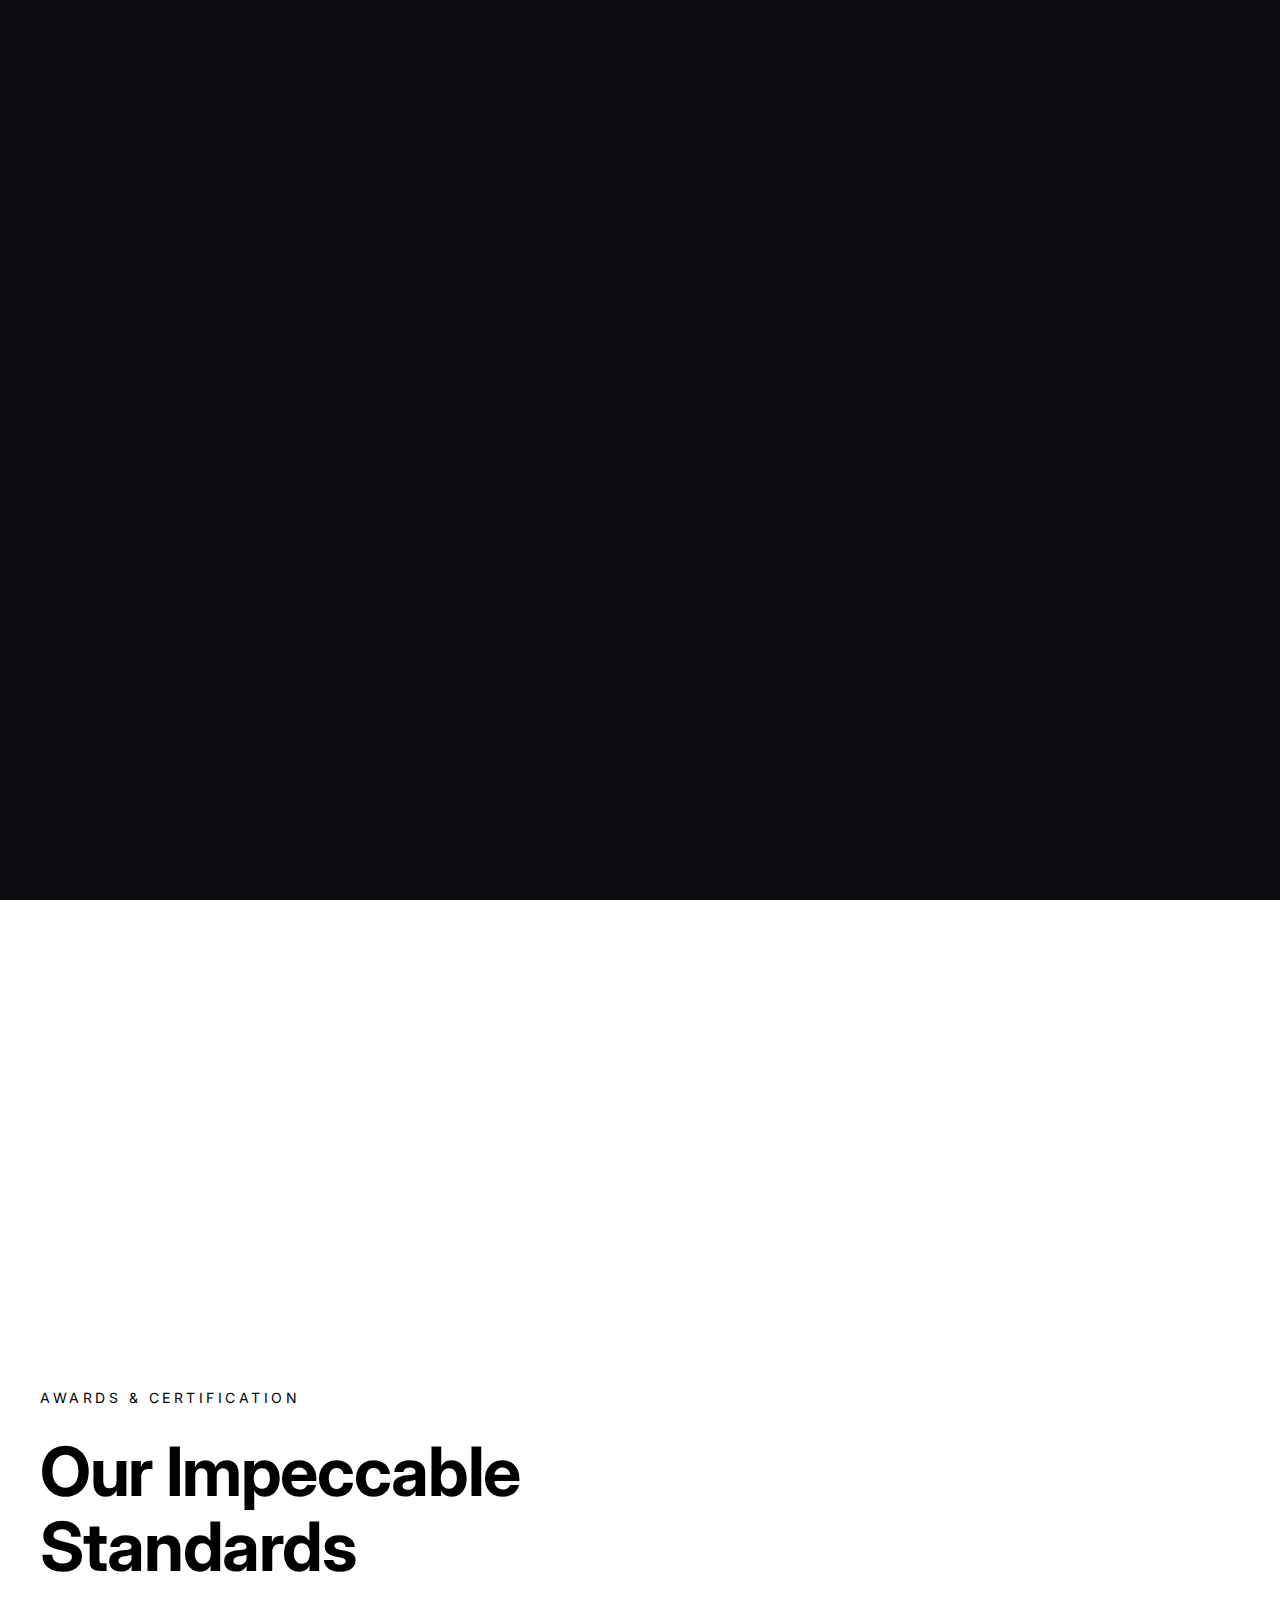
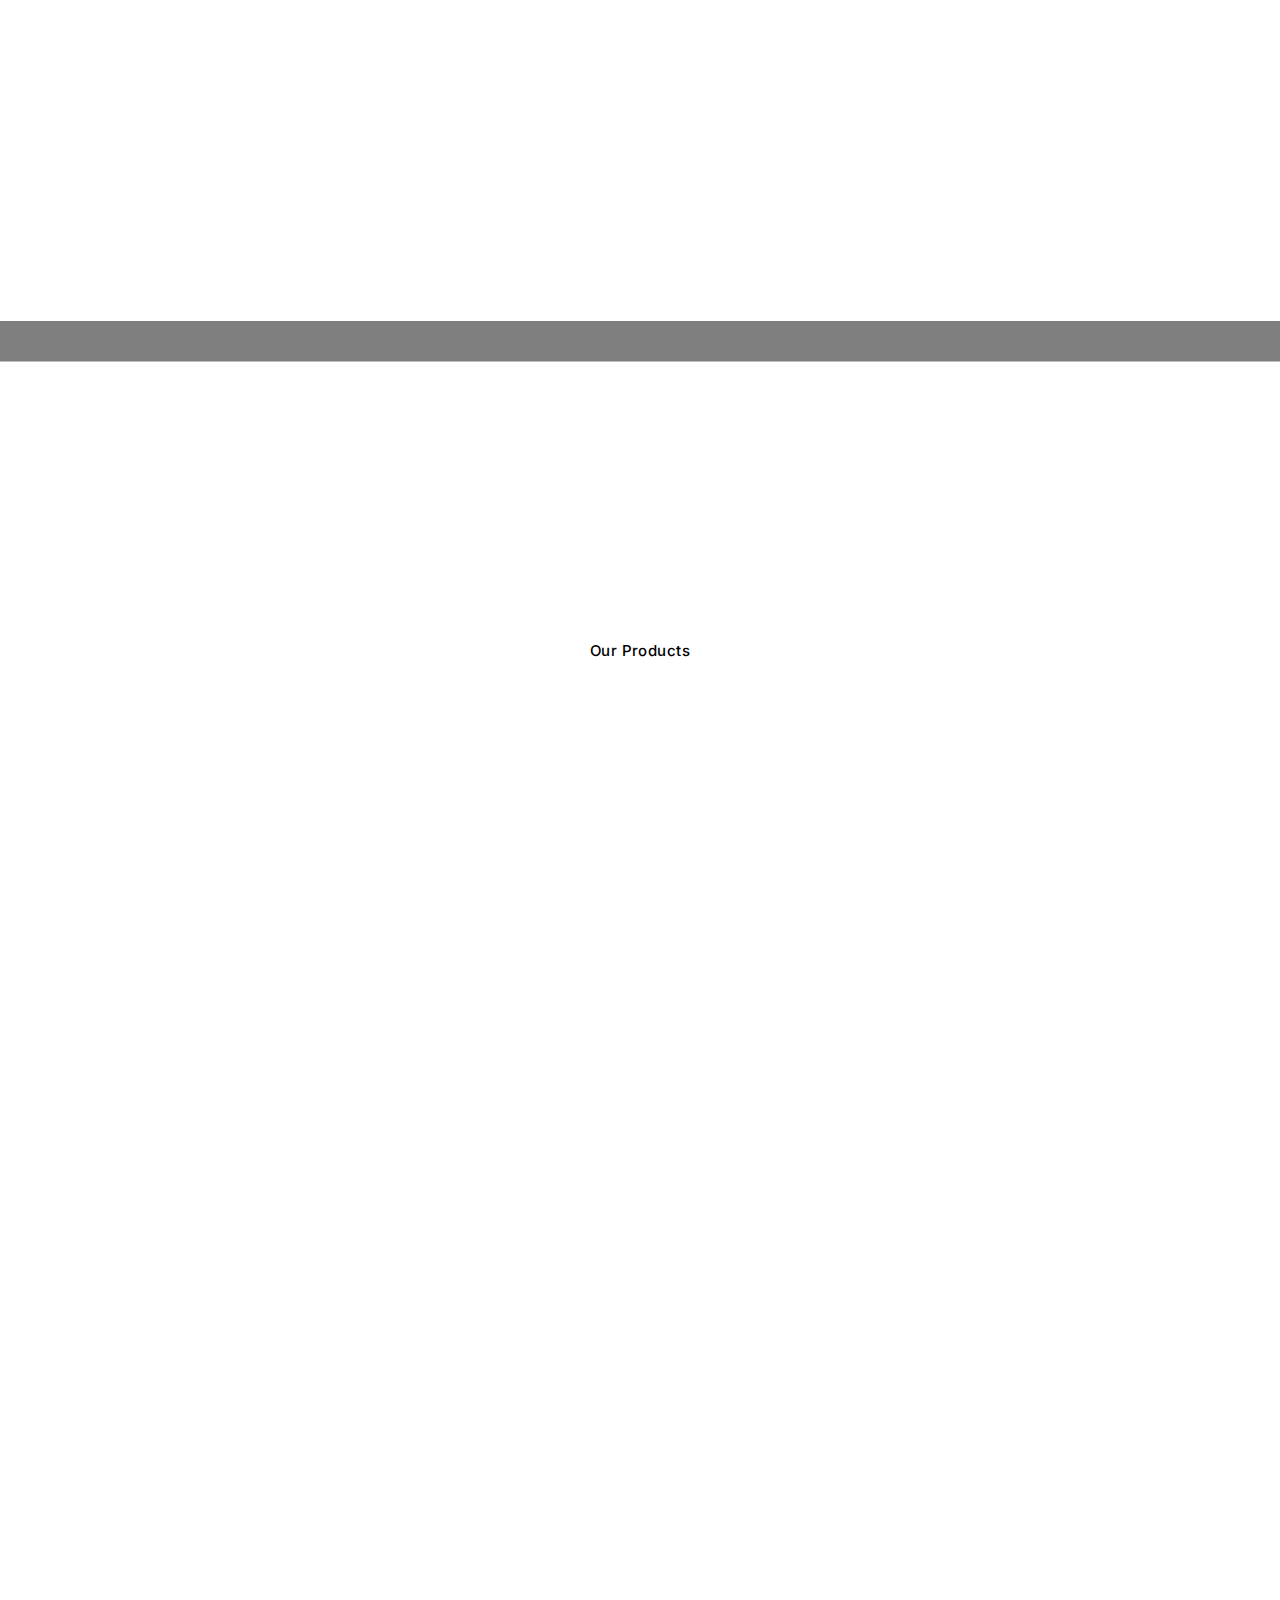
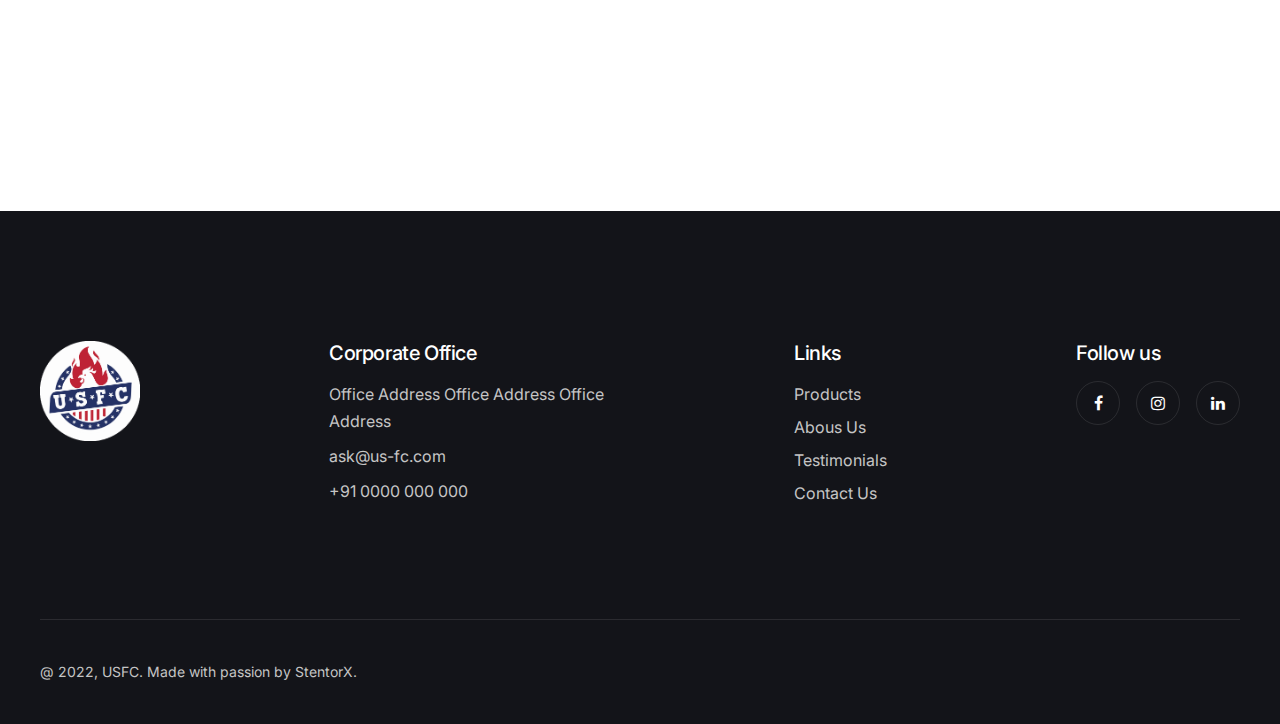
==== about.html @ 30a3c6d4 "beta V.01.1" ====
<!DOCTYPE html>
<html lang="en">

<meta http-equiv="content-type" content="text/html;charset=utf-8">
<head>

  <!-- Required meta tags -->
  <meta charset="UTF-8">
  <meta name="viewport" content="width=device-width, initial-scale=1">

  <!-- Google fonts -->
  <link rel="preconnect" href="https://fonts.googleapis.com/">
  <link rel="preconnect" href="https://fonts.gstatic.com/" crossorigin>
  <link href="https://fonts.googleapis.com/css2?family=Inter:wght@300;400;500;600;700;800;900&amp;family=Manrope:wght@200;300;400;500;600;700;800&amp;display=swap" rel="stylesheet">

  <!-- Stylesheets -->
  <link rel="stylesheet" href="css/vendors.css">
  <link rel="stylesheet" href="css/main.css">
  <link rel="stylesheet" href="css/custom.css">

  <!-- Favicon -->
  <link rel="apple-touch-icon" sizes="57x57" href="img/favicon/apple-icon-57x57.png">
  <link rel="apple-touch-icon" sizes="60x60" href="img/favicon/apple-icon-60x60.png">
  <link rel="apple-touch-icon" sizes="72x72" href="img/favicon/apple-icon-72x72.png">
  <link rel="apple-touch-icon" sizes="76x76" href="img/favicon/apple-icon-76x76.png">
  <link rel="apple-touch-icon" sizes="114x114" href="img/favicon/apple-icon-114x114.png">
  <link rel="apple-touch-icon" sizes="120x120" href="img/favicon/apple-icon-120x120.png">
  <link rel="apple-touch-icon" sizes="144x144" href="img/favicon/apple-icon-144x144.png">
  <link rel="apple-touch-icon" sizes="152x152" href="img/favicon/apple-icon-152x152.png">
  <link rel="apple-touch-icon" sizes="180x180" href="img/favicon/apple-icon-180x180.png">
  <link rel="icon" type="image/png" sizes="192x192" href="img/favicon/android-icon-192x192.png">
  <link rel="icon" type="image/png" sizes="32x32" href="img/favicon/favicon-32x32.png">
  <link rel="icon" type="image/png" sizes="96x96" href="img/favicon/favicon-96x96.png">
  <link rel="icon" type="image/png" sizes="16x16" href="img/favicon/favicon-16x16.png">
  <link rel="manifest" href="img/favicon/manifest.json">
  <meta name="msapplication-TileColor" content="#ffffff">
  <meta name="msapplication-TileImage" content="img/favicon/ms-icon-144x144.png">
  <meta name="theme-color" content="#ffffff">

  <title>USFC - About Us</title>
</head>

<body class="preloader-visible" data-barba="wrapper">


  <!-- preloader start -->
  <div class="preloader js-preloader">
    <div class="preloader__bg"></div>

    <div class="preloader__progress">
      <div class="preloader__progress__inner"></div>
      <img src="img/general/loader.svg" alt="preloader image" class="preloader__img">
    </div>
  </div>
  <!-- preloader end -->


  <!-- barba container start -->
  <div class="barba-container" data-barba="container">

    <!-- to-top-button start -->
    <div data-cursor class="backButton js-backButton">
      <span class="backButton__bg"></span>
      <div class="backButton__icon__wrap">
        <i class="backButton__button js-top-button" data-feather="arrow-up"></i>
      </div>
    </div>
    <!-- to-top-button end -->


    <main class="">

      <!-- header start -->
      <header class="header -light -sticky-light js-header-light -classic js-header">
        <!-- header__bar start -->
        <div class="header__bar">
          <div class="overflow-hidden">
            <div class="header__logo js-header-logo">
              <a data-barba href="home-1.html">
                <img class="header__logo__light" src="/img/usfc/logo.png" alt="logo">
              </a>
              <a data-barba href="home-1.html">
                <img class="header__logo__dark" src="/img/usfc/logo.png" alt="logo">
              </a>
            </div>
          </div>

          <div class="navClassic-wrap js-header-menu-classic">
            <ul class="navClassic-list js-navClassic-list">
              <li>
                <a data-barba href="home-1-classic.html">
                  Home
                </a>
              </li>

              <li>
                <a data-barba href="home-1-classic.html">
                  Products
                </a>
              </li>

              <li>
                <a data-barba href="home-1-classic.html">
                  Contact Us
                </a>
              </li>

            </ul>
          </div>

          <div class="header__menu__wrap overflow-hidden">
            <div class="header__menu js-header-menu">
              <button type="button" class="nav-button-open js-nav-open">
                <i class="icon" data-feather="menu"></i>
              </button>
            </div>
          </div>
        </div>
        <!-- header__bar end -->


        <!-- nav start -->
        <nav class="nav js-nav">
          <div class="nav__inner js-nav-inner">
            <div class="nav__bg js-nav-bg"></div>

            <div class="nav__container">
              <div class="nav__header">
                <button type="button" class="nav-button-back js-nav-back">
                  <i class="icon" data-feather="arrow-left-circle"></i>
                </button>

                <button type="button" class="nav-btn-close js-nav-close pointer-events-none">
                  <i class="icon" data-feather="x"></i>
                </button>
              </div>

              <div class="nav__content">
                <div class="nav__content__left">
                  <div class="navList__wrap">
                    <ul class="navList js-navList">
                      <li>
                        <a data-barba href="home-1-classic.html">
                          Home
                        </a>
                      </li>

                      <li>
                        <a data-barba href="home-1-classic.html">
                          Products
                        </a>
                      </li>

                      <li>
                        <a data-barba href="home-1-classic.html">
                          Contact Us
                        </a>
                      </li>

                    </ul>
                  </div>
                </div>
              </div>
            </div>
          </div>
        </nav>
        <!-- nav end -->
      </header>
      <!-- header end -->

      <!-- section start -->
      <section class="layout-pt-2xl layout-pb-md">
        <div data-anim-wrap>

          <!-- container start -->
          <div class="container">
            <!-- row start -->
            <div class="row justify-content-between">

              <div class="col-lg-6 col-md-10">
                <div data-anim-child="slide-up" class="sectionHeading -sm">
                  <h1 class="sectionHeading__title">
                    Years of hard work and coming of age experience that we can’t wait to share with you.
                  </h1>
                </div>
              </div>


              <div class="col-lg-5 col-md-10 md:mt-32 sm:mt-20">
                <div data-anim-child="slide-up delay-1">
                  <p class="text-lg sm:text-base">
                    Lorem ipsum dolor sit amet, consectetur adipisicing elit, sed do
                    eiusmod tempor incididunt ut labore et dolore magna aliqua.
                  </p>
                  <p class="text-lg sm:text-base mt-32 md:mt-20">
                    Ut enim ad minim veniam, quis nostrud exercitation ullamco laboris
                    nisi ut aliquip ex ea commodo consequat. Duis aute irure dolor in
                    reprehenderit in voluptate velit esse cillum dolore eu fugiat nulla pariatur.
                  </p>
                </div>
              </div>

            </div>
            <!-- row end -->
          </div>
          <!-- container end -->


          <!-- container start -->
          <div class="container-wide layout-pt-lg">
            <div data-anim-child="slide-up delay-3" data-parallax="0.7" class="h-lg">
              <div data-parallax-target class="bg-image js-lazy" data-bg="img/usfc/about-page.jpg"></div>
            </div>
          </div>
          <!-- container end -->

        </div>
      </section>
      <!-- section end -->


      <!-- section start -->
      <section class="layout-pt-md layout-pb-lg border-bottom-dark">
        <!-- container start -->
        <div class="container">

          <!-- row start -->
          <div class="row">
            <div class="col-xl-7 col-lg-9">
              <div class="sectionHeading -lg">
                <p class="sectionHeading__subtitle">
                  awards & certification
                </p>
                <h2 class="sectionHeading__title">
                  Our Impeccable Standards
                </h2>
              </div>
            </div>
          </div>
          <!-- row end -->

          <!-- row start -->
          <div class="row x-gap-48 y-gap-48 layout-pt-md">

            <div class="col-lg-4 col-sm-6">
              <div data-anim="slide-up delay-1">
                <h4 class="text-xl fw-500 tracking-none">
                  Food Safety Standards Authority Of India
                </h4>
                <p class="text-lg fw-400 mt-8">
                  Lorem ipsum dolor sit amet, consectetur adipisicing elit.
                </p>
              </div>
            </div>

            <div class="col-lg-4 col-sm-6">
              <div data-anim="slide-up delay-1">
                <h4 class="text-xl fw-500 tracking-none">
                  Kerala Tourism Development Corporation
                </h4>
                <p class="text-lg fw-400 mt-8">
                  Lorem ipsum dolor sit amet, consectetur adipisicing elit.
                </p>
              </div>
            </div>

          </div>
          <!-- row end -->

        </div>
        <!-- container end -->
      </section>
      <!-- section end -->


      <!-- section start -->
      <section data-parallax="0.7" class="layout-pt-lg layout-pb-lg">
        <div data-parallax-target class="overlay-black-md bg-image js-lazy" data-bg="img/backgrounds/3.jpg"></div>

        <!-- container start -->
        <div class="container z-5">
          <!-- row start -->
          <div class="row justify-content-center text-center">
            <div class="col-12">
              <p class="text-sm uppercase tracking-lg text-white mb-20">
                Contact us
              </p>

              <h2 class="text-5xl sm:text-5xl xs:text-4xl leading-sm fw-700 text-white">
                Have a project of your own?
              </h2>

              <p class="text-xl md:text-lg text-white mt-16">
                Small or big, we've got you covered!
              </p>

              <a href="#" class="button -md -white text-black mt-32">
                Our Products
              </a>
            </div>
          </div>
          <!-- row end -->
        </div>
        <!-- container end -->
      </section>
      <!-- section end -->

      <!-- section start -->
      <section class="layout-pb-xs">
        <!-- container start -->
        <div data-anim-wrap class="container">

          <!-- row start -->
          <div data-anim-child="slide-up delay-2" class="row justify-content-center layout-pt-md">
            <div class="col-xl-10">
              <div class="row x-gap-48 y-gap-48">
                <div class="col-lg-3 col-md-6 col-sm-8">
                  <h4 class="text-xl fw-600">
                    Address
                  </h4>
                  <div class="text-dark mt-12">
                    <p>Office Address Office Address Office Address Office Address</p>
                  </div>
                </div>

                <div class="col-lg-auto offset-lg-1 col-md-6">
                  <h4 class="text-xl fw-600">
                    Contact Us
                  </h4>
                  <div class="text-dark mt-12">
                    <div>
                      <a class="button -underline" href="#">ask@us-fc.com</a>
                    </div>
                    <div class="mt-4">
                      <a class="button -underline" href="#">+91 0000 000 000</a>
                    </div>
                  </div>
                </div>

                <div class="col-md-auto offset-lg-1">
                  <h4 class="text-xl fw-600">
                    Follow Us
                  </h4>
                  <div class="social -bordered mt-16 md:mt-12">

                    <a class="social__item text-black border-dark" href="#">
                      <i class="fa fa-facebook"></i>
                    </a>

                    <a class="social__item text-black border-dark" href="#">
                      <i class="fa fa-instagram"></i>
                    </a>

                    <a class="social__item text-black border-dark" href="#">
                      <i class="fa fa-linkedin"></i>
                    </a>

                  </div>
                </div>
              </div>
            </div>
          </div>
          <!-- row end -->

        </div>
        <!-- container end -->
      </section>
      <!-- section end -->


      <!-- section start -->
      <section class="layout-pt-md layout-pb-lg">
        <!-- container start -->
        <div class="container">
          <!-- row start -->
          <div data-anim="slide-up delay-3" class="row justify-content-center">
            <div class="col-xl-10">
              <div class="sectionHeading -sm">
                <h2 class="sectionHeading__title">
                  Drop us a line
                </h2>
                <p class="text-black leading-md mt-12">
                  Use the form below or
                  <a href="#" class="fw-700">send us an email</a>.
                </p>
              </div>
            </div>

            <div class="w-1/1"></div>

            <div class="col-xl-10 mt-48 sm:mt-32">
              <div class="contact-form -type-1">
                <form class="row x-gap-40 y-gap-32 js-ajax-form" method="POST" action="../../external.html?link=http://stukram.mikhailmasterov.com/html/contact.php" data-message-success="Your message has been sent! We will reply you as soon as possible." data-message-error="Something went wrong. Please contact us directly at <a href='hello%40stukram.html'>hello@stukram.com</a>.">
                  <div class="col-lg-6">
                    <label class="js-input-group">
                      Name
                      <input type="text" name="name" data-required placeholder="Fill in your name">
                      <span class="form__error"></span>
                    </label>
                  </div>

                  <div class="col-lg-6">
                    <label class="js-input-group">
                      Your phone number (optional)
                      <input type="text" name="phone" placeholder="Phone number">
                      <span class="form__error"></span>
                    </label>
                  </div>

                  <div class="col-lg-6">
                    <label class="js-input-group">
                      Email
                      <input type="text" name="email" data-required placeholder="Fill in your email">
                      <span class="form__error"></span>
                    </label>
                  </div>

                  <div class="col-lg-6">
                    <label class="js-input-group">
                      Subject
                      <input type="text" name="subject" placeholder="What are you looking for?">
                      <span class="form__error"></span>
                    </label>
                  </div>

                  <div class="col-12">
                    <label class="js-input-group">
                      Message
                      <textarea name="message" rows="2" placeholder="Fill in your message"></textarea>
                      <span class="form__error"></span>
                    </label>
                  </div>

                  <div class="col-12 ajax-form-alert js-ajax-form-alert">
                    <div class="ajax-form-alert__content">
                    </div>
                  </div>

                  <div class="col-12">
                    <button class="button -md -black text-white">
                      Send Message
                    </button>
                  </div>
                </form>
              </div>
            </div>
          </div>
          <!-- row end -->
        </div>
        <!-- container end -->
      </section>
      <!-- section end -->

      <!-- footer start -->
      <footer class="footer -type-1 bg-dark-1">
        <!-- container start -->
        <div class="container">

          <div class="footer__top">
            <!-- row start -->
            <div class="row y-gap-48 justify-content-between">
              <div class="col-lg-auto col-sm-12">
                <a href="home-1.html" class="footer__logo text-white">
                  <img width="100" class="header__logo__light" src="/img/usfc/footer-logo.png" alt="logo">
                </a>
              </div>

              <div class="col-lg-3 col-sm-6">
                <h4 class="text-xl fw-500 text-white">
                  Corporate Office
                </h4>

                <div class="footer__content text-base text-light mt-16 sm:mt-12">
                  <p>Office Address Office Address Office Address</p>
                  <p class="mt-8">ask@us-fc.com</p>
                  <p class="mt-8">+91 0000 000 000</p>
                </div>
              </div>

              <div class="col-lg-auto col-sm-4">
                <h4 class="text-xl fw-500 text-white">
                  Links
                </h4>

                <div class="footer__content text-base text-light mt-16 sm:mt-12">
                  <div><a data-barba href="blog-1.html" class="button -underline">Products</a></div>
                  <div><a data-barba href="about-1.html" class="button -underline mt-4">Abous Us</a></div>
                  <div><a data-barba href="#" class="button -underline mt-4">Testimonials</a></div>
                  <div><a data-barba href="contact-1.html" class="button -underline mt-4">Contact Us</a></div>
                </div>
              </div>

              <div class="col-lg-auto col-auto">
                <h4 class="text-xl fw-500 text-white">
                  Follow us
                </h4>

                <div class="social -bordered mt-16 sm:mt-12">
                  <a class="social__item text-white border-light" href="#">
                    <i class="fa fa-facebook"></i>
                  </a>
                  <a class="social__item text-white border-light" href="#">
                    <i class="fa fa-instagram"></i>
                  </a>
                  <a class="social__item text-white border-light" href="#">
                    <i class="fa fa-linkedin"></i>
                  </a>
                </div>
              </div>
            </div>
            <!-- row end -->
          </div>


          <div class="footer__bottom -light">
            <!-- row start -->
            <div class="row">
              <div class="col">
                <div class="footer__copyright">
                  <p class="text-light">
                    @ 2022, USFC. Made with passion by <a href="#">StentorX</a>.
                  </p>
                </div>
              </div>
            </div>
            <!-- row end -->
          </div>

        </div>
        <!-- container end -->
      </footer>
      <!-- footer end -->


    </main>

  </div>
  <!-- barba container end -->


  <!-- JavaScript -->
  <script src="js/vendors.js"></script>
  <script src="js/main.js"></script>

</body>
</html>
---- css/vendors.css ----
*, :after, :before {
  
  box-sizing: border-box
}

html {
  font-family: sans-serif;
  line-height: 1.15;
  -webkit-text-size-adjust: 100%;
  -webkit-tap-highlight-color: rgba(0, 0, 0, 0)
}

article, aside, figcaption, figure, footer, header, hgroup, main, nav, section {
  display: block
}

body {
  margin: 0;
  font-family: -apple-system, BlinkMacSystemFont, Segoe UI, Roboto, Helvetica Neue, Arial, Noto Sans, sans-serif, Apple Color Emoji, Segoe UI Emoji, Segoe UI Symbol, Noto Color Emoji;
  font-size: 1rem;
  font-weight: 400;
  line-height: 1.5;
  color: #212529;
  text-align: left;
  background-color: #fff
}

[tabindex="-1"]:focus:not(:focus-visible) {
  outline: 0 !important
}

hr {
  box-sizing: content-box;
  height: 0;
  overflow: visible
}

h1, h2, h3, h4, h5, h6 {
  margin-top: 0;
  margin-bottom: .5rem
}

p {
  margin-top: 0;
  margin-bottom: 1rem
}

abbr[data-original-title], abbr[title] {
  text-decoration: underline;
  -webkit-text-decoration: underline dotted;
  text-decoration: underline dotted;
  cursor: help;
  border-bottom: 0;
  -webkit-text-decoration-skip-ink: none;
  text-decoration-skip-ink: none
}

address {
  font-style: normal;
  line-height: inherit
}

address, dl, ol, ul {
  margin-bottom: 1rem
}

dl, ol, ul {
  margin-top: 0
}

ol ol, ol ul, ul ol, ul ul {
  margin-bottom: 0
}

dt {
  font-weight: 700
}

dd {
  margin-bottom: .5rem;
  margin-left: 0
}

blockquote {
  margin: 0 0 1rem
}

b, strong {
  font-weight: bolder
}

small {
  font-size: 80%
}

sub, sup {
  position: relative;
  font-size: 75%;
  line-height: 0;
  vertical-align: baseline
}

sub {
  bottom: -.25em
}

sup {
  top: -.5em
}

a {
  color: #007bff;
  text-decoration: none;
  background-color: transparent
}

a:hover {
  color: #0056b3;
  text-decoration: underline
}

a:not([href]), a:not([href]):hover {
  color: inherit;
  text-decoration: none
}

code, kbd, pre, samp {
  font-family: SFMono-Regular, Menlo, Monaco, Consolas, Liberation Mono, Courier New, monospace;
  font-size: 1em
}

pre {
  margin-top: 0;
  margin-bottom: 1rem;
  overflow: auto;
  -ms-overflow-style: scrollbar
}

figure {
  margin: 0 0 1rem
}

img {
  border-style: none
}

img, svg {
  vertical-align: middle
}

svg {
  overflow: hidden
}

table {
  border-collapse: collapse
}

caption {
  padding-top: .75rem;
  padding-bottom: .75rem;
  color: #6c757d;
  text-align: left;
  caption-side: bottom
}

th {
  text-align: inherit
}

label {
  display: inline-block;
  margin-bottom: .5rem
}

button {
  border-radius: 0
}

button:focus {
  outline: 1px dotted;
  outline: 5px auto -webkit-focus-ring-color
}

button, input, optgroup, select, textarea {
  margin: 0;
  font-family: inherit;
  font-size: inherit;
  line-height: inherit
}

button, input {
  overflow: visible
}

button, select {
  text-transform: none
}

[role=button] {
  cursor: pointer
}

select {
  word-wrap: normal
}

[type=button], [type=reset], [type=submit], button {
  -webkit-appearance: button
}

[type=button]:not(:disabled), [type=reset]:not(:disabled), [type=submit]:not(:disabled), button:not(:disabled) {
  cursor: pointer
}

[type=button]::-moz-focus-inner, [type=reset]::-moz-focus-inner, [type=submit]::-moz-focus-inner, button::-moz-focus-inner {
  padding: 0;
  border-style: none
}

input[type=checkbox], input[type=radio] {
  box-sizing: border-box;
  padding: 0
}

textarea {
  overflow: auto;
  resize: vertical
}

fieldset {
  min-width: 0;
  padding: 0;
  margin: 0;
  border: 0
}

legend {
  display: block;
  width: 100%;
  max-width: 100%;
  padding: 0;
  margin-bottom: .5rem;
  font-size: 1.5rem;
  line-height: inherit;
  color: inherit;
  white-space: normal
}

progress {
  vertical-align: baseline
}

[type=number]::-webkit-inner-spin-button, [type=number]::-webkit-outer-spin-button {
  height: auto
}

[type=search] {
  outline-offset: -2px;
  -webkit-appearance: none
}

[type=search]::-webkit-search-decoration {
  -webkit-appearance: none
}

::-webkit-file-upload-button {
  font: inherit;
  -webkit-appearance: button
}

output {
  display: inline-block
}

summary {
  display: list-item;
  cursor: pointer
}

template {
  display: none
}

[hidden] {
  display: none !important
}

.container {
  width: 100%;
  padding-right: 16px;
  padding-left: 16px;
  margin-right: auto;
  margin-left: auto
}

@media (min-width:576px) {
  .container {
    max-width: 540px
  }
}

@media (min-width:768px) {
  .container {
    max-width: 720px
  }
}

@media (min-width:992px) {
  .container {
    max-width: 960px
  }
}

@media (min-width:1260px) {
  .container {
    max-width: 1232px
  }
}

.container-fluid, .container-lg, .container-md, .container-sm, .container-xl {
  width: 100%;
  padding-right: 16px;
  padding-left: 16px;
  margin-right: auto;
  margin-left: auto
}

@media (min-width:576px) {
  .container, .container-sm {
    max-width: 540px
  }
}

@media (min-width:768px) {
  .container, .container-md, .container-sm {
    max-width: 720px
  }
}

@media (min-width:992px) {
  .container, .container-lg, .container-md, .container-sm {
    max-width: 960px
  }
}

@media (min-width:1260px) {
  .container, .container-lg, .container-md, .container-sm, .container-xl {
    max-width: 1232px
  }
}

.row {
  display: flex;
  flex-wrap: wrap;
  margin-right: -16px;
  margin-left: -16px
}

.no-gutters {
  margin-right: 0;
  margin-left: 0
}

.no-gutters>.col, .no-gutters>[class*=col-] {
  padding-right: 0;
  padding-left: 0
}

.col, .col-1, .col-2, .col-3, .col-4, .col-5, .col-6, .col-7, .col-8, .col-9, .col-10, .col-11, .col-12, .col-auto, .col-lg, .col-lg-1, .col-lg-2, .col-lg-3, .col-lg-4, .col-lg-5, .col-lg-6, .col-lg-7, .col-lg-8, .col-lg-9, .col-lg-10, .col-lg-11, .col-lg-12, .col-lg-auto, .col-md, .col-md-1, .col-md-2, .col-md-3, .col-md-4, .col-md-5, .col-md-6, .col-md-7, .col-md-8, .col-md-9, .col-md-10, .col-md-11, .col-md-12, .col-md-auto, .col-sm, .col-sm-1, .col-sm-2, .col-sm-3, .col-sm-4, .col-sm-5, .col-sm-6, .col-sm-7, .col-sm-8, .col-sm-9, .col-sm-10, .col-sm-11, .col-sm-12, .col-sm-auto, .col-xl, .col-xl-1, .col-xl-2, .col-xl-3, .col-xl-4, .col-xl-5, .col-xl-6, .col-xl-7, .col-xl-8, .col-xl-9, .col-xl-10, .col-xl-11, .col-xl-12, .col-xl-auto {
  position: relative;
  width: 100%;
  padding-right: 16px;
  padding-left: 16px
}

.col {
  flex-basis: 0;
  flex-grow: 1;
  min-width: 0;
  max-width: 100%
}

.row-cols-1>* {
  flex: 0 0 100%;
  max-width: 100%
}

.row-cols-2>* {
  flex: 0 0 50%;
  max-width: 50%
}

.row-cols-3>* {
  flex: 0 0 33.33333%;
  max-width: 33.33333%
}

.row-cols-4>* {
  flex: 0 0 25%;
  max-width: 25%
}

.row-cols-5>* {
  flex: 0 0 20%;
  max-width: 20%
}

.row-cols-6>* {
  flex: 0 0 16.66667%;
  max-width: 16.66667%
}

.col-auto {
  flex: 0 0 auto;
  width: auto;
  max-width: 100%
}

.col-1 {
  flex: 0 0 8.33333%;
  max-width: 8.33333%
}

.col-2 {
  flex: 0 0 16.66667%;
  max-width: 16.66667%
}

.col-3 {
  flex: 0 0 25%;
  max-width: 25%
}

.col-4 {
  flex: 0 0 33.33333%;
  max-width: 33.33333%
}

.col-5 {
  flex: 0 0 41.66667%;
  max-width: 41.66667%
}

.col-6 {
  flex: 0 0 50%;
  max-width: 50%
}

.col-7 {
  flex: 0 0 58.33333%;
  max-width: 58.33333%
}

.col-8 {
  flex: 0 0 66.66667%;
  max-width: 66.66667%
}

.col-9 {
  flex: 0 0 75%;
  max-width: 75%
}

.col-10 {
  flex: 0 0 83.33333%;
  max-width: 83.33333%
}

.col-11 {
  flex: 0 0 91.66667%;
  max-width: 91.66667%
}

.col-12 {
  flex: 0 0 100%;
  max-width: 100%
}

.order-first {
  order: -1
}

.order-last {
  order: 13
}

.order-0 {
  order: 0
}

.order-1 {
  order: 1
}

.order-2 {
  order: 2
}

.order-3 {
  order: 3
}

.order-4 {
  order: 4
}

.order-5 {
  order: 5
}

.order-6 {
  order: 6
}

.order-7 {
  order: 7
}

.order-8 {
  order: 8
}

.order-9 {
  order: 9
}

.order-10 {
  order: 10
}

.order-11 {
  order: 11
}

.order-12 {
  order: 12
}

.offset-1 {
  margin-left: 8.33333%
}

.offset-2 {
  margin-left: 16.66667%
}

.offset-3 {
  margin-left: 25%
}

.offset-4 {
  margin-left: 33.33333%
}

.offset-5 {
  margin-left: 41.66667%
}

.offset-6 {
  margin-left: 50%
}

.offset-7 {
  margin-left: 58.33333%
}

.offset-8 {
  margin-left: 66.66667%
}

.offset-9 {
  margin-left: 75%
}

.offset-10 {
  margin-left: 83.33333%
}

.offset-11 {
  margin-left: 91.66667%
}

@media (min-width:576px) {
  .col-sm {
    flex-basis: 0;
    flex-grow: 1;
    min-width: 0;
    max-width: 100%
  }

  .row-cols-sm-1>* {
    flex: 0 0 100%;
    max-width: 100%
  }

  .row-cols-sm-2>* {
    flex: 0 0 50%;
    max-width: 50%
  }

  .row-cols-sm-3>* {
    flex: 0 0 33.33333%;
    max-width: 33.33333%
  }

  .row-cols-sm-4>* {
    flex: 0 0 25%;
    max-width: 25%
  }

  .row-cols-sm-5>* {
    flex: 0 0 20%;
    max-width: 20%
  }

  .row-cols-sm-6>* {
    flex: 0 0 16.66667%;
    max-width: 16.66667%
  }

  .col-sm-auto {
    flex: 0 0 auto;
    width: auto;
    max-width: 100%
  }

  .col-sm-1 {
    flex: 0 0 8.33333%;
    max-width: 8.33333%
  }

  .col-sm-2 {
    flex: 0 0 16.66667%;
    max-width: 16.66667%
  }

  .col-sm-3 {
    flex: 0 0 25%;
    max-width: 25%
  }

  .col-sm-4 {
    flex: 0 0 33.33333%;
    max-width: 33.33333%
  }

  .col-sm-5 {
    flex: 0 0 41.66667%;
    max-width: 41.66667%
  }

  .col-sm-6 {
    flex: 0 0 50%;
    max-width: 50%
  }

  .col-sm-7 {
    flex: 0 0 58.33333%;
    max-width: 58.33333%
  }

  .col-sm-8 {
    flex: 0 0 66.66667%;
    max-width: 66.66667%
  }

  .col-sm-9 {
    flex: 0 0 75%;
    max-width: 75%
  }

  .col-sm-10 {
    flex: 0 0 83.33333%;
    max-width: 83.33333%
  }

  .col-sm-11 {
    flex: 0 0 91.66667%;
    max-width: 91.66667%
  }

  .col-sm-12 {
    flex: 0 0 100%;
    max-width: 100%
  }

  .order-sm-first {
    order: -1
  }

  .order-sm-last {
    order: 13
  }

  .order-sm-0 {
    order: 0
  }

  .order-sm-1 {
    order: 1
  }

  .order-sm-2 {
    order: 2
  }

  .order-sm-3 {
    order: 3
  }

  .order-sm-4 {
    order: 4
  }

  .order-sm-5 {
    order: 5
  }

  .order-sm-6 {
    order: 6
  }

  .order-sm-7 {
    order: 7
  }

  .order-sm-8 {
    order: 8
  }

  .order-sm-9 {
    order: 9
  }

  .order-sm-10 {
    order: 10
  }

  .order-sm-11 {
    order: 11
  }

  .order-sm-12 {
    order: 12
  }

  .offset-sm-0 {
    margin-left: 0
  }

  .offset-sm-1 {
    margin-left: 8.33333%
  }

  .offset-sm-2 {
    margin-left: 16.66667%
  }

  .offset-sm-3 {
    margin-left: 25%
  }

  .offset-sm-4 {
    margin-left: 33.33333%
  }

  .offset-sm-5 {
    margin-left: 41.66667%
  }

  .offset-sm-6 {
    margin-left: 50%
  }

  .offset-sm-7 {
    margin-left: 58.33333%
  }

  .offset-sm-8 {
    margin-left: 66.66667%
  }

  .offset-sm-9 {
    margin-left: 75%
  }

  .offset-sm-10 {
    margin-left: 83.33333%
  }

  .offset-sm-11 {
    margin-left: 91.66667%
  }
}

@media (min-width:768px) {
  .col-md {
    flex-basis: 0;
    flex-grow: 1;
    min-width: 0;
    max-width: 100%
  }

  .row-cols-md-1>* {
    flex: 0 0 100%;
    max-width: 100%
  }

  .row-cols-md-2>* {
    flex: 0 0 50%;
    max-width: 50%
  }

  .row-cols-md-3>* {
    flex: 0 0 33.33333%;
    max-width: 33.33333%
  }

  .row-cols-md-4>* {
    flex: 0 0 25%;
    max-width: 25%
  }

  .row-cols-md-5>* {
    flex: 0 0 20%;
    max-width: 20%
  }

  .row-cols-md-6>* {
    flex: 0 0 16.66667%;
    max-width: 16.66667%
  }

  .col-md-auto {
    flex: 0 0 auto;
    width: auto;
    max-width: 100%
  }

  .col-md-1 {
    flex: 0 0 8.33333%;
    max-width: 8.33333%
  }

  .col-md-2 {
    flex: 0 0 16.66667%;
    max-width: 16.66667%
  }

  .col-md-3 {
    flex: 0 0 25%;
    max-width: 25%
  }

  .col-md-4 {
    flex: 0 0 33.33333%;
    max-width: 33.33333%
  }

  .col-md-5 {
    flex: 0 0 41.66667%;
    max-width: 41.66667%
  }

  .col-md-6 {
    flex: 0 0 50%;
    max-width: 50%
  }

  .col-md-7 {
    flex: 0 0 58.33333%;
    max-width: 58.33333%
  }

  .col-md-8 {
    flex: 0 0 66.66667%;
    max-width: 66.66667%
  }

  .col-md-9 {
    flex: 0 0 75%;
    max-width: 75%
  }

  .col-md-10 {
    flex: 0 0 83.33333%;
    max-width: 83.33333%
  }

  .col-md-11 {
    flex: 0 0 91.66667%;
    max-width: 91.66667%
  }

  .col-md-12 {
    flex: 0 0 100%;
    max-width: 100%
  }

  .order-md-first {
    order: -1
  }

  .order-md-last {
    order: 13
  }

  .order-md-0 {
    order: 0
  }

  .order-md-1 {
    order: 1
  }

  .order-md-2 {
    order: 2
  }

  .order-md-3 {
    order: 3
  }

  .order-md-4 {
    order: 4
  }

  .order-md-5 {
    order: 5
  }

  .order-md-6 {
    order: 6
  }

  .order-md-7 {
    order: 7
  }

  .order-md-8 {
    order: 8
  }

  .order-md-9 {
    order: 9
  }

  .order-md-10 {
    order: 10
  }

  .order-md-11 {
    order: 11
  }

  .order-md-12 {
    order: 12
  }

  .offset-md-0 {
    margin-left: 0
  }

  .offset-md-1 {
    margin-left: 8.33333%
  }

  .offset-md-2 {
    margin-left: 16.66667%
  }

  .offset-md-3 {
    margin-left: 25%
  }

  .offset-md-4 {
    margin-left: 33.33333%
  }

  .offset-md-5 {
    margin-left: 41.66667%
  }

  .offset-md-6 {
    margin-left: 50%
  }

  .offset-md-7 {
    margin-left: 58.33333%
  }

  .offset-md-8 {
    margin-left: 66.66667%
  }

  .offset-md-9 {
    margin-left: 75%
  }

  .offset-md-10 {
    margin-left: 83.33333%
  }

  .offset-md-11 {
    margin-left: 91.66667%
  }
}

@media (min-width:992px) {
  .col-lg {
    flex-basis: 0;
    flex-grow: 1;
    min-width: 0;
    max-width: 100%
  }

  .row-cols-lg-1>* {
    flex: 0 0 100%;
    max-width: 100%
  }

  .row-cols-lg-2>* {
    flex: 0 0 50%;
    max-width: 50%
  }

  .row-cols-lg-3>* {
    flex: 0 0 33.33333%;
    max-width: 33.33333%
  }

  .row-cols-lg-4>* {
    flex: 0 0 25%;
    max-width: 25%
  }

  .row-cols-lg-5>* {
    flex: 0 0 20%;
    max-width: 20%
  }

  .row-cols-lg-6>* {
    flex: 0 0 16.66667%;
    max-width: 16.66667%
  }

  .col-lg-auto {
    flex: 0 0 auto;
    width: auto;
    max-width: 100%
  }

  .col-lg-1 {
    flex: 0 0 8.33333%;
    max-width: 8.33333%
  }

  .col-lg-2 {
    flex: 0 0 16.66667%;
    max-width: 16.66667%
  }

  .col-lg-3 {
    flex: 0 0 25%;
    max-width: 25%
  }

  .col-lg-4 {
    flex: 0 0 33.33333%;
    max-width: 33.33333%
  }

  .col-lg-5 {
    flex: 0 0 41.66667%;
    max-width: 41.66667%
  }

  .col-lg-6 {
    flex: 0 0 50%;
    max-width: 50%
  }

  .col-lg-7 {
    flex: 0 0 58.33333%;
    max-width: 58.33333%
  }

  .col-lg-8 {
    flex: 0 0 66.66667%;
    max-width: 66.66667%
  }

  .col-lg-9 {
    flex: 0 0 75%;
    max-width: 75%
  }

  .col-lg-10 {
    flex: 0 0 83.33333%;
    max-width: 83.33333%
  }

  .col-lg-11 {
    flex: 0 0 91.66667%;
    max-width: 91.66667%
  }

  .col-lg-12 {
    flex: 0 0 100%;
    max-width: 100%
  }

  .order-lg-first {
    order: -1
  }

  .order-lg-last {
    order: 13
  }

  .order-lg-0 {
    order: 0
  }

  .order-lg-1 {
    order: 1
  }

  .order-lg-2 {
    order: 2
  }

  .order-lg-3 {
    order: 3
  }

  .order-lg-4 {
    order: 4
  }

  .order-lg-5 {
    order: 5
  }

  .order-lg-6 {
    order: 6
  }

  .order-lg-7 {
    order: 7
  }

  .order-lg-8 {
    order: 8
  }

  .order-lg-9 {
    order: 9
  }

  .order-lg-10 {
    order: 10
  }

  .order-lg-11 {
    order: 11
  }

  .order-lg-12 {
    order: 12
  }

  .offset-lg-0 {
    margin-left: 0
  }

  .offset-lg-1 {
    margin-left: 8.33333%
  }

  .offset-lg-2 {
    margin-left: 16.66667%
  }

  .offset-lg-3 {
    margin-left: 25%
  }

  .offset-lg-4 {
    margin-left: 33.33333%
  }

  .offset-lg-5 {
    margin-left: 41.66667%
  }

  .offset-lg-6 {
    margin-left: 50%
  }

  .offset-lg-7 {
    margin-left: 58.33333%
  }

  .offset-lg-8 {
    margin-left: 66.66667%
  }

  .offset-lg-9 {
    margin-left: 75%
  }

  .offset-lg-10 {
    margin-left: 83.33333%
  }

  .offset-lg-11 {
    margin-left: 91.66667%
  }
}

@media (min-width:1260px) {
  .col-xl {
    flex-basis: 0;
    flex-grow: 1;
    min-width: 0;
    max-width: 100%
  }

  .row-cols-xl-1>* {
    flex: 0 0 100%;
    max-width: 100%
  }

  .row-cols-xl-2>* {
    flex: 0 0 50%;
    max-width: 50%
  }

  .row-cols-xl-3>* {
    flex: 0 0 33.33333%;
    max-width: 33.33333%
  }

  .row-cols-xl-4>* {
    flex: 0 0 25%;
    max-width: 25%
  }

  .row-cols-xl-5>* {
    flex: 0 0 20%;
    max-width: 20%
  }

  .row-cols-xl-6>* {
    flex: 0 0 16.66667%;
    max-width: 16.66667%
  }

  .col-xl-auto {
    flex: 0 0 auto;
    width: auto;
    max-width: 100%
  }

  .col-xl-1 {
    flex: 0 0 8.33333%;
    max-width: 8.33333%
  }

  .col-xl-2 {
    flex: 0 0 16.66667%;
    max-width: 16.66667%
  }

  .col-xl-3 {
    flex: 0 0 25%;
    max-width: 25%
  }

  .col-xl-4 {
    flex: 0 0 33.33333%;
    max-width: 33.33333%
  }

  .col-xl-5 {
    flex: 0 0 41.66667%;
    max-width: 41.66667%
  }

  .col-xl-6 {
    flex: 0 0 50%;
    max-width: 50%
  }

  .col-xl-7 {
    flex: 0 0 58.33333%;
    max-width: 58.33333%
  }

  .col-xl-8 {
    flex: 0 0 66.66667%;
    max-width: 66.66667%
  }

  .col-xl-9 {
    flex: 0 0 75%;
    max-width: 75%
  }

  .col-xl-10 {
    flex: 0 0 83.33333%;
    max-width: 83.33333%
  }

  .col-xl-11 {
    flex: 0 0 91.66667%;
    max-width: 91.66667%
  }

  .col-xl-12 {
    flex: 0 0 100%;
    max-width: 100%
  }

  .order-xl-first {
    order: -1
  }

  .order-xl-last {
    order: 13
  }

  .order-xl-0 {
    order: 0
  }

  .order-xl-1 {
    order: 1
  }

  .order-xl-2 {
    order: 2
  }

  .order-xl-3 {
    order: 3
  }

  .order-xl-4 {
    order: 4
  }

  .order-xl-5 {
    order: 5
  }

  .order-xl-6 {
    order: 6
  }

  .order-xl-7 {
    order: 7
  }

  .order-xl-8 {
    order: 8
  }

  .order-xl-9 {
    order: 9
  }

  .order-xl-10 {
    order: 10
  }

  .order-xl-11 {
    order: 11
  }

  .order-xl-12 {
    order: 12
  }

  .offset-xl-0 {
    margin-left: 0
  }

  .offset-xl-1 {
    margin-left: 8.33333%
  }

  .offset-xl-2 {
    margin-left: 16.66667%
  }

  .offset-xl-3 {
    margin-left: 25%
  }

  .offset-xl-4 {
    margin-left: 33.33333%
  }

  .offset-xl-5 {
    margin-left: 41.66667%
  }

  .offset-xl-6 {
    margin-left: 50%
  }

  .offset-xl-7 {
    margin-left: 58.33333%
  }

  .offset-xl-8 {
    margin-left: 66.66667%
  }

  .offset-xl-9 {
    margin-left: 75%
  }

  .offset-xl-10 {
    margin-left: 83.33333%
  }

  .offset-xl-11 {
    margin-left: 91.66667%
  }
}

/*!
 *  Font Awesome 4.7.0 by @davegandy - http://fontawesome.io - @fontawesome
 *  License - http://fontawesome.io/license (Font: SIL OFL 1.1, CSS: MIT License)
 */
@font-face {
  font-family: 'FontAwesome';
  src: url('../fonts/fontawesome-webfont3e6e.eot');
  src: url('../fonts/fontawesome-webfontd41d.eot#iefix&v=4.7.0') format('embedded-opentype'), url('../fonts/fontawesome-webfont3e6e.woff2') format('woff2'), url('../fonts/fontawesome-webfont3e6e.woff') format('woff'), url('../fonts/fontawesome-webfont3e6e.ttf') format('truetype'), url('../fonts/fontawesome-webfont3e6e.svg#fontawesomeregular') format('svg');
  font-weight: normal;
  font-style: normal
}

.fa {
  display: inline-block;
  font: normal normal normal 14px/1 FontAwesome;
  font-size: inherit;
  text-rendering: auto;
  -webkit-font-smoothing: antialiased;
  -moz-osx-font-smoothing: grayscale
}

.fa-lg {
  font-size: 1.33333333em;
  line-height: .75em;
  vertical-align: -15%
}

.fa-2x {
  font-size: 2em
}

.fa-3x {
  font-size: 3em
}

.fa-4x {
  font-size: 4em
}

.fa-5x {
  font-size: 5em
}

.fa-fw {
  width: 1.28571429em;
  text-align: center
}

.fa-ul {
  padding-left: 0;
  margin-left: 2.14285714em;
  list-style-type: none
}

.fa-ul>li {
  position: relative
}

.fa-li {
  position: absolute;
  left: -2.14285714em;
  width: 2.14285714em;
  top: .14285714em;
  text-align: center
}

.fa-li.fa-lg {
  left: -1.85714286em
}

.fa-border {
  padding: .2em .25em .15em;
  border: solid .08em #eee;
  border-radius: .1em
}

.fa-pull-left {
  float: left
}

.fa-pull-right {
  float: right
}

.fa.fa-pull-left {
  margin-right: .3em
}

.fa.fa-pull-right {
  margin-left: .3em
}

.pull-right {
  float: right
}

.pull-left {
  float: left
}

.fa.pull-left {
  margin-right: .3em
}

.fa.pull-right {
  margin-left: .3em
}

.fa-spin {
  -webkit-animation: fa-spin 2s infinite linear;
  animation: fa-spin 2s infinite linear
}

.fa-pulse {
  -webkit-animation: fa-spin 1s infinite steps(8);
  animation: fa-spin 1s infinite steps(8)
}

@-webkit-keyframes fa-spin {
  0% {
    -webkit-transform: rotate(0deg);
    transform: rotate(0deg)
  }

  100% {
    -webkit-transform: rotate(359deg);
    transform: rotate(359deg)
  }
}

@keyframes fa-spin {
  0% {
    -webkit-transform: rotate(0deg);
    transform: rotate(0deg)
  }

  100% {
    -webkit-transform: rotate(359deg);
    transform: rotate(359deg)
  }
}

.fa-rotate-90 {
  -ms-filter: "progid:DXImageTransform.Microsoft.BasicImage(rotation=1)";
  -webkit-transform: rotate(90deg);
  -ms-transform: rotate(90deg);
  transform: rotate(90deg)
}

.fa-rotate-180 {
  -ms-filter: "progid:DXImageTransform.Microsoft.BasicImage(rotation=2)";
  -webkit-transform: rotate(180deg);
  -ms-transform: rotate(180deg);
  transform: rotate(180deg)
}

.fa-rotate-270 {
  -ms-filter: "progid:DXImageTransform.Microsoft.BasicImage(rotation=3)";
  -webkit-transform: rotate(270deg);
  -ms-transform: rotate(270deg);
  transform: rotate(270deg)
}

.fa-flip-horizontal {
  -ms-filter: "progid:DXImageTransform.Microsoft.BasicImage(rotation=0, mirror=1)";
  -webkit-transform: scale(-1, 1);
  -ms-transform: scale(-1, 1);
  transform: scale(-1, 1)
}

.fa-flip-vertical {
  -ms-filter: "progid:DXImageTransform.Microsoft.BasicImage(rotation=2, mirror=1)";
  -webkit-transform: scale(1, -1);
  -ms-transform: scale(1, -1);
  transform: scale(1, -1)
}

:root .fa-rotate-90, :root .fa-rotate-180, :root .fa-rotate-270, :root .fa-flip-horizontal, :root .fa-flip-vertical {
  filter: none
}

.fa-stack {
  position: relative;
  display: inline-block;
  width: 2em;
  height: 2em;
  line-height: 2em;
  vertical-align: middle
}

.fa-stack-1x, .fa-stack-2x {
  position: absolute;
  left: 0;
  width: 100%;
  text-align: center
}

.fa-stack-1x {
  line-height: inherit
}

.fa-stack-2x {
  font-size: 2em
}

.fa-inverse {
  color: #fff
}

.fa-glass:before {
  content: "\f000"
}

.fa-music:before {
  content: "\f001"
}

.fa-search:before {
  content: "\f002"
}

.fa-envelope-o:before {
  content: "\f003"
}

.fa-heart:before {
  content: "\f004"
}

.fa-star:before {
  content: "\f005"
}

.fa-star-o:before {
  content: "\f006"
}

.fa-user:before {
  content: "\f007"
}

.fa-film:before {
  content: "\f008"
}

.fa-th-large:before {
  content: "\f009"
}

.fa-th:before {
  content: "\f00a"
}

.fa-th-list:before {
  content: "\f00b"
}

.fa-check:before {
  content: "\f00c"
}

.fa-remove:before, .fa-close:before, .fa-times:before {
  content: "\f00d"
}

.fa-search-plus:before {
  content: "\f00e"
}

.fa-search-minus:before {
  content: "\f010"
}

.fa-power-off:before {
  content: "\f011"
}

.fa-signal:before {
  content: "\f012"
}

.fa-gear:before, .fa-cog:before {
  content: "\f013"
}

.fa-trash-o:before {
  content: "\f014"
}

.fa-home:before {
  content: "\f015"
}

.fa-file-o:before {
  content: "\f016"
}

.fa-clock-o:before {
  content: "\f017"
}

.fa-road:before {
  content: "\f018"
}

.fa-download:before {
  content: "\f019"
}

.fa-arrow-circle-o-down:before {
  content: "\f01a"
}

.fa-arrow-circle-o-up:before {
  content: "\f01b"
}

.fa-inbox:before {
  content: "\f01c"
}

.fa-play-circle-o:before {
  content: "\f01d"
}

.fa-rotate-right:before, .fa-repeat:before {
  content: "\f01e"
}

.fa-refresh:before {
  content: "\f021"
}

.fa-list-alt:before {
  content: "\f022"
}

.fa-lock:before {
  content: "\f023"
}

.fa-flag:before {
  content: "\f024"
}

.fa-headphones:before {
  content: "\f025"
}

.fa-volume-off:before {
  content: "\f026"
}

.fa-volume-down:before {
  content: "\f027"
}

.fa-volume-up:before {
  content: "\f028"
}

.fa-qrcode:before {
  content: "\f029"
}

.fa-barcode:before {
  content: "\f02a"
}

.fa-tag:before {
  content: "\f02b"
}

.fa-tags:before {
  content: "\f02c"
}

.fa-book:before {
  content: "\f02d"
}

.fa-bookmark:before {
  content: "\f02e"
}

.fa-print:before {
  content: "\f02f"
}

.fa-camera:before {
  content: "\f030"
}

.fa-font:before {
  content: "\f031"
}

.fa-bold:before {
  content: "\f032"
}

.fa-italic:before {
  content: "\f033"
}

.fa-text-height:before {
  content: "\f034"
}

.fa-text-width:before {
  content: "\f035"
}

.fa-align-left:before {
  content: "\f036"
}

.fa-align-center:before {
  content: "\f037"
}

.fa-align-right:before {
  content: "\f038"
}

.fa-align-justify:before {
  content: "\f039"
}

.fa-list:before {
  content: "\f03a"
}

.fa-dedent:before, .fa-outdent:before {
  content: "\f03b"
}

.fa-indent:before {
  content: "\f03c"
}

.fa-video-camera:before {
  content: "\f03d"
}

.fa-photo:before, .fa-image:before, .fa-picture-o:before {
  content: "\f03e"
}

.fa-pencil:before {
  content: "\f040"
}

.fa-map-marker:before {
  content: "\f041"
}

.fa-adjust:before {
  content: "\f042"
}

.fa-tint:before {
  content: "\f043"
}

.fa-edit:before, .fa-pencil-square-o:before {
  content: "\f044"
}

.fa-share-square-o:before {
  content: "\f045"
}

.fa-check-square-o:before {
  content: "\f046"
}

.fa-arrows:before {
  content: "\f047"
}

.fa-step-backward:before {
  content: "\f048"
}

.fa-fast-backward:before {
  content: "\f049"
}

.fa-backward:before {
  content: "\f04a"
}

.fa-play:before {
  content: "\f04b"
}

.fa-pause:before {
  content: "\f04c"
}

.fa-stop:before {
  content: "\f04d"
}

.fa-forward:before {
  content: "\f04e"
}

.fa-fast-forward:before {
  content: "\f050"
}

.fa-step-forward:before {
  content: "\f051"
}

.fa-eject:before {
  content: "\f052"
}

.fa-chevron-left:before {
  content: "\f053"
}

.fa-chevron-right:before {
  content: "\f054"
}

.fa-plus-circle:before {
  content: "\f055"
}

.fa-minus-circle:before {
  content: "\f056"
}

.fa-times-circle:before {
  content: "\f057"
}

.fa-check-circle:before {
  content: "\f058"
}

.fa-question-circle:before {
  content: "\f059"
}

.fa-info-circle:before {
  content: "\f05a"
}

.fa-crosshairs:before {
  content: "\f05b"
}

.fa-times-circle-o:before {
  content: "\f05c"
}

.fa-check-circle-o:before {
  content: "\f05d"
}

.fa-ban:before {
  content: "\f05e"
}

.fa-arrow-left:before {
  content: "\f060"
}

.fa-arrow-right:before {
  content: "\f061"
}

.fa-arrow-up:before {
  content: "\f062"
}

.fa-arrow-down:before {
  content: "\f063"
}

.fa-mail-forward:before, .fa-share:before {
  content: "\f064"
}

.fa-expand:before {
  content: "\f065"
}

.fa-compress:before {
  content: "\f066"
}

.fa-plus:before {
  content: "\f067"
}

.fa-minus:before {
  content: "\f068"
}

.fa-asterisk:before {
  content: "\f069"
}

.fa-exclamation-circle:before {
  content: "\f06a"
}

.fa-gift:before {
  content: "\f06b"
}

.fa-leaf:before {
  content: "\f06c"
}

.fa-fire:before {
  content: "\f06d"
}

.fa-eye:before {
  content: "\f06e"
}

.fa-eye-slash:before {
  content: "\f070"
}

.fa-warning:before, .fa-exclamation-triangle:before {
  content: "\f071"
}

.fa-plane:before {
  content: "\f072"
}

.fa-calendar:before {
  content: "\f073"
}

.fa-random:before {
  content: "\f074"
}

.fa-comment:before {
  content: "\f075"
}

.fa-magnet:before {
  content: "\f076"
}

.fa-chevron-up:before {
  content: "\f077"
}

.fa-chevron-down:before {
  content: "\f078"
}

.fa-retweet:before {
  content: "\f079"
}

.fa-shopping-cart:before {
  content: "\f07a"
}

.fa-folder:before {
  content: "\f07b"
}

.fa-folder-open:before {
  content: "\f07c"
}

.fa-arrows-v:before {
  content: "\f07d"
}

.fa-arrows-h:before {
  content: "\f07e"
}

.fa-bar-chart-o:before, .fa-bar-chart:before {
  content: "\f080"
}

.fa-twitter-square:before {
  content: "\f081"
}

.fa-facebook-square:before {
  content: "\f082"
}

.fa-camera-retro:before {
  content: "\f083"
}

.fa-key:before {
  content: "\f084"
}

.fa-gears:before, .fa-cogs:before {
  content: "\f085"
}

.fa-comments:before {
  content: "\f086"
}

.fa-thumbs-o-up:before {
  content: "\f087"
}

.fa-thumbs-o-down:before {
  content: "\f088"
}

.fa-star-half:before {
  content: "\f089"
}

.fa-heart-o:before {
  content: "\f08a"
}

.fa-sign-out:before {
  content: "\f08b"
}

.fa-linkedin-square:before {
  content: "\f08c"
}

.fa-thumb-tack:before {
  content: "\f08d"
}

.fa-external-link:before {
  content: "\f08e"
}

.fa-sign-in:before {
  content: "\f090"
}

.fa-trophy:before {
  content: "\f091"
}

.fa-github-square:before {
  content: "\f092"
}

.fa-upload:before {
  content: "\f093"
}

.fa-lemon-o:before {
  content: "\f094"
}

.fa-phone:before {
  content: "\f095"
}

.fa-square-o:before {
  content: "\f096"
}

.fa-bookmark-o:before {
  content: "\f097"
}

.fa-phone-square:before {
  content: "\f098"
}

.fa-twitter:before {
  content: "\f099"
}

.fa-facebook-f:before, .fa-facebook:before {
  content: "\f09a"
}

.fa-github:before {
  content: "\f09b"
}

.fa-unlock:before {
  content: "\f09c"
}

.fa-credit-card:before {
  content: "\f09d"
}

.fa-feed:before, .fa-rss:before {
  content: "\f09e"
}

.fa-hdd-o:before {
  content: "\f0a0"
}

.fa-bullhorn:before {
  content: "\f0a1"
}

.fa-bell:before {
  content: "\f0f3"
}

.fa-certificate:before {
  content: "\f0a3"
}

.fa-hand-o-right:before {
  content: "\f0a4"
}

.fa-hand-o-left:before {
  content: "\f0a5"
}

.fa-hand-o-up:before {
  content: "\f0a6"
}

.fa-hand-o-down:before {
  content: "\f0a7"
}

.fa-arrow-circle-left:before {
  content: "\f0a8"
}

.fa-arrow-circle-right:before {
  content: "\f0a9"
}

.fa-arrow-circle-up:before {
  content: "\f0aa"
}

.fa-arrow-circle-down:before {
  content: "\f0ab"
}

.fa-globe:before {
  content: "\f0ac"
}

.fa-wrench:before {
  content: "\f0ad"
}

.fa-tasks:before {
  content: "\f0ae"
}

.fa-filter:before {
  content: "\f0b0"
}

.fa-briefcase:before {
  content: "\f0b1"
}

.fa-arrows-alt:before {
  content: "\f0b2"
}

.fa-group:before, .fa-users:before {
  content: "\f0c0"
}

.fa-chain:before, .fa-link:before {
  content: "\f0c1"
}

.fa-cloud:before {
  content: "\f0c2"
}

.fa-flask:before {
  content: "\f0c3"
}

.fa-cut:before, .fa-scissors:before {
  content: "\f0c4"
}

.fa-copy:before, .fa-files-o:before {
  content: "\f0c5"
}

.fa-paperclip:before {
  content: "\f0c6"
}

.fa-save:before, .fa-floppy-o:before {
  content: "\f0c7"
}

.fa-square:before {
  content: "\f0c8"
}

.fa-navicon:before, .fa-reorder:before, .fa-bars:before {
  content: "\f0c9"
}

.fa-list-ul:before {
  content: "\f0ca"
}

.fa-list-ol:before {
  content: "\f0cb"
}

.fa-strikethrough:before {
  content: "\f0cc"
}

.fa-underline:before {
  content: "\f0cd"
}

.fa-table:before {
  content: "\f0ce"
}

.fa-magic:before {
  content: "\f0d0"
}

.fa-truck:before {
  content: "\f0d1"
}

.fa-pinterest:before {
  content: "\f0d2"
}

.fa-pinterest-square:before {
  content: "\f0d3"
}

.fa-google-plus-square:before {
  content: "\f0d4"
}

.fa-google-plus:before {
  content: "\f0d5"
}

.fa-money:before {
  content: "\f0d6"
}

.fa-caret-down:before {
  content: "\f0d7"
}

.fa-caret-up:before {
  content: "\f0d8"
}

.fa-caret-left:before {
  content: "\f0d9"
}

.fa-caret-right:before {
  content: "\f0da"
}

.fa-columns:before {
  content: "\f0db"
}

.fa-unsorted:before, .fa-sort:before {
  content: "\f0dc"
}

.fa-sort-down:before, .fa-sort-desc:before {
  content: "\f0dd"
}

.fa-sort-up:before, .fa-sort-asc:before {
  content: "\f0de"
}

.fa-envelope:before {
  content: "\f0e0"
}

.fa-linkedin:before {
  content: "\f0e1"
}

.fa-rotate-left:before, .fa-undo:before {
  content: "\f0e2"
}

.fa-legal:before, .fa-gavel:before {
  content: "\f0e3"
}

.fa-dashboard:before, .fa-tachometer:before {
  content: "\f0e4"
}

.fa-comment-o:before {
  content: "\f0e5"
}

.fa-comments-o:before {
  content: "\f0e6"
}

.fa-flash:before, .fa-bolt:before {
  content: "\f0e7"
}

.fa-sitemap:before {
  content: "\f0e8"
}

.fa-umbrella:before {
  content: "\f0e9"
}

.fa-paste:before, .fa-clipboard:before {
  content: "\f0ea"
}

.fa-lightbulb-o:before {
  content: "\f0eb"
}

.fa-exchange:before {
  content: "\f0ec"
}

.fa-cloud-download:before {
  content: "\f0ed"
}

.fa-cloud-upload:before {
  content: "\f0ee"
}

.fa-user-md:before {
  content: "\f0f0"
}

.fa-stethoscope:before {
  content: "\f0f1"
}

.fa-suitcase:before {
  content: "\f0f2"
}

.fa-bell-o:before {
  content: "\f0a2"
}

.fa-coffee:before {
  content: "\f0f4"
}

.fa-cutlery:before {
  content: "\f0f5"
}

.fa-file-text-o:before {
  content: "\f0f6"
}

.fa-building-o:before {
  content: "\f0f7"
}

.fa-hospital-o:before {
  content: "\f0f8"
}

.fa-ambulance:before {
  content: "\f0f9"
}

.fa-medkit:before {
  content: "\f0fa"
}

.fa-fighter-jet:before {
  content: "\f0fb"
}

.fa-beer:before {
  content: "\f0fc"
}

.fa-h-square:before {
  content: "\f0fd"
}

.fa-plus-square:before {
  content: "\f0fe"
}

.fa-angle-double-left:before {
  content: "\f100"
}

.fa-angle-double-right:before {
  content: "\f101"
}

.fa-angle-double-up:before {
  content: "\f102"
}

.fa-angle-double-down:before {
  content: "\f103"
}

.fa-angle-left:before {
  content: "\f104"
}

.fa-angle-right:before {
  content: "\f105"
}

.fa-angle-up:before {
  content: "\f106"
}

.fa-angle-down:before {
  content: "\f107"
}

.fa-desktop:before {
  content: "\f108"
}

.fa-laptop:before {
  content: "\f109"
}

.fa-tablet:before {
  content: "\f10a"
}

.fa-mobile-phone:before, .fa-mobile:before {
  content: "\f10b"
}

.fa-circle-o:before {
  content: "\f10c"
}

.fa-quote-left:before {
  content: "\f10d"
}

.fa-quote-right:before {
  content: "\f10e"
}

.fa-spinner:before {
  content: "\f110"
}

.fa-circle:before {
  content: "\f111"
}

.fa-mail-reply:before, .fa-reply:before {
  content: "\f112"
}

.fa-github-alt:before {
  content: "\f113"
}

.fa-folder-o:before {
  content: "\f114"
}

.fa-folder-open-o:before {
  content: "\f115"
}

.fa-smile-o:before {
  content: "\f118"
}

.fa-frown-o:before {
  content: "\f119"
}

.fa-meh-o:before {
  content: "\f11a"
}

.fa-gamepad:before {
  content: "\f11b"
}

.fa-keyboard-o:before {
  content: "\f11c"
}

.fa-flag-o:before {
  content: "\f11d"
}

.fa-flag-checkered:before {
  content: "\f11e"
}

.fa-terminal:before {
  content: "\f120"
}

.fa-code:before {
  content: "\f121"
}

.fa-mail-reply-all:before, .fa-reply-all:before {
  content: "\f122"
}

.fa-star-half-empty:before, .fa-star-half-full:before, .fa-star-half-o:before {
  content: "\f123"
}

.fa-location-arrow:before {
  content: "\f124"
}

.fa-crop:before {
  content: "\f125"
}

.fa-code-fork:before {
  content: "\f126"
}

.fa-unlink:before, .fa-chain-broken:before {
  content: "\f127"
}

.fa-question:before {
  content: "\f128"
}

.fa-info:before {
  content: "\f129"
}

.fa-exclamation:before {
  content: "\f12a"
}

.fa-superscript:before {
  content: "\f12b"
}

.fa-subscript:before {
  content: "\f12c"
}

.fa-eraser:before {
  content: "\f12d"
}

.fa-puzzle-piece:before {
  content: "\f12e"
}

.fa-microphone:before {
  content: "\f130"
}

.fa-microphone-slash:before {
  content: "\f131"
}

.fa-shield:before {
  content: "\f132"
}

.fa-calendar-o:before {
  content: "\f133"
}

.fa-fire-extinguisher:before {
  content: "\f134"
}

.fa-rocket:before {
  content: "\f135"
}

.fa-maxcdn:before {
  content: "\f136"
}

.fa-chevron-circle-left:before {
  content: "\f137"
}

.fa-chevron-circle-right:before {
  content: "\f138"
}

.fa-chevron-circle-up:before {
  content: "\f139"
}

.fa-chevron-circle-down:before {
  content: "\f13a"
}

.fa-html5:before {
  content: "\f13b"
}

.fa-css3:before {
  content: "\f13c"
}

.fa-anchor:before {
  content: "\f13d"
}

.fa-unlock-alt:before {
  content: "\f13e"
}

.fa-bullseye:before {
  content: "\f140"
}

.fa-ellipsis-h:before {
  content: "\f141"
}

.fa-ellipsis-v:before {
  content: "\f142"
}

.fa-rss-square:before {
  content: "\f143"
}

.fa-play-circle:before {
  content: "\f144"
}

.fa-ticket:before {
  content: "\f145"
}

.fa-minus-square:before {
  content: "\f146"
}

.fa-minus-square-o:before {
  content: "\f147"
}

.fa-level-up:before {
  content: "\f148"
}

.fa-level-down:before {
  content: "\f149"
}

.fa-check-square:before {
  content: "\f14a"
}

.fa-pencil-square:before {
  content: "\f14b"
}

.fa-external-link-square:before {
  content: "\f14c"
}

.fa-share-square:before {
  content: "\f14d"
}

.fa-compass:before {
  content: "\f14e"
}

.fa-toggle-down:before, .fa-caret-square-o-down:before {
  content: "\f150"
}

.fa-toggle-up:before, .fa-caret-square-o-up:before {
  content: "\f151"
}

.fa-toggle-right:before, .fa-caret-square-o-right:before {
  content: "\f152"
}

.fa-euro:before, .fa-eur:before {
  content: "\f153"
}

.fa-gbp:before {
  content: "\f154"
}

.fa-dollar:before, .fa-usd:before {
  content: "\f155"
}

.fa-rupee:before, .fa-inr:before {
  content: "\f156"
}

.fa-cny:before, .fa-rmb:before, .fa-yen:before, .fa-jpy:before {
  content: "\f157"
}

.fa-ruble:before, .fa-rouble:before, .fa-rub:before {
  content: "\f158"
}

.fa-won:before, .fa-krw:before {
  content: "\f159"
}

.fa-bitcoin:before, .fa-btc:before {
  content: "\f15a"
}

.fa-file:before {
  content: "\f15b"
}

.fa-file-text:before {
  content: "\f15c"
}

.fa-sort-alpha-asc:before {
  content: "\f15d"
}

.fa-sort-alpha-desc:before {
  content: "\f15e"
}

.fa-sort-amount-asc:before {
  content: "\f160"
}

.fa-sort-amount-desc:before {
  content: "\f161"
}

.fa-sort-numeric-asc:before {
  content: "\f162"
}

.fa-sort-numeric-desc:before {
  content: "\f163"
}

.fa-thumbs-up:before {
  content: "\f164"
}

.fa-thumbs-down:before {
  content: "\f165"
}

.fa-youtube-square:before {
  content: "\f166"
}

.fa-youtube:before {
  content: "\f167"
}

.fa-xing:before {
  content: "\f168"
}

.fa-xing-square:before {
  content: "\f169"
}

.fa-youtube-play:before {
  content: "\f16a"
}

.fa-dropbox:before {
  content: "\f16b"
}

.fa-stack-overflow:before {
  content: "\f16c"
}

.fa-instagram:before {
  content: "\f16d"
}

.fa-flickr:before {
  content: "\f16e"
}

.fa-adn:before {
  content: "\f170"
}

.fa-bitbucket:before {
  content: "\f171"
}

.fa-bitbucket-square:before {
  content: "\f172"
}

.fa-tumblr:before {
  content: "\f173"
}

.fa-tumblr-square:before {
  content: "\f174"
}

.fa-long-arrow-down:before {
  content: "\f175"
}

.fa-long-arrow-up:before {
  content: "\f176"
}

.fa-long-arrow-left:before {
  content: "\f177"
}

.fa-long-arrow-right:before {
  content: "\f178"
}

.fa-apple:before {
  content: "\f179"
}

.fa-windows:before {
  content: "\f17a"
}

.fa-android:before {
  content: "\f17b"
}

.fa-linux:before {
  content: "\f17c"
}

.fa-dribbble:before {
  content: "\f17d"
}

.fa-skype:before {
  content: "\f17e"
}

.fa-foursquare:before {
  content: "\f180"
}

.fa-trello:before {
  content: "\f181"
}

.fa-female:before {
  content: "\f182"
}

.fa-male:before {
  content: "\f183"
}

.fa-gittip:before, .fa-gratipay:before {
  content: "\f184"
}

.fa-sun-o:before {
  content: "\f185"
}

.fa-moon-o:before {
  content: "\f186"
}

.fa-archive:before {
  content: "\f187"
}

.fa-bug:before {
  content: "\f188"
}

.fa-vk:before {
  content: "\f189"
}

.fa-weibo:before {
  content: "\f18a"
}

.fa-renren:before {
  content: "\f18b"
}

.fa-pagelines:before {
  content: "\f18c"
}

.fa-stack-exchange:before {
  content: "\f18d"
}

.fa-arrow-circle-o-right:before {
  content: "\f18e"
}

.fa-arrow-circle-o-left:before {
  content: "\f190"
}

.fa-toggle-left:before, .fa-caret-square-o-left:before {
  content: "\f191"
}

.fa-dot-circle-o:before {
  content: "\f192"
}

.fa-wheelchair:before {
  content: "\f193"
}

.fa-vimeo-square:before {
  content: "\f194"
}

.fa-turkish-lira:before, .fa-try:before {
  content: "\f195"
}

.fa-plus-square-o:before {
  content: "\f196"
}

.fa-space-shuttle:before {
  content: "\f197"
}

.fa-slack:before {
  content: "\f198"
}

.fa-envelope-square:before {
  content: "\f199"
}

.fa-wordpress:before {
  content: "\f19a"
}

.fa-openid:before {
  content: "\f19b"
}

.fa-institution:before, .fa-bank:before, .fa-university:before {
  content: "\f19c"
}

.fa-mortar-board:before, .fa-graduation-cap:before {
  content: "\f19d"
}

.fa-yahoo:before {
  content: "\f19e"
}

.fa-google:before {
  content: "\f1a0"
}

.fa-reddit:before {
  content: "\f1a1"
}

.fa-reddit-square:before {
  content: "\f1a2"
}

.fa-stumbleupon-circle:before {
  content: "\f1a3"
}

.fa-stumbleupon:before {
  content: "\f1a4"
}

.fa-delicious:before {
  content: "\f1a5"
}

.fa-digg:before {
  content: "\f1a6"
}

.fa-pied-piper-pp:before {
  content: "\f1a7"
}

.fa-pied-piper-alt:before {
  content: "\f1a8"
}

.fa-drupal:before {
  content: "\f1a9"
}

.fa-joomla:before {
  content: "\f1aa"
}

.fa-language:before {
  content: "\f1ab"
}

.fa-fax:before {
  content: "\f1ac"
}

.fa-building:before {
  content: "\f1ad"
}

.fa-child:before {
  content: "\f1ae"
}

.fa-paw:before {
  content: "\f1b0"
}

.fa-spoon:before {
  content: "\f1b1"
}

.fa-cube:before {
  content: "\f1b2"
}

.fa-cubes:before {
  content: "\f1b3"
}

.fa-behance:before {
  content: "\f1b4"
}

.fa-behance-square:before {
  content: "\f1b5"
}

.fa-steam:before {
  content: "\f1b6"
}

.fa-steam-square:before {
  content: "\f1b7"
}

.fa-recycle:before {
  content: "\f1b8"
}

.fa-automobile:before, .fa-car:before {
  content: "\f1b9"
}

.fa-cab:before, .fa-taxi:before {
  content: "\f1ba"
}

.fa-tree:before {
  content: "\f1bb"
}

.fa-spotify:before {
  content: "\f1bc"
}

.fa-deviantart:before {
  content: "\f1bd"
}

.fa-soundcloud:before {
  content: "\f1be"
}

.fa-database:before {
  content: "\f1c0"
}

.fa-file-pdf-o:before {
  content: "\f1c1"
}

.fa-file-word-o:before {
  content: "\f1c2"
}

.fa-file-excel-o:before {
  content: "\f1c3"
}

.fa-file-powerpoint-o:before {
  content: "\f1c4"
}

.fa-file-photo-o:before, .fa-file-picture-o:before, .fa-file-image-o:before {
  content: "\f1c5"
}

.fa-file-zip-o:before, .fa-file-archive-o:before {
  content: "\f1c6"
}

.fa-file-sound-o:before, .fa-file-audio-o:before {
  content: "\f1c7"
}

.fa-file-movie-o:before, .fa-file-video-o:before {
  content: "\f1c8"
}

.fa-file-code-o:before {
  content: "\f1c9"
}

.fa-vine:before {
  content: "\f1ca"
}

.fa-codepen:before {
  content: "\f1cb"
}

.fa-jsfiddle:before {
  content: "\f1cc"
}

.fa-life-bouy:before, .fa-life-buoy:before, .fa-life-saver:before, .fa-support:before, .fa-life-ring:before {
  content: "\f1cd"
}

.fa-circle-o-notch:before {
  content: "\f1ce"
}

.fa-ra:before, .fa-resistance:before, .fa-rebel:before {
  content: "\f1d0"
}

.fa-ge:before, .fa-empire:before {
  content: "\f1d1"
}

.fa-git-square:before {
  content: "\f1d2"
}

.fa-git:before {
  content: "\f1d3"
}

.fa-y-combinator-square:before, .fa-yc-square:before, .fa-hacker-news:before {
  content: "\f1d4"
}

.fa-tencent-weibo:before {
  content: "\f1d5"
}

.fa-qq:before {
  content: "\f1d6"
}

.fa-wechat:before, .fa-weixin:before {
  content: "\f1d7"
}

.fa-send:before, .fa-paper-plane:before {
  content: "\f1d8"
}

.fa-send-o:before, .fa-paper-plane-o:before {
  content: "\f1d9"
}

.fa-history:before {
  content: "\f1da"
}

.fa-circle-thin:before {
  content: "\f1db"
}

.fa-header:before {
  content: "\f1dc"
}

.fa-paragraph:before {
  content: "\f1dd"
}

.fa-sliders:before {
  content: "\f1de"
}

.fa-share-alt:before {
  content: "\f1e0"
}

.fa-share-alt-square:before {
  content: "\f1e1"
}

.fa-bomb:before {
  content: "\f1e2"
}

.fa-soccer-ball-o:before, .fa-futbol-o:before {
  content: "\f1e3"
}

.fa-tty:before {
  content: "\f1e4"
}

.fa-binoculars:before {
  content: "\f1e5"
}

.fa-plug:before {
  content: "\f1e6"
}

.fa-slideshare:before {
  content: "\f1e7"
}

.fa-twitch:before {
  content: "\f1e8"
}

.fa-yelp:before {
  content: "\f1e9"
}

.fa-newspaper-o:before {
  content: "\f1ea"
}

.fa-wifi:before {
  content: "\f1eb"
}

.fa-calculator:before {
  content: "\f1ec"
}

.fa-paypal:before {
  content: "\f1ed"
}

.fa-google-wallet:before {
  content: "\f1ee"
}

.fa-cc-visa:before {
  content: "\f1f0"
}

.fa-cc-mastercard:before {
  content: "\f1f1"
}

.fa-cc-discover:before {
  content: "\f1f2"
}

.fa-cc-amex:before {
  content: "\f1f3"
}

.fa-cc-paypal:before {
  content: "\f1f4"
}

.fa-cc-stripe:before {
  content: "\f1f5"
}

.fa-bell-slash:before {
  content: "\f1f6"
}

.fa-bell-slash-o:before {
  content: "\f1f7"
}

.fa-trash:before {
  content: "\f1f8"
}

.fa-copyright:before {
  content: "\f1f9"
}

.fa-at:before {
  content: "\f1fa"
}

.fa-eyedropper:before {
  content: "\f1fb"
}

.fa-paint-brush:before {
  content: "\f1fc"
}

.fa-birthday-cake:before {
  content: "\f1fd"
}

.fa-area-chart:before {
  content: "\f1fe"
}

.fa-pie-chart:before {
  content: "\f200"
}

.fa-line-chart:before {
  content: "\f201"
}

.fa-lastfm:before {
  content: "\f202"
}

.fa-lastfm-square:before {
  content: "\f203"
}

.fa-toggle-off:before {
  content: "\f204"
}

.fa-toggle-on:before {
  content: "\f205"
}

.fa-bicycle:before {
  content: "\f206"
}

.fa-bus:before {
  content: "\f207"
}

.fa-ioxhost:before {
  content: "\f208"
}

.fa-angellist:before {
  content: "\f209"
}

.fa-cc:before {
  content: "\f20a"
}

.fa-shekel:before, .fa-sheqel:before, .fa-ils:before {
  content: "\f20b"
}

.fa-meanpath:before {
  content: "\f20c"
}

.fa-buysellads:before {
  content: "\f20d"
}

.fa-connectdevelop:before {
  content: "\f20e"
}

.fa-dashcube:before {
  content: "\f210"
}

.fa-forumbee:before {
  content: "\f211"
}

.fa-leanpub:before {
  content: "\f212"
}

.fa-sellsy:before {
  content: "\f213"
}

.fa-shirtsinbulk:before {
  content: "\f214"
}

.fa-simplybuilt:before {
  content: "\f215"
}

.fa-skyatlas:before {
  content: "\f216"
}

.fa-cart-plus:before {
  content: "\f217"
}

.fa-cart-arrow-down:before {
  content: "\f218"
}

.fa-diamond:before {
  content: "\f219"
}

.fa-ship:before {
  content: "\f21a"
}

.fa-user-secret:before {
  content: "\f21b"
}

.fa-motorcycle:before {
  content: "\f21c"
}

.fa-street-view:before {
  content: "\f21d"
}

.fa-heartbeat:before {
  content: "\f21e"
}

.fa-venus:before {
  content: "\f221"
}

.fa-mars:before {
  content: "\f222"
}

.fa-mercury:before {
  content: "\f223"
}

.fa-intersex:before, .fa-transgender:before {
  content: "\f224"
}

.fa-transgender-alt:before {
  content: "\f225"
}

.fa-venus-double:before {
  content: "\f226"
}

.fa-mars-double:before {
  content: "\f227"
}

.fa-venus-mars:before {
  content: "\f228"
}

.fa-mars-stroke:before {
  content: "\f229"
}

.fa-mars-stroke-v:before {
  content: "\f22a"
}

.fa-mars-stroke-h:before {
  content: "\f22b"
}

.fa-neuter:before {
  content: "\f22c"
}

.fa-genderless:before {
  content: "\f22d"
}

.fa-facebook-official:before {
  content: "\f230"
}

.fa-pinterest-p:before {
  content: "\f231"
}

.fa-whatsapp:before {
  content: "\f232"
}

.fa-server:before {
  content: "\f233"
}

.fa-user-plus:before {
  content: "\f234"
}

.fa-user-times:before {
  content: "\f235"
}

.fa-hotel:before, .fa-bed:before {
  content: "\f236"
}

.fa-viacoin:before {
  content: "\f237"
}

.fa-train:before {
  content: "\f238"
}

.fa-subway:before {
  content: "\f239"
}

.fa-medium:before {
  content: "\f23a"
}

.fa-yc:before, .fa-y-combinator:before {
  content: "\f23b"
}

.fa-optin-monster:before {
  content: "\f23c"
}

.fa-opencart:before {
  content: "\f23d"
}

.fa-expeditedssl:before {
  content: "\f23e"
}

.fa-battery-4:before, .fa-battery:before, .fa-battery-full:before {
  content: "\f240"
}

.fa-battery-3:before, .fa-battery-three-quarters:before {
  content: "\f241"
}

.fa-battery-2:before, .fa-battery-half:before {
  content: "\f242"
}

.fa-battery-1:before, .fa-battery-quarter:before {
  content: "\f243"
}

.fa-battery-0:before, .fa-battery-empty:before {
  content: "\f244"
}

.fa-mouse-pointer:before {
  content: "\f245"
}

.fa-i-cursor:before {
  content: "\f246"
}

.fa-object-group:before {
  content: "\f247"
}

.fa-object-ungroup:before {
  content: "\f248"
}

.fa-sticky-note:before {
  content: "\f249"
}

.fa-sticky-note-o:before {
  content: "\f24a"
}

.fa-cc-jcb:before {
  content: "\f24b"
}

.fa-cc-diners-club:before {
  content: "\f24c"
}

.fa-clone:before {
  content: "\f24d"
}

.fa-balance-scale:before {
  content: "\f24e"
}

.fa-hourglass-o:before {
  content: "\f250"
}

.fa-hourglass-1:before, .fa-hourglass-start:before {
  content: "\f251"
}

.fa-hourglass-2:before, .fa-hourglass-half:before {
  content: "\f252"
}

.fa-hourglass-3:before, .fa-hourglass-end:before {
  content: "\f253"
}

.fa-hourglass:before {
  content: "\f254"
}

.fa-hand-grab-o:before, .fa-hand-rock-o:before {
  content: "\f255"
}

.fa-hand-stop-o:before, .fa-hand-paper-o:before {
  content: "\f256"
}

.fa-hand-scissors-o:before {
  content: "\f257"
}

.fa-hand-lizard-o:before {
  content: "\f258"
}

.fa-hand-spock-o:before {
  content: "\f259"
}

.fa-hand-pointer-o:before {
  content: "\f25a"
}

.fa-hand-peace-o:before {
  content: "\f25b"
}

.fa-trademark:before {
  content: "\f25c"
}

.fa-registered:before {
  content: "\f25d"
}

.fa-creative-commons:before {
  content: "\f25e"
}

.fa-gg:before {
  content: "\f260"
}

.fa-gg-circle:before {
  content: "\f261"
}

.fa-tripadvisor:before {
  content: "\f262"
}

.fa-odnoklassniki:before {
  content: "\f263"
}

.fa-odnoklassniki-square:before {
  content: "\f264"
}

.fa-get-pocket:before {
  content: "\f265"
}

.fa-wikipedia-w:before {
  content: "\f266"
}

.fa-safari:before {
  content: "\f267"
}

.fa-chrome:before {
  content: "\f268"
}

.fa-firefox:before {
  content: "\f269"
}

.fa-opera:before {
  content: "\f26a"
}

.fa-internet-explorer:before {
  content: "\f26b"
}

.fa-tv:before, .fa-television:before {
  content: "\f26c"
}

.fa-contao:before {
  content: "\f26d"
}

.fa-500px:before {
  content: "\f26e"
}

.fa-amazon:before {
  content: "\f270"
}

.fa-calendar-plus-o:before {
  content: "\f271"
}

.fa-calendar-minus-o:before {
  content: "\f272"
}

.fa-calendar-times-o:before {
  content: "\f273"
}

.fa-calendar-check-o:before {
  content: "\f274"
}

.fa-industry:before {
  content: "\f275"
}

.fa-map-pin:before {
  content: "\f276"
}

.fa-map-signs:before {
  content: "\f277"
}

.fa-map-o:before {
  content: "\f278"
}

.fa-map:before {
  content: "\f279"
}

.fa-commenting:before {
  content: "\f27a"
}

.fa-commenting-o:before {
  content: "\f27b"
}

.fa-houzz:before {
  content: "\f27c"
}

.fa-vimeo:before {
  content: "\f27d"
}

.fa-black-tie:before {
  content: "\f27e"
}

.fa-fonticons:before {
  content: "\f280"
}

.fa-reddit-alien:before {
  content: "\f281"
}

.fa-edge:before {
  content: "\f282"
}

.fa-credit-card-alt:before {
  content: "\f283"
}

.fa-codiepie:before {
  content: "\f284"
}

.fa-modx:before {
  content: "\f285"
}

.fa-fort-awesome:before {
  content: "\f286"
}

.fa-usb:before {
  content: "\f287"
}

.fa-product-hunt:before {
  content: "\f288"
}

.fa-mixcloud:before {
  content: "\f289"
}

.fa-scribd:before {
  content: "\f28a"
}

.fa-pause-circle:before {
  content: "\f28b"
}

.fa-pause-circle-o:before {
  content: "\f28c"
}

.fa-stop-circle:before {
  content: "\f28d"
}

.fa-stop-circle-o:before {
  content: "\f28e"
}

.fa-shopping-bag:before {
  content: "\f290"
}

.fa-shopping-basket:before {
  content: "\f291"
}

.fa-hashtag:before {
  content: "\f292"
}

.fa-bluetooth:before {
  content: "\f293"
}

.fa-bluetooth-b:before {
  content: "\f294"
}

.fa-percent:before {
  content: "\f295"
}

.fa-gitlab:before {
  content: "\f296"
}

.fa-wpbeginner:before {
  content: "\f297"
}

.fa-wpforms:before {
  content: "\f298"
}

.fa-envira:before {
  content: "\f299"
}

.fa-universal-access:before {
  content: "\f29a"
}

.fa-wheelchair-alt:before {
  content: "\f29b"
}

.fa-question-circle-o:before {
  content: "\f29c"
}

.fa-blind:before {
  content: "\f29d"
}

.fa-audio-description:before {
  content: "\f29e"
}

.fa-volume-control-phone:before {
  content: "\f2a0"
}

.fa-braille:before {
  content: "\f2a1"
}

.fa-assistive-listening-systems:before {
  content: "\f2a2"
}

.fa-asl-interpreting:before, .fa-american-sign-language-interpreting:before {
  content: "\f2a3"
}

.fa-deafness:before, .fa-hard-of-hearing:before, .fa-deaf:before {
  content: "\f2a4"
}

.fa-glide:before {
  content: "\f2a5"
}

.fa-glide-g:before {
  content: "\f2a6"
}

.fa-signing:before, .fa-sign-language:before {
  content: "\f2a7"
}

.fa-low-vision:before {
  content: "\f2a8"
}

.fa-viadeo:before {
  content: "\f2a9"
}

.fa-viadeo-square:before {
  content: "\f2aa"
}

.fa-snapchat:before {
  content: "\f2ab"
}

.fa-snapchat-ghost:before {
  content: "\f2ac"
}

.fa-snapchat-square:before {
  content: "\f2ad"
}

.fa-pied-piper:before {
  content: "\f2ae"
}

.fa-first-order:before {
  content: "\f2b0"
}

.fa-yoast:before {
  content: "\f2b1"
}

.fa-themeisle:before {
  content: "\f2b2"
}

.fa-google-plus-circle:before, .fa-google-plus-official:before {
  content: "\f2b3"
}

.fa-fa:before, .fa-font-awesome:before {
  content: "\f2b4"
}

.fa-handshake-o:before {
  content: "\f2b5"
}

.fa-envelope-open:before {
  content: "\f2b6"
}

.fa-envelope-open-o:before {
  content: "\f2b7"
}

.fa-linode:before {
  content: "\f2b8"
}

.fa-address-book:before {
  content: "\f2b9"
}

.fa-address-book-o:before {
  content: "\f2ba"
}

.fa-vcard:before, .fa-address-card:before {
  content: "\f2bb"
}

.fa-vcard-o:before, .fa-address-card-o:before {
  content: "\f2bc"
}

.fa-user-circle:before {
  content: "\f2bd"
}

.fa-user-circle-o:before {
  content: "\f2be"
}

.fa-user-o:before {
  content: "\f2c0"
}

.fa-id-badge:before {
  content: "\f2c1"
}

.fa-drivers-license:before, .fa-id-card:before {
  content: "\f2c2"
}

.fa-drivers-license-o:before, .fa-id-card-o:before {
  content: "\f2c3"
}

.fa-quora:before {
  content: "\f2c4"
}

.fa-free-code-camp:before {
  content: "\f2c5"
}

.fa-telegram:before {
  content: "\f2c6"
}

.fa-thermometer-4:before, .fa-thermometer:before, .fa-thermometer-full:before {
  content: "\f2c7"
}

.fa-thermometer-3:before, .fa-thermometer-three-quarters:before {
  content: "\f2c8"
}

.fa-thermometer-2:before, .fa-thermometer-half:before {
  content: "\f2c9"
}

.fa-thermometer-1:before, .fa-thermometer-quarter:before {
  content: "\f2ca"
}

.fa-thermometer-0:before, .fa-thermometer-empty:before {
  content: "\f2cb"
}

.fa-shower:before {
  content: "\f2cc"
}

.fa-bathtub:before, .fa-s15:before, .fa-bath:before {
  content: "\f2cd"
}

.fa-podcast:before {
  content: "\f2ce"
}

.fa-window-maximize:before {
  content: "\f2d0"
}

.fa-window-minimize:before {
  content: "\f2d1"
}

.fa-window-restore:before {
  content: "\f2d2"
}

.fa-times-rectangle:before, .fa-window-close:before {
  content: "\f2d3"
}

.fa-times-rectangle-o:before, .fa-window-close-o:before {
  content: "\f2d4"
}

.fa-bandcamp:before {
  content: "\f2d5"
}

.fa-grav:before {
  content: "\f2d6"
}

.fa-etsy:before {
  content: "\f2d7"
}

.fa-imdb:before {
  content: "\f2d8"
}

.fa-ravelry:before {
  content: "\f2d9"
}

.fa-eercast:before {
  content: "\f2da"
}

.fa-microchip:before {
  content: "\f2db"
}

.fa-snowflake-o:before {
  content: "\f2dc"
}

.fa-superpowers:before {
  content: "\f2dd"
}

.fa-wpexplorer:before {
  content: "\f2de"
}

.fa-meetup:before {
  content: "\f2e0"
}

.sr-only {
  position: absolute;
  width: 1px;
  height: 1px;
  padding: 0;
  margin: -1px;
  overflow: hidden;
  clip: rect(0, 0, 0, 0);
  border: 0
}

.sr-only-focusable:active, .sr-only-focusable:focus {
  position: static;
  width: auto;
  height: auto;
  margin: 0;
  overflow: visible;
  clip: auto
}

.glightbox-container {
  width: 100%;
  height: 100%;
  position: fixed;
  top: 0;
  left: 0;
  z-index: 999999 !important;
  overflow: hidden;
  -ms-touch-action: none;
  touch-action: none;
  -webkit-text-size-adjust: 100%;
  -moz-text-size-adjust: 100%;
  -ms-text-size-adjust: 100%;
  text-size-adjust: 100%;
  -webkit-backface-visibility: hidden;
  backface-visibility: hidden;
  outline: 0;
  overflow: hidden
}

.glightbox-container.inactive {
  display: none
}

.glightbox-container .gcontainer {
  position: relative;
  width: 100%;
  height: 100%;
  z-index: 9999;
  overflow: hidden
}

.glightbox-container .gslider {
  -webkit-transition: -webkit-transform .4s ease;
  transition: -webkit-transform .4s ease;
  transition: transform .4s ease;
  transition: transform .4s ease, -webkit-transform .4s ease;
  height: 100%;
  left: 0;
  top: 0;
  width: 100%;
  position: relative;
  overflow: hidden;
  display: -webkit-box !important;
  display: -ms-flexbox !important;
  display: flex !important;
  -webkit-box-pack: center;
  -ms-flex-pack: center;
  justify-content: center;
  -webkit-box-align: center;
  -ms-flex-align: center;
  align-items: center;
  -webkit-transform: translate3d(0, 0, 0);
  transform: translate3d(0, 0, 0)
}

.glightbox-container .gslide {
  width: 100%;
  position: absolute;
  opacity: 1;
  -webkit-user-select: none;
  -moz-user-select: none;
  -ms-user-select: none;
  user-select: none;
  display: -webkit-box;
  display: -ms-flexbox;
  display: flex;
  -webkit-box-align: center;
  -ms-flex-align: center;
  align-items: center;
  -webkit-box-pack: center;
  -ms-flex-pack: center;
  justify-content: center;
  opacity: 0
}

.glightbox-container .gslide.current {
  opacity: 1;
  z-index: 99999;
  position: relative
}

.glightbox-container .gslide.prev {
  opacity: 1;
  z-index: 9999
}

.glightbox-container .gslide-inner-content {
  width: 100%
}

.glightbox-container .ginner-container {
  position: relative;
  width: 100%;
  display: -webkit-box;
  display: -ms-flexbox;
  display: flex;
  -webkit-box-pack: center;
  -ms-flex-pack: center;
  justify-content: center;
  -webkit-box-orient: vertical;
  -webkit-box-direction: normal;
  -ms-flex-direction: column;
  flex-direction: column;
  max-width: 100%;
  margin: auto;
  height: 100vh
}

.glightbox-container .ginner-container.gvideo-container {
  width: 100%
}

.glightbox-container .ginner-container.desc-bottom, .glightbox-container .ginner-container.desc-top {
  -webkit-box-orient: vertical;
  -webkit-box-direction: normal;
  -ms-flex-direction: column;
  flex-direction: column
}

.glightbox-container .ginner-container.desc-left, .glightbox-container .ginner-container.desc-right {
  max-width: 100% !important
}

.gslide iframe, .gslide video {
  outline: 0 !important;
  border: none;
  min-height: 165px;
  -webkit-overflow-scrolling: touch;
  -ms-touch-action: auto;
  touch-action: auto
}

.gslide-image {
  -webkit-box-align: center;
  -ms-flex-align: center;
  align-items: center
}

.gslide-image img {
  max-height: 100vh;
  display: block;
  padding: 0;
  float: none;
  outline: 0;
  border: none;
  -webkit-user-select: none;
  -moz-user-select: none;
  -ms-user-select: none;
  user-select: none;
  max-width: 100vw;
  width: auto;
  height: auto;
  -o-object-fit: cover;
  object-fit: cover;
  -ms-touch-action: none;
  touch-action: none;
  margin: auto;
  min-width: 200px
}

.desc-bottom .gslide-image img, .desc-top .gslide-image img {
  width: auto
}

.desc-left .gslide-image img, .desc-right .gslide-image img {
  width: auto;
  max-width: 100%
}

.gslide-image img.zoomable {
  position: relative
}

.gslide-image img.dragging {
  cursor: -webkit-grabbing !important;
  cursor: grabbing !important;
  -webkit-transition: none;
  transition: none
}

.gslide-video {
  position: relative;
  max-width: 100vh;
  width: 100% !important
}

.gslide-video .gvideo-wrapper {
  width: 100%;
  margin: auto
}

.gslide-video::before {
  content: '';
  display: block;
  position: absolute;
  width: 100%;
  height: 100%;
  background: rgba(255, 0, 0, .34);
  display: none
}

.gslide-video.playing::before {
  display: none
}

.gslide-video.fullscreen {
  max-width: 100% !important;
  min-width: 100%;
  height: 75vh
}

.gslide-video.fullscreen video {
  max-width: 100% !important;
  width: 100% !important
}

.gslide-inline {
  background: #fff;
  text-align: left;
  max-height: calc(100vh - 40px);
  overflow: auto;
  max-width: 100%
}

.gslide-inline .ginlined-content {
  padding: 20px;
  width: 100%
}

.gslide-inline .dragging {
  cursor: -webkit-grabbing !important;
  cursor: grabbing !important;
  -webkit-transition: none;
  transition: none
}

.ginlined-content {
  overflow: auto;
  display: block !important;
  opacity: 1
}

.gslide-external {
  display: -webkit-box;
  display: -ms-flexbox;
  display: flex;
  width: 100%;
  min-width: 100%;
  background: #fff;
  padding: 0;
  overflow: auto;
  max-height: 75vh;
  height: 100%
}

.gslide-media {
  display: -webkit-box;
  display: -ms-flexbox;
  display: flex;
  width: auto
}

.zoomed .gslide-media {
  -webkit-box-shadow: none !important;
  box-shadow: none !important
}

.desc-bottom .gslide-media, .desc-top .gslide-media {
  margin: 0 auto;
  -webkit-box-orient: vertical;
  -webkit-box-direction: normal;
  -ms-flex-direction: column;
  flex-direction: column
}

.gslide-description {
  position: relative;
  -webkit-box-flex: 1;
  -ms-flex: 1 0 100%;
  flex: 1 0 100%
}

.gslide-description.description-left, .gslide-description.description-right {
  max-width: 100%
}

.gslide-description.description-bottom, .gslide-description.description-top {
  margin: 0 auto;
  width: 100%
}

.gslide-description p {
  margin-bottom: 12px
}

.gslide-description p:last-child {
  margin-bottom: 0
}

.zoomed .gslide-description {
  display: none
}

.glightbox-button-hidden {
  display: none
}

.glightbox-mobile .glightbox-container .gslide-description {
  height: auto !important;
  width: 100%;
  background: 0 0;
  position: absolute;
  bottom: 15px;
  padding: 19px 11px;
  max-width: 100vw !important;
  -webkit-box-ordinal-group: 3 !important;
  -ms-flex-order: 2 !important;
  order: 2 !important;
  max-height: 78vh;
  overflow: auto !important;
  background: -webkit-gradient(linear, left top, left bottom, from(rgba(0, 0, 0, 0)), to(rgba(0, 0, 0, .75)));
  background: linear-gradient(to bottom, rgba(0, 0, 0, 0) 0, rgba(0, 0, 0, .75) 100%);
  -webkit-transition: opacity .3s linear;
  transition: opacity .3s linear;
  padding-bottom: 50px
}

.glightbox-mobile .glightbox-container .gslide-title {
  color: #fff;
  font-size: 1em
}

.glightbox-mobile .glightbox-container .gslide-desc {
  color: #a1a1a1
}

.glightbox-mobile .glightbox-container .gslide-desc a {
  color: #fff;
  font-weight: 700
}

.glightbox-mobile .glightbox-container .gslide-desc * {
  color: inherit
}

.glightbox-mobile .glightbox-container .gslide-desc string {
  color: #fff
}

.glightbox-mobile .glightbox-container .gslide-desc .desc-more {
  color: #fff;
  opacity: .4
}

.gdesc-open .gslide-media {
  -webkit-transition: opacity .5s ease;
  transition: opacity .5s ease;
  opacity: .4
}

.gdesc-open .gdesc-inner {
  padding-bottom: 30px
}

.gdesc-closed .gslide-media {
  -webkit-transition: opacity .5s ease;
  transition: opacity .5s ease;
  opacity: 1
}

.greset {
  -webkit-transition: all .3s ease;
  transition: all .3s ease
}

.gabsolute {
  position: absolute
}

.grelative {
  position: relative
}

.glightbox-desc {
  display: none !important
}

.glightbox-open {
  overflow: hidden
}

.gloader {
  height: 25px;
  width: 25px;
  -webkit-animation: lightboxLoader .8s infinite linear;
  animation: lightboxLoader .8s infinite linear;
  border: 2px solid #fff;
  border-right-color: transparent;
  border-radius: 50%;
  position: absolute;
  display: block;
  z-index: 9999;
  left: 0;
  right: 0;
  margin: 0 auto;
  top: 47%
}

.goverlay {
  width: 100%;
  height: calc(100vh + 1px);
  position: fixed;
  top: -1px;
  left: 0;
  background: #000;
  will-change: opacity
}

.glightbox-mobile .goverlay {
  background: #000
}

.gclose, .gnext, .gprev {
  z-index: 99999;
  cursor: pointer;
  width: 26px;
  height: 44px;
  border: none;
  display: -webkit-box;
  display: -ms-flexbox;
  display: flex;
  -webkit-box-pack: center;
  -ms-flex-pack: center;
  justify-content: center;
  -webkit-box-align: center;
  -ms-flex-align: center;
  align-items: center;
  -webkit-box-orient: vertical;
  -webkit-box-direction: normal;
  -ms-flex-direction: column;
  flex-direction: column
}

.gclose svg, .gnext svg, .gprev svg {
  display: block;
  width: 25px;
  height: auto;
  margin: 0;
  padding: 0
}

.gclose.disabled, .gnext.disabled, .gprev.disabled {
  opacity: .1
}

.gclose .garrow, .gnext .garrow, .gprev .garrow {
  stroke: #fff
}

iframe.wait-autoplay {
  opacity: 0
}

.glightbox-closing .gclose, .glightbox-closing .gnext, .glightbox-closing .gprev {
  opacity: 0 !important
}

.glightbox-clean .gslide-description {
  background: #fff
}

.glightbox-clean .gdesc-inner {
  padding: 22px 20px
}

.glightbox-clean .gslide-title {
  font-size: 1em;
  font-weight: 400;
  font-family: arial;
  color: #000;
  margin-bottom: 19px;
  line-height: 1.4em
}

.glightbox-clean .gslide-desc {
  font-size: .86em;
  margin-bottom: 0;
  font-family: arial;
  line-height: 1.4em
}

.glightbox-clean .gslide-video {
  background: #000
}

.glightbox-clean .gclose, .glightbox-clean .gnext, .glightbox-clean .gprev {
  background-color: rgba(0, 0, 0, .75);
  border-radius: 4px
}

.glightbox-clean .gclose path, .glightbox-clean .gnext path, .glightbox-clean .gprev path {
  fill: #fff
}

.glightbox-clean button:focus:not(.focused):not(.disabled) {
  outline: 0
}

.glightbox-clean .gprev {
  position: absolute;
  top: -100%;
  left: 30px;
  width: 40px;
  height: 50px
}

.glightbox-clean .gnext {
  position: absolute;
  top: -100%;
  right: 30px;
  width: 40px;
  height: 50px
}

.glightbox-clean .gclose {
  width: 35px;
  height: 35px;
  top: 15px;
  right: 10px;
  position: absolute
}

.glightbox-clean .gclose svg {
  width: 18px;
  height: auto
}

.glightbox-clean .gclose:hover {
  opacity: 1
}

.gfadeIn {
  -webkit-animation: gfadeIn .5s ease;
  animation: gfadeIn .5s ease
}

.gfadeOut {
  -webkit-animation: gfadeOut .5s ease;
  animation: gfadeOut .5s ease
}

.gslideOutLeft {
  -webkit-animation: gslideOutLeft .3s ease;
  animation: gslideOutLeft .3s ease
}

.gslideInLeft {
  -webkit-animation: gslideInLeft .3s ease;
  animation: gslideInLeft .3s ease
}

.gslideOutRight {
  -webkit-animation: gslideOutRight .3s ease;
  animation: gslideOutRight .3s ease
}

.gslideInRight {
  -webkit-animation: gslideInRight .3s ease;
  animation: gslideInRight .3s ease
}

.gzoomIn {
  -webkit-animation: gzoomIn .5s ease;
  animation: gzoomIn .5s ease
}

.gzoomOut {
  -webkit-animation: gzoomOut .5s ease;
  animation: gzoomOut .5s ease
}

@-webkit-keyframes lightboxLoader {
  0% {
    -webkit-transform: rotate(0);
    transform: rotate(0)
  }

  100% {
    -webkit-transform: rotate(360deg);
    transform: rotate(360deg)
  }
}

@keyframes lightboxLoader {
  0% {
    -webkit-transform: rotate(0);
    transform: rotate(0)
  }

  100% {
    -webkit-transform: rotate(360deg);
    transform: rotate(360deg)
  }
}

@-webkit-keyframes gfadeIn {
  from {
    opacity: 0
  }

  to {
    opacity: 1
  }
}

@keyframes gfadeIn {
  from {
    opacity: 0
  }

  to {
    opacity: 1
  }
}

@-webkit-keyframes gfadeOut {
  from {
    opacity: 1
  }

  to {
    opacity: 0
  }
}

@keyframes gfadeOut {
  from {
    opacity: 1
  }

  to {
    opacity: 0
  }
}

@-webkit-keyframes gslideInLeft {
  from {
    opacity: 0;
    -webkit-transform: translate3d(-60%, 0, 0);
    transform: translate3d(-60%, 0, 0)
  }

  to {
    visibility: visible;
    -webkit-transform: translate3d(0, 0, 0);
    transform: translate3d(0, 0, 0);
    opacity: 1
  }
}

@keyframes gslideInLeft {
  from {
    opacity: 0;
    -webkit-transform: translate3d(-60%, 0, 0);
    transform: translate3d(-60%, 0, 0)
  }

  to {
    visibility: visible;
    -webkit-transform: translate3d(0, 0, 0);
    transform: translate3d(0, 0, 0);
    opacity: 1
  }
}

@-webkit-keyframes gslideOutLeft {
  from {
    opacity: 1;
    visibility: visible;
    -webkit-transform: translate3d(0, 0, 0);
    transform: translate3d(0, 0, 0)
  }

  to {
    -webkit-transform: translate3d(-60%, 0, 0);
    transform: translate3d(-60%, 0, 0);
    opacity: 0;
    visibility: hidden
  }
}

@keyframes gslideOutLeft {
  from {
    opacity: 1;
    visibility: visible;
    -webkit-transform: translate3d(0, 0, 0);
    transform: translate3d(0, 0, 0)
  }

  to {
    -webkit-transform: translate3d(-60%, 0, 0);
    transform: translate3d(-60%, 0, 0);
    opacity: 0;
    visibility: hidden
  }
}

@-webkit-keyframes gslideInRight {
  from {
    opacity: 0;
    visibility: visible;
    -webkit-transform: translate3d(60%, 0, 0);
    transform: translate3d(60%, 0, 0)
  }

  to {
    -webkit-transform: translate3d(0, 0, 0);
    transform: translate3d(0, 0, 0);
    opacity: 1
  }
}

@keyframes gslideInRight {
  from {
    opacity: 0;
    visibility: visible;
    -webkit-transform: translate3d(60%, 0, 0);
    transform: translate3d(60%, 0, 0)
  }

  to {
    -webkit-transform: translate3d(0, 0, 0);
    transform: translate3d(0, 0, 0);
    opacity: 1
  }
}

@-webkit-keyframes gslideOutRight {
  from {
    opacity: 1;
    visibility: visible;
    -webkit-transform: translate3d(0, 0, 0);
    transform: translate3d(0, 0, 0)
  }

  to {
    -webkit-transform: translate3d(60%, 0, 0);
    transform: translate3d(60%, 0, 0);
    opacity: 0
  }
}

@keyframes gslideOutRight {
  from {
    opacity: 1;
    visibility: visible;
    -webkit-transform: translate3d(0, 0, 0);
    transform: translate3d(0, 0, 0)
  }

  to {
    -webkit-transform: translate3d(60%, 0, 0);
    transform: translate3d(60%, 0, 0);
    opacity: 0
  }
}

@-webkit-keyframes gzoomIn {
  from {
    opacity: 0;
    -webkit-transform: scale3d(.3, .3, .3);
    transform: scale3d(.3, .3, .3)
  }

  to {
    opacity: 1
  }
}

@keyframes gzoomIn {
  from {
    opacity: 0;
    -webkit-transform: scale3d(.3, .3, .3);
    transform: scale3d(.3, .3, .3)
  }

  to {
    opacity: 1
  }
}

@-webkit-keyframes gzoomOut {
  from {
    opacity: 1
  }

  50% {
    opacity: 0;
    -webkit-transform: scale3d(.3, .3, .3);
    transform: scale3d(.3, .3, .3)
  }

  to {
    opacity: 0
  }
}

@keyframes gzoomOut {
  from {
    opacity: 1
  }

  50% {
    opacity: 0;
    -webkit-transform: scale3d(.3, .3, .3);
    transform: scale3d(.3, .3, .3)
  }

  to {
    opacity: 0
  }
}

@media (min-width:769px) {
  .glightbox-container .ginner-container {
    width: auto;
    height: auto;
    -webkit-box-orient: horizontal;
    -webkit-box-direction: normal;
    -ms-flex-direction: row;
    flex-direction: row
  }

  .glightbox-container .ginner-container.desc-top .gslide-description {
    -webkit-box-ordinal-group: 1;
    -ms-flex-order: 0;
    order: 0
  }

  .glightbox-container .ginner-container.desc-top .gslide-image, .glightbox-container .ginner-container.desc-top .gslide-image img {
    -webkit-box-ordinal-group: 2;
    -ms-flex-order: 1;
    order: 1
  }

  .glightbox-container .ginner-container.desc-left .gslide-description {
    -webkit-box-ordinal-group: 1;
    -ms-flex-order: 0;
    order: 0
  }

  .glightbox-container .ginner-container.desc-left .gslide-image {
    -webkit-box-ordinal-group: 2;
    -ms-flex-order: 1;
    order: 1
  }

  .gslide-image img {
    max-height: 97vh;
    max-width: 100%
  }

  .gslide-image img.zoomable {
    cursor: -webkit-zoom-in;
    cursor: zoom-in
  }

  .zoomed .gslide-image img.zoomable {
    cursor: -webkit-grab;
    cursor: grab
  }

  .gslide-inline {
    max-height: 95vh
  }

  .gslide-external {
    max-height: 100vh
  }

  .gslide-description.description-left, .gslide-description.description-right {
    max-width: 275px
  }

  .glightbox-open {
    height: auto
  }

  .goverlay {
    background: rgba(0, 0, 0, .92)
  }

  .glightbox-clean .gslide-media {
    -webkit-box-shadow: 1px 2px 9px 0 rgba(0, 0, 0, .65);
    box-shadow: 1px 2px 9px 0 rgba(0, 0, 0, .65)
  }

  .glightbox-clean .description-left .gdesc-inner, .glightbox-clean .description-right .gdesc-inner {
    position: absolute;
    height: 100%;
    overflow-y: auto
  }

  .glightbox-clean .gclose, .glightbox-clean .gnext, .glightbox-clean .gprev {
    background-color: rgba(0, 0, 0, .32)
  }

  .glightbox-clean .gclose:hover, .glightbox-clean .gnext:hover, .glightbox-clean .gprev:hover {
    background-color: rgba(0, 0, 0, .7)
  }

  .glightbox-clean .gprev {
    top: 45%
  }

  .glightbox-clean .gnext {
    top: 45%
  }
}

@media (min-width:992px) {
  .glightbox-clean .gclose {
    opacity: .7;
    right: 20px
  }
}

@media screen and (max-height:420px) {
  .goverlay {
    background: #000
  }
}

@font-face {
  font-family: 'icomoon';
  src: url('../fonts/icomoona910.eot');
  src: url('../fonts/icomoona910.eot#iefix') format('embedded-opentype'),
    url('../fonts/icomoona910.ttf') format('truetype'),
    url('../fonts/icomoona910.woff') format('woff'),
    url('../fonts/icomoona910.svg#icomoon') format('svg');
  font-weight: normal;
  font-style: normal;
  font-display: block;
}

[class^="icon-"], [class*=" icon-"] {
  /* use !important to prevent issues with browser extensions that change fonts */
  font-family: 'icomoon' !important;
  speak: none;
  font-style: normal;
  font-weight: normal;
  font-variant: normal;
  text-transform: none;
  line-height: 1;
  /* Better Font Rendering =========== */
  -webkit-font-smoothing: antialiased;
  -moz-osx-font-smoothing: grayscale;
}

.icon-chevron:before {
  content: "\e900";
  color: inherit
}

/**
 * Swiper 4.5.0
 * Most modern mobile touch slider and framework with hardware accelerated transitions
 * http://www.idangero.us/swiper/
 *
 * Copyright 2014-2019 Vladimir Kharlampidi
 *
 * Released under the MIT License
 *
 * Released on: February 22, 2019
 */
.swiper-container {
  margin: 0 auto;
  position: relative;
  overflow: hidden;
  list-style: none;
  padding: 0;
  z-index: 1
}

.swiper-container-no-flexbox .swiper-slide {
  float: left
}

.swiper-container-vertical>.swiper-wrapper {
  -webkit-box-orient: vertical;
  -webkit-box-direction: normal;
  -webkit-flex-direction: column;
  -ms-flex-direction: column;
  flex-direction: column
}

.swiper-wrapper {
  position: relative;
  width: 100%;
  height: 100%;
  z-index: 1;
  display: -webkit-box;
  display: -webkit-flex;
  display: -ms-flexbox;
  display: flex;
  -webkit-transition-property: -webkit-transform;
  transition-property: -webkit-transform;
  -o-transition-property: transform;
  transition-property: transform;
  transition-property: transform, -webkit-transform;
  -webkit-box-sizing: content-box;
  box-sizing: content-box
}

.swiper-container-android .swiper-slide, .swiper-wrapper {
  -webkit-transform: translate3d(0, 0, 0);
  transform: translate3d(0, 0, 0)
}

.swiper-container-multirow>.swiper-wrapper {
  -webkit-flex-wrap: wrap;
  -ms-flex-wrap: wrap;
  flex-wrap: wrap
}

.swiper-container-free-mode>.swiper-wrapper {
  -webkit-transition-timing-function: ease-out;
  -o-transition-timing-function: ease-out;
  transition-timing-function: ease-out;
  margin: 0 auto
}

.swiper-slide {
  -webkit-flex-shrink: 0;
  -ms-flex-negative: 0;
  flex-shrink: 0;
  width: 100%;
  height: 100%;
  position: relative;
  -webkit-transition-property: -webkit-transform;
  transition-property: -webkit-transform;
  -o-transition-property: transform;
  transition-property: transform;
  transition-property: transform, -webkit-transform
}

.swiper-slide-invisible-blank {
  visibility: hidden
}

.swiper-container-autoheight, .swiper-container-autoheight .swiper-slide {
  height: auto
}

.swiper-container-autoheight .swiper-wrapper {
  -webkit-box-align: start;
  -webkit-align-items: flex-start;
  -ms-flex-align: start;
  align-items: flex-start;
  -webkit-transition-property: height, -webkit-transform;
  transition-property: height, -webkit-transform;
  -o-transition-property: transform, height;
  transition-property: transform, height;
  transition-property: transform, height, -webkit-transform
}

.swiper-container-3d {
  -webkit-perspective: 1200px;
  perspective: 1200px
}

.swiper-container-3d .swiper-cube-shadow, .swiper-container-3d .swiper-slide, .swiper-container-3d .swiper-slide-shadow-bottom, .swiper-container-3d .swiper-slide-shadow-left, .swiper-container-3d .swiper-slide-shadow-right, .swiper-container-3d .swiper-slide-shadow-top, .swiper-container-3d .swiper-wrapper {
  -webkit-transform-style: preserve-3d;
  transform-style: preserve-3d
}

.swiper-container-3d .swiper-slide-shadow-bottom, .swiper-container-3d .swiper-slide-shadow-left, .swiper-container-3d .swiper-slide-shadow-right, .swiper-container-3d .swiper-slide-shadow-top {
  position: absolute;
  left: 0;
  top: 0;
  width: 100%;
  height: 100%;
  pointer-events: none;
  z-index: 10
}

.swiper-container-3d .swiper-slide-shadow-left {
  background-image: -webkit-gradient(linear, right top, left top, from(rgba(0, 0, 0, .5)), to(rgba(0, 0, 0, 0)));
  background-image: -webkit-linear-gradient(right, rgba(0, 0, 0, .5), rgba(0, 0, 0, 0));
  background-image: -o-linear-gradient(right, rgba(0, 0, 0, .5), rgba(0, 0, 0, 0));
  background-image: linear-gradient(to left, rgba(0, 0, 0, .5), rgba(0, 0, 0, 0))
}

.swiper-container-3d .swiper-slide-shadow-right {
  background-image: -webkit-gradient(linear, left top, right top, from(rgba(0, 0, 0, .5)), to(rgba(0, 0, 0, 0)));
  background-image: -webkit-linear-gradient(left, rgba(0, 0, 0, .5), rgba(0, 0, 0, 0));
  background-image: -o-linear-gradient(left, rgba(0, 0, 0, .5), rgba(0, 0, 0, 0));
  background-image: linear-gradient(to right, rgba(0, 0, 0, .5), rgba(0, 0, 0, 0))
}

.swiper-container-3d .swiper-slide-shadow-top {
  background-image: -webkit-gradient(linear, left bottom, left top, from(rgba(0, 0, 0, .5)), to(rgba(0, 0, 0, 0)));
  background-image: -webkit-linear-gradient(bottom, rgba(0, 0, 0, .5), rgba(0, 0, 0, 0));
  background-image: -o-linear-gradient(bottom, rgba(0, 0, 0, .5), rgba(0, 0, 0, 0));
  background-image: linear-gradient(to top, rgba(0, 0, 0, .5), rgba(0, 0, 0, 0))
}

.swiper-container-3d .swiper-slide-shadow-bottom {
  background-image: -webkit-gradient(linear, left top, left bottom, from(rgba(0, 0, 0, .5)), to(rgba(0, 0, 0, 0)));
  background-image: -webkit-linear-gradient(top, rgba(0, 0, 0, .5), rgba(0, 0, 0, 0));
  background-image: -o-linear-gradient(top, rgba(0, 0, 0, .5), rgba(0, 0, 0, 0));
  background-image: linear-gradient(to bottom, rgba(0, 0, 0, .5), rgba(0, 0, 0, 0))
}

.swiper-container-wp8-horizontal, .swiper-container-wp8-horizontal>.swiper-wrapper {
  -ms-touch-action: pan-y;
  touch-action: pan-y
}

.swiper-container-wp8-vertical, .swiper-container-wp8-vertical>.swiper-wrapper {
  -ms-touch-action: pan-x;
  touch-action: pan-x
}

.swiper-button-next, .swiper-button-prev {
  position: absolute;
  top: 50%;
  width: 27px;
  height: 44px;
  margin-top: -22px;
  z-index: 10;
  cursor: pointer;
  background-size: 27px 44px;
  background-position: center;
  background-repeat: no-repeat
}

.swiper-button-next.swiper-button-disabled, .swiper-button-prev.swiper-button-disabled {
  opacity: .35;
  cursor: auto;
  pointer-events: none
}

.swiper-button-prev, .swiper-container-rtl .swiper-button-next {
  background-image: url("data:image/svg+xml;charset=utf-8,%3Csvg%20xmlns%3D'http%3A%2F%2Fwww.w3.org%2F2000%2Fsvg'%20viewBox%3D'0%200%2027%2044'%3E%3Cpath%20d%3D'M0%2C22L22%2C0l2.1%2C2.1L4.2%2C22l19.9%2C19.9L22%2C44L0%2C22L0%2C22L0%2C22z'%20fill%3D'%23007aff'%2F%3E%3C%2Fsvg%3E");
  left: 10px;
  right: auto
}

.swiper-button-next, .swiper-container-rtl .swiper-button-prev {
  background-image: url("data:image/svg+xml;charset=utf-8,%3Csvg%20xmlns%3D'http%3A%2F%2Fwww.w3.org%2F2000%2Fsvg'%20viewBox%3D'0%200%2027%2044'%3E%3Cpath%20d%3D'M27%2C22L27%2C22L5%2C44l-2.1-2.1L22.8%2C22L2.9%2C2.1L5%2C0L27%2C22L27%2C22z'%20fill%3D'%23007aff'%2F%3E%3C%2Fsvg%3E");
  right: 10px;
  left: auto
}

.swiper-button-prev.swiper-button-white, .swiper-container-rtl .swiper-button-next.swiper-button-white {
  background-image: url("data:image/svg+xml;charset=utf-8,%3Csvg%20xmlns%3D'http%3A%2F%2Fwww.w3.org%2F2000%2Fsvg'%20viewBox%3D'0%200%2027%2044'%3E%3Cpath%20d%3D'M0%2C22L22%2C0l2.1%2C2.1L4.2%2C22l19.9%2C19.9L22%2C44L0%2C22L0%2C22L0%2C22z'%20fill%3D'%23ffffff'%2F%3E%3C%2Fsvg%3E")
}

.swiper-button-next.swiper-button-white, .swiper-container-rtl .swiper-button-prev.swiper-button-white {
  background-image: url("data:image/svg+xml;charset=utf-8,%3Csvg%20xmlns%3D'http%3A%2F%2Fwww.w3.org%2F2000%2Fsvg'%20viewBox%3D'0%200%2027%2044'%3E%3Cpath%20d%3D'M27%2C22L27%2C22L5%2C44l-2.1-2.1L22.8%2C22L2.9%2C2.1L5%2C0L27%2C22L27%2C22z'%20fill%3D'%23ffffff'%2F%3E%3C%2Fsvg%3E")
}

.swiper-button-prev.swiper-button-black, .swiper-container-rtl .swiper-button-next.swiper-button-black {
  background-image: url("data:image/svg+xml;charset=utf-8,%3Csvg%20xmlns%3D'http%3A%2F%2Fwww.w3.org%2F2000%2Fsvg'%20viewBox%3D'0%200%2027%2044'%3E%3Cpath%20d%3D'M0%2C22L22%2C0l2.1%2C2.1L4.2%2C22l19.9%2C19.9L22%2C44L0%2C22L0%2C22L0%2C22z'%20fill%3D'%23000000'%2F%3E%3C%2Fsvg%3E")
}

.swiper-button-next.swiper-button-black, .swiper-container-rtl .swiper-button-prev.swiper-button-black {
  background-image: url("data:image/svg+xml;charset=utf-8,%3Csvg%20xmlns%3D'http%3A%2F%2Fwww.w3.org%2F2000%2Fsvg'%20viewBox%3D'0%200%2027%2044'%3E%3Cpath%20d%3D'M27%2C22L27%2C22L5%2C44l-2.1-2.1L22.8%2C22L2.9%2C2.1L5%2C0L27%2C22L27%2C22z'%20fill%3D'%23000000'%2F%3E%3C%2Fsvg%3E")
}

.swiper-button-lock {
  display: none
}

.swiper-pagination {
  position: absolute;
  text-align: center;
  -webkit-transition: .3s opacity;
  -o-transition: .3s opacity;
  transition: .3s opacity;
  -webkit-transform: translate3d(0, 0, 0);
  transform: translate3d(0, 0, 0);
  z-index: 10
}

.swiper-pagination.swiper-pagination-hidden {
  opacity: 0
}

.swiper-container-horizontal>.swiper-pagination-bullets, .swiper-pagination-custom, .swiper-pagination-fraction {
  bottom: 10px;
  left: 0;
  width: 100%
}

.swiper-pagination-bullets-dynamic {
  overflow: hidden;
  font-size: 0
}

.swiper-pagination-bullets-dynamic .swiper-pagination-bullet {
  -webkit-transform: scale(.33);
  -ms-transform: scale(.33);
  transform: scale(.33);
  position: relative
}

.swiper-pagination-bullets-dynamic .swiper-pagination-bullet-active {
  -webkit-transform: scale(1);
  -ms-transform: scale(1);
  transform: scale(1)
}

.swiper-pagination-bullets-dynamic .swiper-pagination-bullet-active-main {
  -webkit-transform: scale(1);
  -ms-transform: scale(1);
  transform: scale(1)
}

.swiper-pagination-bullets-dynamic .swiper-pagination-bullet-active-prev {
  -webkit-transform: scale(.66);
  -ms-transform: scale(.66);
  transform: scale(.66)
}

.swiper-pagination-bullets-dynamic .swiper-pagination-bullet-active-prev-prev {
  -webkit-transform: scale(.33);
  -ms-transform: scale(.33);
  transform: scale(.33)
}

.swiper-pagination-bullets-dynamic .swiper-pagination-bullet-active-next {
  -webkit-transform: scale(.66);
  -ms-transform: scale(.66);
  transform: scale(.66)
}

.swiper-pagination-bullets-dynamic .swiper-pagination-bullet-active-next-next {
  -webkit-transform: scale(.33);
  -ms-transform: scale(.33);
  transform: scale(.33)
}

.swiper-pagination-bullet {
  width: 8px;
  height: 8px;
  display: inline-block;
  border-radius: 100%;
  background: #000;
  opacity: .2
}

button.swiper-pagination-bullet {
  border: none;
  margin: 0;
  padding: 0;
  -webkit-box-shadow: none;
  box-shadow: none;
  -webkit-appearance: none;
  -moz-appearance: none;
  appearance: none
}

.swiper-pagination-clickable .swiper-pagination-bullet {
  cursor: pointer
}

.swiper-pagination-bullet-active {
  opacity: 1;
  background: #007aff
}

.swiper-container-vertical>.swiper-pagination-bullets {
  right: 10px;
  top: 50%;
  -webkit-transform: translate3d(0, -50%, 0);
  transform: translate3d(0, -50%, 0)
}

.swiper-container-vertical>.swiper-pagination-bullets .swiper-pagination-bullet {
  margin: 6px 0;
  display: block
}

.swiper-container-vertical>.swiper-pagination-bullets.swiper-pagination-bullets-dynamic {
  top: 50%;
  -webkit-transform: translateY(-50%);
  -ms-transform: translateY(-50%);
  transform: translateY(-50%);
  width: 8px
}

.swiper-container-vertical>.swiper-pagination-bullets.swiper-pagination-bullets-dynamic .swiper-pagination-bullet {
  display: inline-block;
  -webkit-transition: .2s top, .2s -webkit-transform;
  transition: .2s top, .2s -webkit-transform;
  -o-transition: .2s transform, .2s top;
  transition: .2s transform, .2s top;
  transition: .2s transform, .2s top, .2s -webkit-transform
}

.swiper-container-horizontal>.swiper-pagination-bullets .swiper-pagination-bullet {
  margin: 0 4px
}

.swiper-container-horizontal>.swiper-pagination-bullets.swiper-pagination-bullets-dynamic {
  left: 50%;
  -webkit-transform: translateX(-50%);
  -ms-transform: translateX(-50%);
  transform: translateX(-50%);
  white-space: nowrap
}

.swiper-container-horizontal>.swiper-pagination-bullets.swiper-pagination-bullets-dynamic .swiper-pagination-bullet {
  -webkit-transition: .2s left, .2s -webkit-transform;
  transition: .2s left, .2s -webkit-transform;
  -o-transition: .2s transform, .2s left;
  transition: .2s transform, .2s left;
  transition: .2s transform, .2s left, .2s -webkit-transform
}

.swiper-container-horizontal.swiper-container-rtl>.swiper-pagination-bullets-dynamic .swiper-pagination-bullet {
  -webkit-transition: .2s right, .2s -webkit-transform;
  transition: .2s right, .2s -webkit-transform;
  -o-transition: .2s transform, .2s right;
  transition: .2s transform, .2s right;
  transition: .2s transform, .2s right, .2s -webkit-transform
}

.swiper-pagination-progressbar {
  background: rgba(0, 0, 0, .25);
  position: absolute
}

.swiper-pagination-progressbar .swiper-pagination-progressbar-fill {
  background: #007aff;
  position: absolute;
  left: 0;
  top: 0;
  width: 100%;
  height: 100%;
  -webkit-transform: scale(0);
  -ms-transform: scale(0);
  transform: scale(0);
  -webkit-transform-origin: left top;
  -ms-transform-origin: left top;
  transform-origin: left top
}

.swiper-container-rtl .swiper-pagination-progressbar .swiper-pagination-progressbar-fill {
  -webkit-transform-origin: right top;
  -ms-transform-origin: right top;
  transform-origin: right top
}

.swiper-container-horizontal>.swiper-pagination-progressbar, .swiper-container-vertical>.swiper-pagination-progressbar.swiper-pagination-progressbar-opposite {
  width: 100%;
  height: 4px;
  left: 0;
  top: 0
}

.swiper-container-horizontal>.swiper-pagination-progressbar.swiper-pagination-progressbar-opposite, .swiper-container-vertical>.swiper-pagination-progressbar {
  width: 4px;
  height: 100%;
  left: 0;
  top: 0
}

.swiper-pagination-white .swiper-pagination-bullet-active {
  background: #fff
}

.swiper-pagination-progressbar.swiper-pagination-white {
  background: rgba(255, 255, 255, .25)
}

.swiper-pagination-progressbar.swiper-pagination-white .swiper-pagination-progressbar-fill {
  background: #fff
}

.swiper-pagination-black .swiper-pagination-bullet-active {
  background: #000
}

.swiper-pagination-progressbar.swiper-pagination-black {
  background: rgba(0, 0, 0, .25)
}

.swiper-pagination-progressbar.swiper-pagination-black .swiper-pagination-progressbar-fill {
  background: #000
}

.swiper-pagination-lock {
  display: none
}

.swiper-scrollbar {
  border-radius: 10px;
  position: relative;
  -ms-touch-action: none;
  background: rgba(0, 0, 0, .1)
}

.swiper-container-horizontal>.swiper-scrollbar {
  position: absolute;
  left: 1%;
  bottom: 3px;
  z-index: 50;
  height: 5px;
  width: 98%
}

.swiper-container-vertical>.swiper-scrollbar {
  position: absolute;
  right: 3px;
  top: 1%;
  z-index: 50;
  width: 5px;
  height: 98%
}

.swiper-scrollbar-drag {
  height: 100%;
  width: 100%;
  position: relative;
  background: rgba(0, 0, 0, .5);
  border-radius: 10px;
  left: 0;
  top: 0
}

.swiper-scrollbar-cursor-drag {
  cursor: move
}

.swiper-scrollbar-lock {
  display: none
}

.swiper-zoom-container {
  width: 100%;
  height: 100%;
  display: -webkit-box;
  display: -webkit-flex;
  display: -ms-flexbox;
  display: flex;
  -webkit-box-pack: center;
  -webkit-justify-content: center;
  -ms-flex-pack: center;
  justify-content: center;
  -webkit-box-align: center;
  -webkit-align-items: center;
  -ms-flex-align: center;
  align-items: center;
  text-align: center
}

.swiper-zoom-container>canvas, .swiper-zoom-container>img, .swiper-zoom-container>svg {
  max-width: 100%;
  max-height: 100%;
  -o-object-fit: contain;
  object-fit: contain
}

.swiper-slide-zoomed {
  cursor: move
}

.swiper-lazy-preloader {
  width: 42px;
  height: 42px;
  position: absolute;
  left: 50%;
  top: 50%;
  margin-left: -21px;
  margin-top: -21px;
  z-index: 10;
  -webkit-transform-origin: 50%;
  -ms-transform-origin: 50%;
  transform-origin: 50%;
  -webkit-animation: swiper-preloader-spin 1s steps(12, end) infinite;
  animation: swiper-preloader-spin 1s steps(12, end) infinite
}

.swiper-lazy-preloader:after {
  display: block;
  content: '';
  width: 100%;
  height: 100%;
  background-image: url("data:image/svg+xml;charset=utf-8,%3Csvg%20viewBox%3D'0%200%20120%20120'%20xmlns%3D'http%3A%2F%2Fwww.w3.org%2F2000%2Fsvg'%20xmlns%3Axlink%3D'http%3A%2F%2Fwww.w3.org%2F1999%2Fxlink'%3E%3Cdefs%3E%3Cline%20id%3D'l'%20x1%3D'60'%20x2%3D'60'%20y1%3D'7'%20y2%3D'27'%20stroke%3D'%236c6c6c'%20stroke-width%3D'11'%20stroke-linecap%3D'round'%2F%3E%3C%2Fdefs%3E%3Cg%3E%3Cuse%20xlink%3Ahref%3D'%23l'%20opacity%3D'.27'%2F%3E%3Cuse%20xlink%3Ahref%3D'%23l'%20opacity%3D'.27'%20transform%3D'rotate(30%2060%2C60)'%2F%3E%3Cuse%20xlink%3Ahref%3D'%23l'%20opacity%3D'.27'%20transform%3D'rotate(60%2060%2C60)'%2F%3E%3Cuse%20xlink%3Ahref%3D'%23l'%20opacity%3D'.27'%20transform%3D'rotate(90%2060%2C60)'%2F%3E%3Cuse%20xlink%3Ahref%3D'%23l'%20opacity%3D'.27'%20transform%3D'rotate(120%2060%2C60)'%2F%3E%3Cuse%20xlink%3Ahref%3D'%23l'%20opacity%3D'.27'%20transform%3D'rotate(150%2060%2C60)'%2F%3E%3Cuse%20xlink%3Ahref%3D'%23l'%20opacity%3D'.37'%20transform%3D'rotate(180%2060%2C60)'%2F%3E%3Cuse%20xlink%3Ahref%3D'%23l'%20opacity%3D'.46'%20transform%3D'rotate(210%2060%2C60)'%2F%3E%3Cuse%20xlink%3Ahref%3D'%23l'%20opacity%3D'.56'%20transform%3D'rotate(240%2060%2C60)'%2F%3E%3Cuse%20xlink%3Ahref%3D'%23l'%20opacity%3D'.66'%20transform%3D'rotate(270%2060%2C60)'%2F%3E%3Cuse%20xlink%3Ahref%3D'%23l'%20opacity%3D'.75'%20transform%3D'rotate(300%2060%2C60)'%2F%3E%3Cuse%20xlink%3Ahref%3D'%23l'%20opacity%3D'.85'%20transform%3D'rotate(330%2060%2C60)'%2F%3E%3C%2Fg%3E%3C%2Fsvg%3E");
  background-position: 50%;
  background-size: 100%;
  background-repeat: no-repeat
}

.swiper-lazy-preloader-white:after {
  background-image: url("data:image/svg+xml;charset=utf-8,%3Csvg%20viewBox%3D'0%200%20120%20120'%20xmlns%3D'http%3A%2F%2Fwww.w3.org%2F2000%2Fsvg'%20xmlns%3Axlink%3D'http%3A%2F%2Fwww.w3.org%2F1999%2Fxlink'%3E%3Cdefs%3E%3Cline%20id%3D'l'%20x1%3D'60'%20x2%3D'60'%20y1%3D'7'%20y2%3D'27'%20stroke%3D'%23fff'%20stroke-width%3D'11'%20stroke-linecap%3D'round'%2F%3E%3C%2Fdefs%3E%3Cg%3E%3Cuse%20xlink%3Ahref%3D'%23l'%20opacity%3D'.27'%2F%3E%3Cuse%20xlink%3Ahref%3D'%23l'%20opacity%3D'.27'%20transform%3D'rotate(30%2060%2C60)'%2F%3E%3Cuse%20xlink%3Ahref%3D'%23l'%20opacity%3D'.27'%20transform%3D'rotate(60%2060%2C60)'%2F%3E%3Cuse%20xlink%3Ahref%3D'%23l'%20opacity%3D'.27'%20transform%3D'rotate(90%2060%2C60)'%2F%3E%3Cuse%20xlink%3Ahref%3D'%23l'%20opacity%3D'.27'%20transform%3D'rotate(120%2060%2C60)'%2F%3E%3Cuse%20xlink%3Ahref%3D'%23l'%20opacity%3D'.27'%20transform%3D'rotate(150%2060%2C60)'%2F%3E%3Cuse%20xlink%3Ahref%3D'%23l'%20opacity%3D'.37'%20transform%3D'rotate(180%2060%2C60)'%2F%3E%3Cuse%20xlink%3Ahref%3D'%23l'%20opacity%3D'.46'%20transform%3D'rotate(210%2060%2C60)'%2F%3E%3Cuse%20xlink%3Ahref%3D'%23l'%20opacity%3D'.56'%20transform%3D'rotate(240%2060%2C60)'%2F%3E%3Cuse%20xlink%3Ahref%3D'%23l'%20opacity%3D'.66'%20transform%3D'rotate(270%2060%2C60)'%2F%3E%3Cuse%20xlink%3Ahref%3D'%23l'%20opacity%3D'.75'%20transform%3D'rotate(300%2060%2C60)'%2F%3E%3Cuse%20xlink%3Ahref%3D'%23l'%20opacity%3D'.85'%20transform%3D'rotate(330%2060%2C60)'%2F%3E%3C%2Fg%3E%3C%2Fsvg%3E")
}

@-webkit-keyframes swiper-preloader-spin {
  100% {
    -webkit-transform: rotate(360deg);
    transform: rotate(360deg)
  }
}

@keyframes swiper-preloader-spin {
  100% {
    -webkit-transform: rotate(360deg);
    transform: rotate(360deg)
  }
}

.swiper-container .swiper-notification {
  position: absolute;
  left: 0;
  top: 0;
  pointer-events: none;
  opacity: 0;
  z-index: -1000
}

.swiper-container-fade.swiper-container-free-mode .swiper-slide {
  -webkit-transition-timing-function: ease-out;
  -o-transition-timing-function: ease-out;
  transition-timing-function: ease-out
}

.swiper-container-fade .swiper-slide {
  pointer-events: none;
  -webkit-transition-property: opacity;
  -o-transition-property: opacity;
  transition-property: opacity
}

.swiper-container-fade .swiper-slide .swiper-slide {
  pointer-events: none
}

.swiper-container-fade .swiper-slide-active, .swiper-container-fade .swiper-slide-active .swiper-slide-active {
  pointer-events: auto
}

.swiper-container-cube {
  overflow: visible
}

.swiper-container-cube .swiper-slide {
  pointer-events: none;
  -webkit-backface-visibility: hidden;
  backface-visibility: hidden;
  z-index: 1;
  visibility: hidden;
  -webkit-transform-origin: 0 0;
  -ms-transform-origin: 0 0;
  transform-origin: 0 0;
  width: 100%;
  height: 100%
}

.swiper-container-cube .swiper-slide .swiper-slide {
  pointer-events: none
}

.swiper-container-cube.swiper-container-rtl .swiper-slide {
  -webkit-transform-origin: 100% 0;
  -ms-transform-origin: 100% 0;
  transform-origin: 100% 0
}

.swiper-container-cube .swiper-slide-active, .swiper-container-cube .swiper-slide-active .swiper-slide-active {
  pointer-events: auto
}

.swiper-container-cube .swiper-slide-active, .swiper-container-cube .swiper-slide-next, .swiper-container-cube .swiper-slide-next+.swiper-slide, .swiper-container-cube .swiper-slide-prev {
  pointer-events: auto;
  visibility: visible
}

.swiper-container-cube .swiper-slide-shadow-bottom, .swiper-container-cube .swiper-slide-shadow-left, .swiper-container-cube .swiper-slide-shadow-right, .swiper-container-cube .swiper-slide-shadow-top {
  z-index: 0;
  -webkit-backface-visibility: hidden;
  backface-visibility: hidden
}

.swiper-container-cube .swiper-cube-shadow {
  position: absolute;
  left: 0;
  bottom: 0;
  width: 100%;
  height: 100%;
  background: #000;
  opacity: .6;
  -webkit-filter: blur(50px);
  filter: blur(50px);
  z-index: 0
}

.swiper-container-flip {
  overflow: visible
}

.swiper-container-flip .swiper-slide {
  pointer-events: none;
  -webkit-backface-visibility: hidden;
  backface-visibility: hidden;
  z-index: 1
}

.swiper-container-flip .swiper-slide .swiper-slide {
  pointer-events: none
}

.swiper-container-flip .swiper-slide-active, .swiper-container-flip .swiper-slide-active .swiper-slide-active {
  pointer-events: auto
}

.swiper-container-flip .swiper-slide-shadow-bottom, .swiper-container-flip .swiper-slide-shadow-left, .swiper-container-flip .swiper-slide-shadow-right, .swiper-container-flip .swiper-slide-shadow-top {
  z-index: 0;
  -webkit-backface-visibility: hidden;
  backface-visibility: hidden
}

.swiper-container-coverflow .swiper-wrapper {
  -ms-perspective: 1200px
}
---- css/main.css ----
/* ------------------------------------------------------------------

  01. Variables
  02. Reveal animations
  03. Base
  04. Buttons
  05. Forms
  06. Typography
  07. 404
  08. Footers
  09. Blog masthead
  10. Blog content
  11. Blog pagination
  12. Blog comments
  13. Blog respond form
  14. Blog sidebar
  15. Blog sidebar widgets
  16. Header, menus
  17. Nav button
  18. Testimonials
  19. Video
  20. Back button
  21. Breadcrumbs
  22. Social
  23. Contact
  24. Section heading
  25. Parallax
  26. Preloader
  27. UI elements
  28. Pagination
  29. Cursor
  30. Main slider type-1
  31. Main slider type-2
  32. Main slider type-3
  33. Masthead base
  34. Masthead single portfolio project
  35. Masthead type-1
  36. Masthead type-2
  37. Masthead type-3
  38. Masthead type-4
  39. Card
  40. Price card
  41. Award
  42. Charts
  43. Clients
  44. Blog card
  45. Team
  46. Counter
  47. Portfolio
  48. Masonry
  49. Portfolio projects navigation
  50. Portfolio single project
  51. Utilities

-------------------------------------------------------------------- */
.ratio {
  position: relative;
  display: block;
  overflow: hidden;
}

.ratio::before {
  display: block;
  width: 100%;
  content: "";
}

.ratio-1\:1::before {
  padding-bottom: 100%;
}

.ratio-2\:1::before {
  padding-bottom: 50%;
}

.ratio-2\:3::before {
  padding-bottom: 150%;
}

.ratio-3\:2::before {
  padding-bottom: 66.66667%;
}

.ratio-3\:4::before {
  padding-bottom: 133.33333%;
}

.ratio-4\:3::before {
  padding-bottom: 75%;
}

.ratio-16\:9::before {
  padding-bottom: 56.25%;
}

/*--------------------------------------------------
	01. Variables
---------------------------------------------------*/
:root {
  --text-xs:   0.75rem;
  --text-sm:   0.875rem;
  --text-base: 1rem;
  --text-lg:   1.125rem;
  --text-xl:   1.25rem;
  --text-2xl:  1.5rem;
  --text-3xl:  2rem;
  --text-4xl:  2.5rem;
  --text-5xl:  3rem;
  --text-6xl:  3.75rem;
}

:root {
  --preloader-image: url('../img/general/loader.svg');
}

:root {
  --accent-color: #FF002E;
  --bg-light-1: #f5f6f8;
  --bg-light-2: #F1F6F9;
  --bg-dark-1: #131419;
  --bg-dark-2: #1E2027;
  --bg-dark-3: #0D0D12;
  --bg-dark-4: #0A0A0F;
  --font-light: rgb(197, 197, 197);
  --font-dark: #454545;
}

:root {
  --font-primary: "Inter", sans-serif;
  --font-secondary: "Manrope", sans-serif;
}

/*--------------------------------------------------
	02. Reveal animations
---------------------------------------------------*/
[data-anim-wrap] {
  pointer-events: none;
}

[data-anim-wrap].animated {
  pointer-events: auto;
}

[data-anim*='cover-white']::after,
[data-anim-child*='cover-white']::after {
  background-color: white;
}

[data-anim*='cover-black']::after,
[data-anim-child*='cover-black']::after {
  background-color: black;
}

[data-anim*='cover-light-1']::after,
[data-anim-child*='cover-light-1']::after {
  background-color: var(--bg-light-1);
}

[data-anim*='cover-light-2']::after,
[data-anim-child*='cover-light-2']::after {
  background-color: var(--bg-light-2);
}

[data-anim*='cover-dark-1']::after,
[data-anim-child*='cover-dark-1']::after {
  background-color: var(--bg-dark-1);
}

[data-anim*='cover-dark-2']::after,
[data-anim-child*='cover-dark-2']::after {
  background-color: var(--bg-dark-2);
}

[data-anim*='cover-accent']::after,
[data-anim-child*='cover-accent']::after {
  background-color: var(--accent-color);
}

@-webkit-keyframes reveal {
  100% {
    opacity: 1;
  }
}

@keyframes reveal {
  100% {
    opacity: 1;
  }
}

[data-anim^='img-fade'],
[data-anim-child^='img-fade'] {
  overflow: hidden;
  display: block;
  position: relative;
}

[data-anim^='img-fade'] > *,
[data-anim-child^='img-fade'] > * {
  pointer-events: none;
  opacity: 0;
  transform: scale(1.5);
  transition-property: opacity, transform;
  transition-duration: 1s;
  transition-timing-function: cubic-bezier(0.77, 0, 0.175, 1);
}

[data-anim^='img-fade'].is-in-view > *,
[data-anim-child^='img-fade'].is-in-view > * {
  pointer-events: auto;
  opacity: 1;
  transform: translate3d(0, 0, 0);
}

[data-anim^='img-right'],
[data-anim-child^='img-right'] {
  overflow: hidden;
  display: block;
  position: relative;
}

[data-anim^='img-right']::after,
[data-anim-child^='img-right']::after {
  content: "";
  position: absolute;
  top: -0.0625rem;
  left: -0.0625rem;
  right: 0;
  z-index: 20;
  height: calc(100% + 0.125rem);
  width: calc(100% + 0.125rem);
  transform-origin: right;
  -webkit-animation-duration: 0.8s;
          animation-duration: 0.8s;
  -webkit-animation-timing-function: cubic-bezier(0.77, 0, 0.175, 1);
          animation-timing-function: cubic-bezier(0.77, 0, 0.175, 1);
  -webkit-animation-fill-mode: both;
          animation-fill-mode: both;
}

[data-anim^='img-right'] > *,
[data-anim-child^='img-right'] > * {
  transform-origin: center;
  -webkit-animation-duration: 0.8s;
          animation-duration: 0.8s;
  -webkit-animation-timing-function: cubic-bezier(0.77, 0, 0.175, 1);
          animation-timing-function: cubic-bezier(0.77, 0, 0.175, 1);
  -webkit-animation-fill-mode: both;
          animation-fill-mode: both;
}

[data-anim^='img-right'].is-in-view::after,
[data-anim-child^='img-right'].is-in-view::after {
  -webkit-animation-name: imgRight;
          animation-name: imgRight;
}

[data-anim^='img-right'].is-in-view > *,
[data-anim-child^='img-right'].is-in-view > * {
  -webkit-animation-name: imgReveal;
          animation-name: imgReveal;
}

@-webkit-keyframes imgRight {
  0% {
    transform: scaleX(1);
  }
  100% {
    transform: scaleX(0);
  }
}

@keyframes imgRight {
  0% {
    transform: scaleX(1);
  }
  100% {
    transform: scaleX(0);
  }
}

@-webkit-keyframes imgReveal {
  0% {
    transform: scale(1.4);
  }
  100% {
    transform: scale(1.01);
  }
}

@keyframes imgReveal {
  0% {
    transform: scale(1.4);
  }
  100% {
    transform: scale(1.01);
  }
}

[data-anim^='slide-'],
[data-anim-child^='slide-'] {
  opacity: 0;
  transition-property: opacity, transform;
  pointer-events: none;
  transition-duration: 1.2s;
  transition-timing-function: cubic-bezier(0.165, 0.84, 0.44, 1);
}

[data-anim^='slide-'].is-in-view,
[data-anim-child^='slide-'].is-in-view {
  opacity: 1;
  transform: translate3d(0, 0, 0);
  pointer-events: auto;
}

[data-anim^='slide-up'],
[data-anim-child^='slide-up'] {
  transform: translate3d(0, 2.125rem, 0);
}

[data-anim^='slide-down'],
[data-anim-child^='slide-down'] {
  transform: translate3d(0, -2.125rem, 0);
}

[data-anim^='slide-right'],
[data-anim-child^='slide-right'] {
  transform: translate3d(-2.125rem, 0, 0);
}

[data-anim^='slide-left'],
[data-anim-child^='slide-left'] {
  transform: translate3d(2.125rem, 0, 0);
}

[data-anim^='fade'],
[data-anim-child^='fade'] {
  opacity: 0;
  transition-property: opacity;
  pointer-events: none;
  transition-duration: 0.8s;
  transition-timing-function: cubic-bezier(0.645, 0.045, 0.355, 1);
}

[data-anim^='fade'].is-in-view,
[data-anim-child^='fade'].is-in-view {
  opacity: 1;
  pointer-events: auto;
}

[data-anim*="delay-1"],
[data-anim-child*="delay-1"] {
  transition-delay: 0.1s;
  -webkit-animation-delay: 0.1s;
          animation-delay: 0.1s;
}

[data-anim*="delay-1"]::after,
[data-anim-child*="delay-1"]::after {
  -webkit-animation-delay: 0.1s;
          animation-delay: 0.1s;
}

[data-anim*="delay-1"] > *,
[data-anim-child*="delay-1"] > * {
  -webkit-animation-delay: 0.1s;
          animation-delay: 0.1s;
}

[data-anim*="delay-2"],
[data-anim-child*="delay-2"] {
  transition-delay: 0.2s;
  -webkit-animation-delay: 0.2s;
          animation-delay: 0.2s;
}

[data-anim*="delay-2"]::after,
[data-anim-child*="delay-2"]::after {
  -webkit-animation-delay: 0.2s;
          animation-delay: 0.2s;
}

[data-anim*="delay-2"] > *,
[data-anim-child*="delay-2"] > * {
  -webkit-animation-delay: 0.2s;
          animation-delay: 0.2s;
}

[data-anim*="delay-3"],
[data-anim-child*="delay-3"] {
  transition-delay: 0.3s;
  -webkit-animation-delay: 0.3s;
          animation-delay: 0.3s;
}

[data-anim*="delay-3"]::after,
[data-anim-child*="delay-3"]::after {
  -webkit-animation-delay: 0.3s;
          animation-delay: 0.3s;
}

[data-anim*="delay-3"] > *,
[data-anim-child*="delay-3"] > * {
  -webkit-animation-delay: 0.3s;
          animation-delay: 0.3s;
}

[data-anim*="delay-4"],
[data-anim-child*="delay-4"] {
  transition-delay: 0.4s;
  -webkit-animation-delay: 0.4s;
          animation-delay: 0.4s;
}

[data-anim*="delay-4"]::after,
[data-anim-child*="delay-4"]::after {
  -webkit-animation-delay: 0.4s;
          animation-delay: 0.4s;
}

[data-anim*="delay-4"] > *,
[data-anim-child*="delay-4"] > * {
  -webkit-animation-delay: 0.4s;
          animation-delay: 0.4s;
}

[data-anim*="delay-5"],
[data-anim-child*="delay-5"] {
  transition-delay: 0.5s;
  -webkit-animation-delay: 0.5s;
          animation-delay: 0.5s;
}

[data-anim*="delay-5"]::after,
[data-anim-child*="delay-5"]::after {
  -webkit-animation-delay: 0.5s;
          animation-delay: 0.5s;
}

[data-anim*="delay-5"] > *,
[data-anim-child*="delay-5"] > * {
  -webkit-animation-delay: 0.5s;
          animation-delay: 0.5s;
}

[data-anim*="delay-6"],
[data-anim-child*="delay-6"] {
  transition-delay: 0.6s;
  -webkit-animation-delay: 0.6s;
          animation-delay: 0.6s;
}

[data-anim*="delay-6"]::after,
[data-anim-child*="delay-6"]::after {
  -webkit-animation-delay: 0.6s;
          animation-delay: 0.6s;
}

[data-anim*="delay-6"] > *,
[data-anim-child*="delay-6"] > * {
  -webkit-animation-delay: 0.6s;
          animation-delay: 0.6s;
}

[data-anim*="delay-7"],
[data-anim-child*="delay-7"] {
  transition-delay: 0.7s;
  -webkit-animation-delay: 0.7s;
          animation-delay: 0.7s;
}

[data-anim*="delay-7"]::after,
[data-anim-child*="delay-7"]::after {
  -webkit-animation-delay: 0.7s;
          animation-delay: 0.7s;
}

[data-anim*="delay-7"] > *,
[data-anim-child*="delay-7"] > * {
  -webkit-animation-delay: 0.7s;
          animation-delay: 0.7s;
}

[data-anim*="delay-8"],
[data-anim-child*="delay-8"] {
  transition-delay: 0.8s;
  -webkit-animation-delay: 0.8s;
          animation-delay: 0.8s;
}

[data-anim*="delay-8"]::after,
[data-anim-child*="delay-8"]::after {
  -webkit-animation-delay: 0.8s;
          animation-delay: 0.8s;
}

[data-anim*="delay-8"] > *,
[data-anim-child*="delay-8"] > * {
  -webkit-animation-delay: 0.8s;
          animation-delay: 0.8s;
}

[data-anim*="delay-9"],
[data-anim-child*="delay-9"] {
  transition-delay: 0.9s;
  -webkit-animation-delay: 0.9s;
          animation-delay: 0.9s;
}

[data-anim*="delay-9"]::after,
[data-anim-child*="delay-9"]::after {
  -webkit-animation-delay: 0.9s;
          animation-delay: 0.9s;
}

[data-anim*="delay-9"] > *,
[data-anim-child*="delay-9"] > * {
  -webkit-animation-delay: 0.9s;
          animation-delay: 0.9s;
}

[data-anim*="delay-10"],
[data-anim-child*="delay-10"] {
  transition-delay: 1s;
  -webkit-animation-delay: 1s;
          animation-delay: 1s;
}

[data-anim*="delay-10"]::after,
[data-anim-child*="delay-10"]::after {
  -webkit-animation-delay: 1s;
          animation-delay: 1s;
}

[data-anim*="delay-10"] > *,
[data-anim-child*="delay-10"] > * {
  -webkit-animation-delay: 1s;
          animation-delay: 1s;
}

[data-anim*="delay-11"],
[data-anim-child*="delay-11"] {
  transition-delay: 1.1s;
  -webkit-animation-delay: 1.1s;
          animation-delay: 1.1s;
}

[data-anim*="delay-11"]::after,
[data-anim-child*="delay-11"]::after {
  -webkit-animation-delay: 1.1s;
          animation-delay: 1.1s;
}

[data-anim*="delay-11"] > *,
[data-anim-child*="delay-11"] > * {
  -webkit-animation-delay: 1.1s;
          animation-delay: 1.1s;
}

[data-anim*="delay-12"],
[data-anim-child*="delay-12"] {
  transition-delay: 1.2s;
  -webkit-animation-delay: 1.2s;
          animation-delay: 1.2s;
}

[data-anim*="delay-12"]::after,
[data-anim-child*="delay-12"]::after {
  -webkit-animation-delay: 1.2s;
          animation-delay: 1.2s;
}

[data-anim*="delay-12"] > *,
[data-anim-child*="delay-12"] > * {
  -webkit-animation-delay: 1.2s;
          animation-delay: 1.2s;
}

[data-anim*="delay-13"],
[data-anim-child*="delay-13"] {
  transition-delay: 1.3s;
  -webkit-animation-delay: 1.3s;
          animation-delay: 1.3s;
}

[data-anim*="delay-13"]::after,
[data-anim-child*="delay-13"]::after {
  -webkit-animation-delay: 1.3s;
          animation-delay: 1.3s;
}

[data-anim*="delay-13"] > *,
[data-anim-child*="delay-13"] > * {
  -webkit-animation-delay: 1.3s;
          animation-delay: 1.3s;
}

[data-anim*="delay-14"],
[data-anim-child*="delay-14"] {
  transition-delay: 1.4s;
  -webkit-animation-delay: 1.4s;
          animation-delay: 1.4s;
}

[data-anim*="delay-14"]::after,
[data-anim-child*="delay-14"]::after {
  -webkit-animation-delay: 1.4s;
          animation-delay: 1.4s;
}

[data-anim*="delay-14"] > *,
[data-anim-child*="delay-14"] > * {
  -webkit-animation-delay: 1.4s;
          animation-delay: 1.4s;
}

[data-anim*="delay-15"],
[data-anim-child*="delay-15"] {
  transition-delay: 1.5s;
  -webkit-animation-delay: 1.5s;
          animation-delay: 1.5s;
}

[data-anim*="delay-15"]::after,
[data-anim-child*="delay-15"]::after {
  -webkit-animation-delay: 1.5s;
          animation-delay: 1.5s;
}

[data-anim*="delay-15"] > *,
[data-anim-child*="delay-15"] > * {
  -webkit-animation-delay: 1.5s;
          animation-delay: 1.5s;
}

[data-anim*="delay-16"],
[data-anim-child*="delay-16"] {
  transition-delay: 1.6s;
  -webkit-animation-delay: 1.6s;
          animation-delay: 1.6s;
}

[data-anim*="delay-16"]::after,
[data-anim-child*="delay-16"]::after {
  -webkit-animation-delay: 1.6s;
          animation-delay: 1.6s;
}

[data-anim*="delay-16"] > *,
[data-anim-child*="delay-16"] > * {
  -webkit-animation-delay: 1.6s;
          animation-delay: 1.6s;
}

[data-anim*="delay-17"],
[data-anim-child*="delay-17"] {
  transition-delay: 1.7s;
  -webkit-animation-delay: 1.7s;
          animation-delay: 1.7s;
}

[data-anim*="delay-17"]::after,
[data-anim-child*="delay-17"]::after {
  -webkit-animation-delay: 1.7s;
          animation-delay: 1.7s;
}

[data-anim*="delay-17"] > *,
[data-anim-child*="delay-17"] > * {
  -webkit-animation-delay: 1.7s;
          animation-delay: 1.7s;
}

[data-anim*="delay-18"],
[data-anim-child*="delay-18"] {
  transition-delay: 1.8s;
  -webkit-animation-delay: 1.8s;
          animation-delay: 1.8s;
}

[data-anim*="delay-18"]::after,
[data-anim-child*="delay-18"]::after {
  -webkit-animation-delay: 1.8s;
          animation-delay: 1.8s;
}

[data-anim*="delay-18"] > *,
[data-anim-child*="delay-18"] > * {
  -webkit-animation-delay: 1.8s;
          animation-delay: 1.8s;
}

[data-anim*="delay-19"],
[data-anim-child*="delay-19"] {
  transition-delay: 1.9s;
  -webkit-animation-delay: 1.9s;
          animation-delay: 1.9s;
}

[data-anim*="delay-19"]::after,
[data-anim-child*="delay-19"]::after {
  -webkit-animation-delay: 1.9s;
          animation-delay: 1.9s;
}

[data-anim*="delay-19"] > *,
[data-anim-child*="delay-19"] > * {
  -webkit-animation-delay: 1.9s;
          animation-delay: 1.9s;
}

[data-anim*="delay-20"],
[data-anim-child*="delay-20"] {
  transition-delay: 2s;
  -webkit-animation-delay: 2s;
          animation-delay: 2s;
}

[data-anim*="delay-20"]::after,
[data-anim-child*="delay-20"]::after {
  -webkit-animation-delay: 2s;
          animation-delay: 2s;
}

[data-anim*="delay-20"] > *,
[data-anim-child*="delay-20"] > * {
  -webkit-animation-delay: 2s;
          animation-delay: 2s;
}

/*--------------------------------------------------
	03. Base
---------------------------------------------------*/
.size-full {
  width: 100%;
  height: 100%;
}

html {
  -webkit-font-smoothing: antialiased;
  -moz-osx-font-smoothing: grayscale;
  min-height: 100%;
  font-family: var(--font-primary);
  color: var(--font-dark);
  line-height: 1;
  font-size: 16px;
}

@media (min-width: 1600px) {
  html {
    font-size: 1vw;
  }
}

@media (min-width: 1800px) {
  html {
    font-size: 0.92vw;
  }
}

body {
  font-family: var(--font-primary);
  overflow-x: hidden;
  background-color: white;
  color: var(--font-dark);
  line-height: 1.7;
  width: 100%;
  max-width: 100%;
  padding: 0;
  font-size: var(--text-base);
}

@media (min-width: 1260px) {
  .container {
    max-width: 77rem;
  }
}

@media (max-width: 575px) {
  .container {
    padding-right: 1.5rem;
    padding-left: 1.5rem;
  }
}

::-moz-selection {
  color: white;
  background-color: var(--accent-color);
  text-shadow: none;
}

::selection {
  color: white;
  background-color: var(--accent-color);
  text-shadow: none;
}

main {
  overflow-x: hidden;
}

section {
  overflow: hidden;
  position: relative;
}

a {
  color: inherit;
  font-size: inherit;
  line-height: inherit;
  font-weight: inherit;
  transition: color 200ms ease-in-out;
}

a:hover {
  text-decoration: none;
  color: var(--accent-color);
}

ul, li {
  list-style: none;
  margin: 0;
  padding: 0;
}

h1, h2, h3, h4, h5, h6 {
  margin: 0;
}

p {
  margin: 0;
}

button:focus {
  outline: 0;
}

/*--------------------------------------------------
	04. Buttons
---------------------------------------------------*/
button {
  padding: unset;
  margin: unset;
  border: unset;
  border-radius: unset;
  background-color: unset;
}

.button {
  display: inline-block;
  border: 0;
  transition: background-color 300ms cubic-bezier(0.165, 0.84, 0.44, 1), color 300ms cubic-bezier(0.165, 0.84, 0.44, 1), border 300ms cubic-bezier(0.165, 0.84, 0.44, 1);
}

.button.-sm {
  min-width: 7.5rem;
  padding: 0.9375rem 1.6875rem;
  font-size: 0.875rem;
  line-height: 1;
  font-weight: 500;
  text-transform: capitalize;
  letter-spacing: 0.03em;
}

.button.-md {
  min-width: 8.25rem;
  padding: 1.125rem 1.875rem;
  font-size: 0.9375rem;
  line-height: 1;
  font-weight: 500;
  text-transform: capitalize;
  letter-spacing: 0.03em;
}

@media (max-width: 767px) {
  .button.-md {
    padding: 0.9375rem 1.5rem;
    font-size: 0.875rem;
  }
}

.button.-lg {
  min-width: 8.75rem;
  padding: 1.125rem 2rem;
  font-size: 1rem;
  line-height: 1;
  font-weight: 500;
  text-transform: capitalize;
  letter-spacing: 0.03em;
}

@media (max-width: 767px) {
  .button.-lg {
    padding: 1.125rem 2rem;
    font-size: 0.875rem;
  }
}

.button.-outline-white,
.button.-outline-black,
.button.-white,
.button.-black {
  text-align: center;
  border-radius: 3.75rem;
}

@media (max-width: 767px) {
  .button.-outline-white,
  .button.-outline-black,
  .button.-white,
  .button.-black {
    min-width: 7.75rem;
  }
}

.button.-white {
  background-color: white;
  border: 0.0625rem solid white;
}

.button.-white:hover {
  background-color: transparent;
  color: white;
}

.button.-black {
  background-color: #121212;
  border: 0.0625rem solid #121212;
}

.button.-black:hover {
  background-color: transparent;
  color: #121212;
}

.button.-outline-black {
  background-color: transparent;
  border: 0.0625rem solid #121212;
}

.button.-outline-black:hover {
  background-color: #121212;
  color: white;
}

.button.-outline-white {
  background-color: transparent;
  border: 0.0625rem solid #ffffff;
}

.button.-outline-white:hover {
  background-color: white;
  color: black;
}

.button.-underline {
  position: relative;
  padding-bottom: 0.125rem;
  transition: color 300ms cubic-bezier(0.165, 0.84, 0.44, 1);
}

.button.-underline::before {
  content: "";
  position: absolute;
  bottom: 0;
  left: 0;
  width: 100%;
  height: 0.125rem;
  background-color: currentColor;
  transition: transform 300ms cubic-bezier(0.77, 0, 0.175, 1);
  transform-origin: left;
  transform: scaleX(0);
}

.button.-underline:hover::before {
  transform: scaleX(1);
}

.button.-icon .icon {
  transition: transform 0.3s cubic-bezier(0.165, 0.84, 0.44, 1);
}

.button.-icon:hover .icon {
  transform: translateX(0.375rem);
}

/*--------------------------------------------------
	05. Forms
---------------------------------------------------*/
form label,
form p {
  font-size: 0.9375rem;
  line-height: 1;
  color: black;
}

form input[type="text"],
form input[type="search"],
form textarea,
form input[type="email"] {
  border: 0;
  font-size: 1.1875rem;
  line-height: 1.5;
  font-weight: 500;
  width: 100%;
  padding: 14px 0;
  background-color: transparent;
  border-bottom: 1px solid rgba(0, 0, 0, 0.2);
  transition: border 0.4s cubic-bezier(0.77, 0, 0.175, 1);
}

@media (max-width: 767px) {
  form input[type="text"],
  form input[type="search"],
  form textarea,
  form input[type="email"] {
    font-size: 1.0625rem;
  }
}

form input[type="text"]:focus,
form input[type="search"]:focus,
form textarea:focus,
form input[type="email"]:focus {
  outline: none;
  border-bottom: 1px solid black;
}

form ::-moz-placeholder {
  font-weight: 400;
}

form :-ms-input-placeholder {
  font-weight: 400;
}

form ::placeholder {
  font-weight: 400;
}

form.-light label,
form.-light p {
  color: white;
}

form.-light input[type="text"],
form.-light input[type="search"],
form.-light textarea,
form.-light input[type="email"] {
  color: white;
  border-bottom: 1px solid rgba(255, 255, 255, 0.6);
}

form.-light ::-moz-placeholder {
  color: rgba(255, 255, 255, 0.7);
}

form.-light :-ms-input-placeholder {
  color: rgba(255, 255, 255, 0.7);
}

form.-light ::placeholder {
  color: rgba(255, 255, 255, 0.7);
}

/*--------------------------------------------------
	06. Typography
---------------------------------------------------*/
h1, h2, h3, h4, h5, h6 {
  line-height: 1.2;
  letter-spacing: -0.02em;
  font-weight: 600;
  color: black;
}

h1 {
  font-size: var(--text-6xl);
}

h2 {
  font-size: var(--text-5xl);
}

h3 {
  font-size: var(--text-4xl);
}

h4 {
  font-size: var(--text-3xl);
}

h5 {
  font-size: var(--text-2xl);
}

h6 {
  font-size: var(--text-xl);
}

.text-xs {
  font-size: var(--text-xs);
}

.text-sm {
  font-size: var(--text-sm);
}

.text-base {
  font-size: var(--text-base);
}

.text-lg {
  font-size: var(--text-lg);
}

.text-xl {
  font-size: var(--text-xl);
}

.text-2xl {
  font-size: var(--text-2xl);
}

.text-3xl {
  font-size: var(--text-3xl);
}

.text-4xl {
  font-size: var(--text-4xl);
}

.text-5xl {
  font-size: var(--text-5xl);
}

.text-6xl {
  font-size: var(--text-6xl);
}

@media (max-width: 1229px) {
  .lg\:text-xs {
    font-size: var(--text-xs);
  }
  .lg\:text-sm {
    font-size: var(--text-sm);
  }
  .lg\:text-base {
    font-size: var(--text-base);
  }
  .lg\:text-lg {
    font-size: var(--text-lg);
  }
  .lg\:text-xl {
    font-size: var(--text-xl);
  }
  .lg\:text-2xl {
    font-size: var(--text-2xl);
  }
  .lg\:text-3xl {
    font-size: var(--text-3xl);
  }
  .lg\:text-4xl {
    font-size: var(--text-4xl);
  }
  .lg\:text-5xl {
    font-size: var(--text-5xl);
  }
  .lg\:text-6xl {
    font-size: var(--text-6xl);
  }
}

@media (max-width: 991px) {
  .md\:text-xs {
    font-size: var(--text-xs);
  }
  .md\:text-sm {
    font-size: var(--text-sm);
  }
  .md\:text-base {
    font-size: var(--text-base);
  }
  .md\:text-lg {
    font-size: var(--text-lg);
  }
  .md\:text-xl {
    font-size: var(--text-xl);
  }
  .md\:text-2xl {
    font-size: var(--text-2xl);
  }
  .md\:text-3xl {
    font-size: var(--text-3xl);
  }
  .md\:text-4xl {
    font-size: var(--text-4xl);
  }
  .md\:text-5xl {
    font-size: var(--text-5xl);
  }
  .md\:text-6xl {
    font-size: var(--text-6xl);
  }
}

@media (max-width: 767px) {
  .sm\:text-xs {
    font-size: var(--text-xs);
  }
  .sm\:text-sm {
    font-size: var(--text-sm);
  }
  .sm\:text-base {
    font-size: var(--text-base);
  }
  .sm\:text-lg {
    font-size: var(--text-lg);
  }
  .sm\:text-xl {
    font-size: var(--text-xl);
  }
  .sm\:text-2xl {
    font-size: var(--text-2xl);
  }
  .sm\:text-3xl {
    font-size: var(--text-3xl);
  }
  .sm\:text-4xl {
    font-size: var(--text-4xl);
  }
  .sm\:text-5xl {
    font-size: var(--text-5xl);
  }
  .sm\:text-6xl {
    font-size: var(--text-6xl);
  }
}

@media (max-width: 575px) {
  .xs\:text-xs {
    font-size: var(--text-xs);
  }
  .xs\:text-sm {
    font-size: var(--text-sm);
  }
  .xs\:text-base {
    font-size: var(--text-base);
  }
  .xs\:text-lg {
    font-size: var(--text-lg);
  }
  .xs\:text-xl {
    font-size: var(--text-xl);
  }
  .xs\:text-2xl {
    font-size: var(--text-2xl);
  }
  .xs\:text-3xl {
    font-size: var(--text-3xl);
  }
  .xs\:text-4xl {
    font-size: var(--text-4xl);
  }
  .xs\:text-5xl {
    font-size: var(--text-5xl);
  }
  .xs\:text-6xl {
    font-size: var(--text-6xl);
  }
}

.leading-xs {
  line-height: 1.1 !important;
}

.leading-sm {
  line-height: 1.2 !important;
}

.leading-md {
  line-height: 1.3 !important;
}

.leading-lg {
  line-height: 1.4 !important;
}

.leading-xl {
  line-height: 1.5 !important;
}

.leading-2xl {
  line-height: 1.6 !important;
}

.leading-3xl {
  line-height: 1.7 !important;
}

.leading-4xl {
  line-height: 1.8 !important;
}

.leading-5xl {
  line-height: 1.9 !important;
}

.leading-6xl {
  line-height: 2 !important;
}

.tracking-none {
  letter-spacing: 0 !important;
}

.tracking-sm {
  letter-spacing: 0.08em !important;
}

.tracking-md {
  letter-spacing: 0.12em !important;
}

.tracking-lg {
  letter-spacing: 0.16em !important;
}

.number {
  font-family: var(--font-secondary);
  line-height: 1;
  letter-spacing: -0.02em;
}

.number.-left {
  margin-left: -0.25rem;
}

.number.-sm {
  font-size: 3.75rem;
}

.number.-md {
  font-size: 4.6875rem;
}

.number.-lg {
  font-size: 5.625rem;
}

@media (max-width: 991px) {
  .number.-sm {
    font-size: 3.75rem;
  }
  .number.-md {
    font-size: 4.375rem;
  }
  .number.-lg {
    font-size: 5.25rem;
  }
}

@media (max-width: 767px) {
  .number.-sm {
    font-size: 3.5rem;
  }
  .number.-md {
    font-size: 4rem;
  }
  .number.-lg {
    font-size: 4.875rem;
  }
}

/*--------------------------------------------------
	07. 404
---------------------------------------------------*/
/*--------------------------------------------------
	36. 404 page
---------------------------------------------------*/
.page-404 {
  width: 100%;
  height: 100vh;
  display: flex;
  justify-content: center;
  align-items: center;
}

.page-404-content {
  padding-top: 2.5rem;
}

.page-404-bg {
  position: absolute;
  left: -0.25rem;
  left: -0.4vw;
  z-index: 0;
  color: rgba(0, 0, 0, 0.02);
  font-weight: 700;
  line-height: 1;
  letter-spacing: -0.03em;
  font-size: 50vw;
}

@media (max-width: 767px) {
  .page-404-bg {
    font-size: 56vw;
    color: rgba(0, 0, 0, 0.03);
    -ms-writing-mode: tb-rl;
        writing-mode: vertical-rl;
  }
}

.page-404-bg.-light {
  color: rgba(255, 255, 255, 0.02);
}

.page-404-title {
  font-weight: 800;
  font-size: 3rem;
  line-height: 1;
}

@media (max-width: 991px) {
  .page-404-title {
    font-size: 2.375rem;
  }
}

@media (max-width: 767px) {
  .page-404-title {
    font-size: 2rem;
  }
}

.page-404-text {
  font-size: 1.25rem;
  line-height: 1.6;
}

@media (max-width: 991px) {
  .page-404-text {
    font-size: 1.0625rem;
  }
}

@media (max-width: 767px) {
  .page-404-text {
    font-size: 1rem;
  }
}

/*--------------------------------------------------
	08. Footers
---------------------------------------------------*/
/*--------------------------------------------------
	12. Footer
---------------------------------------------------*/
.footer.-type-1 .footer__top {
  padding-top: 8.125rem;
  padding-bottom: 6.875rem;
}

@media (max-width: 991px) {
  .footer.-type-1 .footer__top {
    padding: 5rem 0;
  }
}

.footer.-type-1 .footer__title h2 {
  font-size: 2.875rem;
  font-weight: 600;
  line-height: 1.3;
}

@media (max-width: 991px) {
  .footer.-type-1 .footer__title h2 {
    font-size: 2.5rem;
  }
}

@media (max-width: 767px) {
  .footer.-type-1 .footer__title h2 {
    font-size: 2.25rem;
  }
}

@media (max-width: 575px) {
  .footer.-type-1 .footer__title h2 {
    font-size: 1.75rem;
  }
}

.footer.-type-1 .footer__content a, .footer.-type-1 .footer__content p {
  font-size: inherit;
  line-height: inherit;
}

.footer.-type-1 .footer__bottom {
  border-top: 1px solid rgba(0, 0, 0, 0.1);
  padding: 2.5rem 0;
}

@media (max-width: 991px) {
  .footer.-type-1 .footer__bottom {
    padding: 2.5rem 0;
  }
}

.footer.-type-1 .footer__bottom.-light {
  border-top: 1px solid rgba(255, 255, 255, 0.1);
}

.footer.-type-1 .footer__logo {
  display: flex;
  align-items: center;
  z-index: 10;
  font-size: 1.875rem;
  line-height: 1;
  font-weight: 700;
  letter-spacing: -0.04em;
}

.footer.-type-1 .footer__logo:hover {
  color: initial;
}

.footer.-type-1 .footer__logo img {
  height: 44%;
}

.footer.-type-1 .footer__copyright p {
  font-size: 0.875rem;
}

/*--------------------------------------------------
	12. Footer
---------------------------------------------------*/
.footer.-type-2 {
  overflow: hidden;
  position: relative;
  z-index: 1;
  padding-top: 7.5rem;
  padding-bottom: 6.25rem;
}

@media (max-width: 991px) {
  .footer.-type-2 {
    padding-top: 6.25rem;
    padding-bottom: 5rem;
  }
}

@media (max-width: 767px) {
  .footer.-type-2 {
    padding-top: 5rem;
    padding-bottom: 3.75rem;
  }
}

.footer.-type-2 .footer__social {
  display: flex;
  flex-wrap: wrap;
}

.footer.-type-2 .footer__social a {
  line-height: 1;
  font-size: 1.375rem;
  margin-right: 2.5rem;
  margin-top: 0.75rem;
}

@media (max-width: 767px) {
  .footer.-type-2 .footer__social a {
    font-size: 1.125rem;
    margin-right: 1.25rem;
    width: 100%;
  }
}

.footer.-type-2 .footer__social a:last-child {
  margin-right: 0;
}

.footer.-type-2 .footer__text {
  margin-top: 5rem;
}

@media (max-width: 991px) {
  .footer.-type-2 .footer__text {
    margin-top: 3.75rem;
  }
}

@media (max-width: 767px) {
  .footer.-type-2 .footer__text {
    margin-top: 3rem;
  }
}

.footer.-type-2 .footer__link {
  word-wrap: break-word;
}

@media (max-width: 575px) {
  .footer.-type-2 .footer__link {
    font-size: 7vw;
  }
}

.footer.-type-2 .footer__copyright {
  color: rgba(0, 0, 0, 0.6);
  margin-top: 6.25rem;
}

@media (max-width: 991px) {
  .footer.-type-2 .footer__copyright {
    margin-top: 5rem;
  }
}

@media (max-width: 767px) {
  .footer.-type-2 .footer__copyright {
    margin-top: 3rem;
  }
}

.footer.-type-2 .footer__shapes {
  position: absolute;
  top: 0;
  left: 0;
  z-index: -1;
  width: 100%;
  height: 100%;
}

.footer.-type-2 .footer__shapes *:first-child {
  position: absolute;
  top: 8.0625rem;
  right: -21.625rem;
  width: 46.875rem;
  height: 46.875rem;
  border-radius: 100%;
  background-color: #141318;
  background-color: #FFF;
  box-shadow: 0px 4px 60px rgba(13, 22, 52, 0.08);
}

.footer.-type-2 .footer__shapes *:last-child {
  position: absolute;
  top: 24.875rem;
  right: -8.5rem;
  width: 50.625rem;
  height: 50.625rem;
  border-radius: 100%;
  background-color: #FFFFFF;
  box-shadow: 0px 4px 60px rgba(13, 22, 52, 0.08);
}

/*--------------------------------------------------
	09. Blog masthead
---------------------------------------------------*/
/*--------------------------------------------------
	Blog header
---------------------------------------------------*/
.masthead.-blog a {
  font-weight: inherit;
  word-wrap: break-word;
  line-height: inherit;
  font-size: inherit;
  color: inherit;
  transition: color 0.2s ease;
}

.masthead.-blog a:hover {
  color: var(--accent-color);
}

.masthead.-blog .masthead__img {
  position: absolute;
  top: 0;
  bottom: 0;
  left: 0;
  right: 0;
  z-index: 0;
}

.masthead.-blog .masthead__content {
  position: relative;
  z-index: 1;
  padding-top: 17.5rem;
  padding-bottom: 12.5rem;
}

@media (max-width: 991px) {
  .masthead.-blog .masthead__content {
    padding-top: 15rem;
    padding-bottom: 7.5rem;
  }
}

@media (max-width: 767px) {
  .masthead.-blog .masthead__content {
    padding-top: 12.5rem;
    padding-bottom: 6.25rem;
  }
}

@media (max-width: 575px) {
  .masthead.-blog .masthead__content {
    padding-top: 11.25rem;
    padding-bottom: 5rem;
  }
}

.masthead.-blog .masthead__title {
  font-size: 4.25rem;
}

@media (max-width: 1229px) {
  .masthead.-blog .masthead__title {
    font-size: 3.875rem;
  }
}

@media (max-width: 991px) {
  .masthead.-blog .masthead__title {
    font-size: 3.5rem;
  }
}

@media (max-width: 767px) {
  .masthead.-blog .masthead__title {
    font-size: 3rem;
  }
}

@media (max-width: 575px) {
  .masthead.-blog .masthead__title {
    font-size: 2.25rem;
  }
}

.masthead.-blog .masthead__line {
  width: 2.125rem;
  height: 0.0625rem;
}

/*--------------------------------------------------
	10. Blog content
---------------------------------------------------*/
/*--------------------------------------------------
	Blog content
---------------------------------------------------*/
.blogPost__img {
  width: 100%;
}

.blogPost__img img {
  -o-object-fit: cover;
     object-fit: cover;
}

.blogPost__img.-hover {
  overflow: hidden !important;
}

.blogPost__img.-hover > * {
  transition: transform 0.6s cubic-bezier(0.77, 0, 0.175, 1);
}

.blogPost__img.-hover:hover > * {
  transform: scale(1.1);
}

.blogPost {
  margin-bottom: 4.375rem;
}

.blogPost:last-child {
  margin-bottom: 0rem;
}

.blogPost__title {
  word-wrap: break-word;
}

.blogPost a {
  font-weight: inherit;
  word-wrap: break-word;
  line-height: inherit;
  font-size: inherit;
  color: inherit;
  transition: color 0.2s ease;
}

.blogPost a:hover {
  color: var(--accent-color);
}

.blogPost.-single .blogPost__content h1, .blogPost.-single .blogPost__content h2, .blogPost.-single .blogPost__content h3, .blogPost.-single .blogPost__content h4, .blogPost.-single .blogPost__content h5, .blogPost.-single .blogPost__content h6 {
  margin-top: 2rem;
  margin-bottom: 1rem;
}

.blogPost.-single .blogPost__content h1 {
  font-size: 2.375rem;
  font-weight: 600;
}

.blogPost.-single .blogPost__content h2 {
  font-size: 2.125rem;
  font-weight: 600;
}

.blogPost.-single .blogPost__content h3 {
  font-size: 1.875rem;
  font-weight: 600;
}

.blogPost.-single .blogPost__content h4 {
  font-size: 1.625rem;
  font-weight: 700;
}

.blogPost.-single .blogPost__content h5 {
  font-size: 1.5rem;
  font-weight: 700;
}

.blogPost.-single .blogPost__content h6 {
  font-size: 1.375rem;
  font-weight: 700;
}

.blogPost.-single .blogPost__content img {
  display: block;
  max-width: 100%;
  height: auto;
}

.blogPost.-single .blogPost__content > p img,
.blogPost.-single .blogPost__content > img {
  margin: 3.125rem 0;
}

.blogPost.-single .blogPost__content > figure {
  max-width: 100%;
  margin: 2.5rem 0;
}

.blogPost.-single .blogPost__content > figure figcaption {
  margin-top: 0.375rem;
}

.blogPost.-single .blogPost__content p, .blogPost.-single .blogPost__content li, .blogPost.-single .blogPost__content figcaption, .blogPost.-single .blogPost__content cite {
  font-size: 1.125rem;
  line-height: 1.7;
  letter-spacing: 0.01em;
  color: #313131;
}

.blogPost.-single .blogPost__content p {
  margin-bottom: 1rem;
}

.blogPost.-single .blogPost__content a {
  text-decoration: underline;
}

.blogPost.-single .blogPost__content .has-small-font-size {
  font-size: 0.8125rem;
}

.blogPost.-single .blogPost__content .has-large-font-size {
  font-size: 2.25rem;
}

.blogPost.-single .blogPost__content ul, .blogPost.-single .blogPost__content ol {
  padding: 0;
  margin: 0.75rem 0;
}

.blogPost.-single .blogPost__content > ul, .blogPost.-single .blogPost__content > ol {
  margin: 1.25rem 0;
}

.blogPost.-single .blogPost__content ol {
  padding-left: 1.25rem;
}

.blogPost.-single .blogPost__content ol > li {
  list-style: decimal;
}

.blogPost.-single .blogPost__content li {
  padding: 0.375rem 0;
}

.blogPost.-single .blogPost__content li ul, .blogPost.-single .blogPost__content li ol {
  margin: 0;
  margin-left: 1.25rem;
}

.blogPost.-single .blogPost__content .wp-block-latest-comments {
  padding-left: 0;
  list-style: none;
}

.blogPost.-single .blogPost__content .wp-block-latest-comments > li {
  list-style: none;
}

.blogPost.-single .blogPost__content pre, .blogPost.-single .blogPost__content code {
  margin: 2.5rem 0;
}

.blogPost.-single .blogPost__content table {
  width: 100%;
  margin: 2.5rem 0;
}

.blogPost.-single {
  margin-bottom: 0;
}

.blogPost.tags {
  margin-bottom: 0;
  margin-top: 3.75rem;
  font-size: 1rem;
}

.blogPost.tags .tags__item {
  display: inline-block;
  font-size: inherit;
  letter-spacing: -0.01em;
  font-weight: 500;
  background-color: rgba(0, 0, 0, 0.06);
  border-radius: 0.25rem;
  padding: 0.25rem 0.625rem;
  margin-top: 0.1875rem;
  margin-bottom: 0.1875rem;
  transition: color 0.3s cubic-bezier(0.215, 0.61, 0.355, 1), background-color 0.3s cubic-bezier(0.215, 0.61, 0.355, 1);
}

.blogPost.tags .tags__item:hover {
  color: white;
  background-color: var(--accent-color);
}

/*--------------------------------------------------
	11. Blog pagination
---------------------------------------------------*/
/*--------------------------------------------------
	Blog pagination
---------------------------------------------------*/
.blogPost-pagination {
  display: flex;
  justify-content: center;
  padding-top: 1.25rem;
}

.blogPost-pagination__wrap > * {
  font-weight: 500;
  font-size: 1.5rem;
  padding: 0.625rem;
  line-height: 1;
  color: var(--accent-color);
  margin-right: 1.25rem;
}

.blogPost-pagination__wrap > *:last-child {
  margin-right: 0;
}

.blogPost-pagination__wrap a:hover {
  color: black;
}

.blogPost-pagination__wrap a.is-active {
  color: black;
}

/*--------------------------------------------------
	12. Blog comments
---------------------------------------------------*/
/*--------------------------------------------------
	Blog comments
---------------------------------------------------*/
.blogPost.comments {
  margin-bottom: 0;
  margin-top: 3.75rem;
}

.blogPost.comments .blogPost__content .comments__list li {
  list-style: none;
}

.blogPost.comments .blogPost__content .comments__list > li:first-child > .comments-item-inner {
  border-top: none;
}

.blogPost.comments .blogPost__content .comments__list > li:first-child {
  border-top: none;
}

.blogPost.comments .blogPost__content .comments__list .trackback a,
.blogPost.comments .blogPost__content .comments__list .pingback a {
  line-height: 1.5rem;
  text-decoration: none !important;
}

.blogPost.comments .blogPost__content .comments__list {
  margin: 0;
  margin-top: 3rem;
}

.blogPost.comments .blogPost__content .comments__list > li {
  padding-bottom: 3rem;
  margin-bottom: 3rem;
}

.blogPost.comments .blogPost__content .comments__list > li:not(:last-child) {
  border-bottom: 1px solid rgba(0, 0, 0, 0.2);
}

.blogPost.comments .blogPost__content .comments__item-inner {
  display: flex;
}

.blogPost.comments .blogPost__content .comments__item .children {
  padding: 0;
  margin: 0;
  padding-left: 5%;
  padding-top: 3rem;
}

.blogPost.comments .blogPost__content .comments__body {
  width: 100%;
}

.blogPost.comments .blogPost__content .comments__img {
  flex: 0 0 auto;
  width: 80px;
  height: 80px;
  max-width: 5rem;
  margin-right: 1.375rem;
}

@media (max-width: 767px) {
  .blogPost.comments .blogPost__content .comments__img {
    width: 48px;
    height: 48px;
    max-width: 3rem;
    margin-right: 1rem;
  }
}

.blogPost.comments .blogPost__content .comments__header {
  display: flex;
  flex-flow: row wrap;
  justify-content: space-between;
}

@media (max-width: 767px) {
  .blogPost.comments .blogPost__content .comments__header {
    flex-flow: column;
  }
}

.blogPost.comments .blogPost__content .comments__header h4 {
  font-size: 1.25rem;
  line-height: 1.3;
  font-weight: 600;
}

.blogPost.comments .blogPost__content .comments__header p {
  display: block;
  font-size: 0.875rem;
  line-height: 1.3;
  font-weight: 400;
  color: rgba(0, 0, 0, 0.7);
}

.blogPost.comments .blogPost__content .comments__text p {
  margin: 0;
  margin-top: 0.625rem;
  font-size: 1rem;
  letter-spacing: 0.01em;
  color: #313131;
}

.blogPost.comments .blogPost__content .comments__text a {
  text-decoration: underline;
}

.blogPost.comments .blogPost__content .comments__text ul, .blogPost.comments .blogPost__content .comments__text ul li {
  list-style: disc inside !important;
}

.blogPost.comments .blogPost__content .comments__text ol, .blogPost.comments .blogPost__content .comments__text ol li {
  list-style: decimal inside !important;
}

.blogPost.comments .blogPost__content .comments__reply a {
  margin-top: 0.75rem;
  font-weight: 500;
  font-size: 0.875rem;
  letter-spacing: 0.04em;
  line-height: 1.3;
  color: black;
}

/*--------------------------------------------------
	13. Blog respond form
---------------------------------------------------*/
/*--------------------------------------------------
	Respond form
---------------------------------------------------*/
.respondForm {
  margin-top: 1.875rem;
}

.respondForm h3 {
  color: black;
  font-size: 2rem;
  line-height: 1.2;
  font-weight: 600;
  margin: 0;
  margin-bottom: 0.5rem;
}

.respondForm h3 small a {
  text-transform: uppercase;
  letter-spacing: 0.06em;
  font-size: 0.9375rem;
  color: var(--accent-color);
  margin-left: 0.5rem;
}

.respondForm__notes {
  color: var(--font-dark);
  font-size: 1rem;
}

.respondForm .logged-in-as {
  display: flex;
  margin-bottom: 0.75rem;
}

.respondForm .logged-in-as a {
  padding-right: 1rem;
}

.respondForm form p {
  font-size: 0.9375rem;
  line-height: 1;
}

/*--------------------------------------------------
	14. Blog sidebar
---------------------------------------------------*/
/*--------------------------------------------------
	blogSidebar
---------------------------------------------------*/
.blogSidebar {
  padding-left: 6.875rem;
}

@media (max-width: 991px) {
  .blogSidebar {
    padding-left: 0;
    margin-top: 5rem;
  }
}

.blogSidebar .widget {
  margin-bottom: 2.5rem;
}

.blogSidebar .widget:last-child {
  margin-bottom: 0;
}

.blogSidebar .widget-title {
  font-size: 1.375rem;
  font-weight: 600;
  margin-bottom: 1.25rem;
}

.blogSidebar p, .blogSidebar li, .blogSidebar span {
  font-size: 1rem;
  line-height: 1.6;
  color: black;
}

.blogSidebar ul ul, .blogSidebar ul ol, .blogSidebar ol ul, .blogSidebar ol ol {
  padding-left: 0.5rem;
  margin-top: 0.5rem;
}

.blogSidebar li {
  margin-bottom: 0.5rem;
}

.blogSidebar li:last-child {
  margin-bottom: 0;
}

.blogSidebar a {
  font-weight: inherit;
  word-wrap: break-word;
  line-height: inherit;
  font-size: inherit;
  color: inherit;
  transition: color 0.2s ease;
}

.blogSidebar a:hover {
  color: var(--accent-color);
}

.blogSidebar p {
  margin: 0.75rem 0;
}

.blogSidebar img {
  display: block;
  max-width: 100%;
  height: auto;
}

.blogSidebar select {
  width: 100%;
}

/*--------------------------------------------------
	15. Blog sidebar widgets
---------------------------------------------------*/
/*--------------------------------------------------
	Widgets
---------------------------------------------------*/
.blogSidebar .widget_search .search__wrap {
  position: relative;
  width: 100%;
}

.blogSidebar .widget_search input[type="search"] {
  background-color: #F5F5F5;
  padding: 1rem;
  padding-right: 3.5rem;
  font-size: 1.0625rem;
}

.blogSidebar .widget_search .search__button {
  position: absolute;
  top: 0;
  right: 0;
  display: flex;
  justify-content: center;
  align-items: center;
  width: 3.5rem;
  height: 100%;
  transition: color 0.2s cubic-bezier(0.215, 0.61, 0.355, 1), background-color 0.2s cubic-bezier(0.215, 0.61, 0.355, 1);
}

.blogSidebar .widget_search .search__button:hover {
  color: var(--accent-color);
  background-color: rgba(0, 0, 0, 0.08);
}

.blogSidebar .widget_search .search__button .icon {
  width: 1.5rem;
  height: 1.5rem;
  stroke-width: 1.75;
}

.blogSidebar .widget_recent_comments li {
  margin-bottom: 1.25rem;
}

.blogSidebar .widget_recent_comments li:last-child {
  padding-bottom: 0;
}

.blogSidebar .widget_recent_comments .comment-author-link {
  display: inline-block;
  margin-bottom: 0.125rem;
}

.blogSidebar .widget_recent_entries li {
  margin-bottom: 1.25rem;
}

.blogSidebar .widget_recent_entries li:last-child {
  padding-bottom: 0;
}

.blogSidebar .widget_recent_entries span {
  display: block;
  margin-bottom: 0.125rem;
}

.blogSidebar .widget_tag_cloud .tagcloud {
  display: flex;
  flex-wrap: wrap;
}

.blogSidebar .widget_tag_cloud .tagcloud a {
  font-size: 0.9375rem;
  font-weight: 500;
  letter-spacing: -0.01em;
  padding: 0.375rem 0.625rem;
  background-color: rgba(0, 0, 0, 0.06);
  border-radius: 0.25rem;
  transition: color 0.3s cubic-bezier(0.215, 0.61, 0.355, 1), background-color 0.3s cubic-bezier(0.215, 0.61, 0.355, 1);
}

.blogSidebar .widget_tag_cloud .tagcloud a:hover {
  color: white;
  background-color: var(--accent-color);
}

.blogSidebar .widget_tag_cloud .tagcloud a {
  margin-right: 0.5rem;
  margin-bottom: 0.5rem;
}

/*--------------------------------------------------
	16. Header, menus
---------------------------------------------------*/
/*--------------------------------------------------
	06. Header
---------------------------------------------------*/
.header {
  position: absolute;
  top: 0;
  left: 0;
  right: 0;
  z-index: 2000;
  height: 6rem;
}

.header__bar {
  position: absolute;
  z-index: -1;
  display: flex;
  align-items: center;
  justify-content: space-between;
  width: 100%;
  height: 100%;
  padding: 0 3rem;
}

@media (max-width: 767px) {
  .header {
    height: 3.75rem;
  }
  .header__bar {
    padding: 0 1.5rem;
  }
}

.header__logo {
  position: relative;
  z-index: 1;
  font-weight: 600;
  font-size: 1.625rem;
  line-height: 1;
  letter-spacing: -0.02em;
}

.header__logo a {
  height: 100%;
}

.header__logo div,
.header__logo img {
  position: absolute;
  top: 0;
  left: 0;
  width: 100%;
  height: auto;
  -o-object-fit: contain;
     object-fit: contain;
  -o-object-fit: cover;
     object-fit: cover;
  transition: opacity 0.4s cubic-bezier(0.165, 0.84, 0.44, 1) 0.05s;
  opacity: 0;
}

@media (min-width: 992px) {
  .header.-classic .header__menu__wrap {
    display: none !important;
  }
}

@media (max-width: 991px) {
  .header.-classic .navClassic-wrap {
    display: none;
  }
}

.header .header__logo__dark {
  position: relative;
  opacity: 1;
}

.header .header__logo a {
  color: black;
}

.header .navClassic-list > li {
  color: black;
}

.header .menu-header-list li a {
  color: black;
}

.header .header__menu .icon {
  color: black;
}

@media (max-width: 991px) {
  .header.-md-light .header__logo__dark {
    position: relative;
    opacity: 1;
  }
  .header.-md-light .header__logo a {
    color: black !important;
  }
  .header.-md-light .navClassic-list > li {
    color: black !important;
  }
  .header.-md-light .menu-header-list li a {
    color: black !important;
  }
  .header.-md-light .header__menu .icon {
    color: black !important;
  }
}

.header.-dark .header__logo__light {
  position: relative;
  opacity: 1;
}

.header.-dark .header__logo__dark {
  position: absolute;
  opacity: 0;
}

.header.-dark .header__logo a {
  color: white;
}

.header.-dark .navClassic-list > li {
  color: white;
}

.header.-dark .menu-header-list li a {
  color: white;
}

.header.-dark .header__menu .icon {
  color: white;
}

.header.-sticky-initial.-sticky-light .header__bar,
.header.is-sticky.-sticky-light .header__bar {
  background-color: #fff;
  box-shadow: 0 0.25rem 1rem rgba(0, 0, 0, 0.08);
  opacity: 0.98;
}

.header.-sticky-initial.-sticky-light .header__logo__light,
.header.is-sticky.-sticky-light .header__logo__light {
  position: absolute;
  opacity: 0;
}

.header.-sticky-initial.-sticky-light .header__logo__dark,
.header.is-sticky.-sticky-light .header__logo__dark {
  position: relative;
  opacity: 1;
}

.header.-sticky-initial.-sticky-light .header__logo a,
.header.is-sticky.-sticky-light .header__logo a {
  color: black;
}

.header.-sticky-initial.-sticky-light .navClassic-list > li,
.header.is-sticky.-sticky-light .navClassic-list > li {
  color: black;
}

.header.-sticky-initial.-sticky-light .menu-header-list li a,
.header.is-sticky.-sticky-light .menu-header-list li a {
  color: black;
}

.header.-sticky-initial.-sticky-light .header__menu .icon,
.header.is-sticky.-sticky-light .header__menu .icon {
  color: black;
}

.header.-sticky-initial.-sticky-light .header__bar {
  box-shadow: none;
}

.header.-sticky-initial.-sticky-light.is-sticky .header__bar {
  box-shadow: 0 0.25rem 1rem rgba(0, 0, 0, 0.08);
}

.header.-sticky-initial.-sticky-dark .header__bar,
.header.is-sticky.-sticky-dark .header__bar {
  background-color: var(--bg-dark-4);
  opacity: 0.99;
}

.header.-sticky-initial.-sticky-dark .header__logo__light,
.header.is-sticky.-sticky-dark .header__logo__light {
  position: relative;
  opacity: 1;
}

.header.-sticky-initial.-sticky-dark .header__logo__dark,
.header.is-sticky.-sticky-dark .header__logo__dark {
  position: absolute;
  opacity: 0;
}

.header.-sticky-initial.-sticky-dark .header__logo a,
.header.is-sticky.-sticky-dark .header__logo a {
  color: white;
}

.header.-sticky-initial.-sticky-dark .navClassic-list > li,
.header.is-sticky.-sticky-dark .navClassic-list > li {
  color: white;
}

.header.-sticky-initial.-sticky-dark .menu-header-list li a,
.header.is-sticky.-sticky-dark .menu-header-list li a {
  color: white;
}

.header.-sticky-initial.-sticky-dark .header__menu .icon,
.header.is-sticky.-sticky-dark .header__menu .icon {
  color: white;
}

.header__menu .nav-button-open {
  cursor: pointer;
}

.header__menu .nav-button-open .icon {
  width: 2.25rem;
  height: 2.25rem;
  stroke-width: 1.25;
}

.header__menu .nav-button-open:hover .icon {
  color: var(--accent-color) !important;
}

.header {
  will-change: height, transform, background-color;
  transition: height 0.4s cubic-bezier(0.77, 0, 0.175, 1) 0.05s, transform 0.3s cubic-bezier(0.39, 0.575, 0.565, 1);
}

.header .header__bar {
  transition: box-shadow 0.4s cubic-bezier(0.77, 0, 0.175, 1) 0.05s, background-color 0.4s cubic-bezier(0.77, 0, 0.175, 1) 0.05s;
}

.header .header__logo a {
  transition: color 0.4s cubic-bezier(0.77, 0, 0.175, 1) 0.05s;
}

.header .header__menu .icon {
  transition: color 0.4s cubic-bezier(0.77, 0, 0.175, 1) 0.05s;
}

.header.is-pinned {
  transform: translateY(0);
}

.header.is-sticky {
  position: fixed;
  height: 4.25rem;
}

/*--------------------------------------------------
	15.2. Navigation background
---------------------------------------------------*/
.nav__inner {
  overflow-y: auto;
  position: fixed;
  top: 0;
  left: 0;
  z-index: 10;
  width: 100%;
  height: 100vh;
  opacity: 0;
  pointer-events: none;
}

.nav__inner.is-active {
  opacity: 1;
  pointer-events: auto;
}

.nav__bg {
  position: fixed;
  top: 0;
  left: 0;
  z-index: 0;
  width: 100vw;
  height: 100vh;
  background-color: var(--bg-dark-3);
  box-shadow: 0 0 1.875rem 0 rgba(0, 0, 0, 0.12);
  transform-origin: bottom;
}

.nav__container {
  overflow: auto;
  position: relative;
  z-index: 1;
  width: 100%;
  height: 100%;
  padding-top: 5rem;
  padding-left: 7.5rem;
  padding-right: 7.5rem;
  padding-bottom: 5rem;
}

@media (max-width: 1200px) {
  .nav__container {
    padding-left: 6.25rem;
    padding-right: 6.25rem;
  }
}

@media (max-width: 991px) {
  .nav__container {
    padding-top: 2.5rem;
    padding-left: 3.75rem;
    padding-right: 3.75rem;
  }
}

@media (max-width: 767px) {
  .nav__container {
    padding-top: 1.5rem;
    padding-left: 1.5rem;
    padding-right: 1.5rem;
  }
}

.nav__header {
  display: flex;
  justify-content: space-between;
  width: 100%;
}

.nav .nav-button-back .icon,
.nav .nav-btn-close .icon {
  color: white;
  width: 4rem;
  height: 4rem;
  stroke-width: 0.5;
}

@media (max-width: 991px) {
  .nav .nav-button-back .icon,
  .nav .nav-btn-close .icon {
    width: 3.5rem;
    height: 3.5rem;
  }
}

@media (max-width: 767px) {
  .nav .nav-button-back .icon,
  .nav .nav-btn-close .icon {
    width: 3rem;
    height: 3rem;
  }
}

.nav__content {
  display: flex;
  flex-wrap: wrap;
  justify-content: space-between;
  width: 100%;
  padding-top: 6.25rem;
  padding-right: 12vw;
}

.nav__content__left {
  position: relative;
  flex: 0 0 70%;
  max-width: 70%;
}

.nav__content__right {
  position: relative;
  flex: 0 0 21%;
  max-width: 21%;
}

@media (max-width: 1280px) {
  .nav__content {
    padding-right: 0;
  }
  .nav__content__left {
    flex: 0 0 70%;
    max-width: 70%;
  }
  .nav__content__right {
    flex: 0 0 30%;
    max-width: 30%;
  }
}

@media (max-width: 767px) {
  .nav__content {
    padding-top: 3.75rem;
  }
  .nav__content__left {
    flex: 0 0 60%;
    max-width: 60%;
  }
  .nav__content__right {
    flex: 0 0 32%;
    max-width: 32%;
  }
}

@media (max-width: 575px) {
  .nav__content__left {
    flex: 0 0 100%;
    max-width: 100%;
  }
}

.nav__info__item {
  overflow: hidden;
  margin-top: 3rem;
}

.nav__info__item:first-child {
  margin-top: 0;
}

.nav__info__item h5 {
  font-size: 0.875rem;
  color: rgba(255, 255, 255, 0.6);
}

.nav__info__item a, .nav__info__item p {
  display: block;
  font-size: 1.125rem;
}

@media (max-width: 991px) {
  .nav__info__item a, .nav__info__item p {
    font-size: 1rem;
  }
}

.nav__info__content > * {
  margin-top: 0.25rem;
}

.nav__info__content > *:first-child {
  margin-top: 0;
}

@media (max-width: 991px) {
  .nav__info__item {
    margin-top: 2rem;
  }
}

@media (max-width: 575px) {
  .nav__info {
    display: none;
  }
}

/*--------------------------------------------------
	15.3. Navigation list
---------------------------------------------------*/
.navList__wrap ul {
  pointer-events: none;
}

.navList__wrap ul.is-visible {
  pointer-events: auto !important;
}

.navList__wrap li {
  overflow: hidden;
}

.navList__wrap a {
  transition: color 0.3s cubic-bezier(0.165, 0.84, 0.44, 1);
}

.navList__wrap a:hover {
  color: var(--accent-color);
}

.navList__wrap a:not([href]):not([tabindex]):hover {
  color: var(--accent-color);
}

.navList {
  margin-top: -0.5rem;
  pointer-events: none;
}

.navList li a {
  cursor: pointer;
  display: inline-block;
  color: white;
  padding: 8px 0;
  font-size: 3.25rem;
  line-height: 1.2;
  font-weight: 500;
}

@media (max-width: 991px) {
  .navList li a {
    font-size: 2.75rem;
  }
}

@media (max-width: 575px) {
  .navList li a {
    font-size: 2.5rem;
  }
}

.subnav-list {
  position: absolute;
  top: -0.5rem;
}

.subnav-list li a {
  transform: translateY(100%);
  font-size: 2.75rem;
}

@media (max-width: 991px) {
  .subnav-list li a {
    font-size: 2.25rem;
  }
}

@media (max-width: 575px) {
  .subnav-list li a {
    font-size: 2rem;
  }
}

.navList .menu-item-has-children > a::after {
  display: inline-block;
  vertical-align: middle;
  font-family: 'icomoon' !important;
  font-style: normal;
  font-weight: normal;
  font-size: 0.875rem;
  color: rgba(255, 255, 255, 0.4);
  transition: color 0.3s cubic-bezier(0.165, 0.84, 0.44, 1), transform 0.3s cubic-bezier(0.165, 0.84, 0.44, 1);
}

.navList .menu-item-has-children > a::after {
  content: "\e900";
  margin-left: 1.25rem;
}

.navList .menu-item-has-children > a:hover::after {
  color: var(--accent-color);
  transform: translateX(10px);
}

@media (min-width: 1600px) {
  .nav__container {
    padding-top: 5rem;
    padding-left: 7.5rem;
    padding-right: 7.5rem;
  }
  .nav-button-back .icon,
  .nav-btn-close .icon {
    width: 4.05vw !important;
    height: 4.05vw !important;
  }
  .nav__content {
    padding-top: 5rem;
  }
  .navList li a {
    padding: 0.5rem 0;
  }
  .navList li a {
    font-size: 3.4vw;
  }
  .subnav-list li a {
    font-size: 2.84vw;
  }
  .navList .menu-item-has-children > a::after {
    font-size: 0.9vw;
  }
  .navList .menu-item-has-children > a::after {
    margin-left: 1.3vw;
  }
  .navList .menu-item-has-children > a:hover::after {
    transform: translateX(0.6vw);
  }
  .nav__info__item {
    margin-top: 3.05vw;
  }
  .nav__info__item h5 {
    font-size: 0.9vw;
  }
  .nav__info__content a, .nav__info__content p {
    font-size: 1.125rem;
    font-size: 1.12vw;
  }
}

/*--------------------------------------------------
	40. Navigation base
---------------------------------------------------*/
.navClassic-wrap {
  height: 100%;
}

.navClassic-wrap a {
  cursor: pointer;
  font-size: inherit;
  line-height: inherit;
  color: inherit;
}

.navClassic-list {
  display: flex;
  height: 100%;
}

.navClassic-list > li {
  cursor: pointer;
  position: relative;
  display: flex;
  align-items: center;
  height: 100%;
  padding: 0 1.25rem;
}

.navClassic-list > li:hover {
  color: var(--accent-color);
}

.navClassic-list .tippy-box {
  border-radius: 0.25rem;
  min-width: 11.25rem;
  padding: 0.625rem 0;
}

.navClassic-list .tippy-box[data-placement^="right"] > .tippy-arrow, .navClassic-list .tippy-box[data-placement^="left"] > .tippy-arrow {
  color: transparent;
}

.navClassic-list .tippy-box[data-placement^="right"] > .tippy-arrow::before, .navClassic-list .tippy-box[data-placement^="left"] > .tippy-arrow::before {
  border-bottom-color: transparent;
}

.navClassic-list .tippy-box .tippy-content {
  display: block;
  position: relative;
  white-space: nowrap;
  padding: 0;
}

.navClassic-list .tippy-box .tippy-content a {
  display: block;
  padding: 0.625rem 2rem;
  width: 100%;
  font-size: 1rem;
  transition: color 0.2s cubic-bezier(0.215, 0.61, 0.355, 1), background-color 0.2s cubic-bezier(0.215, 0.61, 0.355, 1);
}

.navClassic-list .subnav-list {
  position: relative;
  top: unset;
}

.navClassic-list .subnav-list a {
  transform: none;
}

.tippy-box[data-theme~='dark'] {
  background-color: #111111;
  box-shadow: 0 0.25rem 0.9375rem 0 rgba(0, 0, 0, 0.2);
}

.tippy-box[data-theme~='dark'] > .tippy-arrow::before {
  border-bottom-color: rgba(255, 255, 255, 0.1);
}

.tippy-box[data-theme~='dark'] a {
  color: white;
}

.tippy-box[data-theme~='dark'] a:hover {
  color: var(--accent-color);
  background-color: rgba(255, 255, 255, 0.04);
}

.tippy-box[data-theme~='light'] {
  background-color: #ffffff;
  box-shadow: 0 0.25rem 0.9375rem 0 rgba(0, 0, 0, 0.1);
}

.tippy-box[data-theme~='light'] > .tippy-arrow::before {
  border-bottom-color: white;
}

.tippy-box[data-theme~='light'] a {
  color: black;
}

.tippy-box[data-theme~='light'] a:hover {
  color: var(--accent-color);
  background-color: rgba(0, 0, 0, 0.03);
}

.tippy-box[data-animation='shift'][data-state='hidden'] {
  opacity: 0;
  transform: translateY(1.25rem);
}

/*--------------------------------------------------
	17. Nav button
---------------------------------------------------*/
.navButton {
  display: flex;
}

.navButton__item {
  display: flex;
  justify-content: center;
  align-items: center;
  width: 3.75rem;
  height: 3.75rem;
  border-radius: 100%;
  min-width: unset !important;
  transition: background-color 0.3s cubic-bezier(0.165, 0.84, 0.44, 1), color 0.3s cubic-bezier(0.165, 0.84, 0.44, 1), border 0.3s cubic-bezier(0.165, 0.84, 0.44, 1);
}

.navButton .icon {
  width: 2rem;
  height: 2rem;
  stroke-width: 1;
}

.navButton.-sm .navButton__item {
  width: 3.25rem;
  height: 3.25rem;
}

.navButton.-sm .navButton__item .icon {
  width: 1.75rem;
  height: 1.75rem;
}

.navButton.-md .navButton__item {
  width: 3.75rem;
  height: 3.75rem;
}

.navButton.-md .navButton__item .icon {
  width: 2rem;
  height: 2rem;
}

.navButton.-lg .navButton__item {
  width: 4.25rem;
  height: 4.25rem;
}

.navButton.-lg .navButton__item .icon {
  width: 2.25rem;
  height: 2.25rem;
}

/*--------------------------------------------------
	18. Testimonials
---------------------------------------------------*/
.testimonials-slider .testimonials {
  transition: transform 0.8s cubic-bezier(0.165, 0.84, 0.44, 1), opacity 0.8s cubic-bezier(0.165, 0.84, 0.44, 1), background-color 0.8s cubic-bezier(0.165, 0.84, 0.44, 1), border-color 0.8s cubic-bezier(0.165, 0.84, 0.44, 1), box-shadow 0.8s cubic-bezier(0.165, 0.84, 0.44, 1);
}

.testimonials-slider .testimonials .testimonials__comment,
.testimonials-slider .testimonials .testimonials__author {
  transition: color 0.8s cubic-bezier(0.165, 0.84, 0.44, 1);
}

.testimonials-slider .testimonials {
  border: none;
  box-shadow: 0px 1.25rem 3.125rem rgba(63, 76, 96, 0.07);
}

.testimonials-slider .swiper-slide-active .testimonials {
  background-color: var(--bg-dark-1);
}

.testimonials-slider .swiper-slide-active .testimonials .testimonials__comment {
  color: white;
}

.testimonials-slider .swiper-slide-active .testimonials .testimonials__author h6 {
  color: var(--font-light);
}

.testimonials-slider .swiper-slide-active .testimonials .testimonials__author h6 .text-black {
  color: white;
}

.testimonials {
  position: relative;
  height: 100%;
}

/*--------------------------------------------------
	19. Video
---------------------------------------------------*/
.sectionVideo {
  position: relative;
  z-index: unset !important;
}

.sectionVideo__btn {
  cursor: pointer;
  position: absolute;
  top: 50%;
  left: 50%;
  transform: translateX(-50%) translateY(-50%);
  display: flex;
  justify-content: center;
  align-items: center;
  width: 4.5rem;
  height: 4.5rem;
  border: 0;
  border-radius: 100%;
}

.sectionVideo__btn::after {
  content: '';
  position: absolute;
  width: 100%;
  height: 100%;
  border-radius: 100%;
  background-color: white;
}

.sectionVideo__btn__inner {
  display: flex;
  justify-content: center;
  align-items: center;
  width: 100%;
  height: 100%;
}

.sectionVideo__btn i {
  position: relative;
  z-index: 2;
}

.sectionVideo__btn::after {
  -webkit-animation: video_btn_pulse 2.4s infinite;
          animation: video_btn_pulse 2.4s infinite;
  -webkit-animation-timing-function: cubic-bezier(0.215, 0.61, 0.355, 1);
          animation-timing-function: cubic-bezier(0.215, 0.61, 0.355, 1);
}

@-webkit-keyframes video_btn_pulse {
  0% {
    opacity: 0.6;
    transform: scale(1);
  }
  75% {
    opacity: 0;
    transform: scale(1.4);
  }
  100% {
    opacity: 0;
    transform: scale(1.4);
  }
}

@keyframes video_btn_pulse {
  0% {
    opacity: 0.6;
    transform: scale(1);
  }
  75% {
    opacity: 0;
    transform: scale(1.4);
  }
  100% {
    opacity: 0;
    transform: scale(1.4);
  }
}

/*--------------------------------------------------
	20. Back button
---------------------------------------------------*/
.backButton {
  pointer-events: none;
  opacity: 0;
  transform: scale(0.8);
  transition: transform 0.55s cubic-bezier(0.215, 0.61, 0.355, 1), opacity 0.55s cubic-bezier(0.215, 0.61, 0.355, 1);
}

.backButton.is-visible {
  pointer-events: auto;
  opacity: 1;
  transform: scale(1);
}

.backButton {
  cursor: pointer;
  position: fixed;
  bottom: 3rem;
  right: 3rem;
  z-index: 200;
  display: flex;
  align-items: center;
  justify-content: center;
  width: 5rem;
  height: 5rem;
}

@media (max-width: 767px) {
  .backButton {
    bottom: 1.5rem;
    right: 1.5rem;
  }
}

@media (max-width: 575px) {
  .backButton {
    width: 68px;
    height: 68px;
  }
}

.backButton__bg {
  position: absolute;
  z-index: -1;
  background-color: black;
  border-radius: 100%;
  width: 100%;
  height: 100%;
}

.backButton__icon__wrap {
  display: flex;
  align-items: center;
  justify-content: center;
  width: 100%;
  height: 100%;
}

.backButton__button {
  color: white;
  stroke-width: 0.75;
  max-height: 100%;
  width: 3.5rem;
  height: 3.5rem;
}

@media (max-width: 767px) {
  .backButton__button {
    width: 52px;
    height: 52px;
  }
}

@media (max-width: 575px) {
  .backButton__button {
    width: 44px;
    height: 44px;
  }
}

.backButton .backButton__bg {
  transition: transform 0.55s cubic-bezier(0.215, 0.61, 0.355, 1), opacity 0.55s cubic-bezier(0.215, 0.61, 0.355, 1);
}

.backButton:hover .backButton__bg {
  transform: scale(1.1);
}

/*--------------------------------------------------
	21. Breadcrumbs
---------------------------------------------------*/
.breadcrumbs a {
  font-size: inherit;
  line-height: inherit;
  color: inherit;
}

.breadcrumbs {
  display: flex;
}

.breadcrumbs-item {
  display: flex;
  font-size: 1rem;
  color: inherit;
  line-height: 1.4;
}

.breadcrumbs-item::before {
  content: "/";
  color: inherit;
  font-weight: 400;
  padding: 0 0.3125rem;
}

.breadcrumbs-item:first-child::before {
  display: none;
}

.breadcrumbs .active {
  font-weight: 700;
}

/*--------------------------------------------------
	22. Social
---------------------------------------------------*/
.social {
  display: flex;
  z-index: 100;
}

.social.-bordered .social__item {
  border-radius: 100%;
  width: 2.75rem;
  height: 2.75rem;
  display: flex;
  justify-content: center;
  align-items: center;
}

.social__item {
  position: relative;
  font-size: 1rem;
  transition: color 0.35s cubic-bezier(0.165, 0.84, 0.44, 1);
  margin-right: 1rem;
}

.social__item:hover {
  color: var(--accent-color);
}

.social__item:last-child {
  margin-right: 0;
}

/*--------------------------------------------------
	23. Contact
---------------------------------------------------*/
.contact-form.-type-1 label {
  width: 100%;
  margin: 0;
  padding: 0;
}

.contact-form.-type-1 label .form__error {
  display: none;
  color: red;
  font-size: 1rem;
  margin-top: 0.375rem;
}

.contact-form.-type-1 label .form__error.is-active {
  display: block;
}

.contact-form.-type-1 .ajax-form-alert {
  display: none;
}

.contact-form.-type-1 .ajax-form-alert.is-active {
  display: block;
}

.contact-form.-type-1 .ajax-form-alert.is-error .ajax-form-alert__content {
  background-color: rgba(255, 0, 0, 0.25);
}

.contact-form.-type-1 .ajax-form-alert.is-success .ajax-form-alert__content {
  background-color: rgba(0, 128, 0, 0.2);
}

.contact-form.-type-1 .ajax-form-alert__content {
  display: inline-block;
  color: black;
  padding: 0.625rem 1rem;
  border-radius: 0.25rem;
}

.contact-form.-type-1 .ajax-form-alert__content a {
  font-weight: 600;
}

.contact-form.-type-1 .ajax-form-alert__content a:hover {
  color: black;
  text-decoration: underline;
}

.contact-form.-type-1 input.-error,
.contact-form.-type-1 textarea.-error {
  border-color: red !important;
}

/*--------------------------------------------------
	24. Section heading
---------------------------------------------------*/
.sectionHeading__subtitle {
  font-size: 0.875rem;
  margin-bottom: 1.5rem;
  letter-spacing: 0.25em;
  text-transform: uppercase;
  color: black;
}

.sectionHeading__subtitle.-light {
  color: white;
}

.sectionHeading.-sm .sectionHeading__title {
  line-height: 1.3;
  font-weight: 700;
  letter-spacing: 0;
  font-size: 2.5rem;
}

@media (max-width: 991px) {
  .sectionHeading.-sm .sectionHeading__title {
    font-size: 2.375rem;
  }
}

@media (max-width: 767px) {
  .sectionHeading.-sm .sectionHeading__title {
    font-size: 1.75rem;
  }
}

.sectionHeading.-md .sectionHeading__title {
  line-height: 1.1;
  font-weight: 700;
  font-size: 3.5rem;
}

@media (max-width: 991px) {
  .sectionHeading.-md .sectionHeading__title {
    font-size: 3.25rem;
  }
}

@media (max-width: 767px) {
  .sectionHeading.-md .sectionHeading__title {
    font-size: 3rem;
  }
}

@media (max-width: 575px) {
  .sectionHeading.-md .sectionHeading__title {
    font-size: 2.75rem;
  }
}

.sectionHeading.-lg .sectionHeading__title {
  line-height: 1.1;
  font-weight: 700;
  font-size: 4.25rem;
}

@media (max-width: 991px) {
  .sectionHeading.-lg .sectionHeading__title {
    font-size: 3.5rem;
  }
}

@media (max-width: 767px) {
  .sectionHeading.-lg .sectionHeading__title {
    font-size: 3.125rem;
  }
}

@media (max-width: 575px) {
  .sectionHeading.-lg .sectionHeading__title {
    font-size: 3rem;
  }
}

.sectionHeading.-xl .sectionHeading__title {
  line-height: 1.2;
  font-weight: 700;
  font-size: 5.625rem;
}

@media (max-width: 1229px) {
  .sectionHeading.-xl .sectionHeading__title {
    font-size: 4.75rem;
  }
}

@media (max-width: 991px) {
  .sectionHeading.-xl .sectionHeading__title {
    font-size: 3.5rem;
  }
}

@media (max-width: 575px) {
  .sectionHeading.-xl .sectionHeading__title {
    font-size: 3rem;
  }
}

/*--------------------------------------------------
	25. Parallax
---------------------------------------------------*/
[data-parallax] {
  position: relative;
  z-index: 0;
}

[data-parallax] > div {
  display: flex;
  justify-content: center;
  align-items: center;
}

[data-parallax] [data-parallax-target] {
  position: absolute;
  -o-object-fit: cover;
     object-fit: cover;
  width: 100%;
  height: 100%;
  z-index: -1;
}

/*--------------------------------------------------
	26. Preloader
---------------------------------------------------*/
body.preloader-visible .preloader__bg {
  transform: scaleY(1);
}

body.preloader-visible .preloader__progress {
  opacity: 1;
}

.preloader {
  overflow: hidden;
  position: fixed;
  top: 0;
  left: 0;
  width: 100%;
  height: 100%;
  z-index: 5000;
  pointer-events: none;
  -webkit-user-select: none;
     -moz-user-select: none;
      -ms-user-select: none;
          user-select: none;
  width: 100%;
  height: 100%;
  display: flex;
  justify-content: center;
  align-items: center;
}

.preloader__bg {
  pointer-events: auto;
  height: 100%;
  width: 100%;
  background-color: var(--bg-dark-4);
  box-shadow: 0 0 1.25rem rgba(0, 0, 0, 0.12);
  will-change: transform;
  transform-origin: bottom;
  transform: scaleY(0);
}

.preloader__progress {
  position: absolute;
  z-index: 200;
  display: flex;
  justify-content: center;
  align-items: center;
  width: 3.5rem;
  height: 3.5rem;
  background-color: #FFFFFF;
  opacity: 0;
  -webkit-mask-image: var(--preloader-image);
          mask-image: var(--preloader-image);
  -webkit-mask-size: contain;
          mask-size: contain;
  -webkit-mask-position: center;
          mask-position: center;
  -webkit-mask-repeat: no-repeat;
          mask-repeat: no-repeat;
}

.preloader__progress__inner {
  position: absolute;
  top: 0;
  left: 0;
  width: 100%;
  height: 100%;
  background-color: var(--accent-color);
  transform-origin: bottom;
  transform: scaleY(0);
}

/*--------------------------------------------------
	27. UI elements
---------------------------------------------------*/
.ui-element {
  position: absolute;
  z-index: 50;
}

.ui-element.-fixed {
  position: fixed;
}

.ui-element.-bottom {
  bottom: 3rem;
  left: 50%;
  transform: translateX(-50%);
}

.ui-element.-bottom-left {
  bottom: 3rem;
  left: 3rem;
}

.ui-element.-bottom-right {
  bottom: 3rem;
  right: 3rem;
}

.ui-element.-left {
  left: 3rem;
  top: 50%;
  transform: translateY(-50%);
}

.ui-element.-right {
  right: 3rem;
  top: 50%;
  transform: translateY(-50%);
}

@media (max-width: 767px) {
  .ui-element.-bottom {
    bottom: 1.5rem;
  }
  .ui-element.-bottom-left {
    bottom: 1.5rem;
    left: 1.5rem;
  }
  .ui-element.-bottom-right {
    bottom: 1.5rem;
    right: 1.5rem;
  }
  .ui-element.-left {
    left: 1.5rem;
  }
  .ui-element.-right {
    right: 1.5rem;
  }
}

.ui-element__social {
  display: flex;
  font-size: 1rem;
  line-height: 100%;
}

.ui-element__social a {
  font-size: inherit;
  line-height: inherit;
  margin-right: 1.5rem;
}

.ui-element__social a:last-child {
  margin: 0;
}

.ui-element__social.-column {
  flex-flow: column wrap;
}

.ui-element__social.-column a {
  margin: 0;
  margin-bottom: 1.5rem;
}

.ui-element__social.-column a:last-child {
  margin-bottom: 0;
}

.ui-element__scroll {
  overflow: hidden;
  display: flex;
  align-items: center;
  text-transform: capitalize;
  font-size: 1rem;
  line-height: 1;
  letter-spacing: 0.02em;
  font-weight: 400;
}

.ui-element__scroll .icon {
  width: 1.5rem;
  height: 1.5rem;
  stroke-width: 1.5;
  margin-left: 0.5rem;
}

.ui-element__scroll .icon {
  -webkit-animation-duration: 1.8s;
          animation-duration: 1.8s;
  -webkit-animation-name: uiScrollInfinite;
          animation-name: uiScrollInfinite;
  -webkit-animation-timing-function: cubic-bezier(0.77, 0, 0.175, 1);
          animation-timing-function: cubic-bezier(0.77, 0, 0.175, 1);
  -webkit-animation-fill-mode: both;
          animation-fill-mode: both;
  -webkit-animation-iteration-count: infinite;
          animation-iteration-count: infinite;
}

@-webkit-keyframes uiScrollInfinite {
  0% {
    transform: translateY(-100%);
  }
  100% {
    transform: translateY(100%);
  }
}

@keyframes uiScrollInfinite {
  0% {
    transform: translateY(-100%);
  }
  100% {
    transform: translateY(100%);
  }
}

/*--------------------------------------------------
	28. Pagination
---------------------------------------------------*/
.pagination {
  display: flex;
  justify-content: center;
  align-items: center;
  width: 100%;
  z-index: 10;
}

.pagination__item {
  border-radius: 100%;
  width: 0.75rem;
  height: 0.75rem;
  margin-left: 0.625rem;
  margin-right: 0.625rem;
  transform: scale(0.5);
  transition: opacity 0.3s cubic-bezier(0.215, 0.61, 0.355, 1), transform 0.3s cubic-bezier(0.215, 0.61, 0.355, 1), color 0.3s cubic-bezier(0.215, 0.61, 0.355, 1);
}

.pagination__item.is-active {
  transform: scale(1);
}

.pagination.-light .pagination__item {
  background-color: rgba(255, 255, 255, 0.5);
}

.pagination.-light .pagination__item.is-active {
  background-color: rgba(255, 255, 255, 0.8);
}

.pagination.-dark .pagination__item {
  background-color: rgba(0, 0, 0, 0.5);
}

.pagination.-dark .pagination__item.is-active {
  background-color: rgba(0, 0, 0, 0.8);
}

/*--------------------------------------------------
	29. Cursor
---------------------------------------------------*/
body.is-cursor-active {
  cursor: none !important;
}

body.is-cursor-active * {
  cursor: none !important;
}

.cursor {
  position: fixed;
  pointer-events: none;
  z-index: 10000;
  display: flex;
  justify-content: center;
  align-items: center;
  transition: transform 0.1s cubic-bezier(0.165, 0.84, 0.44, 1);
}

.cursor__wrapper {
  display: flex;
  justify-content: center;
  align-items: center;
  transition: transform 0.5s cubic-bezier(0.165, 0.84, 0.44, 1), opacity 0.5s cubic-bezier(0.165, 0.84, 0.44, 1);
}

.cursor__follower {
  position: absolute;
  background-color: #888888;
  opacity: 0.25;
  border-radius: 100%;
  width: 1.5rem;
  height: 1.5rem;
  transition: transform 0.3s cubic-bezier(0.165, 0.84, 0.44, 1), opacity 0.3s cubic-bezier(0.165, 0.84, 0.44, 1), background-color 0.1s cubic-bezier(0.165, 0.84, 0.44, 1);
}

.cursor__arrows {
  position: absolute;
  display: flex;
  opacity: 0;
  transform: scale(0.7) rotate(40deg);
  transition: transform 0.5s cubic-bezier(0.165, 0.84, 0.44, 1), opacity 0.5s cubic-bezier(0.165, 0.84, 0.44, 1);
}

.cursor__arrows > * {
  position: relative;
  color: black;
  stroke-width: 1;
}

.cursor__arrows > *:first-child {
  left: -0.625rem;
}

.cursor__arrows > *:last-child {
  right: -0.625rem;
}

.cursor__label {
  position: absolute;
  display: flex;
  justify-content: center;
  align-items: center;
  color: white;
  letter-spacing: 0.05em;
  transform: scale(0);
  will-change: transform, opacity;
  transition: transform 0.5s cubic-bezier(0.165, 0.84, 0.44, 1), opacity 0.5s cubic-bezier(0.165, 0.84, 0.44, 1);
}

.cursor__icon {
  position: absolute;
  display: flex;
  justify-content: center;
  align-items: center;
  color: white;
  transform: scale(0);
  will-change: transform, opacity;
  transition: transform 500ms cubic-bezier(0.165, 0.84, 0.44, 1), opacity 500ms cubic-bezier(0.165, 0.84, 0.44, 1);
}

.cursor__icon svg {
  width: 48px;
  height: 48px;
  stroke-width: 0.75;
}

.cursor {
  visibility: hidden;
}

.cursor.is-enabled {
  visibility: visible;
}

.cursor.is-hidden .cursor__wrapper {
  transform: scale(0) !important;
}

.cursor.is-mouse-down .cursor__wrapper {
  transform: scale(0.8);
}

.cursor.is-active .cursor__follower {
  box-shadow: 0 0 8px 0 rgba(0, 0, 0, 0.7);
  transform: scale(3.6);
  opacity: 0.25;
}

.cursor.is-active.has-label .cursor__follower {
  background-color: black;
  opacity: 0.8;
}

.cursor.is-active.has-label .cursor__label {
  transform: scale(1);
}

.cursor.is-active.has-icon .cursor__follower {
  background-color: black;
  opacity: 0.8;
}

.cursor.is-active.has-icon .cursor__icon {
  transform: scale(1);
}

/*--------------------------------------------------
	30. Main slider type-1
---------------------------------------------------*/
.sliderMain.-type-1 {
  position: relative;
  overflow: hidden;
  width: 100%;
  height: 100vh;
}

@media (max-width: 991px) {
  .sliderMain.-type-1 {
    height: auto;
  }
}

.sliderMain.-type-1 .sliderMain__wrap {
  position: absolute;
  top: 0;
  bottom: 0;
  left: 0;
  right: 0;
  display: flex;
  align-items: center;
  justify-content: center;
}

@media (max-width: 991px) {
  .sliderMain.-type-1 .sliderMain__wrap {
    position: relative;
    padding-top: 8.75rem;
    padding-bottom: 0;
    flex-direction: column;
  }
}

.sliderMain.-type-1 .sliderMain__img {
  position: absolute;
  top: 0;
  bottom: 0;
  left: 0;
  right: 0;
}

.sliderMain.-type-1 .sliderMain__img.-cover-dark::after {
  content: '';
  position: absolute;
  top: 0;
  left: 0;
  height: 100%;
  width: 100%;
  background-color: rgba(0, 0, 0, 0.7);
}

@media (max-width: 991px) {
  .sliderMain.-type-1 .sliderMain__img {
    margin-top: 2.5rem;
    order: 2;
    position: relative;
    width: 100%;
    padding-bottom: 56.25%;
  }
  .sliderMain.-type-1 .sliderMain__img div {
    position: absolute;
    top: 0;
    left: 0;
    width: 100%;
    height: 100%;
  }
  .sliderMain.-type-1 .sliderMain__img.-cover-dark::after {
    display: none;
  }
}

@media (max-width: 991px) {
  .sliderMain.-type-1 .sliderMain__container {
    order: 1;
  }
}

.sliderMain.-type-1 .sliderMain__content {
  position: relative;
}

@media (max-width: 991px) {
  .sliderMain.-type-1 .sliderMain__content {
    text-align: left !important;
  }
}

@media (max-width: 991px) {
  .sliderMain.-type-1 .sliderMain__subtitle {
    color: black !important;
  }
}

.sliderMain.-type-1 .sliderMain__bgTitle {
  position: absolute;
  font-size: 16vw;
  line-height: 1;
  letter-spacing: -0.02em;
  color: rgba(255, 255, 255, 0.03);
  text-align: center;
}

.sliderMain.-type-1 .sliderMain__title {
  word-wrap: break-word;
  font-size: 7.6vw;
}

@media (max-width: 1229px) {
  .sliderMain.-type-1 .sliderMain__title {
    font-size: 9.6vw;
  }
}

@media (max-width: 991px) {
  .sliderMain.-type-1 .sliderMain__title {
    font-size: 5.25rem;
  }
}

@media (max-width: 767px) {
  .sliderMain.-type-1 .sliderMain__title {
    font-size: 4.5rem;
  }
}

@media (max-width: 575px) {
  .sliderMain.-type-1 .sliderMain__title {
    font-size: 3.125rem;
  }
}

@media (max-width: 991px) {
  .sliderMain.-type-1 .sliderMain__title {
    color: black !important;
  }
}

/*--------------------------------------------------
	31. Main slider type-2
---------------------------------------------------*/
.sliderMain.-type-2 {
  overflow: hidden;
  position: relative;
  width: 100%;
  height: 100vh;
  background-color: #010101;
}

.sliderMain.-type-2 .swiper-wrapper {
  transition-timing-function: cubic-bezier(0.77, 0, 0.175, 1);
}

.sliderMain.-type-2 .slider__content {
  position: relative;
  display: flex;
  align-items: center;
  justify-content: center;
  flex-flow: column;
  width: 100%;
  height: 100%;
  padding-top: 2.125rem;
}

.sliderMain.-type-2 .slider__subtitle {
  font-size: 18px;
  line-height: 1.2;
  font-weight: 400;
  text-transform: capitalize;
}

.sliderMain.-type-2 .slider__title {
  display: block;
  line-height: 1.1;
  letter-spacing: -0.02em;
  font-size: 5vw;
}

@media (max-width: 991px) {
  .sliderMain.-type-2 .slider__title {
    font-size: 12vw;
  }
}

@media (max-width: 575px) {
  .sliderMain.-type-2 .slider__title {
    font-size: 18vw;
  }
}

.sliderMain.-type-2 .slider__images {
  position: absolute;
  top: 0;
  left: 0;
  width: 100%;
  height: 100%;
}

.sliderMain.-type-2 .slider__img {
  position: absolute;
  top: 0;
  left: 0;
  width: 100%;
  height: 100%;
}

.sliderMain.-type-2 .slider__img::after {
  content: '';
  position: absolute;
  top: 0;
  left: 0;
  width: 100%;
  height: 100%;
  background-color: rgba(0, 0, 0, 0.6);
}

.sliderMain.-type-2 .slider__content {
  pointer-events: none;
}

.sliderMain.-type-2 .slider__title {
  opacity: 0.2;
  transform: scale(0.6);
  transition: opacity 0.6s cubic-bezier(0.77, 0, 0.175, 1) 0s, transform 0.6s cubic-bezier(0.77, 0, 0.175, 1) 0s;
}

.sliderMain.-type-2 .slider__subtitle {
  transform: translateY(100%);
  transition: transform 0.8s cubic-bezier(0.165, 0.84, 0.44, 1) 0s, opacity 0.8s cubic-bezier(0.165, 0.84, 0.44, 1) 0s;
}

.sliderMain.-type-2 .slider__img {
  opacity: 0;
  transform: scale(1.3);
  transition: transform 0.6s cubic-bezier(0.77, 0, 0.175, 1), opacity 0.6s cubic-bezier(0.77, 0, 0.175, 1);
}

.sliderMain.-type-2 .slider__img.is-active {
  opacity: 1;
  transform: scale(1);
}

.sliderMain.-type-2 .swiper-slide-duplicate-active .slider__content,
.sliderMain.-type-2 .swiper-slide-active .slider__content {
  pointer-events: auto;
}

.sliderMain.-type-2 .swiper-slide-duplicate-active .slider__title,
.sliderMain.-type-2 .swiper-slide-active .slider__title {
  opacity: 1;
  transform: scale(1.2);
  transform: scale(1.1);
  transition: opacity 0.5s cubic-bezier(0.165, 0.84, 0.44, 1) 0.2s, transform 0.5s cubic-bezier(0.165, 0.84, 0.44, 1) 0.2s;
}

.sliderMain.-type-2 .swiper-slide-duplicate-active .slider__subtitle,
.sliderMain.-type-2 .swiper-slide-active .slider__subtitle {
  transform: none;
  transition: transform 0.5s cubic-bezier(0.165, 0.84, 0.44, 1) 0.2s, opacity 0.5s cubic-bezier(0.165, 0.84, 0.44, 1) 0.2s;
}

/*--------------------------------------------------
	32. Main slider type-3
---------------------------------------------------*/
.sliderMain.-type-3 {
  overflow: visible;
  position: relative;
  z-index: 5;
  height: 100vh;
  width: 100%;
}

@media (max-width: 767px) {
  .sliderMain.-type-3 {
    height: calc(100vh - 3.75rem);
  }
}

@media (max-width: 767px) {
  .sliderMain.-type-3 .swiper-col {
    position: absolute;
    top: 0;
    left: 0;
    width: 100%;
    height: 100%;
    padding: 0;
  }
}

.sliderMain.-type-3 .swiper-container {
  width: 100%;
}

@media (max-width: 767px) {
  .sliderMain.-type-3 .swiper-container {
    height: calc(100vh - 3.75rem);
  }
}

.sliderMain.-type-3 .slider__img {
  width: 100%;
  height: 100%;
}

@media (max-width: 767px) {
  .sliderMain.-type-3 .slider__img::after {
    content: '';
    position: absolute;
    top: 0;
    left: 0;
    width: 100%;
    height: 100%;
    background-color: rgba(0, 0, 0, 0.5);
  }
}

.sliderMain.-type-3 .slider__img__cover {
  position: absolute;
  top: 0;
  left: 0;
  width: 100%;
  height: 100%;
  background-color: white;
  transform-origin: left;
}

.sliderMain.-type-3 .slider__img__bg {
  content: '';
  position: absolute;
  top: 0;
  left: 0;
  z-index: -1;
  width: 100%;
  height: 100%;
}

.sliderMain.-type-3 .slider__content__wrapper {
  position: relative;
  display: flex;
  align-items: center;
}

.sliderMain.-type-3 .slider__content {
  pointer-events: none;
  position: absolute;
  left: 0;
}

.sliderMain.-type-3 .slider__content.is-active {
  pointer-events: auto;
}

@media (max-width: 767px) {
  .sliderMain.-type-3 .slider__content {
    width: 100%;
  }
}

@media (max-width: 767px) {
  .sliderMain.-type-3 .slider__subtitle {
    color: white;
  }
}

.sliderMain.-type-3 .slider__title {
  font-size: 4vw;
}

@media (max-width: 1229px) {
  .sliderMain.-type-3 .slider__title {
    font-size: 4.5vw;
  }
}

@media (max-width: 991px) {
  .sliderMain.-type-3 .slider__title {
    font-size: 6vw;
  }
}

@media (max-width: 575px) {
  .sliderMain.-type-3 .slider__title {
    font-size: 9vw;
  }
}

@media (max-width: 767px) {
  .sliderMain.-type-3 .slider__title {
    color: white;
  }
}

.sliderMain.-type-3 .slider__title .split__line {
  padding-bottom: 0.25rem;
}

.sliderMain.-type-3 .slider__title.-line-bg-white {
  background-color: white;
}

.sliderMain.-type-3 .slider__title.-line-bg-black {
  background-color: black;
}

@media (max-width: 767px) {
  .sliderMain.-type-3 .slider__button .button {
    color: black;
    background-color: white;
    border: 1px solid white;
  }
}

.sliderMain.-type-3 .slider__navs {
  pointer-events: none;
  position: absolute;
  top: 50%;
  right: 3rem;
  z-index: 10;
  transform: translateY(-50%) translateX(25%);
}

.sliderMain.-type-3 .slider__navs .navButton {
  display: flex;
  flex-flow: column nowrap;
}

@media (max-width: 767px) {
  .sliderMain.-type-3 .slider__navs {
    top: unset;
    left: 1.5rem;
    right: 1.5rem;
    bottom: 1.5rem;
    transform: none;
  }
  .sliderMain.-type-3 .slider__navs .navButton {
    flex-flow: row;
    justify-content: space-between;
  }
  .sliderMain.-type-3 .slider__navs .navButton .navButton__item {
    margin: 0 !important;
    background-color: transparent;
    border: 0.0625rem solid #ffffff;
    color: white;
  }
  .sliderMain.-type-3 .slider__navs .navButton .navButton__item:hover {
    background-color: white;
    color: black;
  }
}

.sliderMain.-type-3 .slider__navs.is-active {
  pointer-events: auto;
}

/*--------------------------------------------------
	33. Masthead base
---------------------------------------------------*/
.masthead {
  position: relative;
  z-index: 0;
}

.masthead__bg {
  position: absolute;
  overflow: hidden;
  top: 0;
  left: 0;
  width: 100%;
  height: 100%;
  z-index: 2;
}

.masthead .masthead-shapes__item {
  position: absolute;
  z-index: 1;
}

.masthead .masthead-shapes__shape.-fixed {
  position: fixed;
}

.masthead .masthead-shapes__shape.-white {
  background-color: #FFFFFF;
}

.masthead .masthead-shapes__shape.-black {
  background-color: #000000;
}

.masthead .masthead-shapes__shape.-light-1 {
  background-color: #FAFAFA;
}

.masthead .masthead-shapes__shape.-dark-1 {
  background-color: var(--bg-dark-1);
}

.masthead .masthead-shapes__shape.-dark-2 {
  background-color: #17171C;
}

.masthead .masthead-shapes__shape.-shadow-light {
  box-shadow: 0px 0px 60px rgba(0, 0, 0, 0.08);
}

.masthead .masthead-shapes__shape.-shadow-dark {
  box-shadow: 0px 0px 60px rgba(0, 0, 0, 0.35);
}

.masthead .masthead-shapes.-group-1 .-item-1 {
  top: -23.75vw;
  left: -28.75vw;
}

.masthead .masthead-shapes.-group-1 .-item-1 .masthead-shapes__shape {
  width: 64vw;
  height: 64vw;
  border-radius: 100%;
}

.masthead .masthead-shapes.-group-1 .-item-2 {
  bottom: -21.5625vw;
  right: -19.6875vw;
}

.masthead .masthead-shapes.-group-1 .-item-2 .masthead-shapes__shape {
  width: 68.4vw;
  height: 68.4vw;
  border-radius: 100%;
}

@media (max-width: 767px) {
  .masthead .masthead-shapes.-group-1 .-item-1 {
    top: 50%;
    left: -75%;
    transform: translateY(-50%);
  }
  .masthead .masthead-shapes.-group-1 .-item-1 .masthead-shapes__shape {
    width: 140vw;
    height: 140vw;
  }
  .masthead .masthead-shapes.-group-1 .-item-2 {
    display: none;
  }
}

.masthead .masthead-shapes.-group-2 .-item-1 {
  top: 10vw;
  right: 14.3vw;
}

.masthead .masthead-shapes.-group-2 .-item-1 .masthead-shapes__shape {
  width: 35rem;
  height: 35rem;
  border-radius: 100%;
}

@media (max-width: 991px) {
  .masthead .masthead-shapes.-group-2 .-item-1 {
    top: 50%;
    right: unset;
    left: 50%;
    transform: translateY(-50%) translateX(-50%);
  }
  .masthead .masthead-shapes.-group-2 .-item-1 .masthead-shapes__shape {
    width: 70vw;
    height: 70vw;
  }
}

@media (max-width: 575px) {
  .masthead .masthead-shapes.-group-2 .-item-1 {
    top: 50%;
    left: -75%;
    transform: translateY(-50%);
  }
  .masthead .masthead-shapes.-group-2 .-item-1 .masthead-shapes__shape {
    width: 140vw;
    height: 140vw;
  }
}

@media (max-width: 767px) {
  .masthead .masthead-shapes.-group-2 .-item-1 {
    top: 50%;
    left: -75%;
    transform: translateY(-50%);
  }
  .masthead .masthead-shapes.-group-2 .-item-1 .masthead-shapes__shape {
    width: 140vw;
    height: 140vw;
  }
}

.masthead .masthead-shapes.-group-3 .-item-1 {
  top: -15.0vw;
  left: -30vw;
}

.masthead .masthead-shapes.-group-3 .-item-1 .masthead-shapes__shape {
  border-radius: 100%;
  width: 78.5vw;
  height: 78.5vw;
}

.masthead .masthead-shapes.-group-3 .-item-2 {
  top: -24.25vw;
  right: -15.0625vw;
}

.masthead .masthead-shapes.-group-3 .-item-2 .masthead-shapes__shape {
  border-radius: 100%;
  width: 44vw;
  height: 44vw;
}

.masthead .masthead-shapes.-group-3 .-item-3 {
  bottom: -30.9375vw;
  right: -20.375vw;
}

.masthead .masthead-shapes.-group-3 .-item-3 .masthead-shapes__shape {
  border-radius: 100%;
  width: 46vw;
  height: 46vw;
}

@media (max-width: 767px) {
  .masthead .masthead-shapes.-group-3 .-item-1 {
    top: 50%;
    left: -75%;
    transform: translateY(-50%);
  }
  .masthead .masthead-shapes.-group-3 .-item-1 .masthead-shapes__shape {
    width: 140vw;
    height: 140vw;
  }
  .masthead .masthead-shapes.-group-3 .-item-2 {
    display: none;
  }
  .masthead .masthead-shapes.-group-3 .-item-3 {
    display: none;
  }
}

.masthead .masthead-shapes.-group-4 .-item-1 {
  top: -35rem;
  left: -31.25rem;
}

.masthead .masthead-shapes.-group-4 .-item-1 .masthead-shapes__shape {
  border-radius: 100%;
  width: 71.875rem;
  height: 71.875rem;
}

.masthead .masthead-shapes.-group-4 .-item-2 {
  top: -18.75rem;
  right: -18.75rem;
}

.masthead .masthead-shapes.-group-4 .-item-2 .masthead-shapes__shape {
  border-radius: 100%;
  width: 50rem;
  height: 50rem;
}

@media (max-width: 767px) {
  .masthead .masthead-shapes.-group-4 .-item-1 {
    top: 50%;
    left: -75%;
    transform: translateY(-50%);
  }
  .masthead .masthead-shapes.-group-4 .-item-1 .masthead-shapes__shape {
    width: 140vw;
    height: 140vw;
  }
  .masthead .masthead-shapes.-group-4 .-item-2 {
    display: none;
  }
}

.masthead .masthead-shapes.-group-5 .-item-1 {
  top: -32.5rem;
  left: -30.375rem;
}

.masthead .masthead-shapes.-group-5 .-item-1 .masthead-shapes__shape {
  border-radius: 100%;
  width: 76.875rem;
  height: 76.875rem;
}

.masthead .masthead-shapes.-group-5 .-item-2 {
  top: -13.25rem;
  right: -18.75rem;
}

.masthead .masthead-shapes.-group-5 .-item-2 .masthead-shapes__shape {
  border-radius: 100%;
  width: 49.375rem;
  height: 49.375rem;
}

@media (max-width: 767px) {
  .masthead .masthead-shapes.-group-5 .-item-1 {
    top: 50%;
    left: -75%;
    transform: translateY(-50%);
  }
  .masthead .masthead-shapes.-group-5 .-item-1 .masthead-shapes__shape {
    width: 140vw;
    height: 140vw;
  }
  .masthead .masthead-shapes.-group-5 .-item-2 {
    display: none;
  }
}

.masthead .masthead-shapes.-group-6 .-item-1 {
  top: 50%;
  left: 50%;
  transform: translateY(-36%) translateX(-52%);
}

.masthead .masthead-shapes.-group-6 .-item-1 .masthead-shapes__shape {
  border-radius: 100%;
  width: 560px;
  height: 560px;
}

@media (max-width: 767px) {
  .masthead .masthead-shapes.-group-6 .-item-1 {
    top: 50%;
    left: -75%;
    transform: translateY(-50%);
  }
  .masthead .masthead-shapes.-group-6 .-item-1 .masthead-shapes__shape {
    width: 140vw;
    height: 140vw;
  }
}

/*--------------------------------------------------
	34. Masthead single portfolio project
---------------------------------------------------*/
.masthead.-type-work-1.-full-screen .masthead__content {
  padding-top: 0;
  height: 100vh;
  display: flex;
  align-items: flex-end;
}

.masthead.-type-work-1 .masthead__content {
  padding-top: 16.25rem;
  padding-bottom: 5rem;
}

@media (max-width: 991px) {
  .masthead.-type-work-1 .masthead__content {
    padding-top: 11.25rem;
  }
}

@media (max-width: 767px) {
  .masthead.-type-work-1 .masthead__content {
    padding-top: 8.75rem;
    padding-bottom: 3.75rem;
  }
}

@media (max-width: 575px) {
  .masthead.-type-work-1 .masthead__content {
    padding-top: 6.25rem;
    padding-bottom: 2.5rem;
  }
}

.masthead.-type-work-1 .masthead__title {
  line-height: 1.05;
  font-size: 6.25rem;
  letter-spacing: -0.01em;
}

@media (max-width: 991px) {
  .masthead.-type-work-1 .masthead__title {
    font-size: 5.625rem;
  }
}

@media (max-width: 767px) {
  .masthead.-type-work-1 .masthead__title {
    font-size: 4.375rem;
  }
}

@media (max-width: 575px) {
  .masthead.-type-work-1 .masthead__title {
    font-size: 3.5rem;
  }
}

.masthead.-type-work-1 .masthead__title .split__line {
  padding-bottom: 0.25rem;
}

.masthead.-type-work-1 .masthead__info__wrap {
  margin-top: 13.75rem;
}

@media (max-width: 991px) {
  .masthead.-type-work-1 .masthead__info__wrap {
    margin-top: 8.75rem;
  }
}

@media (max-width: 575px) {
  .masthead.-type-work-1 .masthead__info__wrap {
    margin-top: 4.5rem;
  }
}

/*--------------------------------------------------
	35. Masthead type-1
---------------------------------------------------*/
.masthead.-type-1 {
  overflow: visible;
  display: flex;
  align-items: center;
  height: 100vh;
  width: 100%;
}

.masthead.-type-1 .masthead__content {
  position: relative;
}

.masthead.-type-1 .masthead__title {
  line-height: 1.2;
  font-size: 6vw;
}

@media (max-width: 1229px) {
  .masthead.-type-1 .masthead__title {
    font-size: 7.2vw;
  }
}

@media (max-width: 991px) {
  .masthead.-type-1 .masthead__title {
    font-size: 4rem;
  }
}

@media (max-width: 767px) {
  .masthead.-type-1 .masthead__title {
    font-size: 3.5rem;
  }
}

@media (max-width: 575px) {
  .masthead.-type-1 .masthead__title {
    font-size: 10.5vw;
  }
}

@media (max-width: 1229px) {
  .masthead.-type-1 .masthead__title br {
    display: none;
  }
}

.masthead.-type-1 .masthead__text {
  max-width: 18.75rem;
}

/*--------------------------------------------------
	36. Masthead type-2
---------------------------------------------------*/
.masthead.-type-2 {
  overflow: visible;
  display: flex;
  align-items: center;
  height: 100vh;
  width: 100%;
}

.masthead.-type-2 .masthead__content {
  position: relative;
  padding-top: 4.8vw;
}

.masthead.-type-2 .masthead__title {
  line-height: 1.05;
  font-size: 7.5vw;
}

@media (max-width: 1229px) {
  .masthead.-type-2 .masthead__title {
    font-size: 8.4vw;
  }
}

@media (max-width: 991px) {
  .masthead.-type-2 .masthead__title {
    font-size: 8vw;
  }
}

@media (max-width: 767px) {
  .masthead.-type-2 .masthead__title {
    font-size: 10vw;
  }
}

@media (max-width: 575px) {
  .masthead.-type-2 .masthead__title {
    font-size: 14vw;
  }
}

.masthead.-type-2 .masthead__title .overflow-hidden {
  padding-bottom: 0.9%;
}

/*--------------------------------------------------
	37. Masthead type-3
---------------------------------------------------*/
.masthead.-type-3 {
  overflow: visible;
  display: flex;
  align-items: center;
  height: 100vh;
  width: 100%;
}

.masthead.-type-3 .masthead__content {
  position: relative;
}

.masthead.-type-3 .masthead__content.-left-padding .masthead__subtitle {
  margin-left: 4.9375rem;
}

.masthead.-type-3 .masthead__content.-left-padding .masthead__text {
  margin-left: 4.8125rem;
}

.masthead.-type-3 .masthead__content.-left-padding .masthead__button {
  margin-left: 4.6875rem;
}

@media (max-width: 575px) {
  .masthead.-type-3 .masthead__content.-left-padding .masthead__subtitle {
    margin-left: 0;
  }
  .masthead.-type-3 .masthead__content.-left-padding .masthead__text {
    margin-left: 0;
  }
  .masthead.-type-3 .masthead__content.-left-padding .masthead__button {
    margin-left: 0;
  }
}

.masthead.-type-3 .masthead__title {
  line-height: 1.1;
  font-size: 6rem;
}

@media (max-width: 991px) {
  .masthead.-type-3 .masthead__title {
    font-size: 5.375rem;
  }
}

@media (max-width: 767px) {
  .masthead.-type-3 .masthead__title {
    font-size: 4.375rem;
  }
}

@media (max-width: 575px) {
  .masthead.-type-3 .masthead__title {
    font-size: 2.625rem;
  }
}

.masthead.-type-3 .masthead__title .overflow-hidden {
  padding-bottom: 0.8%;
}

/*--------------------------------------------------
	38. Masthead type-4
---------------------------------------------------*/
.masthead.-type-4 {
  position: relative;
  z-index: 5;
  overflow: visible;
  width: 100%;
  height: 100vh;
}

@media (max-width: 991px) {
  .masthead.-type-4 {
    height: auto !important;
  }
}

@media (max-width: 991px) {
  .masthead.-type-4 .masthead__img {
    height: 80vh;
  }
}

@media (max-width: 767px) {
  .masthead.-type-4 .masthead__img {
    height: 60vh;
  }
}

.masthead.-type-4 .masthead__img__cover {
  position: absolute;
  top: 0;
  left: 0;
  width: 100%;
  height: 100%;
  background-color: var(--bg-dark-1);
  transform-origin: right;
}

.masthead.-type-4 .masthead__content {
  padding-top: 2.5rem;
}

@media (max-width: 991px) {
  .masthead.-type-4 .masthead__content {
    padding-top: 8.75rem;
    padding-bottom: 6.25rem;
  }
}

@media (max-width: 767px) {
  .masthead.-type-4 .masthead__content {
    padding-top: 7.5rem;
    padding-bottom: 5rem;
  }
}

.masthead.-type-4 .masthead__title {
  line-height: 1.1;
  font-size: 4vw;
}

@media (max-width: 991px) {
  .masthead.-type-4 .masthead__title {
    font-size: 5.6vw;
  }
}

@media (max-width: 767px) {
  .masthead.-type-4 .masthead__title {
    font-size: 2.25rem;
  }
}

/*--------------------------------------------------
	39. Card
---------------------------------------------------*/
.serviceCard {
  display: flex;
  flex-direction: column;
  height: 100%;
}

.serviceCard__img {
  overflow: hidden;
}

.serviceCard__content {
  flex: 1 1 auto;
}

.serviceCard__navButton {
  margin-left: -0.0625rem;
}

/*--------------------------------------------------
	40. Price card
---------------------------------------------------*/
.priceCard__price {
  letter-spacing: -0.05em;
}

.priceCard__badge {
  display: inline-block;
  padding: 0.5rem 0.625rem;
  line-height: 1;
  border-radius: 0.375rem;
  background-color: #F0F0F0;
}

.priceCard__badge.-light {
  background-color: rgba(255, 255, 255, 0.08);
}

.priceCard__list li {
  margin-bottom: 0.75rem;
}

.priceCard__list li:last-child {
  margin-bottom: 0;
}

.priceCard__list li p {
  line-height: 1.3;
}

/*--------------------------------------------------
	41. Award
---------------------------------------------------*/
/*--------------------------------------------------
	42. Charts
---------------------------------------------------*/
.bar-stroke-hidden {
  stroke-width: 0px !important;
}

.pieChart-chart {
  transform: rotate(-90deg);
  display: flex;
  justify-content: center;
  align-items: center;
}

.pieChart circle {
  stroke-dashoffset: 0;
  fill: transparent;
  stroke-width: 0.125rem;
}

.pieChart circle.pieChart-bar {
  stroke: var(--accent-color);
  stroke-width: 0.375rem;
}

.pieChart-percent {
  transform: rotate(90deg);
  position: absolute;
  font-family: var(--font-secondary);
  font-size: 1.75rem;
  font-weight: 600;
}

.pieChart-title {
  font-size: 1.375rem;
  line-height: 1.75rem;
}

.pieChart {
  transition: background-color 0.35s cubic-bezier(0.165, 0.84, 0.44, 1);
}

.pieChart .pieChart-title,
.pieChart .pieChart-text,
.pieChart .pieChart-percent {
  transition: color 0.35s cubic-bezier(0.165, 0.84, 0.44, 1);
}

.pieChart-light circle {
  stroke: rgba(255, 255, 255, 0.2);
}

.pieChart-light:hover {
  background-color: white;
}

.pieChart-light:hover .pieChart-percent,
.pieChart-light:hover .pieChart-title {
  color: black;
}

.pieChart-light:hover .pieChart-text {
  color: var(--font-dark);
}

.pieChart-dark circle {
  stroke: rgba(0, 0, 0, 0.1);
}

.pieChart-dark:hover {
  background-color: black;
}

.pieChart-dark:hover .pieChart-percent,
.pieChart-dark:hover .pieChart-title {
  color: white;
}

.pieChart-dark:hover .pieChart-text {
  color: var(--font-light);
}

.lineChart__item {
  margin-top: 2rem;
  margin-top: 2rem;
}

.lineChart__item:first-child {
  margin-top: 0;
}

.lineChart__content {
  display: flex;
  justify-content: space-between;
  align-items: center;
  margin-bottom: 0.5rem;
}

.lineChart__content p {
  font-size: inherit;
  color: inherit;
  line-height: inherit;
}

.lineChart-bar {
  position: relative;
  display: flex;
  align-items: center;
  width: 100%;
  height: 0.1875rem;
}

.lineChart-bar__item {
  width: 100%;
  height: 100%;
  transform-origin: 0% 50%;
  transform: scaleX(0);
}

.lineChart-bar__bg {
  position: absolute;
  width: 100%;
  height: 0.1875rem;
  background-color: rgba(0, 0, 0, 0.1);
}

.lineChart-bar__bg.-light {
  background-color: rgba(255, 255, 255, 0.1);
}

/*--------------------------------------------------
	43. Clients
---------------------------------------------------*/
.clientsItem {
  position: relative;
}

.clientsItem__img {
  position: absolute;
  top: 0;
  left: 0;
  display: flex;
  justify-content: center;
  align-items: center;
  width: 100%;
  height: 100%;
}

.clientsItem__content {
  position: absolute;
  top: 0;
  left: 0;
  display: flex;
  justify-content: center;
  align-items: center;
  width: 100%;
  height: 100%;
  background-color: var(--bg-dark-1);
}

.clientsItem__title {
  font-weight: 600;
}

.clientsItem.-hover .clientsItem__img {
  transition: transform 480ms cubic-bezier(0.77, 0, 0.175, 1), opacity 480ms cubic-bezier(0.77, 0, 0.175, 1);
}

.clientsItem.-hover .clientsItem__content {
  transition: transform 480ms cubic-bezier(0.77, 0, 0.175, 1), opacity 480ms cubic-bezier(0.77, 0, 0.175, 1);
  transform-origin: bottom;
  transform: scaleY(0);
}

.clientsItem.-hover .clientsItem__title {
  transition: transform 350ms cubic-bezier(0.165, 0.84, 0.44, 1), opacity 350ms cubic-bezier(0.165, 0.84, 0.44, 1);
  opacity: 0;
  transform: translateY(16px);
}

.clientsItem.-hover:hover .clientsItem__img {
  opacity: 1;
  transform: translateY(-24px);
}

.clientsItem.-hover:hover .clientsItem__content {
  opacity: 1;
  transform: none;
}

.clientsItem.-hover:hover .clientsItem__title {
  transition: transform 480ms cubic-bezier(0.165, 0.84, 0.44, 1) 350ms, opacity 480ms cubic-bezier(0.165, 0.84, 0.44, 1) 350ms;
  opacity: 1;
  transform: none;
}

.clientsItem.-hover.-light .clientsItem__content {
  background-color: var(--bg-light-1);
}

/*--------------------------------------------------
	44. Blog card
---------------------------------------------------*/
.blogCard {
  position: relative;
  display: flex;
  flex-direction: column;
  height: 100%;
}

.blogCard__content-no-image {
  display: flex;
  flex-direction: column;
  justify-content: center;
}

.blogCard__content {
  flex: 1 1 auto;
}

.blogCard.-type-1.-hover .blogCard__img {
  overflow: hidden;
}

.blogCard.-type-1.-hover .blogCard__img div {
  transition: transform 0.46s cubic-bezier(0.165, 0.84, 0.44, 1);
  transform: scale(1.01);
}

.blogCard.-type-1.-hover:hover .blogCard__img div {
  transform: scale(1.1);
}

.blogCard.-type-2 {
  overflow: hidden;
  position: relative;
  z-index: 1;
}

.blogCard.-type-2 .blogCard__img {
  position: absolute;
  top: 0;
  left: 0;
  z-index: -1;
  width: 100%;
  height: 100%;
  opacity: 0;
}

.blogCard.-type-2 .blogCard__img::after {
  content: '';
  position: absolute;
  top: 0;
  left: 0;
  width: 100%;
  height: 100%;
  background-color: rgba(0, 0, 0, 0.6);
}

.blogCard.-type-2.-hover .blogCard__img {
  transform: scale(1.1);
  transition: transform 0.6s cubic-bezier(0.165, 0.84, 0.44, 1), opacity 0.6s cubic-bezier(0.165, 0.84, 0.44, 1);
}

.blogCard.-type-2.-hover .blogCard__info,
.blogCard.-type-2.-hover .blogCard__info a,
.blogCard.-type-2.-hover .blogCard__title a,
.blogCard.-type-2.-hover .blogCard__text,
.blogCard.-type-2.-hover .blogCard__date > * {
  transition: color 0.6s cubic-bezier(0.165, 0.84, 0.44, 1) 0s !important;
}

.blogCard.-type-2.-hover:hover .blogCard__img {
  opacity: 1;
  transform: scale(1.3);
}

.blogCard.-type-2.-hover:hover .blogCard__info,
.blogCard.-type-2.-hover:hover .blogCard__info a,
.blogCard.-type-2.-hover:hover .blogCard__title a,
.blogCard.-type-2.-hover:hover .blogCard__text,
.blogCard.-type-2.-hover:hover .blogCard__date > * {
  color: white;
}

/*--------------------------------------------------
	45. Team
---------------------------------------------------*/
.teamCard {
  position: relative;
}

.teamCard__social {
  display: flex;
}

.teamCard__social__item {
  display: flex;
  justify-content: center;
  align-items: center;
  font-size: 0.9375rem;
  margin-right: 1.75rem;
}

.teamCard__social__item:last-child {
  margin-right: 0;
}

.teamCard.-type-1 .teamCard__content {
  position: absolute;
  top: 0;
  left: 0;
  display: flex;
  justify-content: center;
  align-items: center;
  width: 100%;
  height: 100%;
  background-color: rgba(0, 0, 0, 0.7);
}

.teamCard.-type-1.-hover .teamCard__content {
  transition: opacity 0.35s cubic-bezier(0.165, 0.84, 0.44, 1);
  opacity: 0;
}

.teamCard.-type-1.-hover h4,
.teamCard.-type-1.-hover p,
.teamCard.-type-1.-hover .teamCard__social {
  transition: transform 0.35s cubic-bezier(0.165, 0.84, 0.44, 1);
}

.teamCard.-type-1.-hover .teamCard__title {
  transform: translateY(1.25rem);
}

.teamCard.-type-1.-hover .teamCard__text {
  transform: translateY(1.5rem);
}

.teamCard.-type-1.-hover .teamCard__social {
  transform: translateY(2rem);
}

.teamCard.-type-1.-hover:hover .teamCard__content {
  opacity: 1;
}

.teamCard.-type-1.-hover:hover .teamCard__title,
.teamCard.-type-1.-hover:hover .teamCard__text,
.teamCard.-type-1.-hover:hover .teamCard__social {
  transform: none;
}

/*--------------------------------------------------
	46. Counter
---------------------------------------------------*/
/*--------------------------------------------------
	47. Portfolio
---------------------------------------------------*/
.portfolioCard {
  display: block;
}

.portfolioCard__img {
  overflow: hidden;
}

.portfolioCard.-type-1.-hover .portfolioCard__img {
  transition: transform 0.4s cubic-bezier(0.165, 0.84, 0.44, 1);
}

.portfolioCard.-type-1.-hover .portfolioCard__img__inner {
  transition: transform 0.4s cubic-bezier(0.165, 0.84, 0.44, 1);
}

.portfolioCard.-type-1.-hover .portfolioCard__category,
.portfolioCard.-type-1.-hover .portfolioCard__title {
  transition: color 0.4s cubic-bezier(0.165, 0.84, 0.44, 1), transform 0.4s cubic-bezier(0.165, 0.84, 0.44, 1);
}

.portfolioCard.-type-1.-hover:hover .portfolioCard__img {
  transform: scale(0.95);
}

.portfolioCard.-type-1.-hover:hover .portfolioCard__img__inner {
  transform: scale(1.1);
}

.portfolioCard.-type-1.-hover:hover .portfolioCard__category {
  transform: translateX(2rem);
}

.portfolioCard.-type-1.-hover:hover .portfolioCard__title {
  transform: translateX(2rem);
  color: var(--accent-color);
}

.portfolioCard.-type-2 {
  position: relative;
}

.portfolioCard.-type-2 .portfolioCard__content {
  position: absolute;
  top: 0;
  left: 0;
  background-color: rgba(0, 0, 0, 0.8);
  flex-direction: column;
  display: flex;
  justify-content: center;
  align-items: center;
  width: 100%;
  height: 100%;
}

.portfolioCard.-type-2 .portfolioCard__content a {
  position: relative;
  z-index: 4;
}

.portfolioCard.-type-2 .portfolioCard__link {
  position: absolute;
  top: 0;
  left: 0;
  width: 100%;
  height: 100%;
  z-index: 2;
}

.portfolioCard.-type-2.-hover .portfolioCard__img {
  overflow: hidden;
}

.portfolioCard.-type-2.-hover .portfolioCard__img__inner {
  transform: scale(1.01);
  transition: transform 0.4s cubic-bezier(0.165, 0.84, 0.44, 1);
}

.portfolioCard.-type-2.-hover .portfolioCard__content {
  opacity: 0;
  transition: opacity 0.4s cubic-bezier(0.165, 0.84, 0.44, 1);
}

.portfolioCard.-type-2.-hover .portfolioCard__content p,
.portfolioCard.-type-2.-hover .portfolioCard__content a {
  opacity: 0;
  transform: translateY(2rem);
  transition: opacity 0.4s cubic-bezier(0.165, 0.84, 0.44, 1), transform 0.4s cubic-bezier(0.165, 0.84, 0.44, 1);
}

.portfolioCard.-type-2.-hover .portfolioCard__content h3 {
  opacity: 0;
  transform: translateY(2rem);
  transition: opacity 0.4s cubic-bezier(0.165, 0.84, 0.44, 1) 0.06s, transform 0.4s cubic-bezier(0.165, 0.84, 0.44, 1) 0.06s;
}

.portfolioCard.-type-2.-hover:hover .portfolioCard__img__inner {
  transform: scale(1.08);
}

.portfolioCard.-type-2.-hover:hover .portfolioCard__content {
  opacity: 1;
}

.portfolioCard.-type-2.-hover:hover .portfolioCard__content a,
.portfolioCard.-type-2.-hover:hover .portfolioCard__content p,
.portfolioCard.-type-2.-hover:hover .portfolioCard__content h3 {
  opacity: 1;
  transform: none;
}

/*--------------------------------------------------
	48. Masonry
---------------------------------------------------*/
.filter-button-group {
  display: flex;
  flex-wrap: wrap;
}

.filter-button-group button {
  font-size: inherit;
  color: inherit;
  font-weight: inherit;
}

.filter-button-group button:hover {
  color: var(--accent-color) !important;
}

.filter-button-group button.btn-active {
  color: black;
  text-decoration: underline;
}

.masonry__item .portfolioCard__img,
.masonry__item .portfolioCard__img__inner {
  position: absolute;
  top: 0;
  width: 100%;
  height: 100%;
}

.masonry .masonry__item .ratio {
  padding-bottom: 100%;
}

.masonry .masonry__item.-long .ratio {
  padding-bottom: 200%;
}

.masonry .masonry__item.-big .ratio {
  padding-bottom: 100%;
}

.masonry .masonry__item.-wide .ratio {
  padding-bottom: 50%;
}

.masonry.-col-4 .masonry__sizer {
  width: 25%;
}

.masonry.-col-4 .masonry__item {
  width: 25%;
}

.masonry.-col-4 .masonry__item.-long {
  width: 25%;
}

.masonry.-col-4 .masonry__item.-big {
  width: 50%;
}

.masonry.-col-4 .masonry__item.-wide {
  width: 50%;
}

@media (max-width: 991px) {
  .masonry.-col-4 .masonry__sizer {
    width: 33.33333%;
  }
  .masonry.-col-4 .masonry__item {
    width: 33.33333%;
  }
  .masonry.-col-4 .masonry__item.-long {
    width: 33.33333%;
  }
  .masonry.-col-4 .masonry__item.-big {
    width: 66.66666%;
  }
  .masonry.-col-4 .masonry__item.-wide {
    width: 66.66666%;
  }
}

@media (max-width: 767px) {
  .masonry.-col-4 .masonry__sizer {
    width: 50%;
  }
  .masonry.-col-4 .masonry__item {
    width: 50%;
  }
  .masonry.-col-4 .masonry__item.-long {
    width: 50%;
  }
  .masonry.-col-4 .masonry__item.-big {
    width: 100%;
  }
  .masonry.-col-4 .masonry__item.-wide {
    width: 100%;
  }
}

@media (max-width: 575px) {
  .masonry.-col-4 .masonry__sizer {
    width: 100%;
  }
  .masonry.-col-4 .masonry__item {
    width: 100%;
  }
  .masonry.-col-4 .masonry__item.-long {
    width: 100%;
  }
  .masonry.-col-4 .masonry__item.-big {
    width: 100%;
  }
  .masonry.-col-4 .masonry__item.-wide {
    width: 100%;
  }
}

.masonry.-col-3 .masonry__sizer {
  width: 33.33333%;
}

.masonry.-col-3 .masonry__item {
  width: 33.33333%;
}

.masonry.-col-3 .masonry__item.-long {
  width: 33.33333%;
}

.masonry.-col-3 .masonry__item.-big {
  width: 66.66666%;
}

.masonry.-col-3 .masonry__item.-wide {
  width: 66.66666%;
}

@media (max-width: 767px) {
  .masonry.-col-3 .masonry__sizer {
    width: 50%;
  }
  .masonry.-col-3 .masonry__item {
    width: 50%;
  }
  .masonry.-col-3 .masonry__item.-long {
    width: 50%;
  }
  .masonry.-col-3 .masonry__item.-big {
    width: 100%;
  }
  .masonry.-col-3 .masonry__item.-wide {
    width: 100%;
  }
}

@media (max-width: 575px) {
  .masonry.-col-3 .masonry__sizer {
    width: 100%;
  }
  .masonry.-col-3 .masonry__item {
    width: 100%;
  }
  .masonry.-col-3 .masonry__item.-long {
    width: 100%;
  }
  .masonry.-col-3 .masonry__item.-big {
    width: 100%;
  }
  .masonry.-col-3 .masonry__item.-wide {
    width: 100%;
  }
}

.masonry.-col-2 .masonry__sizer {
  width: 50%;
}

.masonry.-col-2 .masonry__item {
  width: 50%;
}

.masonry.-col-2 .masonry__item.-long {
  width: 50%;
}

.masonry.-col-2 .masonry__item.-big {
  width: 100%;
}

.masonry.-col-2 .masonry__item.-wide {
  width: 100%;
}

@media (max-width: 575px) {
  .masonry.-col-2 .masonry__sizer {
    width: 100%;
  }
  .masonry.-col-2 .masonry__item {
    width: 100%;
  }
  .masonry.-col-2 .masonry__item.-long {
    width: 100%;
  }
  .masonry.-col-2 .masonry__item.-big {
    width: 100%;
  }
  .masonry.-col-2 .masonry__item.-wide {
    width: 100%;
  }
}

.masonry.-gap-32 {
  margin-left: -1rem;
  margin-right: -1rem;
}

.masonry.-gap-32 .masonry__item {
  padding: 0 1rem;
  margin-bottom: 2rem;
}

.masonry.-gap-32 .masonry__item .ratio {
  padding-bottom: 100%;
}

.masonry.-gap-32 .masonry__item.-long .ratio {
  padding-bottom: calc(200% + 2rem);
}

.masonry.-gap-32 .masonry__item.-big .ratio {
  padding-bottom: 100%;
}

.masonry.-gap-32 .masonry__item.-wide .ratio {
  padding-bottom: calc(50% - 1rem);
}

.masonry.-gap-40 {
  margin-left: -1.25rem;
  margin-right: -1.25rem;
}

.masonry.-gap-40 .masonry__item {
  padding: 0 1.25rem;
  margin-bottom: 2.5rem;
}

.masonry.-gap-40 .masonry__item .ratio {
  padding-bottom: 100%;
}

.masonry.-gap-40 .masonry__item.-long .ratio {
  padding-bottom: calc(200% + 2.5rem);
}

.masonry.-gap-40 .masonry__item.-big .ratio {
  padding-bottom: 100%;
}

.masonry.-gap-40 .masonry__item.-wide .ratio {
  padding-bottom: calc(50% - 1.25rem);
}

.masonry.-gap-48 {
  margin-left: -1.5rem;
  margin-right: -1.5rem;
}

.masonry.-gap-48 .masonry__item {
  padding: 0 1.5rem;
  margin-bottom: 3rem;
}

.masonry.-gap-48 .masonry__item .ratio {
  padding-bottom: 100%;
}

.masonry.-gap-48 .masonry__item.-long .ratio {
  padding-bottom: calc(200% + 3rem);
}

.masonry.-gap-48 .masonry__item.-big .ratio {
  padding-bottom: 100%;
}

.masonry.-gap-48 .masonry__item.-wide .ratio {
  padding-bottom: calc(50% - 1.5rem);
}

/*--------------------------------------------------
	49. Portfolio projects navigation
---------------------------------------------------*/
.projects-nav__item {
  overflow: hidden;
  position: relative;
  z-index: 2;
  display: block;
}

.projects-nav__item.-prev .projects-nav__content {
  padding-left: 7.5rem;
  padding-right: 5rem;
  border: 1px solid rgba(255, 255, 255, 0.1);
}

@media (max-width: 767px) {
  .projects-nav__item.-prev .projects-nav__content {
    padding-left: 2.5rem;
    padding-right: 2.5rem;
    align-items: flex-end;
  }
  .projects-nav__item.-prev .projects-nav__content .projects-nav__icon {
    position: absolute;
    bottom: 2.5rem;
    right: 2.25rem;
  }
}

.projects-nav__item.-next .projects-nav__content {
  padding-left: 5rem;
  padding-right: 7.5rem;
  border: 1px solid rgba(255, 255, 255, 0.1);
}

@media (max-width: 767px) {
  .projects-nav__item.-next .projects-nav__content {
    padding-left: 2.5rem;
    padding-right: 2.5rem;
    align-items: flex-start;
  }
  .projects-nav__item.-next .projects-nav__content .projects-nav__icon {
    position: absolute;
    bottom: 2.5rem;
    left: 2.25rem;
  }
}

.projects-nav__img {
  position: absolute;
  top: 0;
  left: 0;
  width: 100%;
  height: 100%;
  z-index: 0;
  transition: opacity 0.4s cubic-bezier(0.165, 0.84, 0.44, 1), transform 2.2s cubic-bezier(0.165, 0.84, 0.44, 1);
  opacity: 0;
  transform: scale(1.2);
}

.projects-nav__img::after {
  content: "";
  position: absolute;
  top: 0;
  left: 0;
  z-index: 0;
  width: 100%;
  height: 100%;
  background-color: rgba(4, 7, 15, 0.7);
}

.projects-nav__content {
  position: relative;
  z-index: 2;
  display: flex;
  align-items: center;
  justify-content: space-between;
  padding-top: 13.75rem;
  padding-bottom: 13.75rem;
}

@media (max-width: 991px) {
  .projects-nav__content {
    padding-top: 10rem;
    padding-bottom: 10rem;
  }
}

@media (max-width: 767px) {
  .projects-nav__content {
    justify-content: flex-start;
    flex-flow: column nowrap;
  }
}

.projects-nav__text {
  position: absolute;
  top: 3.75rem;
}

.projects-nav__text.-prev {
  right: 5rem;
}

.projects-nav__text.-next {
  left: 5rem;
}

@media (max-width: 767px) {
  .projects-nav__text {
    top: 2.5rem;
  }
  .projects-nav__text.-prev {
    right: 2.5rem;
  }
  .projects-nav__text.-next {
    left: 2.5rem;
  }
}

.projects-nav__item:hover .projects-nav__img {
  opacity: 1;
  transform: none;
}

/*--------------------------------------------------
	50. Portfolio single project
---------------------------------------------------*/
.work-grid.-col-2 {
  display: flex;
  flex-wrap: wrap;
  margin-left: -3.125rem;
  margin-right: -3.125rem;
}

.work-grid.-col-2 .grid__item {
  flex: 0 0 50%;
  max-width: 50%;
  padding-left: 3.125rem;
  padding-right: 3.125rem;
}

.work-grid.-col-2 .grid__item:nth-child(2n + 2) {
  margin-top: 5rem;
}

.work-grid.-col-2 .grid__item:nth-child(1n + 3) {
  padding-top: 4.5%;
}

/*--------------------------------------------------
	51. Utilities
---------------------------------------------------*/
.img-img {
  width: 100%;
  height: auto;
}

.relative {
  position: relative;
}

.bg-fill-image {
  position: absolute !important;
  top: 0;
  left: 0;
  width: 100%;
  height: 100%;
  z-index: -1 !important;
}

@media (max-width: 991px) {
  .md\:container {
    max-width: 45rem;
    padding-top: 0;
    padding-left: 1rem;
    padding-right: 1rem;
    margin: 0 auto;
  }
}

@media (max-width: 767px) {
  .md\:container {
    max-width: 33.75rem;
  }
}

@media (max-width: 575px) {
  .md\:container {
    max-width: 100%;
    padding-left: 1.5rem;
    padding-right: 1.5rem;
  }
}

@media (max-width: 767px) {
  .sm\:container {
    max-width: 33.75rem;
  }
}

@media (max-width: 575px) {
  .sm\:container {
    max-width: 100%;
    padding-left: 1.5rem;
    padding-right: 1.5rem;
  }
}

@media (max-width: 575px) {
  .xs\:container {
    max-width: 100%;
    padding-left: 1.5rem;
    padding-right: 1.5rem;
  }
}

.section-border-bottom-dark > * {
  border-bottom: 1px solid rgba(0, 0, 0, 0.12);
}

.section-border-bottom-dark > *:last-child {
  border-bottom: unset;
}

.section-border-bottom-light > * {
  border-bottom: 1px solid rgba(255, 255, 255, 0.1);
}

.section-border-bottom-light > *:last-child {
  border-bottom: unset;
}

.html-overflow-hidden {
  overflow: hidden !important;
}

.html-overflow-hidden body {
  overflow-y: scroll;
}

html.full-page-slider {
  overflow: hidden !important;
}

html.full-page-slider body {
  overflow: hidden !important;
}

.smooth-scroll {
  scroll-behavior: smooth;
}

.origin-top {
  transform-origin: top !important;
}

.origin-left {
  transform-origin: left !important;
}

.overflow-hidden {
  overflow: hidden !important;
}

.overflow-normal {
  overflow: initial !important;
}

.overflow-visible {
  overflow: visible !important;
}

.pointer-events-auto {
  pointer-events: auto !important;
}

.pointer-events-none {
  pointer-events: none !important;
}

.bg-image {
  background-size: cover;
  background-repeat: no-repeat;
  background-position: center center;
  width: 100%;
  height: 100%;
}

.bg-video {
  -o-object-fit: cover;
     object-fit: cover;
  width: 100%;
  height: 100%;
}

.overlay-black-sm::after, .overlay-black-md::after, .overlay-black-lg::after {
  content: "";
  position: absolute;
  top: 0;
  left: 0;
  z-index: 0;
  width: 100%;
  height: 100%;
}

.overlay-black-sm::after {
  background-color: rgba(0, 0, 0, 0.3);
}

.overlay-black-md::after {
  background-color: rgba(0, 0, 0, 0.5);
}

.overlay-black-lg::after {
  background-color: rgba(0, 0, 0, 0.7);
}

.container-wide {
  padding-left: 5%;
  padding-right: 5%;
}

@media (max-width: 767px) {
  .container-wide {
    padding-left: 1.5rem;
    padding-right: 1.5rem;
  }
}

.rounded-4 {
  border-radius: 0.25rem;
}

.rounded-base {
  border-radius: 0.375rem;
}

.rounded-full {
  border-radius: 100%;
}

.z-0 {
  z-index: 0;
}

.z-1 {
  z-index: 1;
}

.z-2 {
  z-index: 2;
}

.z-3 {
  z-index: 3;
}

.z-4 {
  z-index: 4;
}

.z-5 {
  z-index: 5;
}

.size-3xs {
  width: 1rem !important;
  height: 1rem !important;
}

.size-2xs {
  width: 1.25rem !important;
  height: 1.25rem !important;
}

.size-xs {
  width: 1.5rem !important;
  height: 1.5rem !important;
}

.size-sm {
  width: 2rem !important;
  height: 2rem !important;
}

.size-md {
  width: 2.5rem !important;
  height: 2.5rem !important;
}

.size-lg {
  width: 3rem !important;
  height: 3rem !important;
}

.size-xl {
  width: 4rem !important;
  height: 4rem !important;
}

.size-2xl {
  width: 5rem !important;
  height: 5rem !important;
}

.size-3xl {
  width: 6rem !important;
  height: 6rem !important;
}

.str-width-xs {
  stroke-width: 0.5 !important;
}

.str-width-sm {
  stroke-width: 0.75 !important;
}

.str-width-md {
  stroke-width: 1 !important;
}

.str-width-lg {
  stroke-width: 1.25 !important;
}

.str-width-xl {
  stroke-width: 1.5 !important;
}

.str-width-2xl {
  stroke-width: 1.75 !important;
}

.str-width-3xl {
  stroke-width: 2 !important;
}

.ml-minus-4 {
  margin-left: -0.25rem;
}

.bg-accent {
  background-color: var(--accent-color);
}

.bg-black {
  background-color: #000000;
}

.bg-white {
  background-color: #FFFFFF;
}

.bg-light-1 {
  background-color: var(--bg-light-1);
}

.bg-light-2 {
  background-color: var(--bg-light-2);
}

.bg-dark-1 {
  background-color: var(--bg-dark-1);
}

.bg-dark-2 {
  background-color: var(--bg-dark-2);
}

.bg-dark-3 {
  background-color: var(--bg-dark-3);
}

.bg-dark-4 {
  background-color: var(--bg-dark-4);
}

.shadow-light {
  box-shadow: 0 6px 24px -2px rgba(119, 139, 165, 0.2);
}

.shadow-dark {
  box-shadow: 0px 12px 30px rgba(0, 0, 0, 0.6);
}

.border-none {
  border: none;
}

.border-light {
  border: 1px solid rgba(255, 255, 255, 0.1);
}

.border-dark {
  border: 1px solid rgba(0, 0, 0, 0.2);
}

.border-top-light {
  border-top: 1px solid rgba(255, 255, 255, 0.1);
}

.border-top-dark {
  border-top: 1px solid rgba(0, 0, 0, 0.2);
}

.italic {
  font-style: italic;
}

.uppercase {
  text-transform: uppercase;
}

.capitalize {
  text-transform: capitalize;
}

.normal {
  text-transform: none;
}

.line-through {
  text-decoration: line-through;
}

.underline {
  text-decoration: underline;
}

.fw-300 {
  font-weight: 300 !important;
}

.fw-400 {
  font-weight: 400 !important;
}

.fw-500 {
  font-weight: 500 !important;
}

.fw-600 {
  font-weight: 600 !important;
}

.fw-700 {
  font-weight: 700 !important;
}

.fw-800 {
  font-weight: 800 !important;
}

.fw-900 {
  font-weight: 900 !important;
}

.text-accent {
  color: var(--accent-color);
}

.text-light {
  color: var(--font-light);
}

.text-dark {
  color: var(--font-dark);
}

.text-black {
  color: #000000;
}

.text-white {
  color: #FFFFFF;
}

.py-0 {
  padding-top: 0rem !important;
  padding-bottom: 0rem !important;
}

.px-0 {
  padding-left: 0rem !important;
  padding-right: 0rem !important;
}

.pt-0 {
  padding-top: 0rem !important;
}

.pb-0 {
  padding-bottom: 0rem !important;
}

.pl-0 {
  padding-left: 0rem !important;
}

.pr-0 {
  padding-right: 0rem !important;
}

.mt-0 {
  margin-top: 0rem !important;
}

.mb-0 {
  margin-bottom: 0rem !important;
}

.ml-0 {
  margin-left: 0rem !important;
}

.mr-0 {
  margin-right: 0rem !important;
}

.py-4 {
  padding-top: 0.25rem !important;
  padding-bottom: 0.25rem !important;
}

.px-4 {
  padding-left: 0.25rem !important;
  padding-right: 0.25rem !important;
}

.pt-4 {
  padding-top: 0.25rem !important;
}

.pb-4 {
  padding-bottom: 0.25rem !important;
}

.pl-4 {
  padding-left: 0.25rem !important;
}

.pr-4 {
  padding-right: 0.25rem !important;
}

.mt-4 {
  margin-top: 0.25rem !important;
}

.mb-4 {
  margin-bottom: 0.25rem !important;
}

.ml-4 {
  margin-left: 0.25rem !important;
}

.mr-4 {
  margin-right: 0.25rem !important;
}

.py-8 {
  padding-top: 0.5rem !important;
  padding-bottom: 0.5rem !important;
}

.px-8 {
  padding-left: 0.5rem !important;
  padding-right: 0.5rem !important;
}

.pt-8 {
  padding-top: 0.5rem !important;
}

.pb-8 {
  padding-bottom: 0.5rem !important;
}

.pl-8 {
  padding-left: 0.5rem !important;
}

.pr-8 {
  padding-right: 0.5rem !important;
}

.mt-8 {
  margin-top: 0.5rem !important;
}

.mb-8 {
  margin-bottom: 0.5rem !important;
}

.ml-8 {
  margin-left: 0.5rem !important;
}

.mr-8 {
  margin-right: 0.5rem !important;
}

.py-12 {
  padding-top: 0.75rem !important;
  padding-bottom: 0.75rem !important;
}

.px-12 {
  padding-left: 0.75rem !important;
  padding-right: 0.75rem !important;
}

.pt-12 {
  padding-top: 0.75rem !important;
}

.pb-12 {
  padding-bottom: 0.75rem !important;
}

.pl-12 {
  padding-left: 0.75rem !important;
}

.pr-12 {
  padding-right: 0.75rem !important;
}

.mt-12 {
  margin-top: 0.75rem !important;
}

.mb-12 {
  margin-bottom: 0.75rem !important;
}

.ml-12 {
  margin-left: 0.75rem !important;
}

.mr-12 {
  margin-right: 0.75rem !important;
}

.py-16 {
  padding-top: 1rem !important;
  padding-bottom: 1rem !important;
}

.px-16 {
  padding-left: 1rem !important;
  padding-right: 1rem !important;
}

.pt-16 {
  padding-top: 1rem !important;
}

.pb-16 {
  padding-bottom: 1rem !important;
}

.pl-16 {
  padding-left: 1rem !important;
}

.pr-16 {
  padding-right: 1rem !important;
}

.mt-16 {
  margin-top: 1rem !important;
}

.mb-16 {
  margin-bottom: 1rem !important;
}

.ml-16 {
  margin-left: 1rem !important;
}

.mr-16 {
  margin-right: 1rem !important;
}

.py-20 {
  padding-top: 1.25rem !important;
  padding-bottom: 1.25rem !important;
}

.px-20 {
  padding-left: 1.25rem !important;
  padding-right: 1.25rem !important;
}

.pt-20 {
  padding-top: 1.25rem !important;
}

.pb-20 {
  padding-bottom: 1.25rem !important;
}

.pl-20 {
  padding-left: 1.25rem !important;
}

.pr-20 {
  padding-right: 1.25rem !important;
}

.mt-20 {
  margin-top: 1.25rem !important;
}

.mb-20 {
  margin-bottom: 1.25rem !important;
}

.ml-20 {
  margin-left: 1.25rem !important;
}

.mr-20 {
  margin-right: 1.25rem !important;
}

.py-24 {
  padding-top: 1.5rem !important;
  padding-bottom: 1.5rem !important;
}

.px-24 {
  padding-left: 1.5rem !important;
  padding-right: 1.5rem !important;
}

.pt-24 {
  padding-top: 1.5rem !important;
}

.pb-24 {
  padding-bottom: 1.5rem !important;
}

.pl-24 {
  padding-left: 1.5rem !important;
}

.pr-24 {
  padding-right: 1.5rem !important;
}

.mt-24 {
  margin-top: 1.5rem !important;
}

.mb-24 {
  margin-bottom: 1.5rem !important;
}

.ml-24 {
  margin-left: 1.5rem !important;
}

.mr-24 {
  margin-right: 1.5rem !important;
}

.py-32 {
  padding-top: 2rem !important;
  padding-bottom: 2rem !important;
}

.px-32 {
  padding-left: 2rem !important;
  padding-right: 2rem !important;
}

.pt-32 {
  padding-top: 2rem !important;
}

.pb-32 {
  padding-bottom: 2rem !important;
}

.pl-32 {
  padding-left: 2rem !important;
}

.pr-32 {
  padding-right: 2rem !important;
}

.mt-32 {
  margin-top: 2rem !important;
}

.mb-32 {
  margin-bottom: 2rem !important;
}

.ml-32 {
  margin-left: 2rem !important;
}

.mr-32 {
  margin-right: 2rem !important;
}

.py-40 {
  padding-top: 2.5rem !important;
  padding-bottom: 2.5rem !important;
}

.px-40 {
  padding-left: 2.5rem !important;
  padding-right: 2.5rem !important;
}

.pt-40 {
  padding-top: 2.5rem !important;
}

.pb-40 {
  padding-bottom: 2.5rem !important;
}

.pl-40 {
  padding-left: 2.5rem !important;
}

.pr-40 {
  padding-right: 2.5rem !important;
}

.mt-40 {
  margin-top: 2.5rem !important;
}

.mb-40 {
  margin-bottom: 2.5rem !important;
}

.ml-40 {
  margin-left: 2.5rem !important;
}

.mr-40 {
  margin-right: 2.5rem !important;
}

.py-48 {
  padding-top: 3rem !important;
  padding-bottom: 3rem !important;
}

.px-48 {
  padding-left: 3rem !important;
  padding-right: 3rem !important;
}

.pt-48 {
  padding-top: 3rem !important;
}

.pb-48 {
  padding-bottom: 3rem !important;
}

.pl-48 {
  padding-left: 3rem !important;
}

.pr-48 {
  padding-right: 3rem !important;
}

.mt-48 {
  margin-top: 3rem !important;
}

.mb-48 {
  margin-bottom: 3rem !important;
}

.ml-48 {
  margin-left: 3rem !important;
}

.mr-48 {
  margin-right: 3rem !important;
}

.py-56 {
  padding-top: 3.5rem !important;
  padding-bottom: 3.5rem !important;
}

.px-56 {
  padding-left: 3.5rem !important;
  padding-right: 3.5rem !important;
}

.pt-56 {
  padding-top: 3.5rem !important;
}

.pb-56 {
  padding-bottom: 3.5rem !important;
}

.pl-56 {
  padding-left: 3.5rem !important;
}

.pr-56 {
  padding-right: 3.5rem !important;
}

.mt-56 {
  margin-top: 3.5rem !important;
}

.mb-56 {
  margin-bottom: 3.5rem !important;
}

.ml-56 {
  margin-left: 3.5rem !important;
}

.mr-56 {
  margin-right: 3.5rem !important;
}

.py-64 {
  padding-top: 4rem !important;
  padding-bottom: 4rem !important;
}

.px-64 {
  padding-left: 4rem !important;
  padding-right: 4rem !important;
}

.pt-64 {
  padding-top: 4rem !important;
}

.pb-64 {
  padding-bottom: 4rem !important;
}

.pl-64 {
  padding-left: 4rem !important;
}

.pr-64 {
  padding-right: 4rem !important;
}

.mt-64 {
  margin-top: 4rem !important;
}

.mb-64 {
  margin-bottom: 4rem !important;
}

.ml-64 {
  margin-left: 4rem !important;
}

.mr-64 {
  margin-right: 4rem !important;
}

.py-72 {
  padding-top: 4.5rem !important;
  padding-bottom: 4.5rem !important;
}

.px-72 {
  padding-left: 4.5rem !important;
  padding-right: 4.5rem !important;
}

.pt-72 {
  padding-top: 4.5rem !important;
}

.pb-72 {
  padding-bottom: 4.5rem !important;
}

.pl-72 {
  padding-left: 4.5rem !important;
}

.pr-72 {
  padding-right: 4.5rem !important;
}

.mt-72 {
  margin-top: 4.5rem !important;
}

.mb-72 {
  margin-bottom: 4.5rem !important;
}

.ml-72 {
  margin-left: 4.5rem !important;
}

.mr-72 {
  margin-right: 4.5rem !important;
}

.py-80 {
  padding-top: 5rem !important;
  padding-bottom: 5rem !important;
}

.px-80 {
  padding-left: 5rem !important;
  padding-right: 5rem !important;
}

.pt-80 {
  padding-top: 5rem !important;
}

.pb-80 {
  padding-bottom: 5rem !important;
}

.pl-80 {
  padding-left: 5rem !important;
}

.pr-80 {
  padding-right: 5rem !important;
}

.mt-80 {
  margin-top: 5rem !important;
}

.mb-80 {
  margin-bottom: 5rem !important;
}

.ml-80 {
  margin-left: 5rem !important;
}

.mr-80 {
  margin-right: 5rem !important;
}

@media (max-width: 1229px) {
  .lg\:py-0 {
    padding-top: 0rem !important;
    padding-bottom: 0rem !important;
  }
  .lg\:px-0 {
    padding-left: 0rem !important;
    padding-right: 0rem !important;
  }
  .lg\:pt-0 {
    padding-top: 0rem !important;
  }
  .lg\:pb-0 {
    padding-bottom: 0rem !important;
  }
  .lg\:pl-0 {
    padding-left: 0rem !important;
  }
  .lg\:pr-0 {
    padding-right: 0rem !important;
  }
  .lg\:mt-0 {
    margin-top: 0rem !important;
  }
  .lg\:mb-0 {
    margin-bottom: 0rem !important;
  }
  .lg\:ml-0 {
    margin-left: 0rem !important;
  }
  .lg\:mr-0 {
    margin-right: 0rem !important;
  }
  .lg\:py-4 {
    padding-top: 0.25rem !important;
    padding-bottom: 0.25rem !important;
  }
  .lg\:px-4 {
    padding-left: 0.25rem !important;
    padding-right: 0.25rem !important;
  }
  .lg\:pt-4 {
    padding-top: 0.25rem !important;
  }
  .lg\:pb-4 {
    padding-bottom: 0.25rem !important;
  }
  .lg\:pl-4 {
    padding-left: 0.25rem !important;
  }
  .lg\:pr-4 {
    padding-right: 0.25rem !important;
  }
  .lg\:mt-4 {
    margin-top: 0.25rem !important;
  }
  .lg\:mb-4 {
    margin-bottom: 0.25rem !important;
  }
  .lg\:ml-4 {
    margin-left: 0.25rem !important;
  }
  .lg\:mr-4 {
    margin-right: 0.25rem !important;
  }
  .lg\:py-8 {
    padding-top: 0.5rem !important;
    padding-bottom: 0.5rem !important;
  }
  .lg\:px-8 {
    padding-left: 0.5rem !important;
    padding-right: 0.5rem !important;
  }
  .lg\:pt-8 {
    padding-top: 0.5rem !important;
  }
  .lg\:pb-8 {
    padding-bottom: 0.5rem !important;
  }
  .lg\:pl-8 {
    padding-left: 0.5rem !important;
  }
  .lg\:pr-8 {
    padding-right: 0.5rem !important;
  }
  .lg\:mt-8 {
    margin-top: 0.5rem !important;
  }
  .lg\:mb-8 {
    margin-bottom: 0.5rem !important;
  }
  .lg\:ml-8 {
    margin-left: 0.5rem !important;
  }
  .lg\:mr-8 {
    margin-right: 0.5rem !important;
  }
  .lg\:py-12 {
    padding-top: 0.75rem !important;
    padding-bottom: 0.75rem !important;
  }
  .lg\:px-12 {
    padding-left: 0.75rem !important;
    padding-right: 0.75rem !important;
  }
  .lg\:pt-12 {
    padding-top: 0.75rem !important;
  }
  .lg\:pb-12 {
    padding-bottom: 0.75rem !important;
  }
  .lg\:pl-12 {
    padding-left: 0.75rem !important;
  }
  .lg\:pr-12 {
    padding-right: 0.75rem !important;
  }
  .lg\:mt-12 {
    margin-top: 0.75rem !important;
  }
  .lg\:mb-12 {
    margin-bottom: 0.75rem !important;
  }
  .lg\:ml-12 {
    margin-left: 0.75rem !important;
  }
  .lg\:mr-12 {
    margin-right: 0.75rem !important;
  }
  .lg\:py-16 {
    padding-top: 1rem !important;
    padding-bottom: 1rem !important;
  }
  .lg\:px-16 {
    padding-left: 1rem !important;
    padding-right: 1rem !important;
  }
  .lg\:pt-16 {
    padding-top: 1rem !important;
  }
  .lg\:pb-16 {
    padding-bottom: 1rem !important;
  }
  .lg\:pl-16 {
    padding-left: 1rem !important;
  }
  .lg\:pr-16 {
    padding-right: 1rem !important;
  }
  .lg\:mt-16 {
    margin-top: 1rem !important;
  }
  .lg\:mb-16 {
    margin-bottom: 1rem !important;
  }
  .lg\:ml-16 {
    margin-left: 1rem !important;
  }
  .lg\:mr-16 {
    margin-right: 1rem !important;
  }
  .lg\:py-20 {
    padding-top: 1.25rem !important;
    padding-bottom: 1.25rem !important;
  }
  .lg\:px-20 {
    padding-left: 1.25rem !important;
    padding-right: 1.25rem !important;
  }
  .lg\:pt-20 {
    padding-top: 1.25rem !important;
  }
  .lg\:pb-20 {
    padding-bottom: 1.25rem !important;
  }
  .lg\:pl-20 {
    padding-left: 1.25rem !important;
  }
  .lg\:pr-20 {
    padding-right: 1.25rem !important;
  }
  .lg\:mt-20 {
    margin-top: 1.25rem !important;
  }
  .lg\:mb-20 {
    margin-bottom: 1.25rem !important;
  }
  .lg\:ml-20 {
    margin-left: 1.25rem !important;
  }
  .lg\:mr-20 {
    margin-right: 1.25rem !important;
  }
  .lg\:py-24 {
    padding-top: 1.5rem !important;
    padding-bottom: 1.5rem !important;
  }
  .lg\:px-24 {
    padding-left: 1.5rem !important;
    padding-right: 1.5rem !important;
  }
  .lg\:pt-24 {
    padding-top: 1.5rem !important;
  }
  .lg\:pb-24 {
    padding-bottom: 1.5rem !important;
  }
  .lg\:pl-24 {
    padding-left: 1.5rem !important;
  }
  .lg\:pr-24 {
    padding-right: 1.5rem !important;
  }
  .lg\:mt-24 {
    margin-top: 1.5rem !important;
  }
  .lg\:mb-24 {
    margin-bottom: 1.5rem !important;
  }
  .lg\:ml-24 {
    margin-left: 1.5rem !important;
  }
  .lg\:mr-24 {
    margin-right: 1.5rem !important;
  }
  .lg\:py-32 {
    padding-top: 2rem !important;
    padding-bottom: 2rem !important;
  }
  .lg\:px-32 {
    padding-left: 2rem !important;
    padding-right: 2rem !important;
  }
  .lg\:pt-32 {
    padding-top: 2rem !important;
  }
  .lg\:pb-32 {
    padding-bottom: 2rem !important;
  }
  .lg\:pl-32 {
    padding-left: 2rem !important;
  }
  .lg\:pr-32 {
    padding-right: 2rem !important;
  }
  .lg\:mt-32 {
    margin-top: 2rem !important;
  }
  .lg\:mb-32 {
    margin-bottom: 2rem !important;
  }
  .lg\:ml-32 {
    margin-left: 2rem !important;
  }
  .lg\:mr-32 {
    margin-right: 2rem !important;
  }
  .lg\:py-40 {
    padding-top: 2.5rem !important;
    padding-bottom: 2.5rem !important;
  }
  .lg\:px-40 {
    padding-left: 2.5rem !important;
    padding-right: 2.5rem !important;
  }
  .lg\:pt-40 {
    padding-top: 2.5rem !important;
  }
  .lg\:pb-40 {
    padding-bottom: 2.5rem !important;
  }
  .lg\:pl-40 {
    padding-left: 2.5rem !important;
  }
  .lg\:pr-40 {
    padding-right: 2.5rem !important;
  }
  .lg\:mt-40 {
    margin-top: 2.5rem !important;
  }
  .lg\:mb-40 {
    margin-bottom: 2.5rem !important;
  }
  .lg\:ml-40 {
    margin-left: 2.5rem !important;
  }
  .lg\:mr-40 {
    margin-right: 2.5rem !important;
  }
  .lg\:py-48 {
    padding-top: 3rem !important;
    padding-bottom: 3rem !important;
  }
  .lg\:px-48 {
    padding-left: 3rem !important;
    padding-right: 3rem !important;
  }
  .lg\:pt-48 {
    padding-top: 3rem !important;
  }
  .lg\:pb-48 {
    padding-bottom: 3rem !important;
  }
  .lg\:pl-48 {
    padding-left: 3rem !important;
  }
  .lg\:pr-48 {
    padding-right: 3rem !important;
  }
  .lg\:mt-48 {
    margin-top: 3rem !important;
  }
  .lg\:mb-48 {
    margin-bottom: 3rem !important;
  }
  .lg\:ml-48 {
    margin-left: 3rem !important;
  }
  .lg\:mr-48 {
    margin-right: 3rem !important;
  }
  .lg\:py-56 {
    padding-top: 3.5rem !important;
    padding-bottom: 3.5rem !important;
  }
  .lg\:px-56 {
    padding-left: 3.5rem !important;
    padding-right: 3.5rem !important;
  }
  .lg\:pt-56 {
    padding-top: 3.5rem !important;
  }
  .lg\:pb-56 {
    padding-bottom: 3.5rem !important;
  }
  .lg\:pl-56 {
    padding-left: 3.5rem !important;
  }
  .lg\:pr-56 {
    padding-right: 3.5rem !important;
  }
  .lg\:mt-56 {
    margin-top: 3.5rem !important;
  }
  .lg\:mb-56 {
    margin-bottom: 3.5rem !important;
  }
  .lg\:ml-56 {
    margin-left: 3.5rem !important;
  }
  .lg\:mr-56 {
    margin-right: 3.5rem !important;
  }
  .lg\:py-64 {
    padding-top: 4rem !important;
    padding-bottom: 4rem !important;
  }
  .lg\:px-64 {
    padding-left: 4rem !important;
    padding-right: 4rem !important;
  }
  .lg\:pt-64 {
    padding-top: 4rem !important;
  }
  .lg\:pb-64 {
    padding-bottom: 4rem !important;
  }
  .lg\:pl-64 {
    padding-left: 4rem !important;
  }
  .lg\:pr-64 {
    padding-right: 4rem !important;
  }
  .lg\:mt-64 {
    margin-top: 4rem !important;
  }
  .lg\:mb-64 {
    margin-bottom: 4rem !important;
  }
  .lg\:ml-64 {
    margin-left: 4rem !important;
  }
  .lg\:mr-64 {
    margin-right: 4rem !important;
  }
  .lg\:py-72 {
    padding-top: 4.5rem !important;
    padding-bottom: 4.5rem !important;
  }
  .lg\:px-72 {
    padding-left: 4.5rem !important;
    padding-right: 4.5rem !important;
  }
  .lg\:pt-72 {
    padding-top: 4.5rem !important;
  }
  .lg\:pb-72 {
    padding-bottom: 4.5rem !important;
  }
  .lg\:pl-72 {
    padding-left: 4.5rem !important;
  }
  .lg\:pr-72 {
    padding-right: 4.5rem !important;
  }
  .lg\:mt-72 {
    margin-top: 4.5rem !important;
  }
  .lg\:mb-72 {
    margin-bottom: 4.5rem !important;
  }
  .lg\:ml-72 {
    margin-left: 4.5rem !important;
  }
  .lg\:mr-72 {
    margin-right: 4.5rem !important;
  }
  .lg\:py-80 {
    padding-top: 5rem !important;
    padding-bottom: 5rem !important;
  }
  .lg\:px-80 {
    padding-left: 5rem !important;
    padding-right: 5rem !important;
  }
  .lg\:pt-80 {
    padding-top: 5rem !important;
  }
  .lg\:pb-80 {
    padding-bottom: 5rem !important;
  }
  .lg\:pl-80 {
    padding-left: 5rem !important;
  }
  .lg\:pr-80 {
    padding-right: 5rem !important;
  }
  .lg\:mt-80 {
    margin-top: 5rem !important;
  }
  .lg\:mb-80 {
    margin-bottom: 5rem !important;
  }
  .lg\:ml-80 {
    margin-left: 5rem !important;
  }
  .lg\:mr-80 {
    margin-right: 5rem !important;
  }
}

@media (max-width: 991px) {
  .md\:py-0 {
    padding-top: 0rem !important;
    padding-bottom: 0rem !important;
  }
  .md\:px-0 {
    padding-left: 0rem !important;
    padding-right: 0rem !important;
  }
  .md\:pt-0 {
    padding-top: 0rem !important;
  }
  .md\:pb-0 {
    padding-bottom: 0rem !important;
  }
  .md\:pl-0 {
    padding-left: 0rem !important;
  }
  .md\:pr-0 {
    padding-right: 0rem !important;
  }
  .md\:mt-0 {
    margin-top: 0rem !important;
  }
  .md\:mb-0 {
    margin-bottom: 0rem !important;
  }
  .md\:ml-0 {
    margin-left: 0rem !important;
  }
  .md\:mr-0 {
    margin-right: 0rem !important;
  }
  .md\:py-4 {
    padding-top: 0.25rem !important;
    padding-bottom: 0.25rem !important;
  }
  .md\:px-4 {
    padding-left: 0.25rem !important;
    padding-right: 0.25rem !important;
  }
  .md\:pt-4 {
    padding-top: 0.25rem !important;
  }
  .md\:pb-4 {
    padding-bottom: 0.25rem !important;
  }
  .md\:pl-4 {
    padding-left: 0.25rem !important;
  }
  .md\:pr-4 {
    padding-right: 0.25rem !important;
  }
  .md\:mt-4 {
    margin-top: 0.25rem !important;
  }
  .md\:mb-4 {
    margin-bottom: 0.25rem !important;
  }
  .md\:ml-4 {
    margin-left: 0.25rem !important;
  }
  .md\:mr-4 {
    margin-right: 0.25rem !important;
  }
  .md\:py-8 {
    padding-top: 0.5rem !important;
    padding-bottom: 0.5rem !important;
  }
  .md\:px-8 {
    padding-left: 0.5rem !important;
    padding-right: 0.5rem !important;
  }
  .md\:pt-8 {
    padding-top: 0.5rem !important;
  }
  .md\:pb-8 {
    padding-bottom: 0.5rem !important;
  }
  .md\:pl-8 {
    padding-left: 0.5rem !important;
  }
  .md\:pr-8 {
    padding-right: 0.5rem !important;
  }
  .md\:mt-8 {
    margin-top: 0.5rem !important;
  }
  .md\:mb-8 {
    margin-bottom: 0.5rem !important;
  }
  .md\:ml-8 {
    margin-left: 0.5rem !important;
  }
  .md\:mr-8 {
    margin-right: 0.5rem !important;
  }
  .md\:py-12 {
    padding-top: 0.75rem !important;
    padding-bottom: 0.75rem !important;
  }
  .md\:px-12 {
    padding-left: 0.75rem !important;
    padding-right: 0.75rem !important;
  }
  .md\:pt-12 {
    padding-top: 0.75rem !important;
  }
  .md\:pb-12 {
    padding-bottom: 0.75rem !important;
  }
  .md\:pl-12 {
    padding-left: 0.75rem !important;
  }
  .md\:pr-12 {
    padding-right: 0.75rem !important;
  }
  .md\:mt-12 {
    margin-top: 0.75rem !important;
  }
  .md\:mb-12 {
    margin-bottom: 0.75rem !important;
  }
  .md\:ml-12 {
    margin-left: 0.75rem !important;
  }
  .md\:mr-12 {
    margin-right: 0.75rem !important;
  }
  .md\:py-16 {
    padding-top: 1rem !important;
    padding-bottom: 1rem !important;
  }
  .md\:px-16 {
    padding-left: 1rem !important;
    padding-right: 1rem !important;
  }
  .md\:pt-16 {
    padding-top: 1rem !important;
  }
  .md\:pb-16 {
    padding-bottom: 1rem !important;
  }
  .md\:pl-16 {
    padding-left: 1rem !important;
  }
  .md\:pr-16 {
    padding-right: 1rem !important;
  }
  .md\:mt-16 {
    margin-top: 1rem !important;
  }
  .md\:mb-16 {
    margin-bottom: 1rem !important;
  }
  .md\:ml-16 {
    margin-left: 1rem !important;
  }
  .md\:mr-16 {
    margin-right: 1rem !important;
  }
  .md\:py-20 {
    padding-top: 1.25rem !important;
    padding-bottom: 1.25rem !important;
  }
  .md\:px-20 {
    padding-left: 1.25rem !important;
    padding-right: 1.25rem !important;
  }
  .md\:pt-20 {
    padding-top: 1.25rem !important;
  }
  .md\:pb-20 {
    padding-bottom: 1.25rem !important;
  }
  .md\:pl-20 {
    padding-left: 1.25rem !important;
  }
  .md\:pr-20 {
    padding-right: 1.25rem !important;
  }
  .md\:mt-20 {
    margin-top: 1.25rem !important;
  }
  .md\:mb-20 {
    margin-bottom: 1.25rem !important;
  }
  .md\:ml-20 {
    margin-left: 1.25rem !important;
  }
  .md\:mr-20 {
    margin-right: 1.25rem !important;
  }
  .md\:py-24 {
    padding-top: 1.5rem !important;
    padding-bottom: 1.5rem !important;
  }
  .md\:px-24 {
    padding-left: 1.5rem !important;
    padding-right: 1.5rem !important;
  }
  .md\:pt-24 {
    padding-top: 1.5rem !important;
  }
  .md\:pb-24 {
    padding-bottom: 1.5rem !important;
  }
  .md\:pl-24 {
    padding-left: 1.5rem !important;
  }
  .md\:pr-24 {
    padding-right: 1.5rem !important;
  }
  .md\:mt-24 {
    margin-top: 1.5rem !important;
  }
  .md\:mb-24 {
    margin-bottom: 1.5rem !important;
  }
  .md\:ml-24 {
    margin-left: 1.5rem !important;
  }
  .md\:mr-24 {
    margin-right: 1.5rem !important;
  }
  .md\:py-32 {
    padding-top: 2rem !important;
    padding-bottom: 2rem !important;
  }
  .md\:px-32 {
    padding-left: 2rem !important;
    padding-right: 2rem !important;
  }
  .md\:pt-32 {
    padding-top: 2rem !important;
  }
  .md\:pb-32 {
    padding-bottom: 2rem !important;
  }
  .md\:pl-32 {
    padding-left: 2rem !important;
  }
  .md\:pr-32 {
    padding-right: 2rem !important;
  }
  .md\:mt-32 {
    margin-top: 2rem !important;
  }
  .md\:mb-32 {
    margin-bottom: 2rem !important;
  }
  .md\:ml-32 {
    margin-left: 2rem !important;
  }
  .md\:mr-32 {
    margin-right: 2rem !important;
  }
  .md\:py-40 {
    padding-top: 2.5rem !important;
    padding-bottom: 2.5rem !important;
  }
  .md\:px-40 {
    padding-left: 2.5rem !important;
    padding-right: 2.5rem !important;
  }
  .md\:pt-40 {
    padding-top: 2.5rem !important;
  }
  .md\:pb-40 {
    padding-bottom: 2.5rem !important;
  }
  .md\:pl-40 {
    padding-left: 2.5rem !important;
  }
  .md\:pr-40 {
    padding-right: 2.5rem !important;
  }
  .md\:mt-40 {
    margin-top: 2.5rem !important;
  }
  .md\:mb-40 {
    margin-bottom: 2.5rem !important;
  }
  .md\:ml-40 {
    margin-left: 2.5rem !important;
  }
  .md\:mr-40 {
    margin-right: 2.5rem !important;
  }
  .md\:py-48 {
    padding-top: 3rem !important;
    padding-bottom: 3rem !important;
  }
  .md\:px-48 {
    padding-left: 3rem !important;
    padding-right: 3rem !important;
  }
  .md\:pt-48 {
    padding-top: 3rem !important;
  }
  .md\:pb-48 {
    padding-bottom: 3rem !important;
  }
  .md\:pl-48 {
    padding-left: 3rem !important;
  }
  .md\:pr-48 {
    padding-right: 3rem !important;
  }
  .md\:mt-48 {
    margin-top: 3rem !important;
  }
  .md\:mb-48 {
    margin-bottom: 3rem !important;
  }
  .md\:ml-48 {
    margin-left: 3rem !important;
  }
  .md\:mr-48 {
    margin-right: 3rem !important;
  }
  .md\:py-56 {
    padding-top: 3.5rem !important;
    padding-bottom: 3.5rem !important;
  }
  .md\:px-56 {
    padding-left: 3.5rem !important;
    padding-right: 3.5rem !important;
  }
  .md\:pt-56 {
    padding-top: 3.5rem !important;
  }
  .md\:pb-56 {
    padding-bottom: 3.5rem !important;
  }
  .md\:pl-56 {
    padding-left: 3.5rem !important;
  }
  .md\:pr-56 {
    padding-right: 3.5rem !important;
  }
  .md\:mt-56 {
    margin-top: 3.5rem !important;
  }
  .md\:mb-56 {
    margin-bottom: 3.5rem !important;
  }
  .md\:ml-56 {
    margin-left: 3.5rem !important;
  }
  .md\:mr-56 {
    margin-right: 3.5rem !important;
  }
  .md\:py-64 {
    padding-top: 4rem !important;
    padding-bottom: 4rem !important;
  }
  .md\:px-64 {
    padding-left: 4rem !important;
    padding-right: 4rem !important;
  }
  .md\:pt-64 {
    padding-top: 4rem !important;
  }
  .md\:pb-64 {
    padding-bottom: 4rem !important;
  }
  .md\:pl-64 {
    padding-left: 4rem !important;
  }
  .md\:pr-64 {
    padding-right: 4rem !important;
  }
  .md\:mt-64 {
    margin-top: 4rem !important;
  }
  .md\:mb-64 {
    margin-bottom: 4rem !important;
  }
  .md\:ml-64 {
    margin-left: 4rem !important;
  }
  .md\:mr-64 {
    margin-right: 4rem !important;
  }
  .md\:py-72 {
    padding-top: 4.5rem !important;
    padding-bottom: 4.5rem !important;
  }
  .md\:px-72 {
    padding-left: 4.5rem !important;
    padding-right: 4.5rem !important;
  }
  .md\:pt-72 {
    padding-top: 4.5rem !important;
  }
  .md\:pb-72 {
    padding-bottom: 4.5rem !important;
  }
  .md\:pl-72 {
    padding-left: 4.5rem !important;
  }
  .md\:pr-72 {
    padding-right: 4.5rem !important;
  }
  .md\:mt-72 {
    margin-top: 4.5rem !important;
  }
  .md\:mb-72 {
    margin-bottom: 4.5rem !important;
  }
  .md\:ml-72 {
    margin-left: 4.5rem !important;
  }
  .md\:mr-72 {
    margin-right: 4.5rem !important;
  }
  .md\:py-80 {
    padding-top: 5rem !important;
    padding-bottom: 5rem !important;
  }
  .md\:px-80 {
    padding-left: 5rem !important;
    padding-right: 5rem !important;
  }
  .md\:pt-80 {
    padding-top: 5rem !important;
  }
  .md\:pb-80 {
    padding-bottom: 5rem !important;
  }
  .md\:pl-80 {
    padding-left: 5rem !important;
  }
  .md\:pr-80 {
    padding-right: 5rem !important;
  }
  .md\:mt-80 {
    margin-top: 5rem !important;
  }
  .md\:mb-80 {
    margin-bottom: 5rem !important;
  }
  .md\:ml-80 {
    margin-left: 5rem !important;
  }
  .md\:mr-80 {
    margin-right: 5rem !important;
  }
}

@media (max-width: 767px) {
  .sm\:py-0 {
    padding-top: 0rem !important;
    padding-bottom: 0rem !important;
  }
  .sm\:px-0 {
    padding-left: 0rem !important;
    padding-right: 0rem !important;
  }
  .sm\:pt-0 {
    padding-top: 0rem !important;
  }
  .sm\:pb-0 {
    padding-bottom: 0rem !important;
  }
  .sm\:pl-0 {
    padding-left: 0rem !important;
  }
  .sm\:pr-0 {
    padding-right: 0rem !important;
  }
  .sm\:mt-0 {
    margin-top: 0rem !important;
  }
  .sm\:mb-0 {
    margin-bottom: 0rem !important;
  }
  .sm\:ml-0 {
    margin-left: 0rem !important;
  }
  .sm\:mr-0 {
    margin-right: 0rem !important;
  }
  .sm\:py-4 {
    padding-top: 0.25rem !important;
    padding-bottom: 0.25rem !important;
  }
  .sm\:px-4 {
    padding-left: 0.25rem !important;
    padding-right: 0.25rem !important;
  }
  .sm\:pt-4 {
    padding-top: 0.25rem !important;
  }
  .sm\:pb-4 {
    padding-bottom: 0.25rem !important;
  }
  .sm\:pl-4 {
    padding-left: 0.25rem !important;
  }
  .sm\:pr-4 {
    padding-right: 0.25rem !important;
  }
  .sm\:mt-4 {
    margin-top: 0.25rem !important;
  }
  .sm\:mb-4 {
    margin-bottom: 0.25rem !important;
  }
  .sm\:ml-4 {
    margin-left: 0.25rem !important;
  }
  .sm\:mr-4 {
    margin-right: 0.25rem !important;
  }
  .sm\:py-8 {
    padding-top: 0.5rem !important;
    padding-bottom: 0.5rem !important;
  }
  .sm\:px-8 {
    padding-left: 0.5rem !important;
    padding-right: 0.5rem !important;
  }
  .sm\:pt-8 {
    padding-top: 0.5rem !important;
  }
  .sm\:pb-8 {
    padding-bottom: 0.5rem !important;
  }
  .sm\:pl-8 {
    padding-left: 0.5rem !important;
  }
  .sm\:pr-8 {
    padding-right: 0.5rem !important;
  }
  .sm\:mt-8 {
    margin-top: 0.5rem !important;
  }
  .sm\:mb-8 {
    margin-bottom: 0.5rem !important;
  }
  .sm\:ml-8 {
    margin-left: 0.5rem !important;
  }
  .sm\:mr-8 {
    margin-right: 0.5rem !important;
  }
  .sm\:py-12 {
    padding-top: 0.75rem !important;
    padding-bottom: 0.75rem !important;
  }
  .sm\:px-12 {
    padding-left: 0.75rem !important;
    padding-right: 0.75rem !important;
  }
  .sm\:pt-12 {
    padding-top: 0.75rem !important;
  }
  .sm\:pb-12 {
    padding-bottom: 0.75rem !important;
  }
  .sm\:pl-12 {
    padding-left: 0.75rem !important;
  }
  .sm\:pr-12 {
    padding-right: 0.75rem !important;
  }
  .sm\:mt-12 {
    margin-top: 0.75rem !important;
  }
  .sm\:mb-12 {
    margin-bottom: 0.75rem !important;
  }
  .sm\:ml-12 {
    margin-left: 0.75rem !important;
  }
  .sm\:mr-12 {
    margin-right: 0.75rem !important;
  }
  .sm\:py-16 {
    padding-top: 1rem !important;
    padding-bottom: 1rem !important;
  }
  .sm\:px-16 {
    padding-left: 1rem !important;
    padding-right: 1rem !important;
  }
  .sm\:pt-16 {
    padding-top: 1rem !important;
  }
  .sm\:pb-16 {
    padding-bottom: 1rem !important;
  }
  .sm\:pl-16 {
    padding-left: 1rem !important;
  }
  .sm\:pr-16 {
    padding-right: 1rem !important;
  }
  .sm\:mt-16 {
    margin-top: 1rem !important;
  }
  .sm\:mb-16 {
    margin-bottom: 1rem !important;
  }
  .sm\:ml-16 {
    margin-left: 1rem !important;
  }
  .sm\:mr-16 {
    margin-right: 1rem !important;
  }
  .sm\:py-20 {
    padding-top: 1.25rem !important;
    padding-bottom: 1.25rem !important;
  }
  .sm\:px-20 {
    padding-left: 1.25rem !important;
    padding-right: 1.25rem !important;
  }
  .sm\:pt-20 {
    padding-top: 1.25rem !important;
  }
  .sm\:pb-20 {
    padding-bottom: 1.25rem !important;
  }
  .sm\:pl-20 {
    padding-left: 1.25rem !important;
  }
  .sm\:pr-20 {
    padding-right: 1.25rem !important;
  }
  .sm\:mt-20 {
    margin-top: 1.25rem !important;
  }
  .sm\:mb-20 {
    margin-bottom: 1.25rem !important;
  }
  .sm\:ml-20 {
    margin-left: 1.25rem !important;
  }
  .sm\:mr-20 {
    margin-right: 1.25rem !important;
  }
  .sm\:py-24 {
    padding-top: 1.5rem !important;
    padding-bottom: 1.5rem !important;
  }
  .sm\:px-24 {
    padding-left: 1.5rem !important;
    padding-right: 1.5rem !important;
  }
  .sm\:pt-24 {
    padding-top: 1.5rem !important;
  }
  .sm\:pb-24 {
    padding-bottom: 1.5rem !important;
  }
  .sm\:pl-24 {
    padding-left: 1.5rem !important;
  }
  .sm\:pr-24 {
    padding-right: 1.5rem !important;
  }
  .sm\:mt-24 {
    margin-top: 1.5rem !important;
  }
  .sm\:mb-24 {
    margin-bottom: 1.5rem !important;
  }
  .sm\:ml-24 {
    margin-left: 1.5rem !important;
  }
  .sm\:mr-24 {
    margin-right: 1.5rem !important;
  }
  .sm\:py-32 {
    padding-top: 2rem !important;
    padding-bottom: 2rem !important;
  }
  .sm\:px-32 {
    padding-left: 2rem !important;
    padding-right: 2rem !important;
  }
  .sm\:pt-32 {
    padding-top: 2rem !important;
  }
  .sm\:pb-32 {
    padding-bottom: 2rem !important;
  }
  .sm\:pl-32 {
    padding-left: 2rem !important;
  }
  .sm\:pr-32 {
    padding-right: 2rem !important;
  }
  .sm\:mt-32 {
    margin-top: 2rem !important;
  }
  .sm\:mb-32 {
    margin-bottom: 2rem !important;
  }
  .sm\:ml-32 {
    margin-left: 2rem !important;
  }
  .sm\:mr-32 {
    margin-right: 2rem !important;
  }
  .sm\:py-40 {
    padding-top: 2.5rem !important;
    padding-bottom: 2.5rem !important;
  }
  .sm\:px-40 {
    padding-left: 2.5rem !important;
    padding-right: 2.5rem !important;
  }
  .sm\:pt-40 {
    padding-top: 2.5rem !important;
  }
  .sm\:pb-40 {
    padding-bottom: 2.5rem !important;
  }
  .sm\:pl-40 {
    padding-left: 2.5rem !important;
  }
  .sm\:pr-40 {
    padding-right: 2.5rem !important;
  }
  .sm\:mt-40 {
    margin-top: 2.5rem !important;
  }
  .sm\:mb-40 {
    margin-bottom: 2.5rem !important;
  }
  .sm\:ml-40 {
    margin-left: 2.5rem !important;
  }
  .sm\:mr-40 {
    margin-right: 2.5rem !important;
  }
  .sm\:py-48 {
    padding-top: 3rem !important;
    padding-bottom: 3rem !important;
  }
  .sm\:px-48 {
    padding-left: 3rem !important;
    padding-right: 3rem !important;
  }
  .sm\:pt-48 {
    padding-top: 3rem !important;
  }
  .sm\:pb-48 {
    padding-bottom: 3rem !important;
  }
  .sm\:pl-48 {
    padding-left: 3rem !important;
  }
  .sm\:pr-48 {
    padding-right: 3rem !important;
  }
  .sm\:mt-48 {
    margin-top: 3rem !important;
  }
  .sm\:mb-48 {
    margin-bottom: 3rem !important;
  }
  .sm\:ml-48 {
    margin-left: 3rem !important;
  }
  .sm\:mr-48 {
    margin-right: 3rem !important;
  }
  .sm\:py-56 {
    padding-top: 3.5rem !important;
    padding-bottom: 3.5rem !important;
  }
  .sm\:px-56 {
    padding-left: 3.5rem !important;
    padding-right: 3.5rem !important;
  }
  .sm\:pt-56 {
    padding-top: 3.5rem !important;
  }
  .sm\:pb-56 {
    padding-bottom: 3.5rem !important;
  }
  .sm\:pl-56 {
    padding-left: 3.5rem !important;
  }
  .sm\:pr-56 {
    padding-right: 3.5rem !important;
  }
  .sm\:mt-56 {
    margin-top: 3.5rem !important;
  }
  .sm\:mb-56 {
    margin-bottom: 3.5rem !important;
  }
  .sm\:ml-56 {
    margin-left: 3.5rem !important;
  }
  .sm\:mr-56 {
    margin-right: 3.5rem !important;
  }
  .sm\:py-64 {
    padding-top: 4rem !important;
    padding-bottom: 4rem !important;
  }
  .sm\:px-64 {
    padding-left: 4rem !important;
    padding-right: 4rem !important;
  }
  .sm\:pt-64 {
    padding-top: 4rem !important;
  }
  .sm\:pb-64 {
    padding-bottom: 4rem !important;
  }
  .sm\:pl-64 {
    padding-left: 4rem !important;
  }
  .sm\:pr-64 {
    padding-right: 4rem !important;
  }
  .sm\:mt-64 {
    margin-top: 4rem !important;
  }
  .sm\:mb-64 {
    margin-bottom: 4rem !important;
  }
  .sm\:ml-64 {
    margin-left: 4rem !important;
  }
  .sm\:mr-64 {
    margin-right: 4rem !important;
  }
  .sm\:py-72 {
    padding-top: 4.5rem !important;
    padding-bottom: 4.5rem !important;
  }
  .sm\:px-72 {
    padding-left: 4.5rem !important;
    padding-right: 4.5rem !important;
  }
  .sm\:pt-72 {
    padding-top: 4.5rem !important;
  }
  .sm\:pb-72 {
    padding-bottom: 4.5rem !important;
  }
  .sm\:pl-72 {
    padding-left: 4.5rem !important;
  }
  .sm\:pr-72 {
    padding-right: 4.5rem !important;
  }
  .sm\:mt-72 {
    margin-top: 4.5rem !important;
  }
  .sm\:mb-72 {
    margin-bottom: 4.5rem !important;
  }
  .sm\:ml-72 {
    margin-left: 4.5rem !important;
  }
  .sm\:mr-72 {
    margin-right: 4.5rem !important;
  }
  .sm\:py-80 {
    padding-top: 5rem !important;
    padding-bottom: 5rem !important;
  }
  .sm\:px-80 {
    padding-left: 5rem !important;
    padding-right: 5rem !important;
  }
  .sm\:pt-80 {
    padding-top: 5rem !important;
  }
  .sm\:pb-80 {
    padding-bottom: 5rem !important;
  }
  .sm\:pl-80 {
    padding-left: 5rem !important;
  }
  .sm\:pr-80 {
    padding-right: 5rem !important;
  }
  .sm\:mt-80 {
    margin-top: 5rem !important;
  }
  .sm\:mb-80 {
    margin-bottom: 5rem !important;
  }
  .sm\:ml-80 {
    margin-left: 5rem !important;
  }
  .sm\:mr-80 {
    margin-right: 5rem !important;
  }
}

@media (max-width: 575px) {
  .xs\:py-0 {
    padding-top: 0rem !important;
    padding-bottom: 0rem !important;
  }
  .xs\:px-0 {
    padding-left: 0rem !important;
    padding-right: 0rem !important;
  }
  .xs\:pt-0 {
    padding-top: 0rem !important;
  }
  .xs\:pb-0 {
    padding-bottom: 0rem !important;
  }
  .xs\:pl-0 {
    padding-left: 0rem !important;
  }
  .xs\:pr-0 {
    padding-right: 0rem !important;
  }
  .xs\:mt-0 {
    margin-top: 0rem !important;
  }
  .xs\:mb-0 {
    margin-bottom: 0rem !important;
  }
  .xs\:ml-0 {
    margin-left: 0rem !important;
  }
  .xs\:mr-0 {
    margin-right: 0rem !important;
  }
  .xs\:py-4 {
    padding-top: 0.25rem !important;
    padding-bottom: 0.25rem !important;
  }
  .xs\:px-4 {
    padding-left: 0.25rem !important;
    padding-right: 0.25rem !important;
  }
  .xs\:pt-4 {
    padding-top: 0.25rem !important;
  }
  .xs\:pb-4 {
    padding-bottom: 0.25rem !important;
  }
  .xs\:pl-4 {
    padding-left: 0.25rem !important;
  }
  .xs\:pr-4 {
    padding-right: 0.25rem !important;
  }
  .xs\:mt-4 {
    margin-top: 0.25rem !important;
  }
  .xs\:mb-4 {
    margin-bottom: 0.25rem !important;
  }
  .xs\:ml-4 {
    margin-left: 0.25rem !important;
  }
  .xs\:mr-4 {
    margin-right: 0.25rem !important;
  }
  .xs\:py-8 {
    padding-top: 0.5rem !important;
    padding-bottom: 0.5rem !important;
  }
  .xs\:px-8 {
    padding-left: 0.5rem !important;
    padding-right: 0.5rem !important;
  }
  .xs\:pt-8 {
    padding-top: 0.5rem !important;
  }
  .xs\:pb-8 {
    padding-bottom: 0.5rem !important;
  }
  .xs\:pl-8 {
    padding-left: 0.5rem !important;
  }
  .xs\:pr-8 {
    padding-right: 0.5rem !important;
  }
  .xs\:mt-8 {
    margin-top: 0.5rem !important;
  }
  .xs\:mb-8 {
    margin-bottom: 0.5rem !important;
  }
  .xs\:ml-8 {
    margin-left: 0.5rem !important;
  }
  .xs\:mr-8 {
    margin-right: 0.5rem !important;
  }
  .xs\:py-12 {
    padding-top: 0.75rem !important;
    padding-bottom: 0.75rem !important;
  }
  .xs\:px-12 {
    padding-left: 0.75rem !important;
    padding-right: 0.75rem !important;
  }
  .xs\:pt-12 {
    padding-top: 0.75rem !important;
  }
  .xs\:pb-12 {
    padding-bottom: 0.75rem !important;
  }
  .xs\:pl-12 {
    padding-left: 0.75rem !important;
  }
  .xs\:pr-12 {
    padding-right: 0.75rem !important;
  }
  .xs\:mt-12 {
    margin-top: 0.75rem !important;
  }
  .xs\:mb-12 {
    margin-bottom: 0.75rem !important;
  }
  .xs\:ml-12 {
    margin-left: 0.75rem !important;
  }
  .xs\:mr-12 {
    margin-right: 0.75rem !important;
  }
  .xs\:py-16 {
    padding-top: 1rem !important;
    padding-bottom: 1rem !important;
  }
  .xs\:px-16 {
    padding-left: 1rem !important;
    padding-right: 1rem !important;
  }
  .xs\:pt-16 {
    padding-top: 1rem !important;
  }
  .xs\:pb-16 {
    padding-bottom: 1rem !important;
  }
  .xs\:pl-16 {
    padding-left: 1rem !important;
  }
  .xs\:pr-16 {
    padding-right: 1rem !important;
  }
  .xs\:mt-16 {
    margin-top: 1rem !important;
  }
  .xs\:mb-16 {
    margin-bottom: 1rem !important;
  }
  .xs\:ml-16 {
    margin-left: 1rem !important;
  }
  .xs\:mr-16 {
    margin-right: 1rem !important;
  }
  .xs\:py-20 {
    padding-top: 1.25rem !important;
    padding-bottom: 1.25rem !important;
  }
  .xs\:px-20 {
    padding-left: 1.25rem !important;
    padding-right: 1.25rem !important;
  }
  .xs\:pt-20 {
    padding-top: 1.25rem !important;
  }
  .xs\:pb-20 {
    padding-bottom: 1.25rem !important;
  }
  .xs\:pl-20 {
    padding-left: 1.25rem !important;
  }
  .xs\:pr-20 {
    padding-right: 1.25rem !important;
  }
  .xs\:mt-20 {
    margin-top: 1.25rem !important;
  }
  .xs\:mb-20 {
    margin-bottom: 1.25rem !important;
  }
  .xs\:ml-20 {
    margin-left: 1.25rem !important;
  }
  .xs\:mr-20 {
    margin-right: 1.25rem !important;
  }
  .xs\:py-24 {
    padding-top: 1.5rem !important;
    padding-bottom: 1.5rem !important;
  }
  .xs\:px-24 {
    padding-left: 1.5rem !important;
    padding-right: 1.5rem !important;
  }
  .xs\:pt-24 {
    padding-top: 1.5rem !important;
  }
  .xs\:pb-24 {
    padding-bottom: 1.5rem !important;
  }
  .xs\:pl-24 {
    padding-left: 1.5rem !important;
  }
  .xs\:pr-24 {
    padding-right: 1.5rem !important;
  }
  .xs\:mt-24 {
    margin-top: 1.5rem !important;
  }
  .xs\:mb-24 {
    margin-bottom: 1.5rem !important;
  }
  .xs\:ml-24 {
    margin-left: 1.5rem !important;
  }
  .xs\:mr-24 {
    margin-right: 1.5rem !important;
  }
  .xs\:py-32 {
    padding-top: 2rem !important;
    padding-bottom: 2rem !important;
  }
  .xs\:px-32 {
    padding-left: 2rem !important;
    padding-right: 2rem !important;
  }
  .xs\:pt-32 {
    padding-top: 2rem !important;
  }
  .xs\:pb-32 {
    padding-bottom: 2rem !important;
  }
  .xs\:pl-32 {
    padding-left: 2rem !important;
  }
  .xs\:pr-32 {
    padding-right: 2rem !important;
  }
  .xs\:mt-32 {
    margin-top: 2rem !important;
  }
  .xs\:mb-32 {
    margin-bottom: 2rem !important;
  }
  .xs\:ml-32 {
    margin-left: 2rem !important;
  }
  .xs\:mr-32 {
    margin-right: 2rem !important;
  }
  .xs\:py-40 {
    padding-top: 2.5rem !important;
    padding-bottom: 2.5rem !important;
  }
  .xs\:px-40 {
    padding-left: 2.5rem !important;
    padding-right: 2.5rem !important;
  }
  .xs\:pt-40 {
    padding-top: 2.5rem !important;
  }
  .xs\:pb-40 {
    padding-bottom: 2.5rem !important;
  }
  .xs\:pl-40 {
    padding-left: 2.5rem !important;
  }
  .xs\:pr-40 {
    padding-right: 2.5rem !important;
  }
  .xs\:mt-40 {
    margin-top: 2.5rem !important;
  }
  .xs\:mb-40 {
    margin-bottom: 2.5rem !important;
  }
  .xs\:ml-40 {
    margin-left: 2.5rem !important;
  }
  .xs\:mr-40 {
    margin-right: 2.5rem !important;
  }
  .xs\:py-48 {
    padding-top: 3rem !important;
    padding-bottom: 3rem !important;
  }
  .xs\:px-48 {
    padding-left: 3rem !important;
    padding-right: 3rem !important;
  }
  .xs\:pt-48 {
    padding-top: 3rem !important;
  }
  .xs\:pb-48 {
    padding-bottom: 3rem !important;
  }
  .xs\:pl-48 {
    padding-left: 3rem !important;
  }
  .xs\:pr-48 {
    padding-right: 3rem !important;
  }
  .xs\:mt-48 {
    margin-top: 3rem !important;
  }
  .xs\:mb-48 {
    margin-bottom: 3rem !important;
  }
  .xs\:ml-48 {
    margin-left: 3rem !important;
  }
  .xs\:mr-48 {
    margin-right: 3rem !important;
  }
  .xs\:py-56 {
    padding-top: 3.5rem !important;
    padding-bottom: 3.5rem !important;
  }
  .xs\:px-56 {
    padding-left: 3.5rem !important;
    padding-right: 3.5rem !important;
  }
  .xs\:pt-56 {
    padding-top: 3.5rem !important;
  }
  .xs\:pb-56 {
    padding-bottom: 3.5rem !important;
  }
  .xs\:pl-56 {
    padding-left: 3.5rem !important;
  }
  .xs\:pr-56 {
    padding-right: 3.5rem !important;
  }
  .xs\:mt-56 {
    margin-top: 3.5rem !important;
  }
  .xs\:mb-56 {
    margin-bottom: 3.5rem !important;
  }
  .xs\:ml-56 {
    margin-left: 3.5rem !important;
  }
  .xs\:mr-56 {
    margin-right: 3.5rem !important;
  }
  .xs\:py-64 {
    padding-top: 4rem !important;
    padding-bottom: 4rem !important;
  }
  .xs\:px-64 {
    padding-left: 4rem !important;
    padding-right: 4rem !important;
  }
  .xs\:pt-64 {
    padding-top: 4rem !important;
  }
  .xs\:pb-64 {
    padding-bottom: 4rem !important;
  }
  .xs\:pl-64 {
    padding-left: 4rem !important;
  }
  .xs\:pr-64 {
    padding-right: 4rem !important;
  }
  .xs\:mt-64 {
    margin-top: 4rem !important;
  }
  .xs\:mb-64 {
    margin-bottom: 4rem !important;
  }
  .xs\:ml-64 {
    margin-left: 4rem !important;
  }
  .xs\:mr-64 {
    margin-right: 4rem !important;
  }
  .xs\:py-72 {
    padding-top: 4.5rem !important;
    padding-bottom: 4.5rem !important;
  }
  .xs\:px-72 {
    padding-left: 4.5rem !important;
    padding-right: 4.5rem !important;
  }
  .xs\:pt-72 {
    padding-top: 4.5rem !important;
  }
  .xs\:pb-72 {
    padding-bottom: 4.5rem !important;
  }
  .xs\:pl-72 {
    padding-left: 4.5rem !important;
  }
  .xs\:pr-72 {
    padding-right: 4.5rem !important;
  }
  .xs\:mt-72 {
    margin-top: 4.5rem !important;
  }
  .xs\:mb-72 {
    margin-bottom: 4.5rem !important;
  }
  .xs\:ml-72 {
    margin-left: 4.5rem !important;
  }
  .xs\:mr-72 {
    margin-right: 4.5rem !important;
  }
  .xs\:py-80 {
    padding-top: 5rem !important;
    padding-bottom: 5rem !important;
  }
  .xs\:px-80 {
    padding-left: 5rem !important;
    padding-right: 5rem !important;
  }
  .xs\:pt-80 {
    padding-top: 5rem !important;
  }
  .xs\:pb-80 {
    padding-bottom: 5rem !important;
  }
  .xs\:pl-80 {
    padding-left: 5rem !important;
  }
  .xs\:pr-80 {
    padding-right: 5rem !important;
  }
  .xs\:mt-80 {
    margin-top: 5rem !important;
  }
  .xs\:mb-80 {
    margin-bottom: 5rem !important;
  }
  .xs\:ml-80 {
    margin-left: 5rem !important;
  }
  .xs\:mr-80 {
    margin-right: 5rem !important;
  }
}

.mx-auto {
  margin-left: auto;
  margin-right: auto;
}

.lg\:mx-auto {
  margin-left: auto;
  margin-right: auto;
}

.md\:mx-auto {
  margin-left: auto;
  margin-right: auto;
}

.sm\:mx-auto {
  margin-left: auto;
  margin-right: auto;
}

.xs\:mx-auto {
  margin-left: auto;
  margin-right: auto;
}

@media (max-width: 991px) {
  .md\:mt-120 {
    margin-top: 7.5rem;
  }
}

.ml-minus-sm {
  margin-left: -3.75rem;
}

.ml-minus-md {
  margin-left: -6.25rem;
}

.ml-minus-lg {
  margin-left: -8.75rem;
}

.ml-minus-xl {
  margin-left: -11.25rem;
}

.ml-minus-col-1 {
  margin-left: -8.33333vw;
}

.ml-minus-col-2 {
  margin-left: -16.66667vw;
}

.ml-minus-col-3 {
  margin-left: -25vw;
}

.ml-minus-col-4 {
  margin-left: -33.33333vw;
}

.mr-minus-sm {
  margin-right: -3.75rem;
}

.mr-minus-md {
  margin-right: -6.25rem;
}

.mr-minus-lg {
  margin-right: -8.75rem;
}

.mr-minus-xl {
  margin-right: -11.25rem;
}

.mr-minus-col-1 {
  margin-right: -8.33333vw;
}

.mr-minus-col-2 {
  margin-right: -16.66667vw;
}

.mr-minus-col-3 {
  margin-right: -25vw;
}

.mr-minus-col-4 {
  margin-right: -33.33333vw;
}

@media (max-width: 1229px) {
  .lg\:ml-minus-sm {
    margin-left: -3.75rem;
  }
  .lg\:ml-minus-md {
    margin-left: -6.25rem;
  }
  .lg\:ml-minus-lg {
    margin-left: -8.75rem;
  }
  .lg\:ml-minus-xl {
    margin-left: -11.25rem;
  }
  .lg\:ml-minus-col-1 {
    margin-left: -8.33333vw;
  }
  .lg\:ml-minus-col-2 {
    margin-left: -16.66667vw;
  }
  .lg\:ml-minus-col-3 {
    margin-left: -25vw;
  }
  .lg\:ml-minus-col-4 {
    margin-left: -33.33333vw;
  }
  .lg\:mr-minus-sm {
    margin-right: -3.75rem;
  }
  .lg\:mr-minus-md {
    margin-right: -6.25rem;
  }
  .lg\:mr-minus-lg {
    margin-right: -8.75rem;
  }
  .lg\:mr-minus-xl {
    margin-right: -11.25rem;
  }
  .lg\:mr-minus-col-1 {
    margin-right: -8.33333vw;
  }
  .lg\:mr-minus-col-2 {
    margin-right: -16.66667vw;
  }
  .lg\:mr-minus-col-3 {
    margin-right: -25vw;
  }
  .lg\:mr-minus-col-4 {
    margin-right: -33.33333vw;
  }
  .lg\:ml-minus-sm {
    margin-left: -3.75rem;
  }
  .lg\:ml-minus-md {
    margin-left: -6.25rem;
  }
  .lg\:ml-minus-lg {
    margin-left: -8.75rem;
  }
  .lg\:ml-minus-xl {
    margin-left: -11.25rem;
  }
  .lg\:ml-minus-col-1 {
    margin-left: -8.33333vw;
  }
  .lg\:ml-minus-col-2 {
    margin-left: -16.66667vw;
  }
  .lg\:ml-minus-col-3 {
    margin-left: -25vw;
  }
  .lg\:ml-minus-col-4 {
    margin-left: -33.33333vw;
  }
  .lg\:mr-minus-sm {
    margin-right: -3.75rem;
  }
  .lg\:mr-minus-md {
    margin-right: -6.25rem;
  }
  .lg\:mr-minus-lg {
    margin-right: -8.75rem;
  }
  .lg\:mr-minus-xl {
    margin-right: -11.25rem;
  }
  .lg\:mr-minus-col-1 {
    margin-right: -8.33333vw;
  }
  .lg\:mr-minus-col-2 {
    margin-right: -16.66667vw;
  }
  .lg\:mr-minus-col-3 {
    margin-right: -25vw;
  }
  .lg\:mr-minus-col-4 {
    margin-right: -33.33333vw;
  }
  .lg\:ml-minus-sm {
    margin-left: -3.75rem;
  }
  .lg\:ml-minus-md {
    margin-left: -6.25rem;
  }
  .lg\:ml-minus-lg {
    margin-left: -8.75rem;
  }
  .lg\:ml-minus-xl {
    margin-left: -11.25rem;
  }
  .lg\:ml-minus-col-1 {
    margin-left: -8.33333vw;
  }
  .lg\:ml-minus-col-2 {
    margin-left: -16.66667vw;
  }
  .lg\:ml-minus-col-3 {
    margin-left: -25vw;
  }
  .lg\:ml-minus-col-4 {
    margin-left: -33.33333vw;
  }
  .lg\:mr-minus-sm {
    margin-right: -3.75rem;
  }
  .lg\:mr-minus-md {
    margin-right: -6.25rem;
  }
  .lg\:mr-minus-lg {
    margin-right: -8.75rem;
  }
  .lg\:mr-minus-xl {
    margin-right: -11.25rem;
  }
  .lg\:mr-minus-col-1 {
    margin-right: -8.33333vw;
  }
  .lg\:mr-minus-col-2 {
    margin-right: -16.66667vw;
  }
  .lg\:mr-minus-col-3 {
    margin-right: -25vw;
  }
  .lg\:mr-minus-col-4 {
    margin-right: -33.33333vw;
  }
  .lg\:ml-minus-sm {
    margin-left: -3.75rem;
  }
  .lg\:ml-minus-md {
    margin-left: -6.25rem;
  }
  .lg\:ml-minus-lg {
    margin-left: -8.75rem;
  }
  .lg\:ml-minus-xl {
    margin-left: -11.25rem;
  }
  .lg\:ml-minus-col-1 {
    margin-left: -8.33333vw;
  }
  .lg\:ml-minus-col-2 {
    margin-left: -16.66667vw;
  }
  .lg\:ml-minus-col-3 {
    margin-left: -25vw;
  }
  .lg\:ml-minus-col-4 {
    margin-left: -33.33333vw;
  }
  .lg\:mr-minus-sm {
    margin-right: -3.75rem;
  }
  .lg\:mr-minus-md {
    margin-right: -6.25rem;
  }
  .lg\:mr-minus-lg {
    margin-right: -8.75rem;
  }
  .lg\:mr-minus-xl {
    margin-right: -11.25rem;
  }
  .lg\:mr-minus-col-1 {
    margin-right: -8.33333vw;
  }
  .lg\:mr-minus-col-2 {
    margin-right: -16.66667vw;
  }
  .lg\:mr-minus-col-3 {
    margin-right: -25vw;
  }
  .lg\:mr-minus-col-4 {
    margin-right: -33.33333vw;
  }
  .lg\:ml-minus-sm {
    margin-left: -3.75rem;
  }
  .lg\:ml-minus-md {
    margin-left: -6.25rem;
  }
  .lg\:ml-minus-lg {
    margin-left: -8.75rem;
  }
  .lg\:ml-minus-xl {
    margin-left: -11.25rem;
  }
  .lg\:ml-minus-col-1 {
    margin-left: -8.33333vw;
  }
  .lg\:ml-minus-col-2 {
    margin-left: -16.66667vw;
  }
  .lg\:ml-minus-col-3 {
    margin-left: -25vw;
  }
  .lg\:ml-minus-col-4 {
    margin-left: -33.33333vw;
  }
  .lg\:mr-minus-sm {
    margin-right: -3.75rem;
  }
  .lg\:mr-minus-md {
    margin-right: -6.25rem;
  }
  .lg\:mr-minus-lg {
    margin-right: -8.75rem;
  }
  .lg\:mr-minus-xl {
    margin-right: -11.25rem;
  }
  .lg\:mr-minus-col-1 {
    margin-right: -8.33333vw;
  }
  .lg\:mr-minus-col-2 {
    margin-right: -16.66667vw;
  }
  .lg\:mr-minus-col-3 {
    margin-right: -25vw;
  }
  .lg\:mr-minus-col-4 {
    margin-right: -33.33333vw;
  }
  .lg\:ml-minus-sm {
    margin-left: -3.75rem;
  }
  .lg\:ml-minus-md {
    margin-left: -6.25rem;
  }
  .lg\:ml-minus-lg {
    margin-left: -8.75rem;
  }
  .lg\:ml-minus-xl {
    margin-left: -11.25rem;
  }
  .lg\:ml-minus-col-1 {
    margin-left: -8.33333vw;
  }
  .lg\:ml-minus-col-2 {
    margin-left: -16.66667vw;
  }
  .lg\:ml-minus-col-3 {
    margin-left: -25vw;
  }
  .lg\:ml-minus-col-4 {
    margin-left: -33.33333vw;
  }
  .lg\:mr-minus-sm {
    margin-right: -3.75rem;
  }
  .lg\:mr-minus-md {
    margin-right: -6.25rem;
  }
  .lg\:mr-minus-lg {
    margin-right: -8.75rem;
  }
  .lg\:mr-minus-xl {
    margin-right: -11.25rem;
  }
  .lg\:mr-minus-col-1 {
    margin-right: -8.33333vw;
  }
  .lg\:mr-minus-col-2 {
    margin-right: -16.66667vw;
  }
  .lg\:mr-minus-col-3 {
    margin-right: -25vw;
  }
  .lg\:mr-minus-col-4 {
    margin-right: -33.33333vw;
  }
  .lg\:ml-minus-sm {
    margin-left: -3.75rem;
  }
  .lg\:ml-minus-md {
    margin-left: -6.25rem;
  }
  .lg\:ml-minus-lg {
    margin-left: -8.75rem;
  }
  .lg\:ml-minus-xl {
    margin-left: -11.25rem;
  }
  .lg\:ml-minus-col-1 {
    margin-left: -8.33333vw;
  }
  .lg\:ml-minus-col-2 {
    margin-left: -16.66667vw;
  }
  .lg\:ml-minus-col-3 {
    margin-left: -25vw;
  }
  .lg\:ml-minus-col-4 {
    margin-left: -33.33333vw;
  }
  .lg\:mr-minus-sm {
    margin-right: -3.75rem;
  }
  .lg\:mr-minus-md {
    margin-right: -6.25rem;
  }
  .lg\:mr-minus-lg {
    margin-right: -8.75rem;
  }
  .lg\:mr-minus-xl {
    margin-right: -11.25rem;
  }
  .lg\:mr-minus-col-1 {
    margin-right: -8.33333vw;
  }
  .lg\:mr-minus-col-2 {
    margin-right: -16.66667vw;
  }
  .lg\:mr-minus-col-3 {
    margin-right: -25vw;
  }
  .lg\:mr-minus-col-4 {
    margin-right: -33.33333vw;
  }
  .lg\:ml-minus-sm {
    margin-left: -3.75rem;
  }
  .lg\:ml-minus-md {
    margin-left: -6.25rem;
  }
  .lg\:ml-minus-lg {
    margin-left: -8.75rem;
  }
  .lg\:ml-minus-xl {
    margin-left: -11.25rem;
  }
  .lg\:ml-minus-col-1 {
    margin-left: -8.33333vw;
  }
  .lg\:ml-minus-col-2 {
    margin-left: -16.66667vw;
  }
  .lg\:ml-minus-col-3 {
    margin-left: -25vw;
  }
  .lg\:ml-minus-col-4 {
    margin-left: -33.33333vw;
  }
  .lg\:mr-minus-sm {
    margin-right: -3.75rem;
  }
  .lg\:mr-minus-md {
    margin-right: -6.25rem;
  }
  .lg\:mr-minus-lg {
    margin-right: -8.75rem;
  }
  .lg\:mr-minus-xl {
    margin-right: -11.25rem;
  }
  .lg\:mr-minus-col-1 {
    margin-right: -8.33333vw;
  }
  .lg\:mr-minus-col-2 {
    margin-right: -16.66667vw;
  }
  .lg\:mr-minus-col-3 {
    margin-right: -25vw;
  }
  .lg\:mr-minus-col-4 {
    margin-right: -33.33333vw;
  }
  .lg\:ml-minus-sm {
    margin-left: -3.75rem;
  }
  .lg\:ml-minus-md {
    margin-left: -6.25rem;
  }
  .lg\:ml-minus-lg {
    margin-left: -8.75rem;
  }
  .lg\:ml-minus-xl {
    margin-left: -11.25rem;
  }
  .lg\:ml-minus-col-1 {
    margin-left: -8.33333vw;
  }
  .lg\:ml-minus-col-2 {
    margin-left: -16.66667vw;
  }
  .lg\:ml-minus-col-3 {
    margin-left: -25vw;
  }
  .lg\:ml-minus-col-4 {
    margin-left: -33.33333vw;
  }
  .lg\:mr-minus-sm {
    margin-right: -3.75rem;
  }
  .lg\:mr-minus-md {
    margin-right: -6.25rem;
  }
  .lg\:mr-minus-lg {
    margin-right: -8.75rem;
  }
  .lg\:mr-minus-xl {
    margin-right: -11.25rem;
  }
  .lg\:mr-minus-col-1 {
    margin-right: -8.33333vw;
  }
  .lg\:mr-minus-col-2 {
    margin-right: -16.66667vw;
  }
  .lg\:mr-minus-col-3 {
    margin-right: -25vw;
  }
  .lg\:mr-minus-col-4 {
    margin-right: -33.33333vw;
  }
  .lg\:ml-minus-sm {
    margin-left: -3.75rem;
  }
  .lg\:ml-minus-md {
    margin-left: -6.25rem;
  }
  .lg\:ml-minus-lg {
    margin-left: -8.75rem;
  }
  .lg\:ml-minus-xl {
    margin-left: -11.25rem;
  }
  .lg\:ml-minus-col-1 {
    margin-left: -8.33333vw;
  }
  .lg\:ml-minus-col-2 {
    margin-left: -16.66667vw;
  }
  .lg\:ml-minus-col-3 {
    margin-left: -25vw;
  }
  .lg\:ml-minus-col-4 {
    margin-left: -33.33333vw;
  }
  .lg\:mr-minus-sm {
    margin-right: -3.75rem;
  }
  .lg\:mr-minus-md {
    margin-right: -6.25rem;
  }
  .lg\:mr-minus-lg {
    margin-right: -8.75rem;
  }
  .lg\:mr-minus-xl {
    margin-right: -11.25rem;
  }
  .lg\:mr-minus-col-1 {
    margin-right: -8.33333vw;
  }
  .lg\:mr-minus-col-2 {
    margin-right: -16.66667vw;
  }
  .lg\:mr-minus-col-3 {
    margin-right: -25vw;
  }
  .lg\:mr-minus-col-4 {
    margin-right: -33.33333vw;
  }
  .lg\:ml-minus-sm {
    margin-left: -3.75rem;
  }
  .lg\:ml-minus-md {
    margin-left: -6.25rem;
  }
  .lg\:ml-minus-lg {
    margin-left: -8.75rem;
  }
  .lg\:ml-minus-xl {
    margin-left: -11.25rem;
  }
  .lg\:ml-minus-col-1 {
    margin-left: -8.33333vw;
  }
  .lg\:ml-minus-col-2 {
    margin-left: -16.66667vw;
  }
  .lg\:ml-minus-col-3 {
    margin-left: -25vw;
  }
  .lg\:ml-minus-col-4 {
    margin-left: -33.33333vw;
  }
  .lg\:mr-minus-sm {
    margin-right: -3.75rem;
  }
  .lg\:mr-minus-md {
    margin-right: -6.25rem;
  }
  .lg\:mr-minus-lg {
    margin-right: -8.75rem;
  }
  .lg\:mr-minus-xl {
    margin-right: -11.25rem;
  }
  .lg\:mr-minus-col-1 {
    margin-right: -8.33333vw;
  }
  .lg\:mr-minus-col-2 {
    margin-right: -16.66667vw;
  }
  .lg\:mr-minus-col-3 {
    margin-right: -25vw;
  }
  .lg\:mr-minus-col-4 {
    margin-right: -33.33333vw;
  }
  .lg\:ml-minus-sm {
    margin-left: -3.75rem;
  }
  .lg\:ml-minus-md {
    margin-left: -6.25rem;
  }
  .lg\:ml-minus-lg {
    margin-left: -8.75rem;
  }
  .lg\:ml-minus-xl {
    margin-left: -11.25rem;
  }
  .lg\:ml-minus-col-1 {
    margin-left: -8.33333vw;
  }
  .lg\:ml-minus-col-2 {
    margin-left: -16.66667vw;
  }
  .lg\:ml-minus-col-3 {
    margin-left: -25vw;
  }
  .lg\:ml-minus-col-4 {
    margin-left: -33.33333vw;
  }
  .lg\:mr-minus-sm {
    margin-right: -3.75rem;
  }
  .lg\:mr-minus-md {
    margin-right: -6.25rem;
  }
  .lg\:mr-minus-lg {
    margin-right: -8.75rem;
  }
  .lg\:mr-minus-xl {
    margin-right: -11.25rem;
  }
  .lg\:mr-minus-col-1 {
    margin-right: -8.33333vw;
  }
  .lg\:mr-minus-col-2 {
    margin-right: -16.66667vw;
  }
  .lg\:mr-minus-col-3 {
    margin-right: -25vw;
  }
  .lg\:mr-minus-col-4 {
    margin-right: -33.33333vw;
  }
  .lg\:ml-minus-sm {
    margin-left: -3.75rem;
  }
  .lg\:ml-minus-md {
    margin-left: -6.25rem;
  }
  .lg\:ml-minus-lg {
    margin-left: -8.75rem;
  }
  .lg\:ml-minus-xl {
    margin-left: -11.25rem;
  }
  .lg\:ml-minus-col-1 {
    margin-left: -8.33333vw;
  }
  .lg\:ml-minus-col-2 {
    margin-left: -16.66667vw;
  }
  .lg\:ml-minus-col-3 {
    margin-left: -25vw;
  }
  .lg\:ml-minus-col-4 {
    margin-left: -33.33333vw;
  }
  .lg\:mr-minus-sm {
    margin-right: -3.75rem;
  }
  .lg\:mr-minus-md {
    margin-right: -6.25rem;
  }
  .lg\:mr-minus-lg {
    margin-right: -8.75rem;
  }
  .lg\:mr-minus-xl {
    margin-right: -11.25rem;
  }
  .lg\:mr-minus-col-1 {
    margin-right: -8.33333vw;
  }
  .lg\:mr-minus-col-2 {
    margin-right: -16.66667vw;
  }
  .lg\:mr-minus-col-3 {
    margin-right: -25vw;
  }
  .lg\:mr-minus-col-4 {
    margin-right: -33.33333vw;
  }
  .lg\:ml-minus-sm {
    margin-left: -3.75rem;
  }
  .lg\:ml-minus-md {
    margin-left: -6.25rem;
  }
  .lg\:ml-minus-lg {
    margin-left: -8.75rem;
  }
  .lg\:ml-minus-xl {
    margin-left: -11.25rem;
  }
  .lg\:ml-minus-col-1 {
    margin-left: -8.33333vw;
  }
  .lg\:ml-minus-col-2 {
    margin-left: -16.66667vw;
  }
  .lg\:ml-minus-col-3 {
    margin-left: -25vw;
  }
  .lg\:ml-minus-col-4 {
    margin-left: -33.33333vw;
  }
  .lg\:mr-minus-sm {
    margin-right: -3.75rem;
  }
  .lg\:mr-minus-md {
    margin-right: -6.25rem;
  }
  .lg\:mr-minus-lg {
    margin-right: -8.75rem;
  }
  .lg\:mr-minus-xl {
    margin-right: -11.25rem;
  }
  .lg\:mr-minus-col-1 {
    margin-right: -8.33333vw;
  }
  .lg\:mr-minus-col-2 {
    margin-right: -16.66667vw;
  }
  .lg\:mr-minus-col-3 {
    margin-right: -25vw;
  }
  .lg\:mr-minus-col-4 {
    margin-right: -33.33333vw;
  }
}

@media (max-width: 991px) {
  .md\:ml-minus-sm {
    margin-left: -3.75rem;
  }
  .md\:ml-minus-md {
    margin-left: -6.25rem;
  }
  .md\:ml-minus-lg {
    margin-left: -8.75rem;
  }
  .md\:ml-minus-xl {
    margin-left: -11.25rem;
  }
  .md\:ml-minus-col-1 {
    margin-left: -8.33333vw;
  }
  .md\:ml-minus-col-2 {
    margin-left: -16.66667vw;
  }
  .md\:ml-minus-col-3 {
    margin-left: -25vw;
  }
  .md\:ml-minus-col-4 {
    margin-left: -33.33333vw;
  }
  .md\:mr-minus-sm {
    margin-right: -3.75rem;
  }
  .md\:mr-minus-md {
    margin-right: -6.25rem;
  }
  .md\:mr-minus-lg {
    margin-right: -8.75rem;
  }
  .md\:mr-minus-xl {
    margin-right: -11.25rem;
  }
  .md\:mr-minus-col-1 {
    margin-right: -8.33333vw;
  }
  .md\:mr-minus-col-2 {
    margin-right: -16.66667vw;
  }
  .md\:mr-minus-col-3 {
    margin-right: -25vw;
  }
  .md\:mr-minus-col-4 {
    margin-right: -33.33333vw;
  }
  .md\:ml-minus-sm {
    margin-left: -3.75rem;
  }
  .md\:ml-minus-md {
    margin-left: -6.25rem;
  }
  .md\:ml-minus-lg {
    margin-left: -8.75rem;
  }
  .md\:ml-minus-xl {
    margin-left: -11.25rem;
  }
  .md\:ml-minus-col-1 {
    margin-left: -8.33333vw;
  }
  .md\:ml-minus-col-2 {
    margin-left: -16.66667vw;
  }
  .md\:ml-minus-col-3 {
    margin-left: -25vw;
  }
  .md\:ml-minus-col-4 {
    margin-left: -33.33333vw;
  }
  .md\:mr-minus-sm {
    margin-right: -3.75rem;
  }
  .md\:mr-minus-md {
    margin-right: -6.25rem;
  }
  .md\:mr-minus-lg {
    margin-right: -8.75rem;
  }
  .md\:mr-minus-xl {
    margin-right: -11.25rem;
  }
  .md\:mr-minus-col-1 {
    margin-right: -8.33333vw;
  }
  .md\:mr-minus-col-2 {
    margin-right: -16.66667vw;
  }
  .md\:mr-minus-col-3 {
    margin-right: -25vw;
  }
  .md\:mr-minus-col-4 {
    margin-right: -33.33333vw;
  }
  .md\:ml-minus-sm {
    margin-left: -3.75rem;
  }
  .md\:ml-minus-md {
    margin-left: -6.25rem;
  }
  .md\:ml-minus-lg {
    margin-left: -8.75rem;
  }
  .md\:ml-minus-xl {
    margin-left: -11.25rem;
  }
  .md\:ml-minus-col-1 {
    margin-left: -8.33333vw;
  }
  .md\:ml-minus-col-2 {
    margin-left: -16.66667vw;
  }
  .md\:ml-minus-col-3 {
    margin-left: -25vw;
  }
  .md\:ml-minus-col-4 {
    margin-left: -33.33333vw;
  }
  .md\:mr-minus-sm {
    margin-right: -3.75rem;
  }
  .md\:mr-minus-md {
    margin-right: -6.25rem;
  }
  .md\:mr-minus-lg {
    margin-right: -8.75rem;
  }
  .md\:mr-minus-xl {
    margin-right: -11.25rem;
  }
  .md\:mr-minus-col-1 {
    margin-right: -8.33333vw;
  }
  .md\:mr-minus-col-2 {
    margin-right: -16.66667vw;
  }
  .md\:mr-minus-col-3 {
    margin-right: -25vw;
  }
  .md\:mr-minus-col-4 {
    margin-right: -33.33333vw;
  }
  .md\:ml-minus-sm {
    margin-left: -3.75rem;
  }
  .md\:ml-minus-md {
    margin-left: -6.25rem;
  }
  .md\:ml-minus-lg {
    margin-left: -8.75rem;
  }
  .md\:ml-minus-xl {
    margin-left: -11.25rem;
  }
  .md\:ml-minus-col-1 {
    margin-left: -8.33333vw;
  }
  .md\:ml-minus-col-2 {
    margin-left: -16.66667vw;
  }
  .md\:ml-minus-col-3 {
    margin-left: -25vw;
  }
  .md\:ml-minus-col-4 {
    margin-left: -33.33333vw;
  }
  .md\:mr-minus-sm {
    margin-right: -3.75rem;
  }
  .md\:mr-minus-md {
    margin-right: -6.25rem;
  }
  .md\:mr-minus-lg {
    margin-right: -8.75rem;
  }
  .md\:mr-minus-xl {
    margin-right: -11.25rem;
  }
  .md\:mr-minus-col-1 {
    margin-right: -8.33333vw;
  }
  .md\:mr-minus-col-2 {
    margin-right: -16.66667vw;
  }
  .md\:mr-minus-col-3 {
    margin-right: -25vw;
  }
  .md\:mr-minus-col-4 {
    margin-right: -33.33333vw;
  }
  .md\:ml-minus-sm {
    margin-left: -3.75rem;
  }
  .md\:ml-minus-md {
    margin-left: -6.25rem;
  }
  .md\:ml-minus-lg {
    margin-left: -8.75rem;
  }
  .md\:ml-minus-xl {
    margin-left: -11.25rem;
  }
  .md\:ml-minus-col-1 {
    margin-left: -8.33333vw;
  }
  .md\:ml-minus-col-2 {
    margin-left: -16.66667vw;
  }
  .md\:ml-minus-col-3 {
    margin-left: -25vw;
  }
  .md\:ml-minus-col-4 {
    margin-left: -33.33333vw;
  }
  .md\:mr-minus-sm {
    margin-right: -3.75rem;
  }
  .md\:mr-minus-md {
    margin-right: -6.25rem;
  }
  .md\:mr-minus-lg {
    margin-right: -8.75rem;
  }
  .md\:mr-minus-xl {
    margin-right: -11.25rem;
  }
  .md\:mr-minus-col-1 {
    margin-right: -8.33333vw;
  }
  .md\:mr-minus-col-2 {
    margin-right: -16.66667vw;
  }
  .md\:mr-minus-col-3 {
    margin-right: -25vw;
  }
  .md\:mr-minus-col-4 {
    margin-right: -33.33333vw;
  }
  .md\:ml-minus-sm {
    margin-left: -3.75rem;
  }
  .md\:ml-minus-md {
    margin-left: -6.25rem;
  }
  .md\:ml-minus-lg {
    margin-left: -8.75rem;
  }
  .md\:ml-minus-xl {
    margin-left: -11.25rem;
  }
  .md\:ml-minus-col-1 {
    margin-left: -8.33333vw;
  }
  .md\:ml-minus-col-2 {
    margin-left: -16.66667vw;
  }
  .md\:ml-minus-col-3 {
    margin-left: -25vw;
  }
  .md\:ml-minus-col-4 {
    margin-left: -33.33333vw;
  }
  .md\:mr-minus-sm {
    margin-right: -3.75rem;
  }
  .md\:mr-minus-md {
    margin-right: -6.25rem;
  }
  .md\:mr-minus-lg {
    margin-right: -8.75rem;
  }
  .md\:mr-minus-xl {
    margin-right: -11.25rem;
  }
  .md\:mr-minus-col-1 {
    margin-right: -8.33333vw;
  }
  .md\:mr-minus-col-2 {
    margin-right: -16.66667vw;
  }
  .md\:mr-minus-col-3 {
    margin-right: -25vw;
  }
  .md\:mr-minus-col-4 {
    margin-right: -33.33333vw;
  }
  .md\:ml-minus-sm {
    margin-left: -3.75rem;
  }
  .md\:ml-minus-md {
    margin-left: -6.25rem;
  }
  .md\:ml-minus-lg {
    margin-left: -8.75rem;
  }
  .md\:ml-minus-xl {
    margin-left: -11.25rem;
  }
  .md\:ml-minus-col-1 {
    margin-left: -8.33333vw;
  }
  .md\:ml-minus-col-2 {
    margin-left: -16.66667vw;
  }
  .md\:ml-minus-col-3 {
    margin-left: -25vw;
  }
  .md\:ml-minus-col-4 {
    margin-left: -33.33333vw;
  }
  .md\:mr-minus-sm {
    margin-right: -3.75rem;
  }
  .md\:mr-minus-md {
    margin-right: -6.25rem;
  }
  .md\:mr-minus-lg {
    margin-right: -8.75rem;
  }
  .md\:mr-minus-xl {
    margin-right: -11.25rem;
  }
  .md\:mr-minus-col-1 {
    margin-right: -8.33333vw;
  }
  .md\:mr-minus-col-2 {
    margin-right: -16.66667vw;
  }
  .md\:mr-minus-col-3 {
    margin-right: -25vw;
  }
  .md\:mr-minus-col-4 {
    margin-right: -33.33333vw;
  }
  .md\:ml-minus-sm {
    margin-left: -3.75rem;
  }
  .md\:ml-minus-md {
    margin-left: -6.25rem;
  }
  .md\:ml-minus-lg {
    margin-left: -8.75rem;
  }
  .md\:ml-minus-xl {
    margin-left: -11.25rem;
  }
  .md\:ml-minus-col-1 {
    margin-left: -8.33333vw;
  }
  .md\:ml-minus-col-2 {
    margin-left: -16.66667vw;
  }
  .md\:ml-minus-col-3 {
    margin-left: -25vw;
  }
  .md\:ml-minus-col-4 {
    margin-left: -33.33333vw;
  }
  .md\:mr-minus-sm {
    margin-right: -3.75rem;
  }
  .md\:mr-minus-md {
    margin-right: -6.25rem;
  }
  .md\:mr-minus-lg {
    margin-right: -8.75rem;
  }
  .md\:mr-minus-xl {
    margin-right: -11.25rem;
  }
  .md\:mr-minus-col-1 {
    margin-right: -8.33333vw;
  }
  .md\:mr-minus-col-2 {
    margin-right: -16.66667vw;
  }
  .md\:mr-minus-col-3 {
    margin-right: -25vw;
  }
  .md\:mr-minus-col-4 {
    margin-right: -33.33333vw;
  }
  .md\:ml-minus-sm {
    margin-left: -3.75rem;
  }
  .md\:ml-minus-md {
    margin-left: -6.25rem;
  }
  .md\:ml-minus-lg {
    margin-left: -8.75rem;
  }
  .md\:ml-minus-xl {
    margin-left: -11.25rem;
  }
  .md\:ml-minus-col-1 {
    margin-left: -8.33333vw;
  }
  .md\:ml-minus-col-2 {
    margin-left: -16.66667vw;
  }
  .md\:ml-minus-col-3 {
    margin-left: -25vw;
  }
  .md\:ml-minus-col-4 {
    margin-left: -33.33333vw;
  }
  .md\:mr-minus-sm {
    margin-right: -3.75rem;
  }
  .md\:mr-minus-md {
    margin-right: -6.25rem;
  }
  .md\:mr-minus-lg {
    margin-right: -8.75rem;
  }
  .md\:mr-minus-xl {
    margin-right: -11.25rem;
  }
  .md\:mr-minus-col-1 {
    margin-right: -8.33333vw;
  }
  .md\:mr-minus-col-2 {
    margin-right: -16.66667vw;
  }
  .md\:mr-minus-col-3 {
    margin-right: -25vw;
  }
  .md\:mr-minus-col-4 {
    margin-right: -33.33333vw;
  }
  .md\:ml-minus-sm {
    margin-left: -3.75rem;
  }
  .md\:ml-minus-md {
    margin-left: -6.25rem;
  }
  .md\:ml-minus-lg {
    margin-left: -8.75rem;
  }
  .md\:ml-minus-xl {
    margin-left: -11.25rem;
  }
  .md\:ml-minus-col-1 {
    margin-left: -8.33333vw;
  }
  .md\:ml-minus-col-2 {
    margin-left: -16.66667vw;
  }
  .md\:ml-minus-col-3 {
    margin-left: -25vw;
  }
  .md\:ml-minus-col-4 {
    margin-left: -33.33333vw;
  }
  .md\:mr-minus-sm {
    margin-right: -3.75rem;
  }
  .md\:mr-minus-md {
    margin-right: -6.25rem;
  }
  .md\:mr-minus-lg {
    margin-right: -8.75rem;
  }
  .md\:mr-minus-xl {
    margin-right: -11.25rem;
  }
  .md\:mr-minus-col-1 {
    margin-right: -8.33333vw;
  }
  .md\:mr-minus-col-2 {
    margin-right: -16.66667vw;
  }
  .md\:mr-minus-col-3 {
    margin-right: -25vw;
  }
  .md\:mr-minus-col-4 {
    margin-right: -33.33333vw;
  }
  .md\:ml-minus-sm {
    margin-left: -3.75rem;
  }
  .md\:ml-minus-md {
    margin-left: -6.25rem;
  }
  .md\:ml-minus-lg {
    margin-left: -8.75rem;
  }
  .md\:ml-minus-xl {
    margin-left: -11.25rem;
  }
  .md\:ml-minus-col-1 {
    margin-left: -8.33333vw;
  }
  .md\:ml-minus-col-2 {
    margin-left: -16.66667vw;
  }
  .md\:ml-minus-col-3 {
    margin-left: -25vw;
  }
  .md\:ml-minus-col-4 {
    margin-left: -33.33333vw;
  }
  .md\:mr-minus-sm {
    margin-right: -3.75rem;
  }
  .md\:mr-minus-md {
    margin-right: -6.25rem;
  }
  .md\:mr-minus-lg {
    margin-right: -8.75rem;
  }
  .md\:mr-minus-xl {
    margin-right: -11.25rem;
  }
  .md\:mr-minus-col-1 {
    margin-right: -8.33333vw;
  }
  .md\:mr-minus-col-2 {
    margin-right: -16.66667vw;
  }
  .md\:mr-minus-col-3 {
    margin-right: -25vw;
  }
  .md\:mr-minus-col-4 {
    margin-right: -33.33333vw;
  }
  .md\:ml-minus-sm {
    margin-left: -3.75rem;
  }
  .md\:ml-minus-md {
    margin-left: -6.25rem;
  }
  .md\:ml-minus-lg {
    margin-left: -8.75rem;
  }
  .md\:ml-minus-xl {
    margin-left: -11.25rem;
  }
  .md\:ml-minus-col-1 {
    margin-left: -8.33333vw;
  }
  .md\:ml-minus-col-2 {
    margin-left: -16.66667vw;
  }
  .md\:ml-minus-col-3 {
    margin-left: -25vw;
  }
  .md\:ml-minus-col-4 {
    margin-left: -33.33333vw;
  }
  .md\:mr-minus-sm {
    margin-right: -3.75rem;
  }
  .md\:mr-minus-md {
    margin-right: -6.25rem;
  }
  .md\:mr-minus-lg {
    margin-right: -8.75rem;
  }
  .md\:mr-minus-xl {
    margin-right: -11.25rem;
  }
  .md\:mr-minus-col-1 {
    margin-right: -8.33333vw;
  }
  .md\:mr-minus-col-2 {
    margin-right: -16.66667vw;
  }
  .md\:mr-minus-col-3 {
    margin-right: -25vw;
  }
  .md\:mr-minus-col-4 {
    margin-right: -33.33333vw;
  }
  .md\:ml-minus-sm {
    margin-left: -3.75rem;
  }
  .md\:ml-minus-md {
    margin-left: -6.25rem;
  }
  .md\:ml-minus-lg {
    margin-left: -8.75rem;
  }
  .md\:ml-minus-xl {
    margin-left: -11.25rem;
  }
  .md\:ml-minus-col-1 {
    margin-left: -8.33333vw;
  }
  .md\:ml-minus-col-2 {
    margin-left: -16.66667vw;
  }
  .md\:ml-minus-col-3 {
    margin-left: -25vw;
  }
  .md\:ml-minus-col-4 {
    margin-left: -33.33333vw;
  }
  .md\:mr-minus-sm {
    margin-right: -3.75rem;
  }
  .md\:mr-minus-md {
    margin-right: -6.25rem;
  }
  .md\:mr-minus-lg {
    margin-right: -8.75rem;
  }
  .md\:mr-minus-xl {
    margin-right: -11.25rem;
  }
  .md\:mr-minus-col-1 {
    margin-right: -8.33333vw;
  }
  .md\:mr-minus-col-2 {
    margin-right: -16.66667vw;
  }
  .md\:mr-minus-col-3 {
    margin-right: -25vw;
  }
  .md\:mr-minus-col-4 {
    margin-right: -33.33333vw;
  }
  .md\:ml-minus-sm {
    margin-left: -3.75rem;
  }
  .md\:ml-minus-md {
    margin-left: -6.25rem;
  }
  .md\:ml-minus-lg {
    margin-left: -8.75rem;
  }
  .md\:ml-minus-xl {
    margin-left: -11.25rem;
  }
  .md\:ml-minus-col-1 {
    margin-left: -8.33333vw;
  }
  .md\:ml-minus-col-2 {
    margin-left: -16.66667vw;
  }
  .md\:ml-minus-col-3 {
    margin-left: -25vw;
  }
  .md\:ml-minus-col-4 {
    margin-left: -33.33333vw;
  }
  .md\:mr-minus-sm {
    margin-right: -3.75rem;
  }
  .md\:mr-minus-md {
    margin-right: -6.25rem;
  }
  .md\:mr-minus-lg {
    margin-right: -8.75rem;
  }
  .md\:mr-minus-xl {
    margin-right: -11.25rem;
  }
  .md\:mr-minus-col-1 {
    margin-right: -8.33333vw;
  }
  .md\:mr-minus-col-2 {
    margin-right: -16.66667vw;
  }
  .md\:mr-minus-col-3 {
    margin-right: -25vw;
  }
  .md\:mr-minus-col-4 {
    margin-right: -33.33333vw;
  }
}

@media (max-width: 767px) {
  .sm\:ml-minus-sm {
    margin-left: -3.75rem;
  }
  .sm\:ml-minus-md {
    margin-left: -6.25rem;
  }
  .sm\:ml-minus-lg {
    margin-left: -8.75rem;
  }
  .sm\:ml-minus-xl {
    margin-left: -11.25rem;
  }
  .sm\:ml-minus-col-1 {
    margin-left: -8.33333vw;
  }
  .sm\:ml-minus-col-2 {
    margin-left: -16.66667vw;
  }
  .sm\:ml-minus-col-3 {
    margin-left: -25vw;
  }
  .sm\:ml-minus-col-4 {
    margin-left: -33.33333vw;
  }
  .sm\:mr-minus-sm {
    margin-right: -3.75rem;
  }
  .sm\:mr-minus-md {
    margin-right: -6.25rem;
  }
  .sm\:mr-minus-lg {
    margin-right: -8.75rem;
  }
  .sm\:mr-minus-xl {
    margin-right: -11.25rem;
  }
  .sm\:mr-minus-col-1 {
    margin-right: -8.33333vw;
  }
  .sm\:mr-minus-col-2 {
    margin-right: -16.66667vw;
  }
  .sm\:mr-minus-col-3 {
    margin-right: -25vw;
  }
  .sm\:mr-minus-col-4 {
    margin-right: -33.33333vw;
  }
  .sm\:ml-minus-sm {
    margin-left: -3.75rem;
  }
  .sm\:ml-minus-md {
    margin-left: -6.25rem;
  }
  .sm\:ml-minus-lg {
    margin-left: -8.75rem;
  }
  .sm\:ml-minus-xl {
    margin-left: -11.25rem;
  }
  .sm\:ml-minus-col-1 {
    margin-left: -8.33333vw;
  }
  .sm\:ml-minus-col-2 {
    margin-left: -16.66667vw;
  }
  .sm\:ml-minus-col-3 {
    margin-left: -25vw;
  }
  .sm\:ml-minus-col-4 {
    margin-left: -33.33333vw;
  }
  .sm\:mr-minus-sm {
    margin-right: -3.75rem;
  }
  .sm\:mr-minus-md {
    margin-right: -6.25rem;
  }
  .sm\:mr-minus-lg {
    margin-right: -8.75rem;
  }
  .sm\:mr-minus-xl {
    margin-right: -11.25rem;
  }
  .sm\:mr-minus-col-1 {
    margin-right: -8.33333vw;
  }
  .sm\:mr-minus-col-2 {
    margin-right: -16.66667vw;
  }
  .sm\:mr-minus-col-3 {
    margin-right: -25vw;
  }
  .sm\:mr-minus-col-4 {
    margin-right: -33.33333vw;
  }
  .sm\:ml-minus-sm {
    margin-left: -3.75rem;
  }
  .sm\:ml-minus-md {
    margin-left: -6.25rem;
  }
  .sm\:ml-minus-lg {
    margin-left: -8.75rem;
  }
  .sm\:ml-minus-xl {
    margin-left: -11.25rem;
  }
  .sm\:ml-minus-col-1 {
    margin-left: -8.33333vw;
  }
  .sm\:ml-minus-col-2 {
    margin-left: -16.66667vw;
  }
  .sm\:ml-minus-col-3 {
    margin-left: -25vw;
  }
  .sm\:ml-minus-col-4 {
    margin-left: -33.33333vw;
  }
  .sm\:mr-minus-sm {
    margin-right: -3.75rem;
  }
  .sm\:mr-minus-md {
    margin-right: -6.25rem;
  }
  .sm\:mr-minus-lg {
    margin-right: -8.75rem;
  }
  .sm\:mr-minus-xl {
    margin-right: -11.25rem;
  }
  .sm\:mr-minus-col-1 {
    margin-right: -8.33333vw;
  }
  .sm\:mr-minus-col-2 {
    margin-right: -16.66667vw;
  }
  .sm\:mr-minus-col-3 {
    margin-right: -25vw;
  }
  .sm\:mr-minus-col-4 {
    margin-right: -33.33333vw;
  }
  .sm\:ml-minus-sm {
    margin-left: -3.75rem;
  }
  .sm\:ml-minus-md {
    margin-left: -6.25rem;
  }
  .sm\:ml-minus-lg {
    margin-left: -8.75rem;
  }
  .sm\:ml-minus-xl {
    margin-left: -11.25rem;
  }
  .sm\:ml-minus-col-1 {
    margin-left: -8.33333vw;
  }
  .sm\:ml-minus-col-2 {
    margin-left: -16.66667vw;
  }
  .sm\:ml-minus-col-3 {
    margin-left: -25vw;
  }
  .sm\:ml-minus-col-4 {
    margin-left: -33.33333vw;
  }
  .sm\:mr-minus-sm {
    margin-right: -3.75rem;
  }
  .sm\:mr-minus-md {
    margin-right: -6.25rem;
  }
  .sm\:mr-minus-lg {
    margin-right: -8.75rem;
  }
  .sm\:mr-minus-xl {
    margin-right: -11.25rem;
  }
  .sm\:mr-minus-col-1 {
    margin-right: -8.33333vw;
  }
  .sm\:mr-minus-col-2 {
    margin-right: -16.66667vw;
  }
  .sm\:mr-minus-col-3 {
    margin-right: -25vw;
  }
  .sm\:mr-minus-col-4 {
    margin-right: -33.33333vw;
  }
  .sm\:ml-minus-sm {
    margin-left: -3.75rem;
  }
  .sm\:ml-minus-md {
    margin-left: -6.25rem;
  }
  .sm\:ml-minus-lg {
    margin-left: -8.75rem;
  }
  .sm\:ml-minus-xl {
    margin-left: -11.25rem;
  }
  .sm\:ml-minus-col-1 {
    margin-left: -8.33333vw;
  }
  .sm\:ml-minus-col-2 {
    margin-left: -16.66667vw;
  }
  .sm\:ml-minus-col-3 {
    margin-left: -25vw;
  }
  .sm\:ml-minus-col-4 {
    margin-left: -33.33333vw;
  }
  .sm\:mr-minus-sm {
    margin-right: -3.75rem;
  }
  .sm\:mr-minus-md {
    margin-right: -6.25rem;
  }
  .sm\:mr-minus-lg {
    margin-right: -8.75rem;
  }
  .sm\:mr-minus-xl {
    margin-right: -11.25rem;
  }
  .sm\:mr-minus-col-1 {
    margin-right: -8.33333vw;
  }
  .sm\:mr-minus-col-2 {
    margin-right: -16.66667vw;
  }
  .sm\:mr-minus-col-3 {
    margin-right: -25vw;
  }
  .sm\:mr-minus-col-4 {
    margin-right: -33.33333vw;
  }
  .sm\:ml-minus-sm {
    margin-left: -3.75rem;
  }
  .sm\:ml-minus-md {
    margin-left: -6.25rem;
  }
  .sm\:ml-minus-lg {
    margin-left: -8.75rem;
  }
  .sm\:ml-minus-xl {
    margin-left: -11.25rem;
  }
  .sm\:ml-minus-col-1 {
    margin-left: -8.33333vw;
  }
  .sm\:ml-minus-col-2 {
    margin-left: -16.66667vw;
  }
  .sm\:ml-minus-col-3 {
    margin-left: -25vw;
  }
  .sm\:ml-minus-col-4 {
    margin-left: -33.33333vw;
  }
  .sm\:mr-minus-sm {
    margin-right: -3.75rem;
  }
  .sm\:mr-minus-md {
    margin-right: -6.25rem;
  }
  .sm\:mr-minus-lg {
    margin-right: -8.75rem;
  }
  .sm\:mr-minus-xl {
    margin-right: -11.25rem;
  }
  .sm\:mr-minus-col-1 {
    margin-right: -8.33333vw;
  }
  .sm\:mr-minus-col-2 {
    margin-right: -16.66667vw;
  }
  .sm\:mr-minus-col-3 {
    margin-right: -25vw;
  }
  .sm\:mr-minus-col-4 {
    margin-right: -33.33333vw;
  }
  .sm\:ml-minus-sm {
    margin-left: -3.75rem;
  }
  .sm\:ml-minus-md {
    margin-left: -6.25rem;
  }
  .sm\:ml-minus-lg {
    margin-left: -8.75rem;
  }
  .sm\:ml-minus-xl {
    margin-left: -11.25rem;
  }
  .sm\:ml-minus-col-1 {
    margin-left: -8.33333vw;
  }
  .sm\:ml-minus-col-2 {
    margin-left: -16.66667vw;
  }
  .sm\:ml-minus-col-3 {
    margin-left: -25vw;
  }
  .sm\:ml-minus-col-4 {
    margin-left: -33.33333vw;
  }
  .sm\:mr-minus-sm {
    margin-right: -3.75rem;
  }
  .sm\:mr-minus-md {
    margin-right: -6.25rem;
  }
  .sm\:mr-minus-lg {
    margin-right: -8.75rem;
  }
  .sm\:mr-minus-xl {
    margin-right: -11.25rem;
  }
  .sm\:mr-minus-col-1 {
    margin-right: -8.33333vw;
  }
  .sm\:mr-minus-col-2 {
    margin-right: -16.66667vw;
  }
  .sm\:mr-minus-col-3 {
    margin-right: -25vw;
  }
  .sm\:mr-minus-col-4 {
    margin-right: -33.33333vw;
  }
  .sm\:ml-minus-sm {
    margin-left: -3.75rem;
  }
  .sm\:ml-minus-md {
    margin-left: -6.25rem;
  }
  .sm\:ml-minus-lg {
    margin-left: -8.75rem;
  }
  .sm\:ml-minus-xl {
    margin-left: -11.25rem;
  }
  .sm\:ml-minus-col-1 {
    margin-left: -8.33333vw;
  }
  .sm\:ml-minus-col-2 {
    margin-left: -16.66667vw;
  }
  .sm\:ml-minus-col-3 {
    margin-left: -25vw;
  }
  .sm\:ml-minus-col-4 {
    margin-left: -33.33333vw;
  }
  .sm\:mr-minus-sm {
    margin-right: -3.75rem;
  }
  .sm\:mr-minus-md {
    margin-right: -6.25rem;
  }
  .sm\:mr-minus-lg {
    margin-right: -8.75rem;
  }
  .sm\:mr-minus-xl {
    margin-right: -11.25rem;
  }
  .sm\:mr-minus-col-1 {
    margin-right: -8.33333vw;
  }
  .sm\:mr-minus-col-2 {
    margin-right: -16.66667vw;
  }
  .sm\:mr-minus-col-3 {
    margin-right: -25vw;
  }
  .sm\:mr-minus-col-4 {
    margin-right: -33.33333vw;
  }
  .sm\:ml-minus-sm {
    margin-left: -3.75rem;
  }
  .sm\:ml-minus-md {
    margin-left: -6.25rem;
  }
  .sm\:ml-minus-lg {
    margin-left: -8.75rem;
  }
  .sm\:ml-minus-xl {
    margin-left: -11.25rem;
  }
  .sm\:ml-minus-col-1 {
    margin-left: -8.33333vw;
  }
  .sm\:ml-minus-col-2 {
    margin-left: -16.66667vw;
  }
  .sm\:ml-minus-col-3 {
    margin-left: -25vw;
  }
  .sm\:ml-minus-col-4 {
    margin-left: -33.33333vw;
  }
  .sm\:mr-minus-sm {
    margin-right: -3.75rem;
  }
  .sm\:mr-minus-md {
    margin-right: -6.25rem;
  }
  .sm\:mr-minus-lg {
    margin-right: -8.75rem;
  }
  .sm\:mr-minus-xl {
    margin-right: -11.25rem;
  }
  .sm\:mr-minus-col-1 {
    margin-right: -8.33333vw;
  }
  .sm\:mr-minus-col-2 {
    margin-right: -16.66667vw;
  }
  .sm\:mr-minus-col-3 {
    margin-right: -25vw;
  }
  .sm\:mr-minus-col-4 {
    margin-right: -33.33333vw;
  }
  .sm\:ml-minus-sm {
    margin-left: -3.75rem;
  }
  .sm\:ml-minus-md {
    margin-left: -6.25rem;
  }
  .sm\:ml-minus-lg {
    margin-left: -8.75rem;
  }
  .sm\:ml-minus-xl {
    margin-left: -11.25rem;
  }
  .sm\:ml-minus-col-1 {
    margin-left: -8.33333vw;
  }
  .sm\:ml-minus-col-2 {
    margin-left: -16.66667vw;
  }
  .sm\:ml-minus-col-3 {
    margin-left: -25vw;
  }
  .sm\:ml-minus-col-4 {
    margin-left: -33.33333vw;
  }
  .sm\:mr-minus-sm {
    margin-right: -3.75rem;
  }
  .sm\:mr-minus-md {
    margin-right: -6.25rem;
  }
  .sm\:mr-minus-lg {
    margin-right: -8.75rem;
  }
  .sm\:mr-minus-xl {
    margin-right: -11.25rem;
  }
  .sm\:mr-minus-col-1 {
    margin-right: -8.33333vw;
  }
  .sm\:mr-minus-col-2 {
    margin-right: -16.66667vw;
  }
  .sm\:mr-minus-col-3 {
    margin-right: -25vw;
  }
  .sm\:mr-minus-col-4 {
    margin-right: -33.33333vw;
  }
  .sm\:ml-minus-sm {
    margin-left: -3.75rem;
  }
  .sm\:ml-minus-md {
    margin-left: -6.25rem;
  }
  .sm\:ml-minus-lg {
    margin-left: -8.75rem;
  }
  .sm\:ml-minus-xl {
    margin-left: -11.25rem;
  }
  .sm\:ml-minus-col-1 {
    margin-left: -8.33333vw;
  }
  .sm\:ml-minus-col-2 {
    margin-left: -16.66667vw;
  }
  .sm\:ml-minus-col-3 {
    margin-left: -25vw;
  }
  .sm\:ml-minus-col-4 {
    margin-left: -33.33333vw;
  }
  .sm\:mr-minus-sm {
    margin-right: -3.75rem;
  }
  .sm\:mr-minus-md {
    margin-right: -6.25rem;
  }
  .sm\:mr-minus-lg {
    margin-right: -8.75rem;
  }
  .sm\:mr-minus-xl {
    margin-right: -11.25rem;
  }
  .sm\:mr-minus-col-1 {
    margin-right: -8.33333vw;
  }
  .sm\:mr-minus-col-2 {
    margin-right: -16.66667vw;
  }
  .sm\:mr-minus-col-3 {
    margin-right: -25vw;
  }
  .sm\:mr-minus-col-4 {
    margin-right: -33.33333vw;
  }
  .sm\:ml-minus-sm {
    margin-left: -3.75rem;
  }
  .sm\:ml-minus-md {
    margin-left: -6.25rem;
  }
  .sm\:ml-minus-lg {
    margin-left: -8.75rem;
  }
  .sm\:ml-minus-xl {
    margin-left: -11.25rem;
  }
  .sm\:ml-minus-col-1 {
    margin-left: -8.33333vw;
  }
  .sm\:ml-minus-col-2 {
    margin-left: -16.66667vw;
  }
  .sm\:ml-minus-col-3 {
    margin-left: -25vw;
  }
  .sm\:ml-minus-col-4 {
    margin-left: -33.33333vw;
  }
  .sm\:mr-minus-sm {
    margin-right: -3.75rem;
  }
  .sm\:mr-minus-md {
    margin-right: -6.25rem;
  }
  .sm\:mr-minus-lg {
    margin-right: -8.75rem;
  }
  .sm\:mr-minus-xl {
    margin-right: -11.25rem;
  }
  .sm\:mr-minus-col-1 {
    margin-right: -8.33333vw;
  }
  .sm\:mr-minus-col-2 {
    margin-right: -16.66667vw;
  }
  .sm\:mr-minus-col-3 {
    margin-right: -25vw;
  }
  .sm\:mr-minus-col-4 {
    margin-right: -33.33333vw;
  }
  .sm\:ml-minus-sm {
    margin-left: -3.75rem;
  }
  .sm\:ml-minus-md {
    margin-left: -6.25rem;
  }
  .sm\:ml-minus-lg {
    margin-left: -8.75rem;
  }
  .sm\:ml-minus-xl {
    margin-left: -11.25rem;
  }
  .sm\:ml-minus-col-1 {
    margin-left: -8.33333vw;
  }
  .sm\:ml-minus-col-2 {
    margin-left: -16.66667vw;
  }
  .sm\:ml-minus-col-3 {
    margin-left: -25vw;
  }
  .sm\:ml-minus-col-4 {
    margin-left: -33.33333vw;
  }
  .sm\:mr-minus-sm {
    margin-right: -3.75rem;
  }
  .sm\:mr-minus-md {
    margin-right: -6.25rem;
  }
  .sm\:mr-minus-lg {
    margin-right: -8.75rem;
  }
  .sm\:mr-minus-xl {
    margin-right: -11.25rem;
  }
  .sm\:mr-minus-col-1 {
    margin-right: -8.33333vw;
  }
  .sm\:mr-minus-col-2 {
    margin-right: -16.66667vw;
  }
  .sm\:mr-minus-col-3 {
    margin-right: -25vw;
  }
  .sm\:mr-minus-col-4 {
    margin-right: -33.33333vw;
  }
  .sm\:ml-minus-sm {
    margin-left: -3.75rem;
  }
  .sm\:ml-minus-md {
    margin-left: -6.25rem;
  }
  .sm\:ml-minus-lg {
    margin-left: -8.75rem;
  }
  .sm\:ml-minus-xl {
    margin-left: -11.25rem;
  }
  .sm\:ml-minus-col-1 {
    margin-left: -8.33333vw;
  }
  .sm\:ml-minus-col-2 {
    margin-left: -16.66667vw;
  }
  .sm\:ml-minus-col-3 {
    margin-left: -25vw;
  }
  .sm\:ml-minus-col-4 {
    margin-left: -33.33333vw;
  }
  .sm\:mr-minus-sm {
    margin-right: -3.75rem;
  }
  .sm\:mr-minus-md {
    margin-right: -6.25rem;
  }
  .sm\:mr-minus-lg {
    margin-right: -8.75rem;
  }
  .sm\:mr-minus-xl {
    margin-right: -11.25rem;
  }
  .sm\:mr-minus-col-1 {
    margin-right: -8.33333vw;
  }
  .sm\:mr-minus-col-2 {
    margin-right: -16.66667vw;
  }
  .sm\:mr-minus-col-3 {
    margin-right: -25vw;
  }
  .sm\:mr-minus-col-4 {
    margin-right: -33.33333vw;
  }
}

@media (max-width: 575px) {
  .xs\:ml-minus-sm {
    margin-left: -3.75rem;
  }
  .xs\:ml-minus-md {
    margin-left: -6.25rem;
  }
  .xs\:ml-minus-lg {
    margin-left: -8.75rem;
  }
  .xs\:ml-minus-xl {
    margin-left: -11.25rem;
  }
  .xs\:ml-minus-col-1 {
    margin-left: -8.33333vw;
  }
  .xs\:ml-minus-col-2 {
    margin-left: -16.66667vw;
  }
  .xs\:ml-minus-col-3 {
    margin-left: -25vw;
  }
  .xs\:ml-minus-col-4 {
    margin-left: -33.33333vw;
  }
  .xs\:mr-minus-sm {
    margin-right: -3.75rem;
  }
  .xs\:mr-minus-md {
    margin-right: -6.25rem;
  }
  .xs\:mr-minus-lg {
    margin-right: -8.75rem;
  }
  .xs\:mr-minus-xl {
    margin-right: -11.25rem;
  }
  .xs\:mr-minus-col-1 {
    margin-right: -8.33333vw;
  }
  .xs\:mr-minus-col-2 {
    margin-right: -16.66667vw;
  }
  .xs\:mr-minus-col-3 {
    margin-right: -25vw;
  }
  .xs\:mr-minus-col-4 {
    margin-right: -33.33333vw;
  }
  .xs\:ml-minus-sm {
    margin-left: -3.75rem;
  }
  .xs\:ml-minus-md {
    margin-left: -6.25rem;
  }
  .xs\:ml-minus-lg {
    margin-left: -8.75rem;
  }
  .xs\:ml-minus-xl {
    margin-left: -11.25rem;
  }
  .xs\:ml-minus-col-1 {
    margin-left: -8.33333vw;
  }
  .xs\:ml-minus-col-2 {
    margin-left: -16.66667vw;
  }
  .xs\:ml-minus-col-3 {
    margin-left: -25vw;
  }
  .xs\:ml-minus-col-4 {
    margin-left: -33.33333vw;
  }
  .xs\:mr-minus-sm {
    margin-right: -3.75rem;
  }
  .xs\:mr-minus-md {
    margin-right: -6.25rem;
  }
  .xs\:mr-minus-lg {
    margin-right: -8.75rem;
  }
  .xs\:mr-minus-xl {
    margin-right: -11.25rem;
  }
  .xs\:mr-minus-col-1 {
    margin-right: -8.33333vw;
  }
  .xs\:mr-minus-col-2 {
    margin-right: -16.66667vw;
  }
  .xs\:mr-minus-col-3 {
    margin-right: -25vw;
  }
  .xs\:mr-minus-col-4 {
    margin-right: -33.33333vw;
  }
  .xs\:ml-minus-sm {
    margin-left: -3.75rem;
  }
  .xs\:ml-minus-md {
    margin-left: -6.25rem;
  }
  .xs\:ml-minus-lg {
    margin-left: -8.75rem;
  }
  .xs\:ml-minus-xl {
    margin-left: -11.25rem;
  }
  .xs\:ml-minus-col-1 {
    margin-left: -8.33333vw;
  }
  .xs\:ml-minus-col-2 {
    margin-left: -16.66667vw;
  }
  .xs\:ml-minus-col-3 {
    margin-left: -25vw;
  }
  .xs\:ml-minus-col-4 {
    margin-left: -33.33333vw;
  }
  .xs\:mr-minus-sm {
    margin-right: -3.75rem;
  }
  .xs\:mr-minus-md {
    margin-right: -6.25rem;
  }
  .xs\:mr-minus-lg {
    margin-right: -8.75rem;
  }
  .xs\:mr-minus-xl {
    margin-right: -11.25rem;
  }
  .xs\:mr-minus-col-1 {
    margin-right: -8.33333vw;
  }
  .xs\:mr-minus-col-2 {
    margin-right: -16.66667vw;
  }
  .xs\:mr-minus-col-3 {
    margin-right: -25vw;
  }
  .xs\:mr-minus-col-4 {
    margin-right: -33.33333vw;
  }
  .xs\:ml-minus-sm {
    margin-left: -3.75rem;
  }
  .xs\:ml-minus-md {
    margin-left: -6.25rem;
  }
  .xs\:ml-minus-lg {
    margin-left: -8.75rem;
  }
  .xs\:ml-minus-xl {
    margin-left: -11.25rem;
  }
  .xs\:ml-minus-col-1 {
    margin-left: -8.33333vw;
  }
  .xs\:ml-minus-col-2 {
    margin-left: -16.66667vw;
  }
  .xs\:ml-minus-col-3 {
    margin-left: -25vw;
  }
  .xs\:ml-minus-col-4 {
    margin-left: -33.33333vw;
  }
  .xs\:mr-minus-sm {
    margin-right: -3.75rem;
  }
  .xs\:mr-minus-md {
    margin-right: -6.25rem;
  }
  .xs\:mr-minus-lg {
    margin-right: -8.75rem;
  }
  .xs\:mr-minus-xl {
    margin-right: -11.25rem;
  }
  .xs\:mr-minus-col-1 {
    margin-right: -8.33333vw;
  }
  .xs\:mr-minus-col-2 {
    margin-right: -16.66667vw;
  }
  .xs\:mr-minus-col-3 {
    margin-right: -25vw;
  }
  .xs\:mr-minus-col-4 {
    margin-right: -33.33333vw;
  }
  .xs\:ml-minus-sm {
    margin-left: -3.75rem;
  }
  .xs\:ml-minus-md {
    margin-left: -6.25rem;
  }
  .xs\:ml-minus-lg {
    margin-left: -8.75rem;
  }
  .xs\:ml-minus-xl {
    margin-left: -11.25rem;
  }
  .xs\:ml-minus-col-1 {
    margin-left: -8.33333vw;
  }
  .xs\:ml-minus-col-2 {
    margin-left: -16.66667vw;
  }
  .xs\:ml-minus-col-3 {
    margin-left: -25vw;
  }
  .xs\:ml-minus-col-4 {
    margin-left: -33.33333vw;
  }
  .xs\:mr-minus-sm {
    margin-right: -3.75rem;
  }
  .xs\:mr-minus-md {
    margin-right: -6.25rem;
  }
  .xs\:mr-minus-lg {
    margin-right: -8.75rem;
  }
  .xs\:mr-minus-xl {
    margin-right: -11.25rem;
  }
  .xs\:mr-minus-col-1 {
    margin-right: -8.33333vw;
  }
  .xs\:mr-minus-col-2 {
    margin-right: -16.66667vw;
  }
  .xs\:mr-minus-col-3 {
    margin-right: -25vw;
  }
  .xs\:mr-minus-col-4 {
    margin-right: -33.33333vw;
  }
  .xs\:ml-minus-sm {
    margin-left: -3.75rem;
  }
  .xs\:ml-minus-md {
    margin-left: -6.25rem;
  }
  .xs\:ml-minus-lg {
    margin-left: -8.75rem;
  }
  .xs\:ml-minus-xl {
    margin-left: -11.25rem;
  }
  .xs\:ml-minus-col-1 {
    margin-left: -8.33333vw;
  }
  .xs\:ml-minus-col-2 {
    margin-left: -16.66667vw;
  }
  .xs\:ml-minus-col-3 {
    margin-left: -25vw;
  }
  .xs\:ml-minus-col-4 {
    margin-left: -33.33333vw;
  }
  .xs\:mr-minus-sm {
    margin-right: -3.75rem;
  }
  .xs\:mr-minus-md {
    margin-right: -6.25rem;
  }
  .xs\:mr-minus-lg {
    margin-right: -8.75rem;
  }
  .xs\:mr-minus-xl {
    margin-right: -11.25rem;
  }
  .xs\:mr-minus-col-1 {
    margin-right: -8.33333vw;
  }
  .xs\:mr-minus-col-2 {
    margin-right: -16.66667vw;
  }
  .xs\:mr-minus-col-3 {
    margin-right: -25vw;
  }
  .xs\:mr-minus-col-4 {
    margin-right: -33.33333vw;
  }
  .xs\:ml-minus-sm {
    margin-left: -3.75rem;
  }
  .xs\:ml-minus-md {
    margin-left: -6.25rem;
  }
  .xs\:ml-minus-lg {
    margin-left: -8.75rem;
  }
  .xs\:ml-minus-xl {
    margin-left: -11.25rem;
  }
  .xs\:ml-minus-col-1 {
    margin-left: -8.33333vw;
  }
  .xs\:ml-minus-col-2 {
    margin-left: -16.66667vw;
  }
  .xs\:ml-minus-col-3 {
    margin-left: -25vw;
  }
  .xs\:ml-minus-col-4 {
    margin-left: -33.33333vw;
  }
  .xs\:mr-minus-sm {
    margin-right: -3.75rem;
  }
  .xs\:mr-minus-md {
    margin-right: -6.25rem;
  }
  .xs\:mr-minus-lg {
    margin-right: -8.75rem;
  }
  .xs\:mr-minus-xl {
    margin-right: -11.25rem;
  }
  .xs\:mr-minus-col-1 {
    margin-right: -8.33333vw;
  }
  .xs\:mr-minus-col-2 {
    margin-right: -16.66667vw;
  }
  .xs\:mr-minus-col-3 {
    margin-right: -25vw;
  }
  .xs\:mr-minus-col-4 {
    margin-right: -33.33333vw;
  }
  .xs\:ml-minus-sm {
    margin-left: -3.75rem;
  }
  .xs\:ml-minus-md {
    margin-left: -6.25rem;
  }
  .xs\:ml-minus-lg {
    margin-left: -8.75rem;
  }
  .xs\:ml-minus-xl {
    margin-left: -11.25rem;
  }
  .xs\:ml-minus-col-1 {
    margin-left: -8.33333vw;
  }
  .xs\:ml-minus-col-2 {
    margin-left: -16.66667vw;
  }
  .xs\:ml-minus-col-3 {
    margin-left: -25vw;
  }
  .xs\:ml-minus-col-4 {
    margin-left: -33.33333vw;
  }
  .xs\:mr-minus-sm {
    margin-right: -3.75rem;
  }
  .xs\:mr-minus-md {
    margin-right: -6.25rem;
  }
  .xs\:mr-minus-lg {
    margin-right: -8.75rem;
  }
  .xs\:mr-minus-xl {
    margin-right: -11.25rem;
  }
  .xs\:mr-minus-col-1 {
    margin-right: -8.33333vw;
  }
  .xs\:mr-minus-col-2 {
    margin-right: -16.66667vw;
  }
  .xs\:mr-minus-col-3 {
    margin-right: -25vw;
  }
  .xs\:mr-minus-col-4 {
    margin-right: -33.33333vw;
  }
  .xs\:ml-minus-sm {
    margin-left: -3.75rem;
  }
  .xs\:ml-minus-md {
    margin-left: -6.25rem;
  }
  .xs\:ml-minus-lg {
    margin-left: -8.75rem;
  }
  .xs\:ml-minus-xl {
    margin-left: -11.25rem;
  }
  .xs\:ml-minus-col-1 {
    margin-left: -8.33333vw;
  }
  .xs\:ml-minus-col-2 {
    margin-left: -16.66667vw;
  }
  .xs\:ml-minus-col-3 {
    margin-left: -25vw;
  }
  .xs\:ml-minus-col-4 {
    margin-left: -33.33333vw;
  }
  .xs\:mr-minus-sm {
    margin-right: -3.75rem;
  }
  .xs\:mr-minus-md {
    margin-right: -6.25rem;
  }
  .xs\:mr-minus-lg {
    margin-right: -8.75rem;
  }
  .xs\:mr-minus-xl {
    margin-right: -11.25rem;
  }
  .xs\:mr-minus-col-1 {
    margin-right: -8.33333vw;
  }
  .xs\:mr-minus-col-2 {
    margin-right: -16.66667vw;
  }
  .xs\:mr-minus-col-3 {
    margin-right: -25vw;
  }
  .xs\:mr-minus-col-4 {
    margin-right: -33.33333vw;
  }
  .xs\:ml-minus-sm {
    margin-left: -3.75rem;
  }
  .xs\:ml-minus-md {
    margin-left: -6.25rem;
  }
  .xs\:ml-minus-lg {
    margin-left: -8.75rem;
  }
  .xs\:ml-minus-xl {
    margin-left: -11.25rem;
  }
  .xs\:ml-minus-col-1 {
    margin-left: -8.33333vw;
  }
  .xs\:ml-minus-col-2 {
    margin-left: -16.66667vw;
  }
  .xs\:ml-minus-col-3 {
    margin-left: -25vw;
  }
  .xs\:ml-minus-col-4 {
    margin-left: -33.33333vw;
  }
  .xs\:mr-minus-sm {
    margin-right: -3.75rem;
  }
  .xs\:mr-minus-md {
    margin-right: -6.25rem;
  }
  .xs\:mr-minus-lg {
    margin-right: -8.75rem;
  }
  .xs\:mr-minus-xl {
    margin-right: -11.25rem;
  }
  .xs\:mr-minus-col-1 {
    margin-right: -8.33333vw;
  }
  .xs\:mr-minus-col-2 {
    margin-right: -16.66667vw;
  }
  .xs\:mr-minus-col-3 {
    margin-right: -25vw;
  }
  .xs\:mr-minus-col-4 {
    margin-right: -33.33333vw;
  }
  .xs\:ml-minus-sm {
    margin-left: -3.75rem;
  }
  .xs\:ml-minus-md {
    margin-left: -6.25rem;
  }
  .xs\:ml-minus-lg {
    margin-left: -8.75rem;
  }
  .xs\:ml-minus-xl {
    margin-left: -11.25rem;
  }
  .xs\:ml-minus-col-1 {
    margin-left: -8.33333vw;
  }
  .xs\:ml-minus-col-2 {
    margin-left: -16.66667vw;
  }
  .xs\:ml-minus-col-3 {
    margin-left: -25vw;
  }
  .xs\:ml-minus-col-4 {
    margin-left: -33.33333vw;
  }
  .xs\:mr-minus-sm {
    margin-right: -3.75rem;
  }
  .xs\:mr-minus-md {
    margin-right: -6.25rem;
  }
  .xs\:mr-minus-lg {
    margin-right: -8.75rem;
  }
  .xs\:mr-minus-xl {
    margin-right: -11.25rem;
  }
  .xs\:mr-minus-col-1 {
    margin-right: -8.33333vw;
  }
  .xs\:mr-minus-col-2 {
    margin-right: -16.66667vw;
  }
  .xs\:mr-minus-col-3 {
    margin-right: -25vw;
  }
  .xs\:mr-minus-col-4 {
    margin-right: -33.33333vw;
  }
  .xs\:ml-minus-sm {
    margin-left: -3.75rem;
  }
  .xs\:ml-minus-md {
    margin-left: -6.25rem;
  }
  .xs\:ml-minus-lg {
    margin-left: -8.75rem;
  }
  .xs\:ml-minus-xl {
    margin-left: -11.25rem;
  }
  .xs\:ml-minus-col-1 {
    margin-left: -8.33333vw;
  }
  .xs\:ml-minus-col-2 {
    margin-left: -16.66667vw;
  }
  .xs\:ml-minus-col-3 {
    margin-left: -25vw;
  }
  .xs\:ml-minus-col-4 {
    margin-left: -33.33333vw;
  }
  .xs\:mr-minus-sm {
    margin-right: -3.75rem;
  }
  .xs\:mr-minus-md {
    margin-right: -6.25rem;
  }
  .xs\:mr-minus-lg {
    margin-right: -8.75rem;
  }
  .xs\:mr-minus-xl {
    margin-right: -11.25rem;
  }
  .xs\:mr-minus-col-1 {
    margin-right: -8.33333vw;
  }
  .xs\:mr-minus-col-2 {
    margin-right: -16.66667vw;
  }
  .xs\:mr-minus-col-3 {
    margin-right: -25vw;
  }
  .xs\:mr-minus-col-4 {
    margin-right: -33.33333vw;
  }
  .xs\:ml-minus-sm {
    margin-left: -3.75rem;
  }
  .xs\:ml-minus-md {
    margin-left: -6.25rem;
  }
  .xs\:ml-minus-lg {
    margin-left: -8.75rem;
  }
  .xs\:ml-minus-xl {
    margin-left: -11.25rem;
  }
  .xs\:ml-minus-col-1 {
    margin-left: -8.33333vw;
  }
  .xs\:ml-minus-col-2 {
    margin-left: -16.66667vw;
  }
  .xs\:ml-minus-col-3 {
    margin-left: -25vw;
  }
  .xs\:ml-minus-col-4 {
    margin-left: -33.33333vw;
  }
  .xs\:mr-minus-sm {
    margin-right: -3.75rem;
  }
  .xs\:mr-minus-md {
    margin-right: -6.25rem;
  }
  .xs\:mr-minus-lg {
    margin-right: -8.75rem;
  }
  .xs\:mr-minus-xl {
    margin-right: -11.25rem;
  }
  .xs\:mr-minus-col-1 {
    margin-right: -8.33333vw;
  }
  .xs\:mr-minus-col-2 {
    margin-right: -16.66667vw;
  }
  .xs\:mr-minus-col-3 {
    margin-right: -25vw;
  }
  .xs\:mr-minus-col-4 {
    margin-right: -33.33333vw;
  }
  .xs\:ml-minus-sm {
    margin-left: -3.75rem;
  }
  .xs\:ml-minus-md {
    margin-left: -6.25rem;
  }
  .xs\:ml-minus-lg {
    margin-left: -8.75rem;
  }
  .xs\:ml-minus-xl {
    margin-left: -11.25rem;
  }
  .xs\:ml-minus-col-1 {
    margin-left: -8.33333vw;
  }
  .xs\:ml-minus-col-2 {
    margin-left: -16.66667vw;
  }
  .xs\:ml-minus-col-3 {
    margin-left: -25vw;
  }
  .xs\:ml-minus-col-4 {
    margin-left: -33.33333vw;
  }
  .xs\:mr-minus-sm {
    margin-right: -3.75rem;
  }
  .xs\:mr-minus-md {
    margin-right: -6.25rem;
  }
  .xs\:mr-minus-lg {
    margin-right: -8.75rem;
  }
  .xs\:mr-minus-xl {
    margin-right: -11.25rem;
  }
  .xs\:mr-minus-col-1 {
    margin-right: -8.33333vw;
  }
  .xs\:mr-minus-col-2 {
    margin-right: -16.66667vw;
  }
  .xs\:mr-minus-col-3 {
    margin-right: -25vw;
  }
  .xs\:mr-minus-col-4 {
    margin-right: -33.33333vw;
  }
}

.w-1\/1 {
  width: 100%;
}

.text-center {
  text-align: center;
}

.text-right {
  text-align: right;
}

.text-left {
  text-align: left;
}

@media (max-width: 1229px) {
  .lg\:text-center {
    text-align: center;
  }
  .lg\:text-right {
    text-align: right;
  }
  .lg\:text-left {
    text-align: left;
  }
}

@media (max-width: 991px) {
  .md\:text-center {
    text-align: center;
  }
  .md\:text-right {
    text-align: right;
  }
  .md\:text-left {
    text-align: left;
  }
}

@media (max-width: 767px) {
  .sm\:text-center {
    text-align: center;
  }
  .sm\:text-right {
    text-align: right;
  }
  .sm\:text-left {
    text-align: left;
  }
}

@media (max-width: 575px) {
  .xs\:text-center {
    text-align: center;
  }
  .xs\:text-right {
    text-align: right;
  }
  .xs\:text-left {
    text-align: left;
  }
}

.justify-content-start {
  justify-content: flex-start;
}

.justify-content-end {
  justify-content: flex-end;
}

.justify-content-between {
  justify-content: space-between;
}

.justify-content-center {
  justify-content: center;
}

.align-items-start {
  align-items: flex-start;
}

.align-items-end {
  align-items: flex-end;
}

.align-items-between {
  align-items: space-between;
}

.align-items-center {
  align-items: center;
}

@media (max-width: 1229px) {
  .lg\:justify-content-start {
    justify-content: flex-start;
  }
  .lg\:justify-content-end {
    justify-content: flex-end;
  }
  .lg\:justify-content-between {
    justify-content: space-between;
  }
  .lg\:justify-content-center {
    justify-content: center;
  }
  .lg\:align-items-start {
    align-items: flex-start;
  }
  .lg\:align-items-end {
    align-items: flex-end;
  }
  .lg\:align-items-between {
    align-items: space-between;
  }
  .lg\:align-items-center {
    align-items: center;
  }
}

@media (max-width: 991px) {
  .md\:justify-content-start {
    justify-content: flex-start;
  }
  .md\:justify-content-end {
    justify-content: flex-end;
  }
  .md\:justify-content-between {
    justify-content: space-between;
  }
  .md\:justify-content-center {
    justify-content: center;
  }
  .md\:align-items-start {
    align-items: flex-start;
  }
  .md\:align-items-end {
    align-items: flex-end;
  }
  .md\:align-items-between {
    align-items: space-between;
  }
  .md\:align-items-center {
    align-items: center;
  }
}

@media (max-width: 767px) {
  .sm\:justify-content-start {
    justify-content: flex-start;
  }
  .sm\:justify-content-end {
    justify-content: flex-end;
  }
  .sm\:justify-content-between {
    justify-content: space-between;
  }
  .sm\:justify-content-center {
    justify-content: center;
  }
  .sm\:align-items-start {
    align-items: flex-start;
  }
  .sm\:align-items-end {
    align-items: flex-end;
  }
  .sm\:align-items-between {
    align-items: space-between;
  }
  .sm\:align-items-center {
    align-items: center;
  }
}

@media (max-width: 575px) {
  .xs\:justify-content-start {
    justify-content: flex-start;
  }
  .xs\:justify-content-end {
    justify-content: flex-end;
  }
  .xs\:justify-content-between {
    justify-content: space-between;
  }
  .xs\:justify-content-center {
    justify-content: center;
  }
  .xs\:align-items-start {
    align-items: flex-start;
  }
  .xs\:align-items-end {
    align-items: flex-end;
  }
  .xs\:align-items-between {
    align-items: space-between;
  }
  .xs\:align-items-center {
    align-items: center;
  }
}

.d-none {
  display: none !important;
}

.d-flex {
  display: flex !important;
}

.d-block {
  display: block !important;
}

.d-inline-block {
  display: inline-block !important;
}

@media (max-width: 1229px) {
  .lg\:d-none {
    display: none !important;
  }
  .lg\:d-inline-block {
    display: inline-block !important;
  }
  .lg\:d-block {
    display: block !important;
  }
  .lg\:d-flex {
    display: flex !important;
  }
}

@media (max-width: 991px) {
  .md\:d-none {
    display: none !important;
  }
  .md\:d-inline-block {
    display: inline-block !important;
  }
  .md\:d-block {
    display: block !important;
  }
  .md\:d-flex {
    display: flex !important;
  }
}

@media (max-width: 767px) {
  .sm\:d-none {
    display: none !important;
  }
  .sm\:d-inline-block {
    display: inline-block !important;
  }
  .sm\:d-block {
    display: block !important;
  }
  .sm\:d-flex {
    display: flex !important;
  }
}

@media (max-width: 575px) {
  .xs\:d-none {
    display: none !important;
  }
  .xs\:d-inline-block {
    display: inline-block !important;
  }
  .xs\:d-block {
    display: block !important;
  }
  .xs\:d-flex {
    display: flex !important;
  }
}

.order-1 {
  order: 1;
}

.order-2 {
  order: 2;
}

.order-3 {
  order: 3;
}

.order-4 {
  order: 4;
}

.order-5 {
  order: 5;
}

.order-6 {
  order: 6;
}

@media (max-width: 1229px) {
  .lg\:order-1 {
    order: 1;
  }
  .lg\:order-2 {
    order: 2;
  }
  .lg\:order-3 {
    order: 3;
  }
  .lg\:order-4 {
    order: 4;
  }
  .lg\:order-5 {
    order: 5;
  }
  .lg\:order-6 {
    order: 6;
  }
}

@media (max-width: 991px) {
  .md\:order-1 {
    order: 1;
  }
  .md\:order-2 {
    order: 2;
  }
  .md\:order-3 {
    order: 3;
  }
  .md\:order-4 {
    order: 4;
  }
  .md\:order-5 {
    order: 5;
  }
  .md\:order-6 {
    order: 6;
  }
}

@media (max-width: 767px) {
  .sm\:order-1 {
    order: 1;
  }
  .sm\:order-2 {
    order: 2;
  }
  .sm\:order-3 {
    order: 3;
  }
  .sm\:order-4 {
    order: 4;
  }
  .sm\:order-5 {
    order: 5;
  }
  .sm\:order-6 {
    order: 6;
  }
}

@media (max-width: 575px) {
  .xs\:order-1 {
    order: 1;
  }
  .xs\:order-2 {
    order: 2;
  }
  .xs\:order-3 {
    order: 3;
  }
  .xs\:order-4 {
    order: 4;
  }
  .xs\:order-5 {
    order: 5;
  }
  .xs\:order-6 {
    order: 6;
  }
}

.layout-pt-xs {
  padding-top: 2.5rem;
}

.layout-pt-sm {
  padding-top: 3.75rem;
}

.layout-pt-md {
  padding-top: 5rem;
}

.layout-pt-lg {
  padding-top: 7.5rem;
}

.layout-pt-xl {
  padding-top: 10rem;
}

.layout-pt-2xl {
  padding-top: 11.25rem;
}

@media (max-width: 991px) {
  .layout-pt-md {
    padding-top: 3.75rem;
  }
  .layout-pt-lg {
    padding-top: 6.25rem;
  }
  .layout-pt-xl {
    padding-top: 7.5rem;
  }
  .layout-pt-2xl {
    padding-top: 10rem;
  }
}

@media (max-width: 767px) {
  .layout-pt-md {
    padding-top: 3.75rem;
  }
  .layout-pt-lg {
    padding-top: 5rem;
  }
  .layout-pt-xl {
    padding-top: 7.5rem;
  }
  .layout-pt-2xl {
    padding-top: 8.125rem;
  }
}

.layout-pb-xs {
  padding-bottom: 2.5rem;
}

.layout-pb-sm {
  padding-bottom: 3.75rem;
}

.layout-pb-md {
  padding-bottom: 5rem;
}

.layout-pb-lg {
  padding-bottom: 8.75rem;
}

.layout-pb-xl {
  padding-bottom: 10rem;
}

.layout-pb-2xl {
  padding-bottom: 11.25rem;
}

@media (max-width: 991px) {
  .layout-pb-md {
    padding-bottom: 3.75rem;
  }
  .layout-pb-lg {
    padding-bottom: 6.25rem;
  }
  .layout-pb-xl {
    padding-bottom: 7.5rem;
  }
  .layout-pb-2xl {
    padding-bottom: 10rem;
  }
}

@media (max-width: 767px) {
  .layout-pb-md {
    padding-bottom: 3.75rem;
  }
  .layout-pb-lg {
    padding-bottom: 5rem;
  }
  .layout-pb-xl {
    padding-bottom: 6.25rem;
  }
  .layout-pb-2xl {
    padding-bottom: 7.5rem;
  }
}

.layout-pt-pageHeader {
  padding-top: 10rem;
}

@media (max-width: 767px) {
  .layout-pt-pageHeader {
    padding-top: 8.75rem;
  }
}

.x-gap-32 {
  margin-left: -1rem;
  margin-right: -1rem;
}

.x-gap-32 > * {
  padding-left: 1rem;
  padding-right: 1rem;
}

.x-gap-40 {
  margin-left: -1.25rem;
  margin-right: -1.25rem;
}

.x-gap-40 > * {
  padding-left: 1.25rem;
  padding-right: 1.25rem;
}

.x-gap-48 {
  margin-left: -1.5rem;
  margin-right: -1.5rem;
}

.x-gap-48 > * {
  padding-left: 1.5rem;
  padding-right: 1.5rem;
}

.x-gap-60 {
  margin-left: -1.875rem;
  margin-right: -1.875rem;
}

.x-gap-60 > * {
  padding-left: 1.875rem;
  padding-right: 1.875rem;
}

.x-gap-72 {
  margin-left: -2.25rem;
  margin-right: -2.25rem;
}

.x-gap-72 > * {
  padding-left: 2.25rem;
  padding-right: 2.25rem;
}

.y-gap-32 {
  margin-top: -1rem;
  margin-bottom: -1rem;
}

.y-gap-32 > * {
  padding-top: 1rem;
  padding-bottom: 1rem;
}

.y-gap-40 {
  margin-top: -1.25rem;
  margin-bottom: -1.25rem;
}

.y-gap-40 > * {
  padding-top: 1.25rem;
  padding-bottom: 1.25rem;
}

.y-gap-48 {
  margin-top: -1.5rem;
  margin-bottom: -1.5rem;
}

.y-gap-48 > * {
  padding-top: 1.5rem;
  padding-bottom: 1.5rem;
}

.y-gap-60 {
  margin-top: -1.875rem;
  margin-bottom: -1.875rem;
}

.y-gap-60 > * {
  padding-top: 1.875rem;
  padding-bottom: 1.875rem;
}

.y-gap-72 {
  margin-top: -2.25rem;
  margin-bottom: -2.25rem;
}

.y-gap-72 > * {
  padding-top: 2.25rem;
  padding-bottom: 2.25rem;
}

.h-sm {
  height: 32.5rem;
}

.h-md {
  height: 36.25rem;
}

.h-lg {
  height: 42.5rem;
}

.h-70vh {
  height: 70vh;
}

.h-80vh {
  height: 80vh;
}

.h-90vh {
  height: 90vh;
}

.h-100vh {
  height: 100vh;
}

.h-unset {
  height: unset;
}

.h-full {
  height: 100%;
}

@media (max-width: 991px) {
  .md\:h-unset {
    height: unset;
  }
  .md\:h-30vh {
    height: 30vh;
  }
  .md\:h-70vh {
    height: 70vh;
  }
  .md\:h-80vh {
    height: 80vh;
  }
  .md\:h-90vh {
    height: 90vh;
  }
  .md\:h-100vh {
    height: 100vh;
  }
}

@media (max-width: 767px) {
  .x-gap-72,
  .x-gap-60,
  .x-gap-40,
  .x-gap-48 {
    margin-left: -1rem;
    margin-right: -1rem;
  }
  .x-gap-72 > *,
  .x-gap-60 > *,
  .x-gap-40 > *,
  .x-gap-48 > * {
    padding-left: 1rem;
    padding-right: 1rem;
  }
}

@media (max-width: 767px) {
  .y-gap-72,
  .y-gap-60,
  .y-gap-40,
  .y-gap-48 {
    margin-top: -1.25rem;
    margin-bottom: -1.25rem;
  }
  .y-gap-72 > *,
  .y-gap-60 > *,
  .y-gap-40 > *,
  .y-gap-48 > * {
    padding-top: 1.25rem;
    padding-bottom: 1.25rem;
  }
}

.fancy-grid {
  display: flex;
  flex-wrap: wrap;
}

.fancy-grid.-container {
  padding-left: 6vw;
  padding-right: 6vw;
}

.fancy-grid.-col-2 {
  margin-left: -4.0vw;
  margin-right: -4.0vw;
}

.fancy-grid.-col-2 .fancy-grid__item {
  flex: 0 0 50%;
  max-width: 50%;
  padding-left: 4.0vw;
  padding-right: 4.0vw;
}

.fancy-grid.-col-2 .fancy-grid__item:nth-child(2n + 2) {
  margin-top: 4.5vw;
}

.fancy-grid.-col-2 .fancy-grid__item:nth-child(1n + 3) {
  padding-top: 4.0vw;
}

@media (max-width: 767px) {
  .fancy-grid.-col-2 .fancy-grid__item {
    flex: 0 0 100%;
    max-width: 100%;
  }
  .fancy-grid.-col-2 .fancy-grid__item:nth-child(2n + 2) {
    margin-top: 0;
  }
  .fancy-grid.-col-2 .fancy-grid__item:nth-child(1n + 2) {
    padding-top: 2.5rem;
  }
}

.fancy-grid.-col-2.-reverse .fancy-grid__item {
  margin-top: 0;
}

.fancy-grid.-col-2.-reverse .fancy-grid__item:nth-child(2n + 1) {
  margin-top: 4.5vw;
}

.fancy-grid.-col-2.-reverse .fancy-grid__item:nth-child(1n + 3) {
  padding-top: 4.5vw;
}

@media (max-width: 767px) {
  .fancy-grid.-col-2.-reverse .fancy-grid__item:nth-child(2n + 1) {
    margin-top: 0;
  }
  .fancy-grid.-col-2.-reverse .fancy-grid__item:nth-child(1n + 2) {
    padding-top: 2.5rem;
  }
}

.fancy-grid.-col-3 {
  margin-left: -4vw;
  margin-right: -4vw;
}

.fancy-grid.-col-3 .fancy-grid__item {
  flex: 0 0 33.33333%;
  max-width: 33.33333%;
  padding-left: 4vw;
  padding-right: 4vw;
}

.fancy-grid.-col-3 .fancy-grid__item:nth-child(3n + 2) {
  margin-top: 4.5vw;
}

.fancy-grid.-col-3 .fancy-grid__item:nth-child(1n + 4) {
  padding-top: 4.5vw;
}

@media (max-width: 991px) {
  .fancy-grid.-col-3 .fancy-grid__item {
    flex: 0 0 50%;
    max-width: 50%;
  }
  .fancy-grid.-col-3 .fancy-grid__item:nth-child(3n + 2) {
    margin-top: 0;
  }
  .fancy-grid.-col-3 .fancy-grid__item:nth-child(1n + 4) {
    padding-top: 0;
  }
  .fancy-grid.-col-3 .fancy-grid__item:nth-child(2n + 2) {
    margin-top: 8vw;
  }
}

@media (max-width: 767px) {
  .fancy-grid.-col-3 .fancy-grid__item {
    flex: 0 0 100%;
    max-width: 100%;
    margin-top: 0;
  }
  .fancy-grid.-col-3 .fancy-grid__item:nth-child(2n + 2) {
    margin-top: 0;
  }
  .fancy-grid.-col-3 .fancy-grid__item:nth-child(1n + 2) {
    margin-top: 3rem;
  }
}

.layout-pt-headerBar {
  padding-top: 6rem;
}

.layout-pr-headerBar {
  padding-right: 9.25rem;
}

.layout-pl-headerBar {
  margin-left: 9.25rem;
}

@media (max-width: 767px) {
  .layout-pt-headerBar {
    padding-top: 3.75rem;
  }
  .layout-pr-headerBar {
    padding-right: 7rem;
  }
  .layout-pl-headerBar {
    padding-left: 7rem;
  }
}

@media (max-width: 767px) {
  .sm\:layout-pt-headerBar {
    padding-top: 3.75rem;
  }
  .sm\:layout-pr-headerBar {
    padding-right: 7rem;
  }
  .sm\:layout-pl-headerBar {
    padding-left: 7rem;
  }
}

.layout-mt-headerBar {
  margin-top: 6rem;
}

.layout-mr-headerBar {
  margin-right: 9.25rem;
}

.layout-ml-headerBar {
  margin-left: 9.25rem;
}

@media (max-width: 767px) {
  .layout-mt-headerBar {
    margin-top: 3.75rem;
  }
  .layout-mr-headerBar {
    margin-right: 7rem;
  }
  .layout-ml-headerBar {
    margin-left: 7rem;
  }
}

@media (max-width: 767px) {
  .sm\:layout-mt-headerBar {
    margin-top: 3.75rem;
  }
  .sm\:layout-mr-headerBar {
    margin-right: 7rem;
  }
  .sm\:layout-ml-headerBar {
    margin-left: 7rem;
  }
}

.video-background {
  position: absolute;
  top: 0;
  left: 0;
  width: 100%;
  height: 100%;
}
---- css/custom.css ----
.header__logo img {

  width: 90px;
}

.header.is-sticky {

  height: 7.25rem;
}

.backButton {

  width: 3rem !important;
  height: 3rem !important;
}

.custom-product-img {

  width: 100% !important;
}

.customHeading__title {

  margin-left: 0 !important;
}

@media (max-width: 767px) {

  .header {

      position: relative;
      height: 2.25rem;
  }

  .header__bar {

    height: 90px;
  }
}
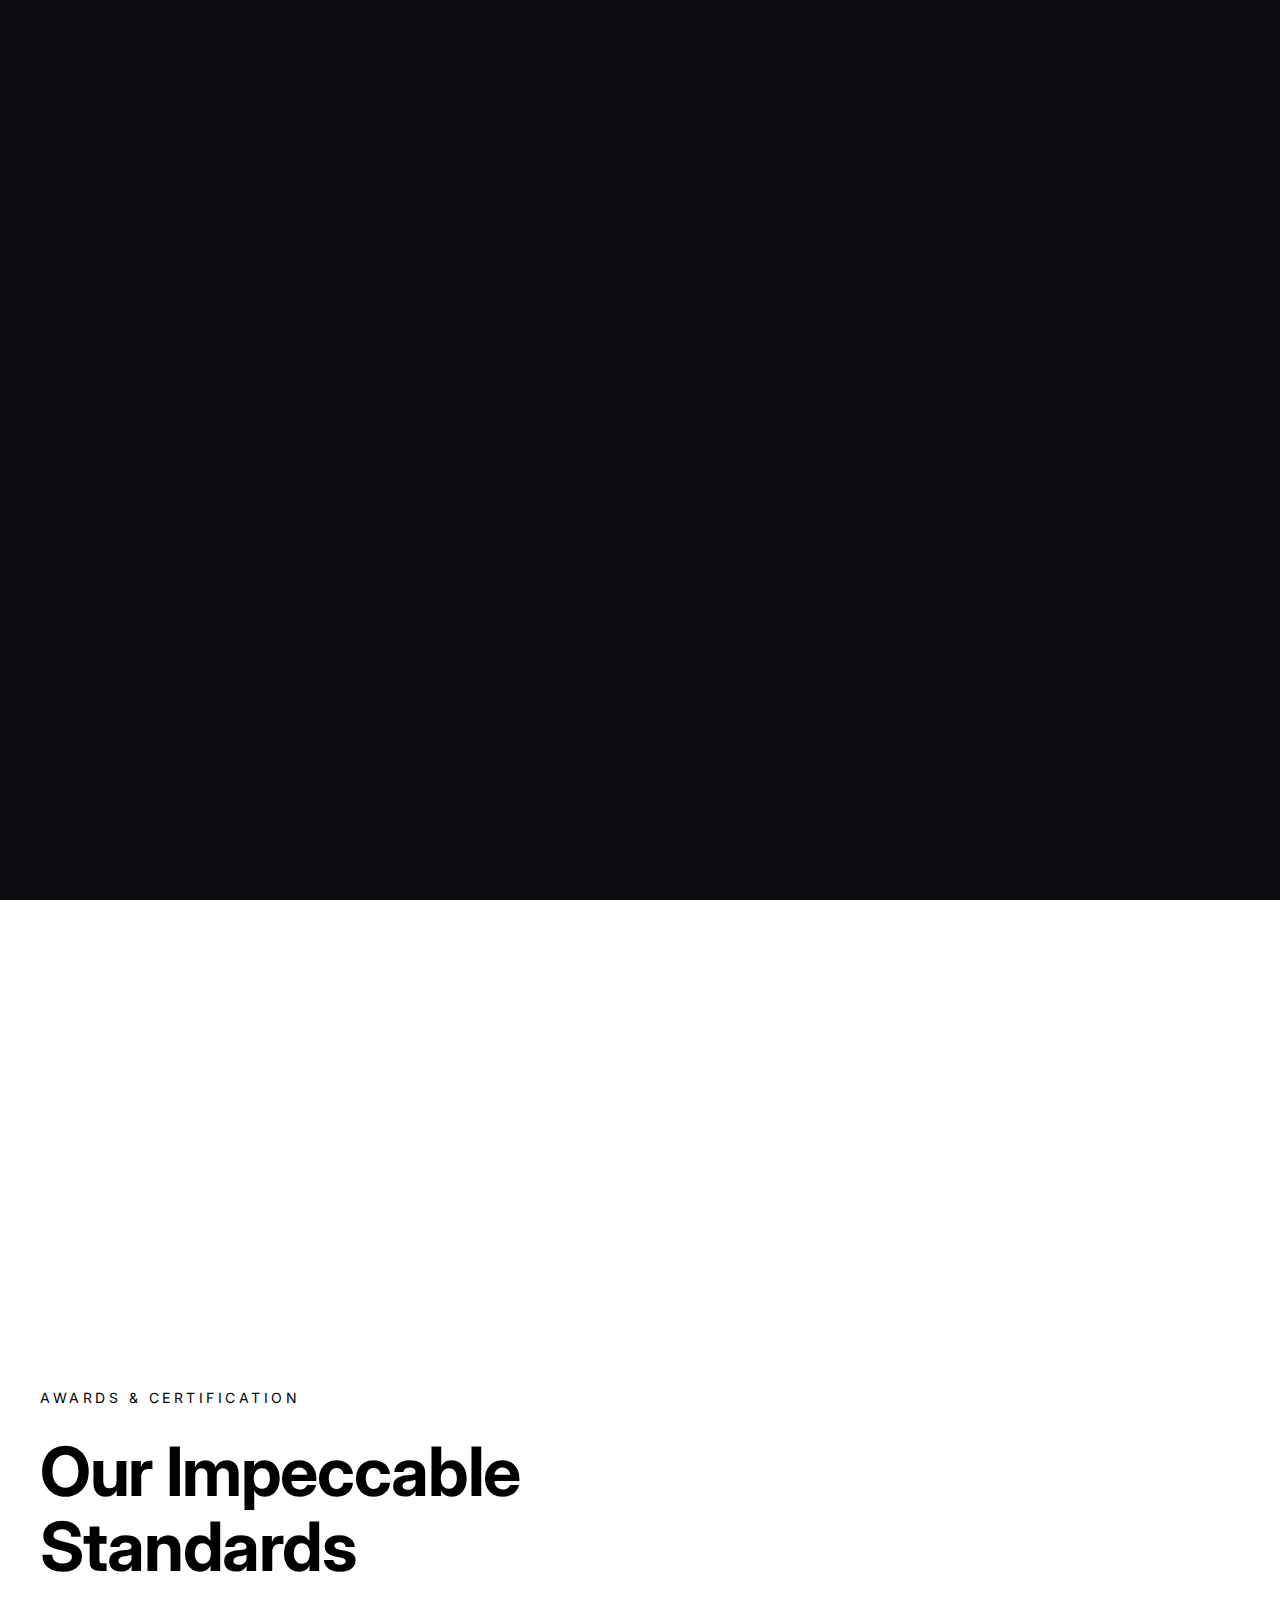
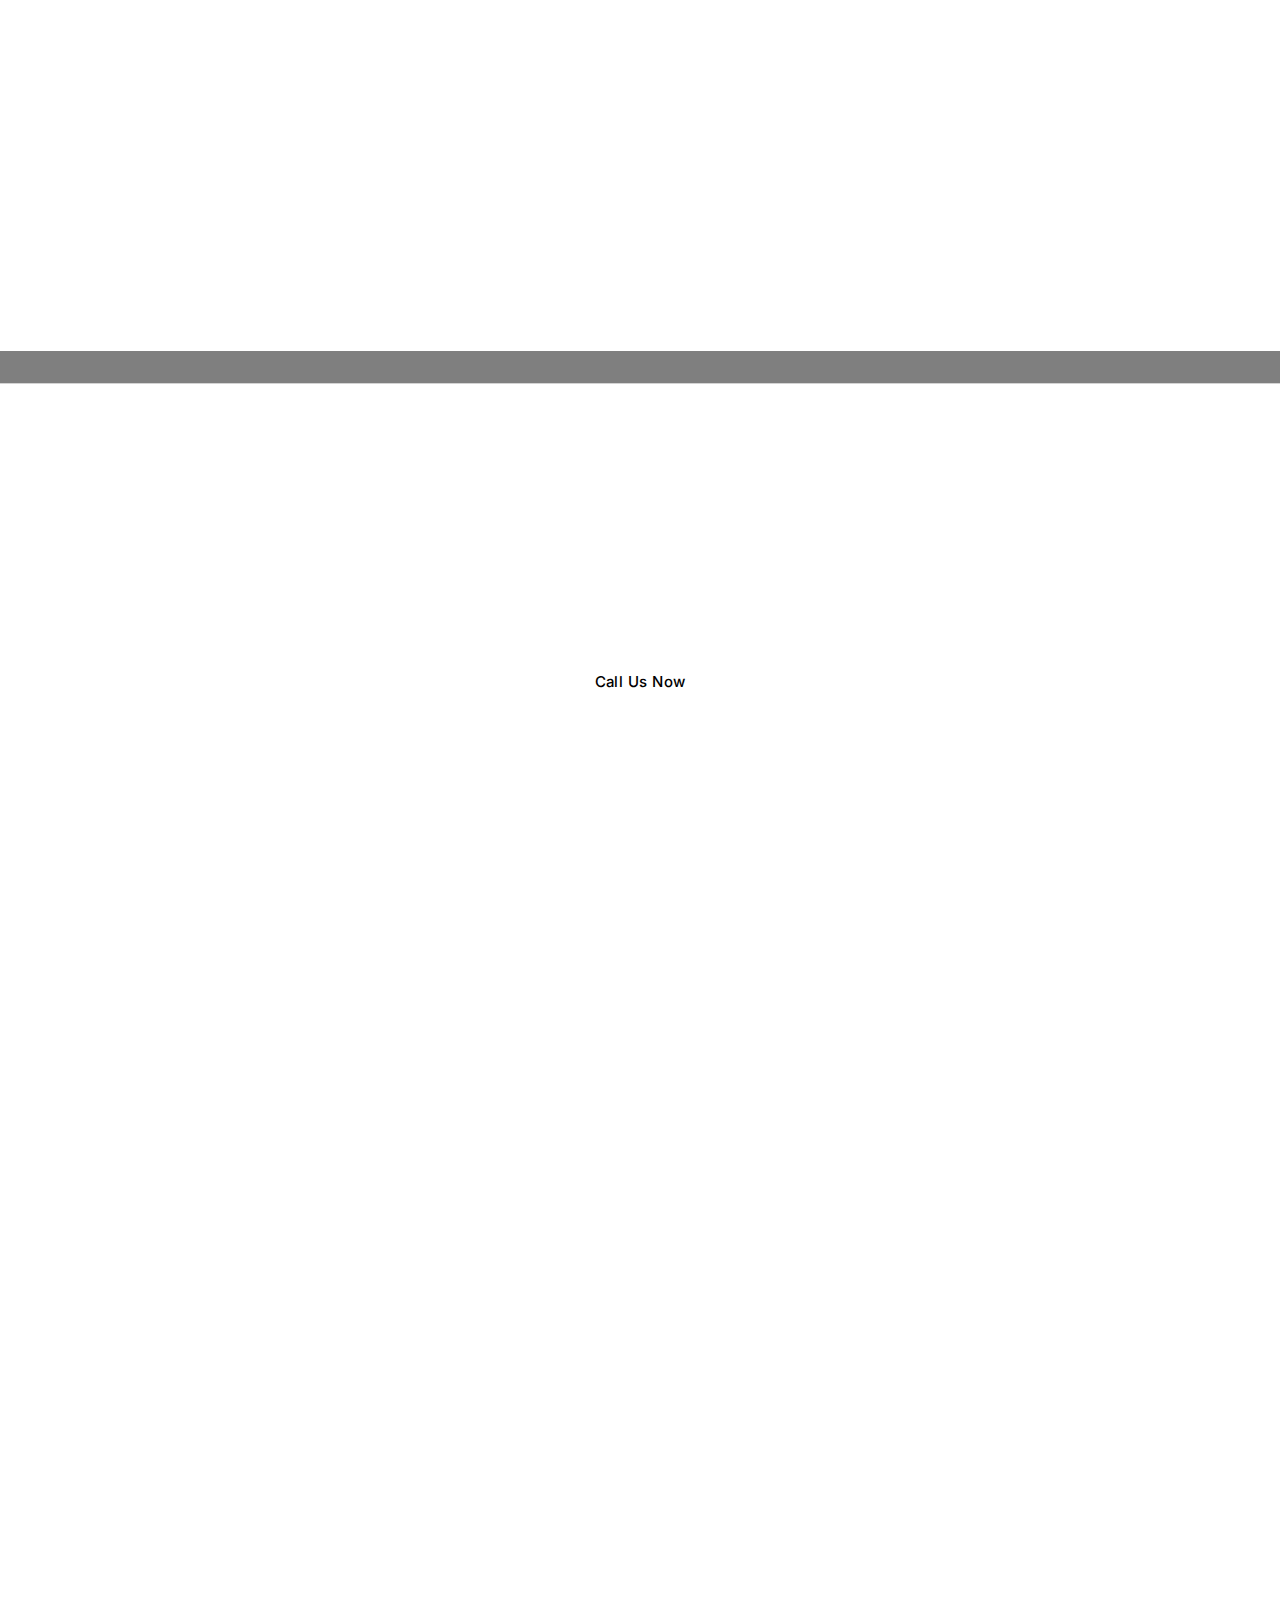
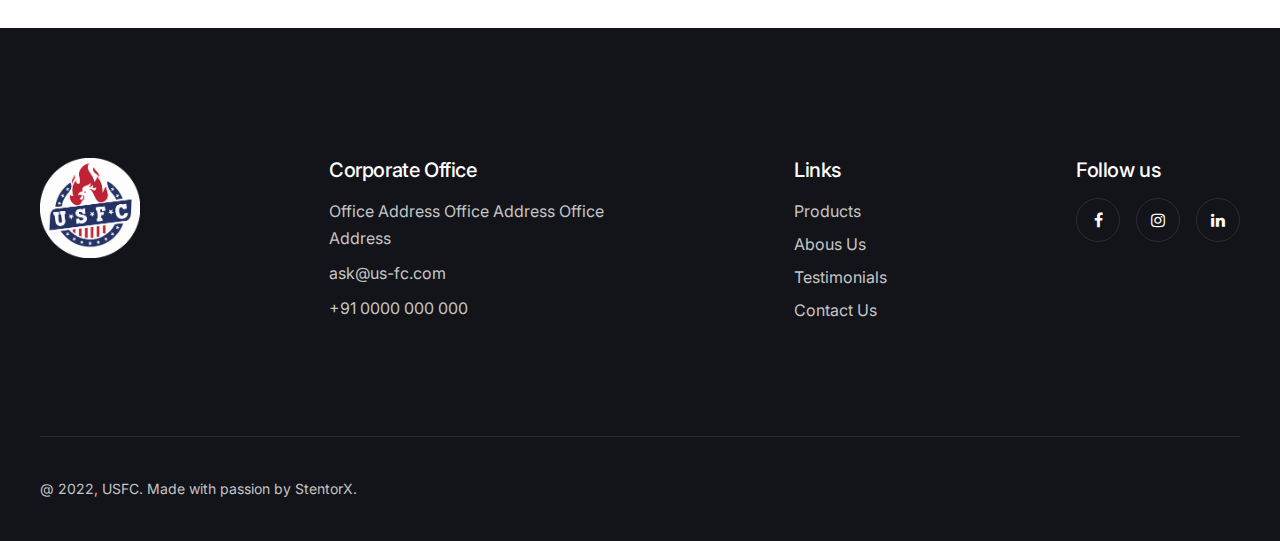
==== commit 640fda03: "Uplink beta V1.0.1" ====
--- a/about.html
+++ b/about.html
@@ -76,11 +76,11 @@
         <div class="header__bar">
           <div class="overflow-hidden">
             <div class="header__logo js-header-logo">
-              <a data-barba href="home-1.html">
-                <img class="header__logo__light" src="/img/usfc/logo.png" alt="logo">
+              <a href="javascript:location.replace(location.origin)">
+                <img class="header__logo__light" src="img/usfc/logo.png" alt="logo">
               </a>
-              <a data-barba href="home-1.html">
-                <img class="header__logo__dark" src="/img/usfc/logo.png" alt="logo">
+              <a href="javascript:location.replace(location.origin)">
+                <img class="header__logo__dark" src="img/usfc/logo.png" alt="logo">
               </a>
             </div>
           </div>
@@ -88,19 +88,19 @@
           <div class="navClassic-wrap js-header-menu-classic">
             <ul class="navClassic-list js-navClassic-list">
               <li>
-                <a data-barba href="home-1-classic.html">
+                <a href="javascript:location.replace(location.origin)">
                   Home
                 </a>
               </li>
 
               <li>
-                <a data-barba href="home-1-classic.html">
+                <a href="products.html">
                   Products
                 </a>
               </li>
 
               <li>
-                <a data-barba href="home-1-classic.html">
+                <a href="contact.html">
                   Contact Us
                 </a>
               </li>
@@ -140,19 +140,19 @@
                   <div class="navList__wrap">
                     <ul class="navList js-navList">
                       <li>
-                        <a data-barba href="home-1-classic.html">
+                        <a href="javascript:location.replace(location.origin)">
                           Home
                         </a>
                       </li>
 
                       <li>
-                        <a data-barba href="home-1-classic.html">
+                        <a href="products.html">
                           Products
                         </a>
                       </li>
 
                       <li>
-                        <a data-barba href="home-1-classic.html">
+                        <a href="contact.html">
                           Contact Us
                         </a>
                       </li>
@@ -189,13 +189,14 @@
               <div class="col-lg-5 col-md-10 md:mt-32 sm:mt-20">
                 <div data-anim-child="slide-up delay-1">
                   <p class="text-lg sm:text-base">
-                    Lorem ipsum dolor sit amet, consectetur adipisicing elit, sed do
-                    eiusmod tempor incididunt ut labore et dolore magna aliqua.
+                    We at U.S.F.C aka U.S. Fryers crew consists of a dedicated group of
+                    people who are commited to create business opportunity to people at a very low investment.
                   </p>
                   <p class="text-lg sm:text-base mt-32 md:mt-20">
-                    Ut enim ad minim veniam, quis nostrud exercitation ullamco laboris
-                    nisi ut aliquip ex ea commodo consequat. Duis aute irure dolor in
-                    reprehenderit in voluptate velit esse cillum dolore eu fugiat nulla pariatur.
+                    Our sole commitment is to bring up people who are ridiculed for
+                    having a dream of being an entrepreneur or simply thinking of
+                    making it big. We just dont want to break the cost barrier but
+                    also the class barrier.
                   </p>
                 </div>
               </div>
@@ -209,7 +210,7 @@
           <!-- container start -->
           <div class="container-wide layout-pt-lg">
             <div data-anim-child="slide-up delay-3" data-parallax="0.7" class="h-lg">
-              <div data-parallax-target class="bg-image js-lazy" data-bg="img/usfc/about-page.jpg"></div>
+              <div data-parallax-target class="bg-image js-lazy" data-bg="img/usfc/aboutPage.jpg"></div>
             </div>
           </div>
           <!-- container end -->
@@ -248,7 +249,8 @@
                   Food Safety Standards Authority Of India
                 </h4>
                 <p class="text-lg fw-400 mt-8">
-                  Lorem ipsum dolor sit amet, consectetur adipisicing elit.
+                  It is a statutory body established under the Ministry of Health
+                  & Family Welfare, Government of India.
                 </p>
               </div>
             </div>
@@ -259,7 +261,8 @@
                   Kerala Tourism Development Corporation
                 </h4>
                 <p class="text-lg fw-400 mt-8">
-                  Lorem ipsum dolor sit amet, consectetur adipisicing elit.
+                  It is a public sector undertaking that conducts and regulates
+                  the tourism activities in the Indian state of Kerala.
                 </p>
               </div>
             </div>
@@ -294,8 +297,8 @@
                 Small or big, we've got you covered!
               </p>
 
-              <a href="#" class="button -md -white text-black mt-32">
-                Our Products
+              <a href="" class="button -md -white text-black mt-32">
+                Call us now
               </a>
             </div>
           </div>
@@ -390,55 +393,30 @@
 
             <div class="col-xl-10 mt-48 sm:mt-32">
               <div class="contact-form -type-1">
-                <form class="row x-gap-40 y-gap-32 js-ajax-form" method="POST" action="../../external.html?link=http://stukram.mikhailmasterov.com/html/contact.php" data-message-success="Your message has been sent! We will reply you as soon as possible." data-message-error="Something went wrong. Please contact us directly at <a href='hello%40stukram.html'>hello@stukram.com</a>.">
+                <form class="row x-gap-40 y-gap-32" id="contact-form-main">
                   <div class="col-lg-6">
                     <label class="js-input-group">
-                      Name
-                      <input type="text" name="name" data-required placeholder="Fill in your name">
+                      Name*
+                      <input type="text" name="Name" data-required placeholder="Fill in your name">
                       <span class="form__error"></span>
                     </label>
                   </div>
 
                   <div class="col-lg-6">
                     <label class="js-input-group">
-                      Your phone number (optional)
-                      <input type="text" name="phone" placeholder="Phone number">
+                      Your phone number*
+                      <input type="text" name="Phone" placeholder="Phone number">
                       <span class="form__error"></span>
                     </label>
                   </div>
 
-                  <div class="col-lg-6">
-                    <label class="js-input-group">
-                      Email
-                      <input type="text" name="email" data-required placeholder="Fill in your email">
-                      <span class="form__error"></span>
-                    </label>
-                  </div>
-
-                  <div class="col-lg-6">
-                    <label class="js-input-group">
-                      Subject
-                      <input type="text" name="subject" placeholder="What are you looking for?">
-                      <span class="form__error"></span>
-                    </label>
-                  </div>
-
                   <div class="col-12">
-                    <label class="js-input-group">
-                      Message
-                      <textarea name="message" rows="2" placeholder="Fill in your message"></textarea>
-                      <span class="form__error"></span>
-                    </label>
-                  </div>
-
-                  <div class="col-12 ajax-form-alert js-ajax-form-alert">
-                    <div class="ajax-form-alert__content">
-                    </div>
+                    <div class="custom-form-alert"></div>
                   </div>
 
                   <div class="col-12">
-                    <button class="button -md -black text-white">
-                      Send Message
+                    <button type="submit" class="button -md -black text-white">
+                      Get a Call Back
                     </button>
                   </div>
                 </form>
@@ -460,8 +438,8 @@
             <!-- row start -->
             <div class="row y-gap-48 justify-content-between">
               <div class="col-lg-auto col-sm-12">
-                <a href="home-1.html" class="footer__logo text-white">
-                  <img width="100" class="header__logo__light" src="/img/usfc/footer-logo.png" alt="logo">
+                <a href="javascript:location.replace(location.origin)" class="footer__logo text-white">
+                  <img width="100" class="header__logo__light" src="img/usfc/footer-logo.png" alt="logo">
                 </a>
               </div>
 
@@ -483,10 +461,10 @@
                 </h4>
 
                 <div class="footer__content text-base text-light mt-16 sm:mt-12">
-                  <div><a data-barba href="blog-1.html" class="button -underline">Products</a></div>
-                  <div><a data-barba href="about-1.html" class="button -underline mt-4">Abous Us</a></div>
-                  <div><a data-barba href="#" class="button -underline mt-4">Testimonials</a></div>
-                  <div><a data-barba href="contact-1.html" class="button -underline mt-4">Contact Us</a></div>
+                  <div><a href="blog-1.html" class="button -underline">Products</a></div>
+                  <div><a href="about-1.html" class="button -underline mt-4">Abous Us</a></div>
+                  <div><a href="#" class="button -underline mt-4">Testimonials</a></div>
+                  <div><a href="contact-1.html" class="button -underline mt-4">Contact Us</a></div>
                 </div>
               </div>
 
@@ -539,8 +517,10 @@
 
 
   <!-- JavaScript -->
+  <script src="https://code.jquery.com/jquery-3.6.0.min.js" integrity="sha256-/xUj+3OJU5yExlq6GSYGSHk7tPXikynS7ogEvDej/m4=" crossorigin="anonymous"></script>
   <script src="js/vendors.js"></script>
   <script src="js/main.js"></script>
+  <script src="js/forms.js"></script>
 
 </body>
 </html>
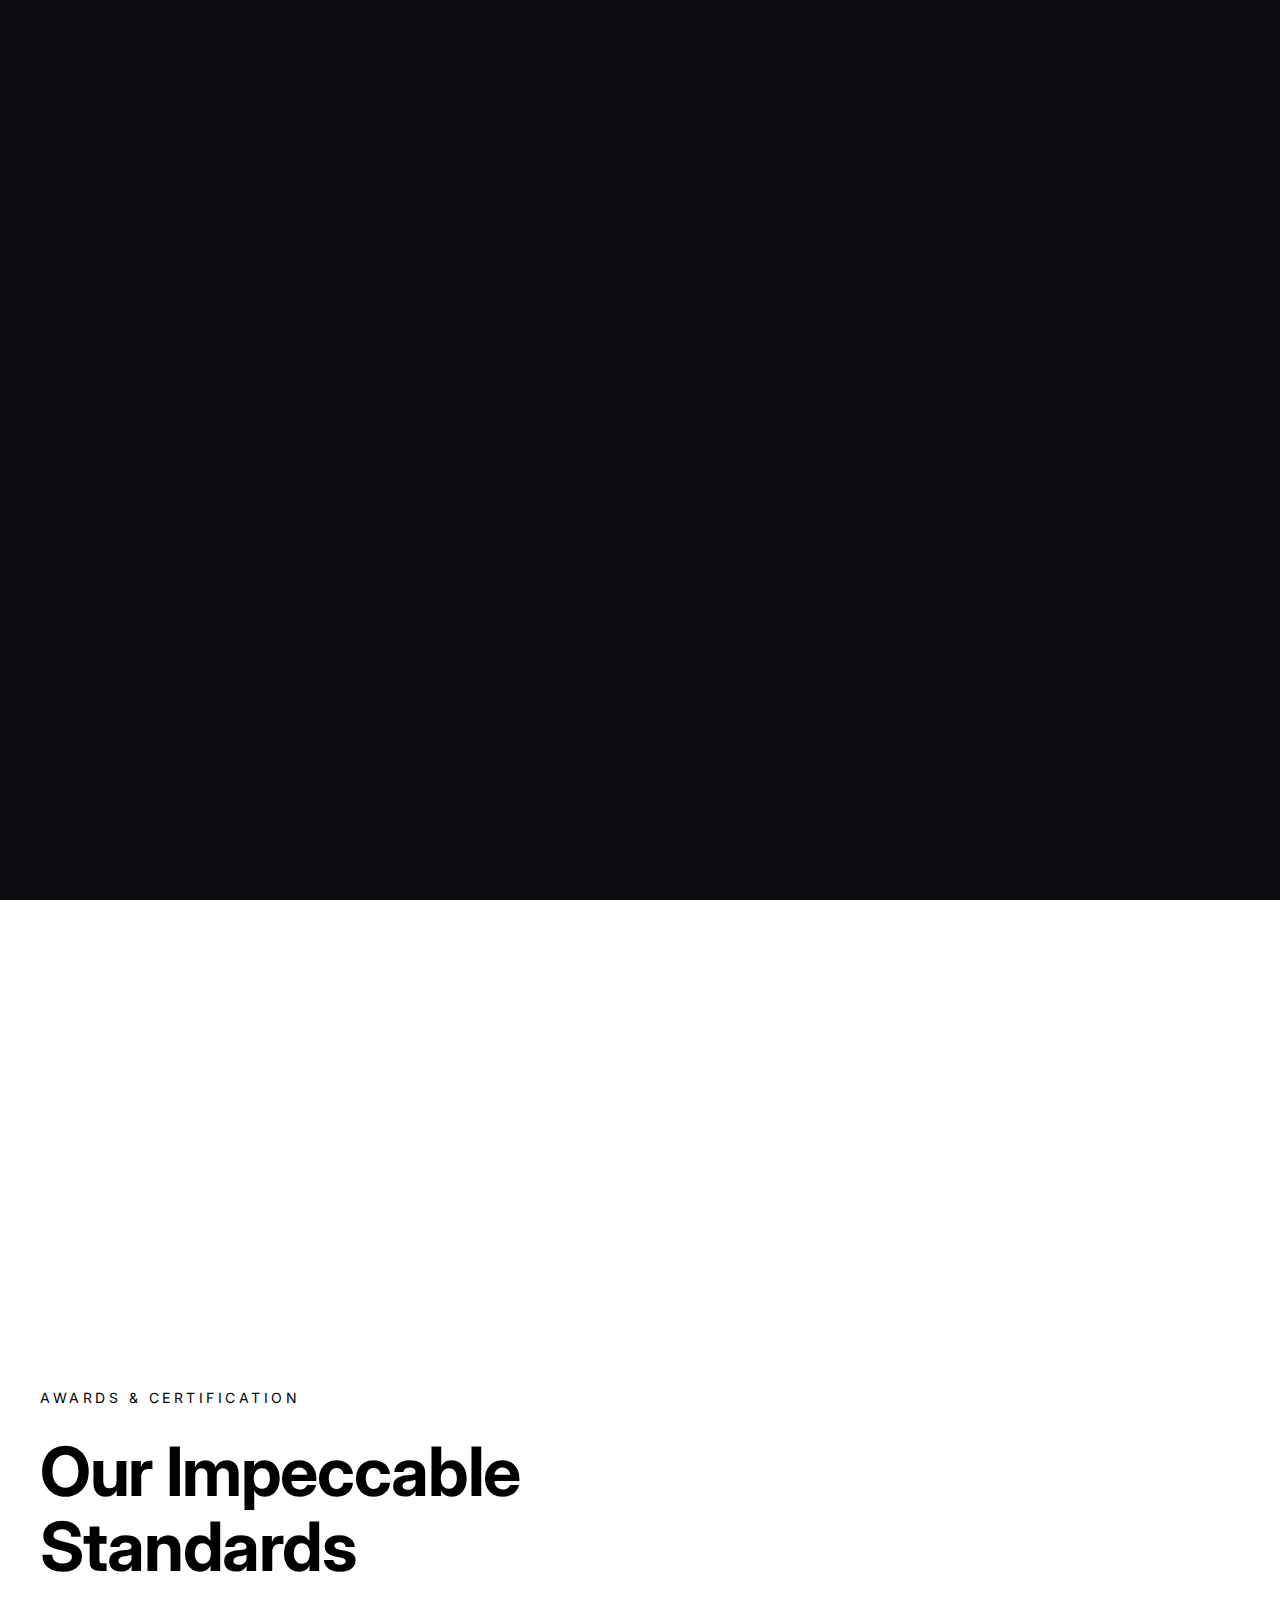
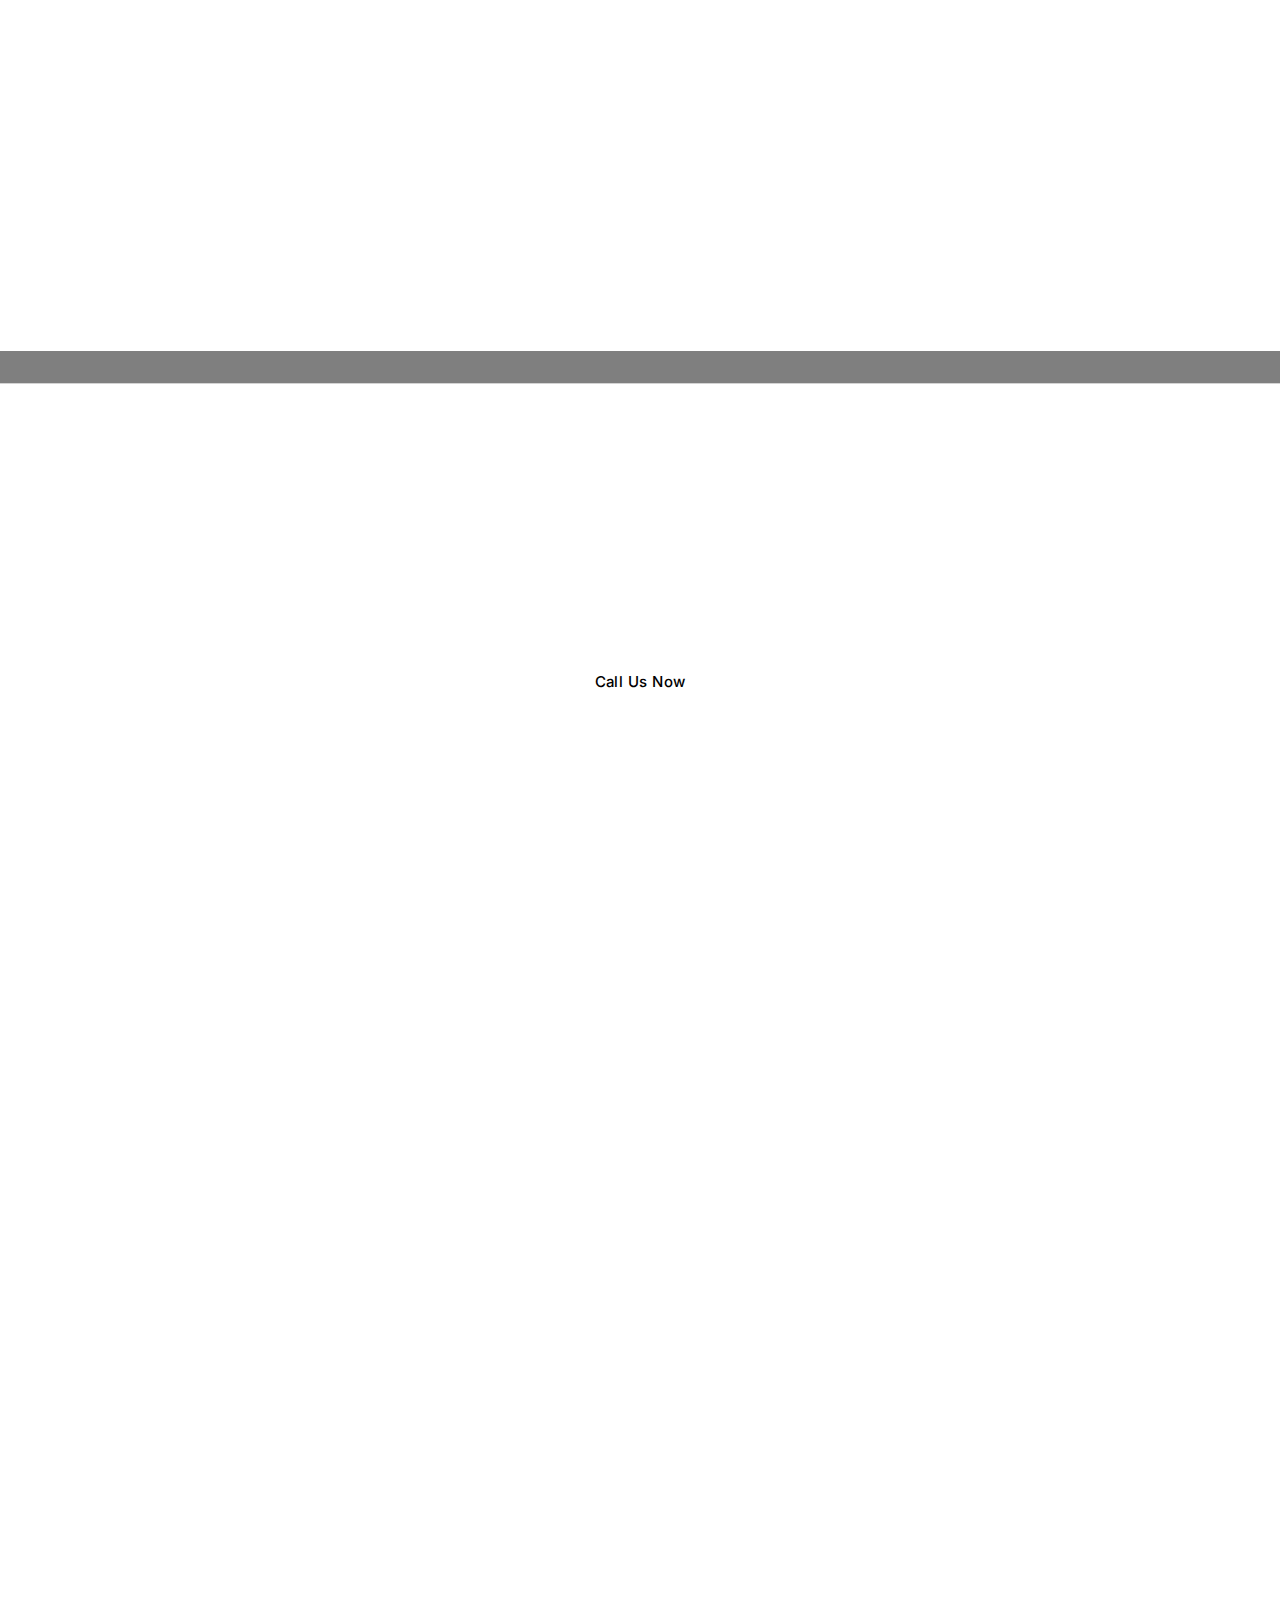
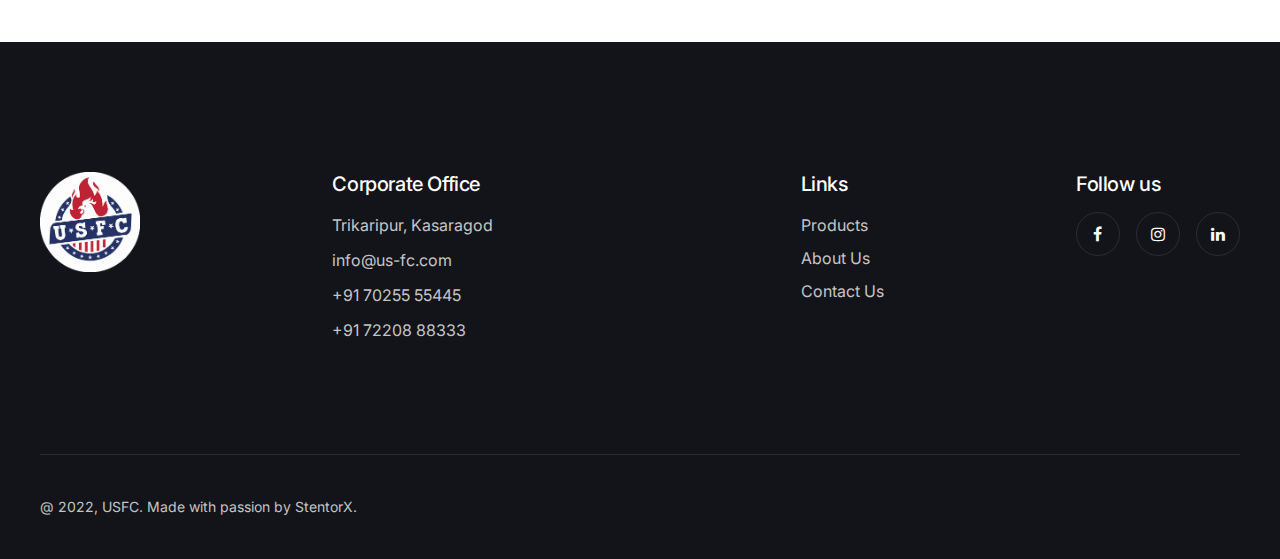
==== commit 8d7ef6ea: "V1.0.3" ====
--- a/about.html
+++ b/about.html
@@ -322,7 +322,7 @@
                     Address
                   </h4>
                   <div class="text-dark mt-12">
-                    <p>Office Address Office Address Office Address Office Address</p>
+                    <p>US Fryers Crew <br>Trikaripur, Kasaragod <br>Kerala, India</p>
                   </div>
                 </div>
 
@@ -332,10 +332,13 @@
                   </h4>
                   <div class="text-dark mt-12">
                     <div>
-                      <a class="button -underline" href="#">ask@us-fc.com</a>
+                      <a class="button -underline" href="mailto:info@us-fc.com">info@us-fc.com</a>
                     </div>
                     <div class="mt-4">
-                      <a class="button -underline" href="#">+91 0000 000 000</a>
+                      <a class="button -underline" href="tel:+917025555445">+91 70255 55445</a>
+                    </div>
+                    <div class="mt-4">
+                      <a class="button -underline" href="tel:+917220888333">+91 72208 88333</a>
                     </div>
                   </div>
                 </div>
@@ -346,15 +349,15 @@
                   </h4>
                   <div class="social -bordered mt-16 md:mt-12">
 
-                    <a class="social__item text-black border-dark" href="#">
+                    <a class="social__item text-black border-dark" href="javascript:void()">
                       <i class="fa fa-facebook"></i>
                     </a>
 
-                    <a class="social__item text-black border-dark" href="#">
+                    <a class="social__item text-black border-dark" href="javascript:void()">
                       <i class="fa fa-instagram"></i>
                     </a>
 
-                    <a class="social__item text-black border-dark" href="#">
+                    <a class="social__item text-black border-dark" href="javascript:void()">
                       <i class="fa fa-linkedin"></i>
                     </a>
 
@@ -384,7 +387,7 @@
                 </h2>
                 <p class="text-black leading-md mt-12">
                   Use the form below or
-                  <a href="#" class="fw-700">send us an email</a>.
+                  <a href="mailto:info@us-fc.com" class="fw-700">send us an email</a>.
                 </p>
               </div>
             </div>
@@ -449,9 +452,16 @@
                 </h4>
 
                 <div class="footer__content text-base text-light mt-16 sm:mt-12">
-                  <p>Office Address Office Address Office Address</p>
-                  <p class="mt-8">ask@us-fc.com</p>
-                  <p class="mt-8">+91 0000 000 000</p>
+                  <p>Trikaripur, Kasaragod</p>
+                  <p class="mt-8">
+                    <a href="mailto:info@us-fc.com">info@us-fc.com</a>
+                  </p>
+                  <p class="mt-8">
+                    <a href="tel:7025555445">+91 70255 55445</a>
+                  </p>
+                  <p class="mt-8">
+                    <a href="tel:7220888333">+91 72208 88333</a>
+                  </p>
                 </div>
               </div>
 
@@ -461,10 +471,9 @@
                 </h4>
 
                 <div class="footer__content text-base text-light mt-16 sm:mt-12">
-                  <div><a href="blog-1.html" class="button -underline">Products</a></div>
-                  <div><a href="about-1.html" class="button -underline mt-4">Abous Us</a></div>
-                  <div><a href="#" class="button -underline mt-4">Testimonials</a></div>
-                  <div><a href="contact-1.html" class="button -underline mt-4">Contact Us</a></div>
+                  <div><a  href="products.html" class="button -underline">Products</a></div>
+                  <div><a  href="about.html" class="button -underline mt-4">About Us</a></div>
+                  <div><a  href="contact.html" class="button -underline mt-4">Contact Us</a></div>
                 </div>
               </div>
 
@@ -474,13 +483,13 @@
                 </h4>
 
                 <div class="social -bordered mt-16 sm:mt-12">
-                  <a class="social__item text-white border-light" href="#">
+                  <a class="social__item text-white border-light" href="javascript:void()">
                     <i class="fa fa-facebook"></i>
                   </a>
-                  <a class="social__item text-white border-light" href="#">
+                  <a class="social__item text-white border-light" href="javascript:void()">
                     <i class="fa fa-instagram"></i>
                   </a>
-                  <a class="social__item text-white border-light" href="#">
+                  <a class="social__item text-white border-light" href="javascript:void()">
                     <i class="fa fa-linkedin"></i>
                   </a>
                 </div>
@@ -496,7 +505,7 @@
               <div class="col">
                 <div class="footer__copyright">
                   <p class="text-light">
-                    @ 2022, USFC. Made with passion by <a href="#">StentorX</a>.
+                    @ 2022, USFC. Made with passion by <a href="https://stentorx.com">StentorX</a>.
                   </p>
                 </div>
               </div>
@@ -508,7 +517,6 @@
         <!-- container end -->
       </footer>
       <!-- footer end -->
-
 
     </main>
 
